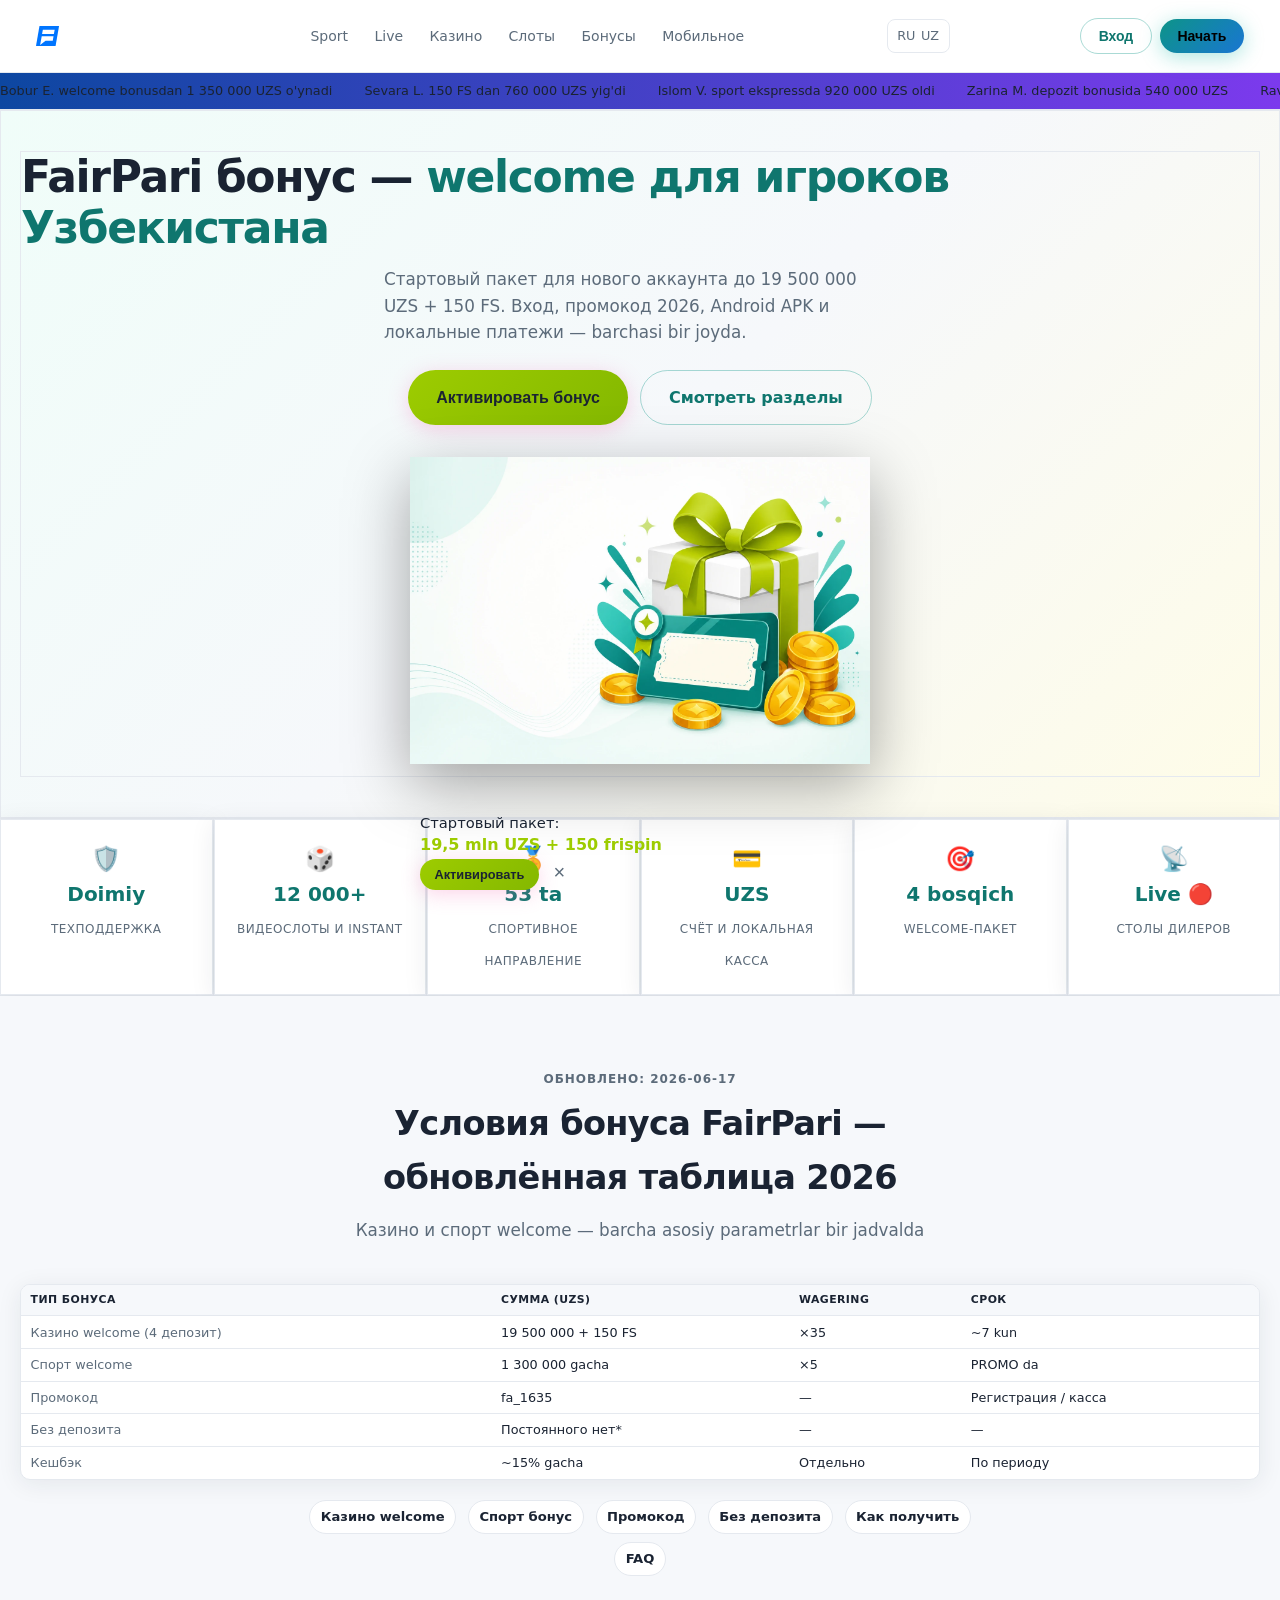
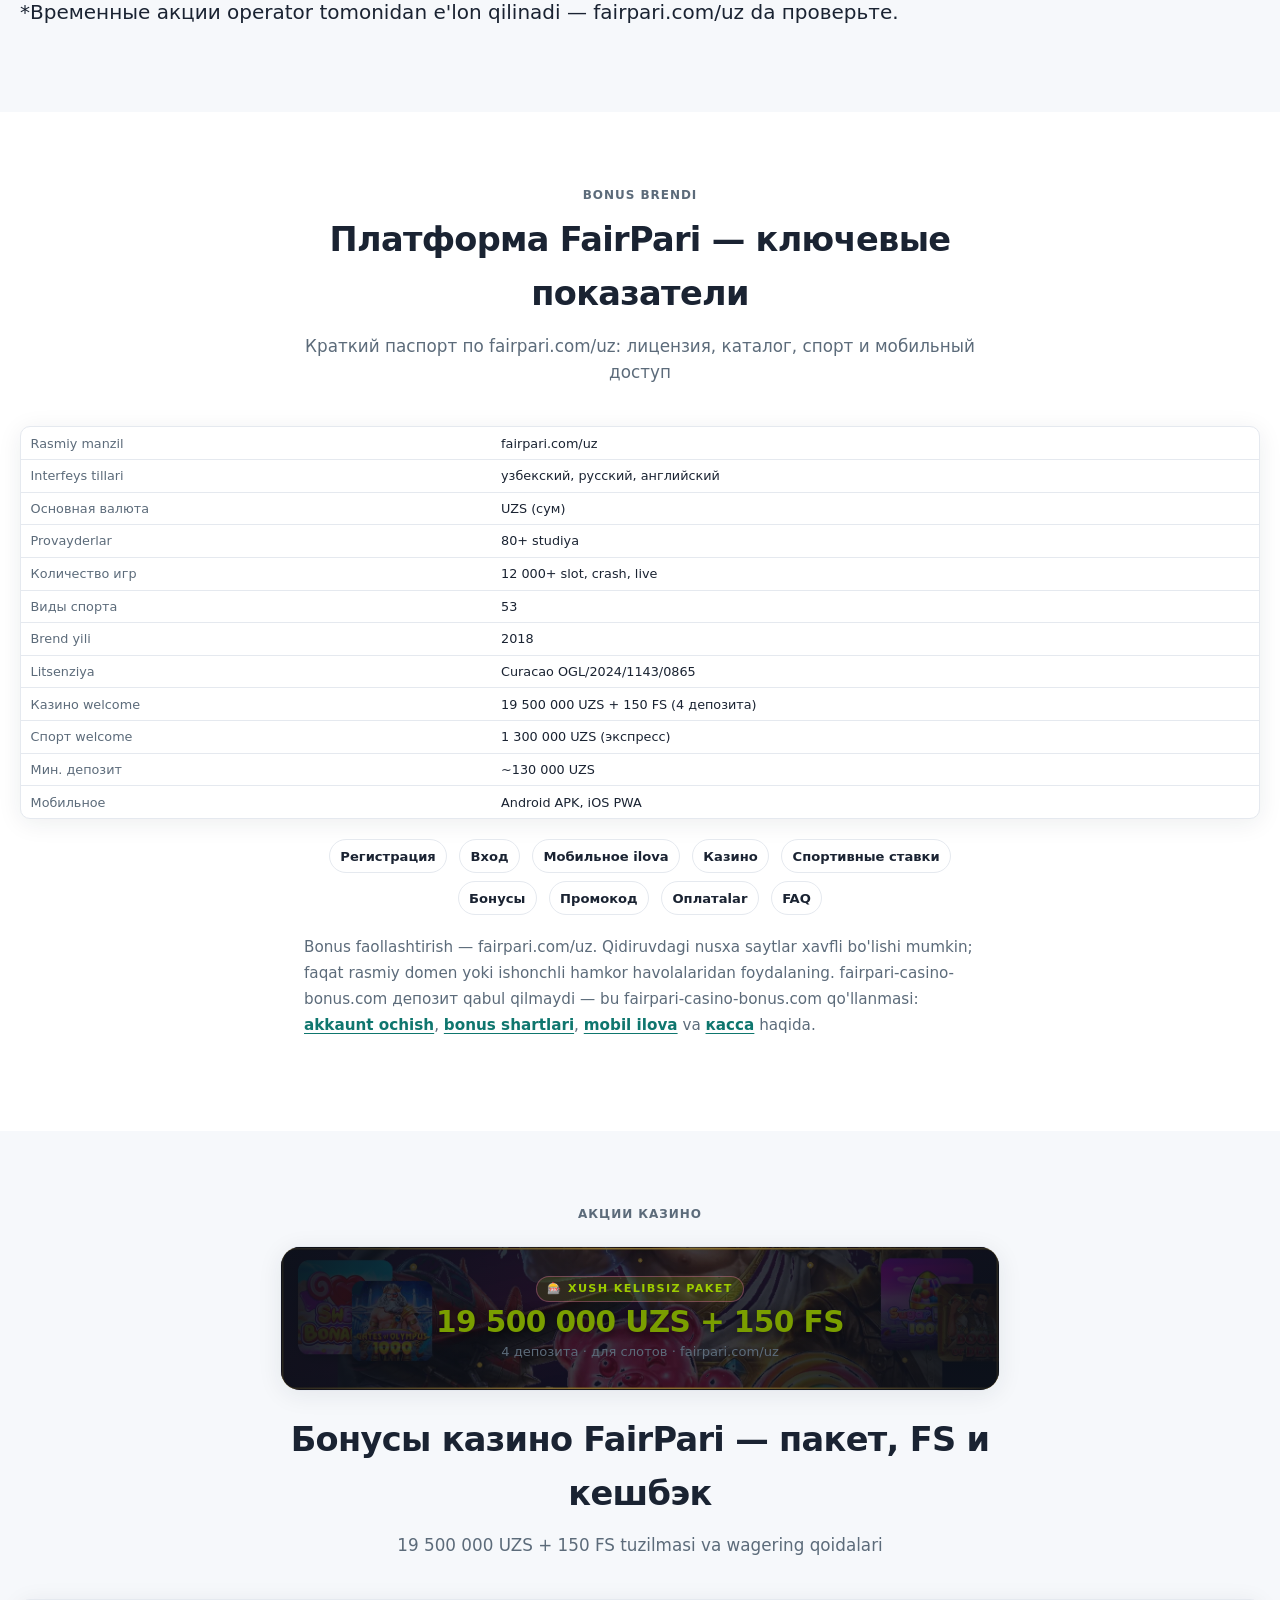
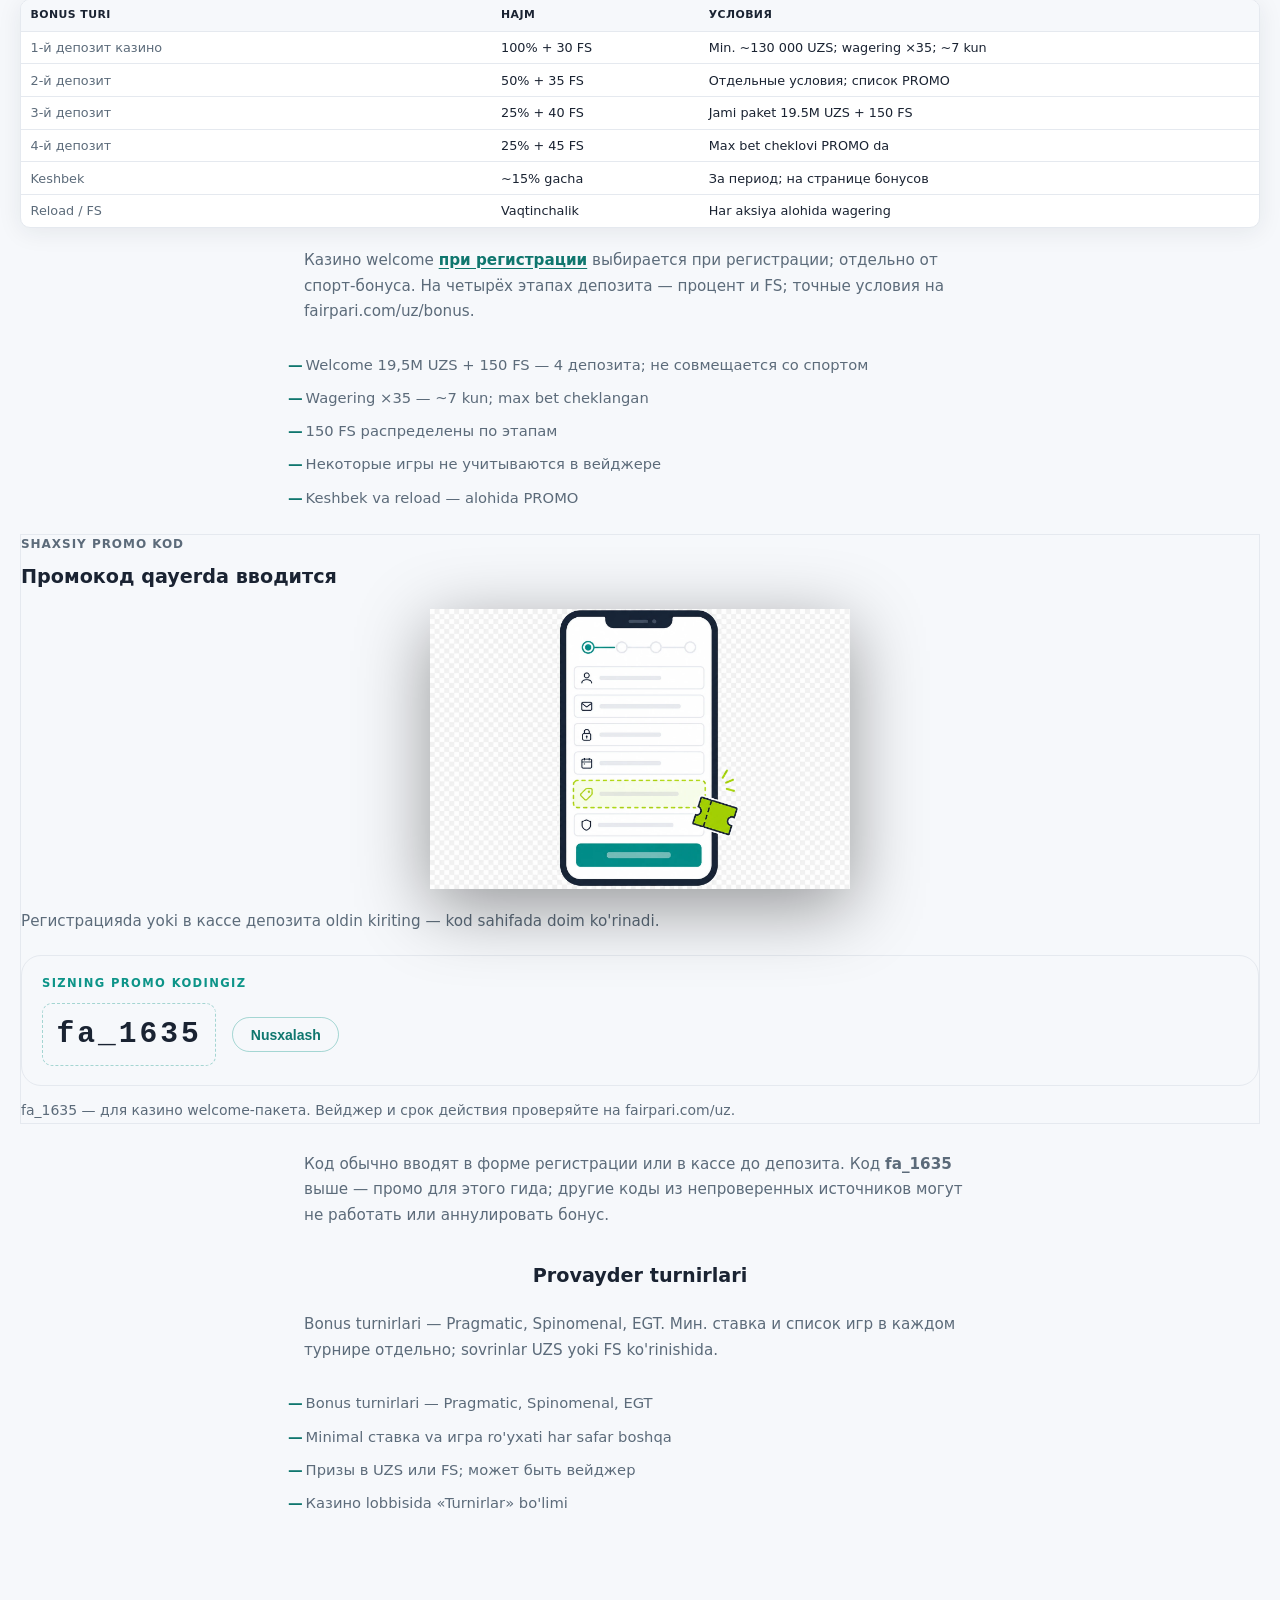
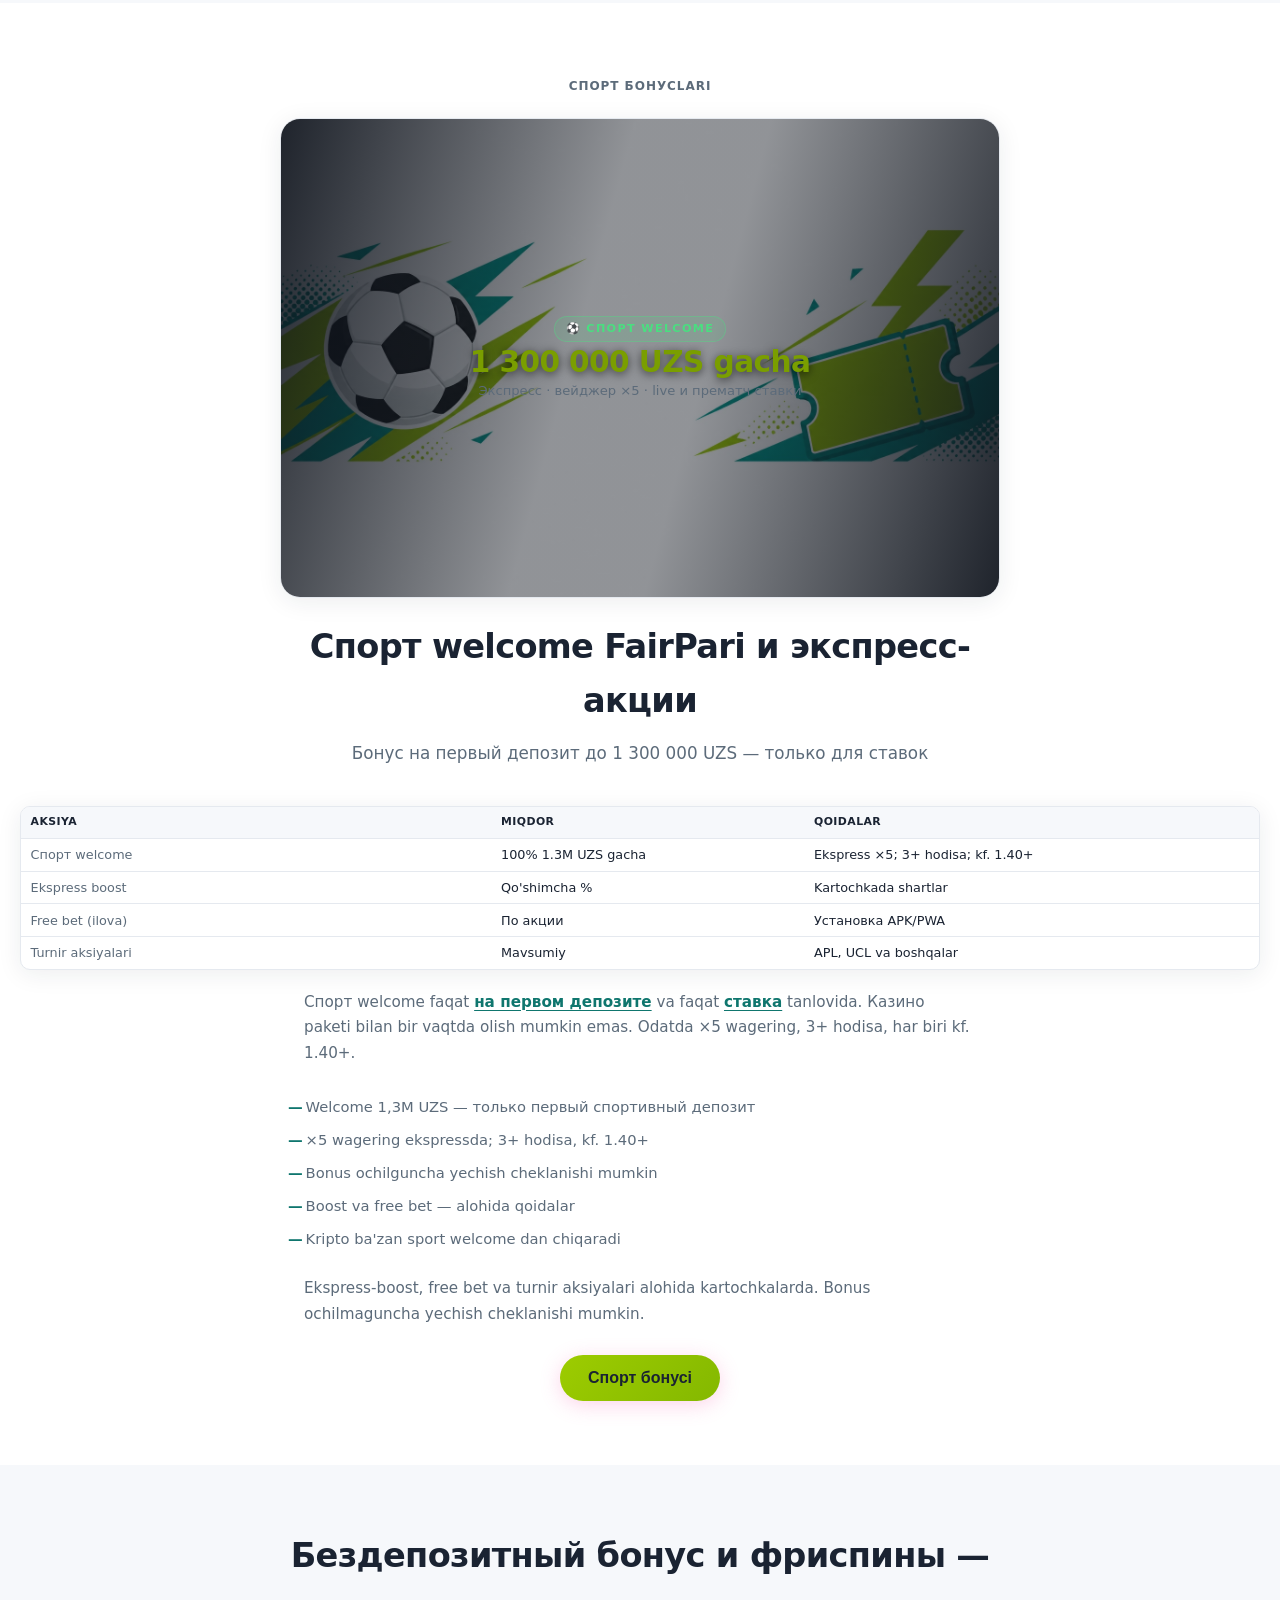
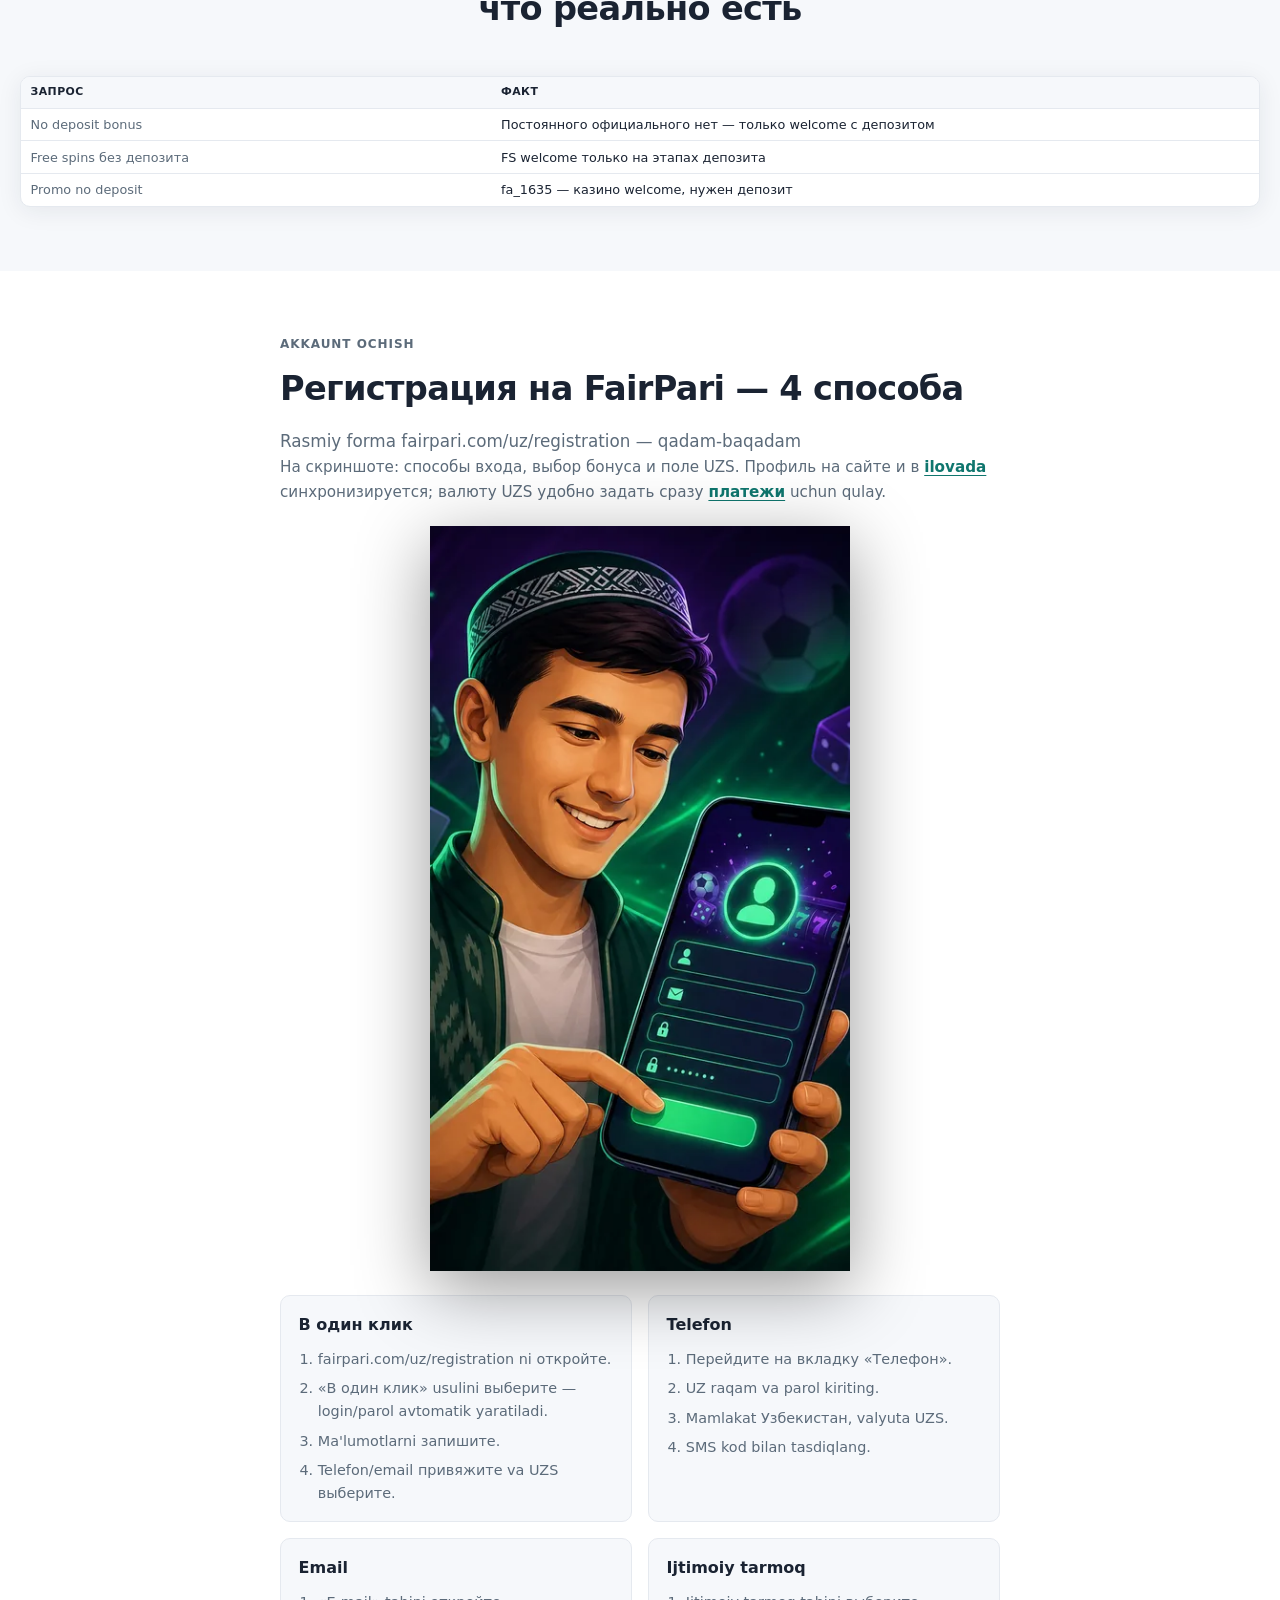
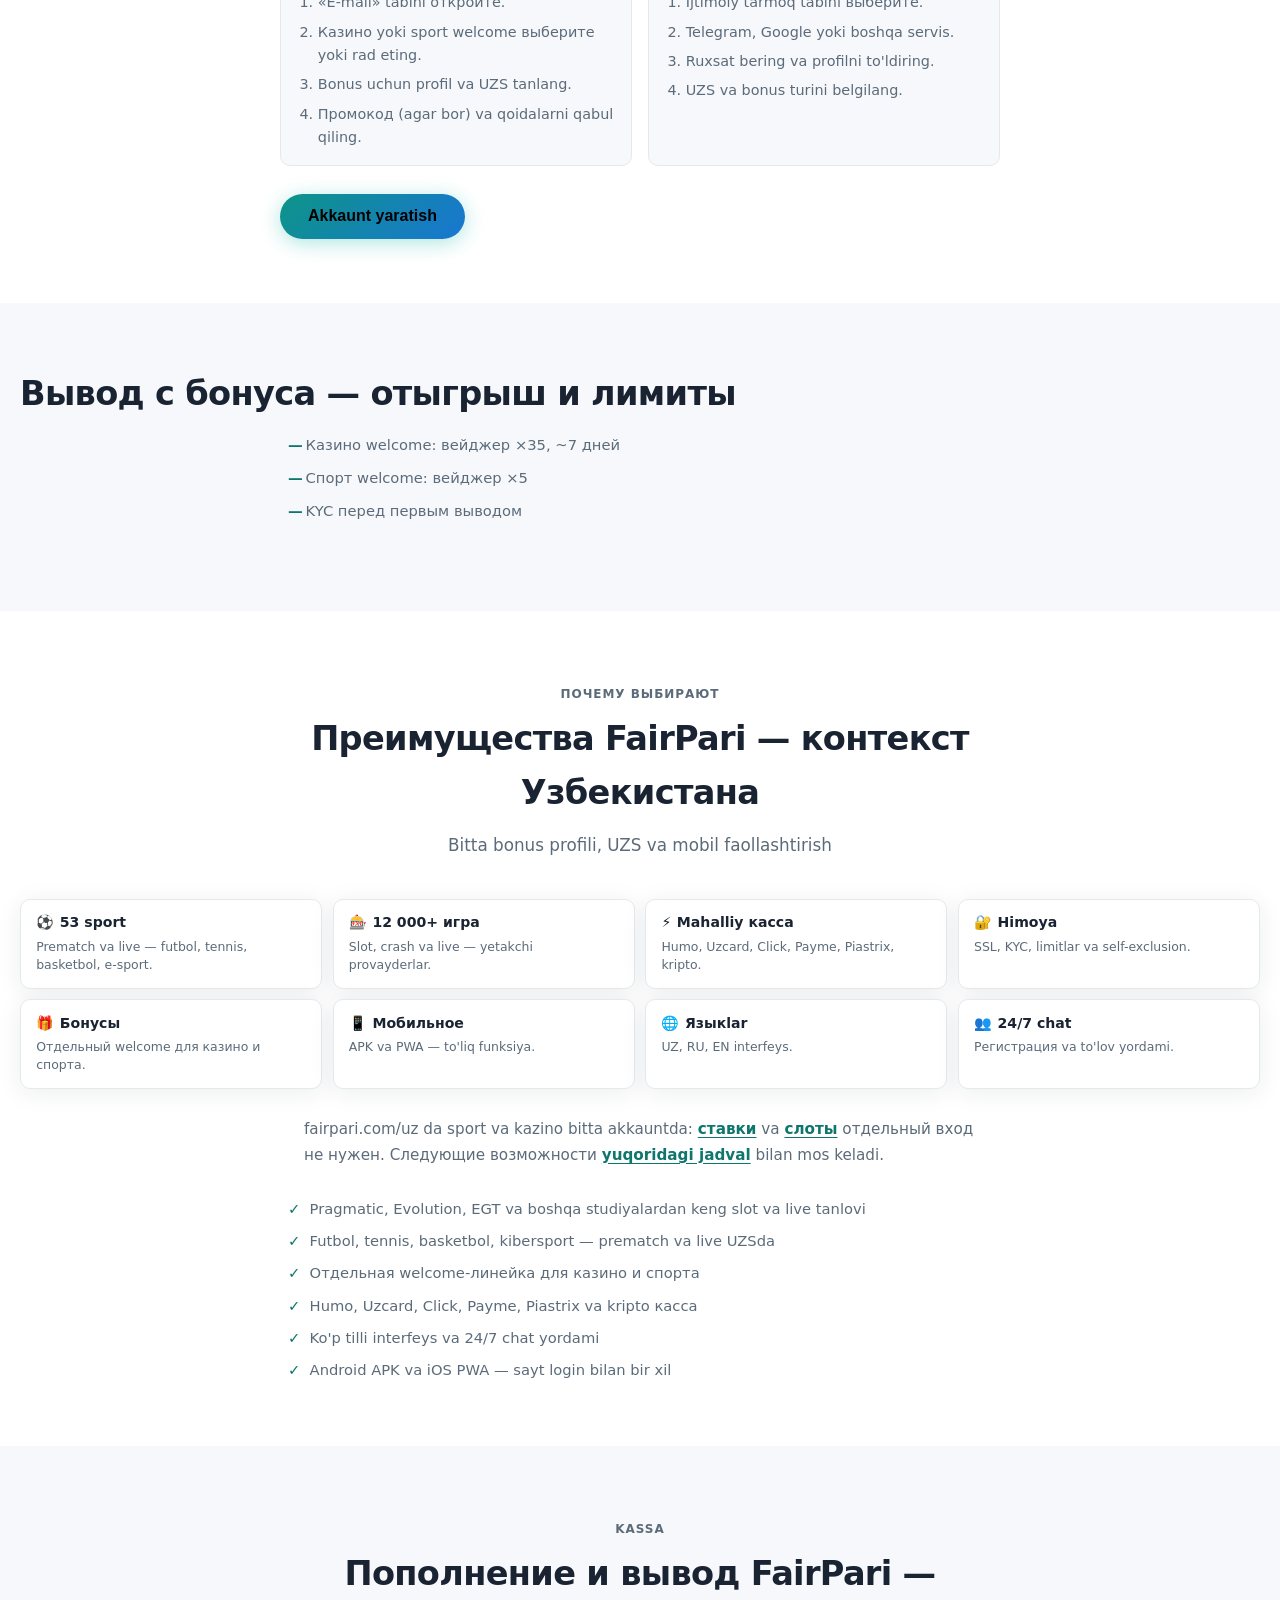
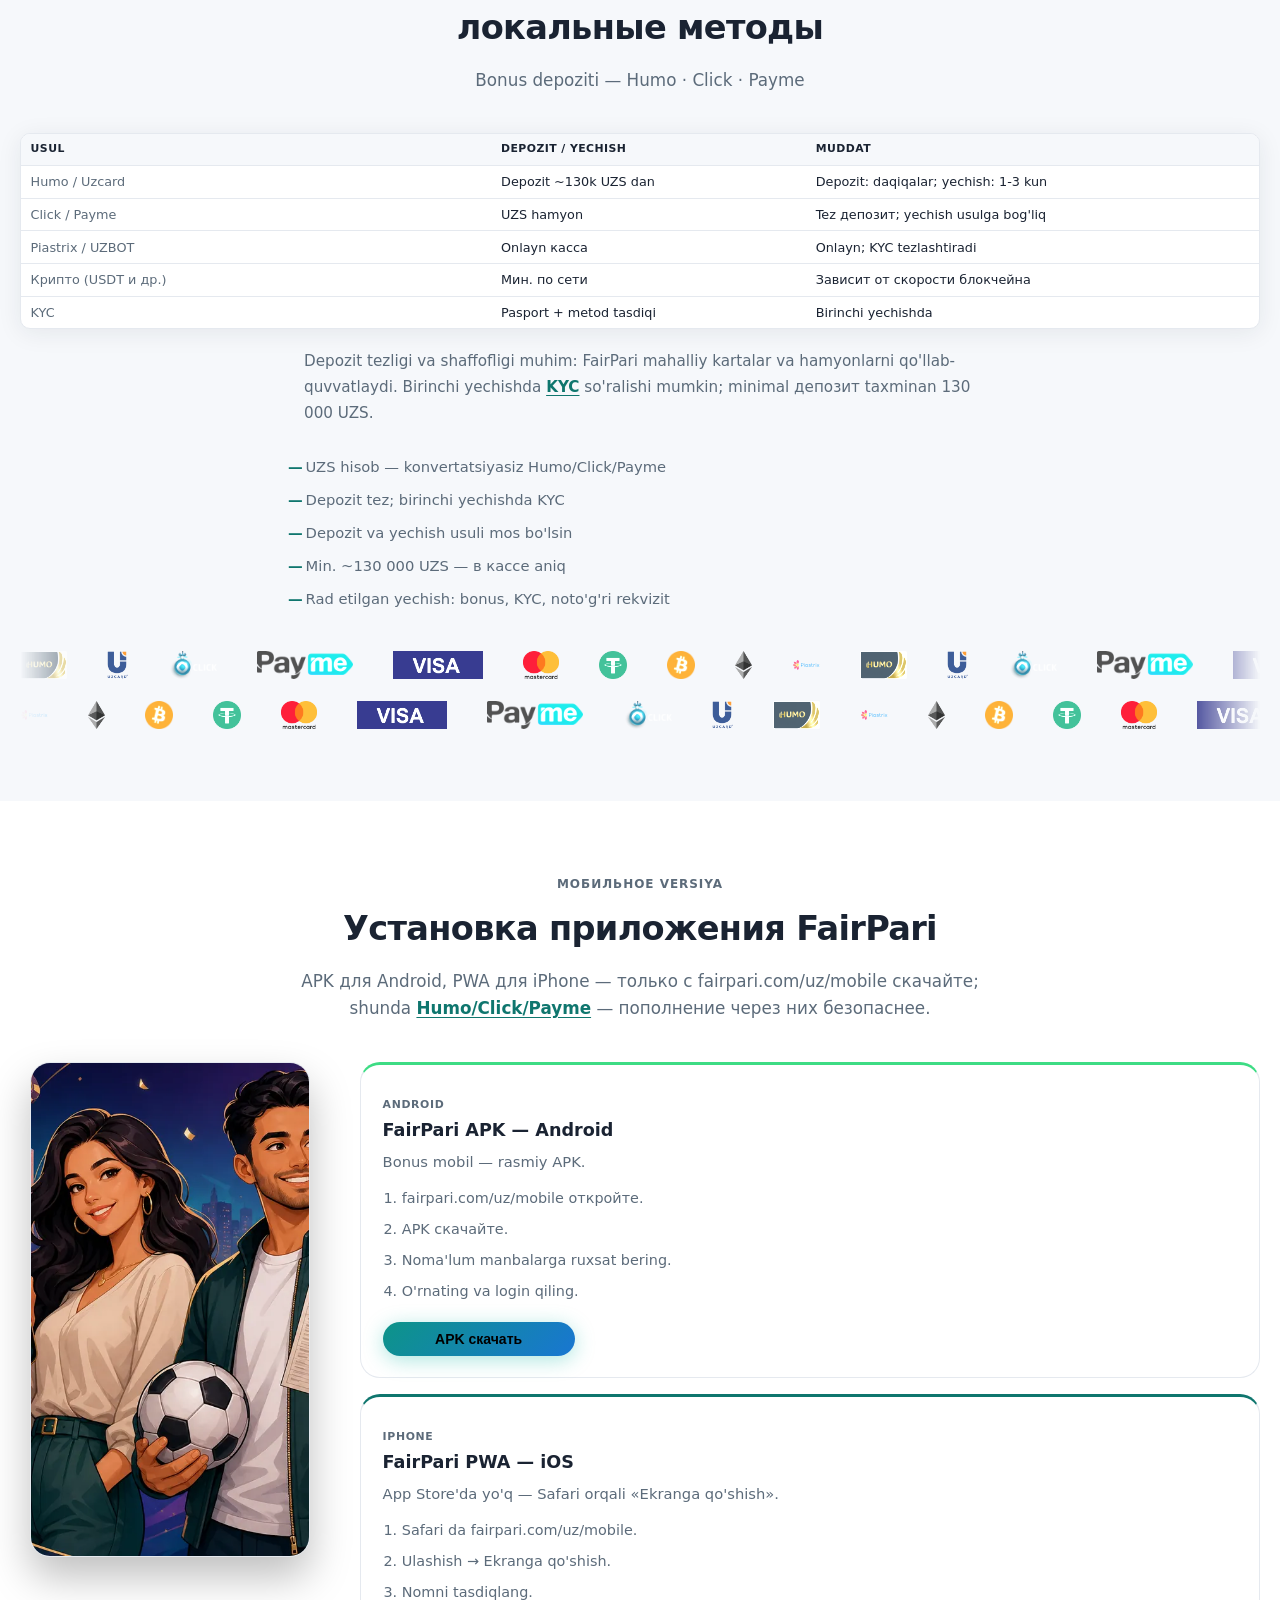
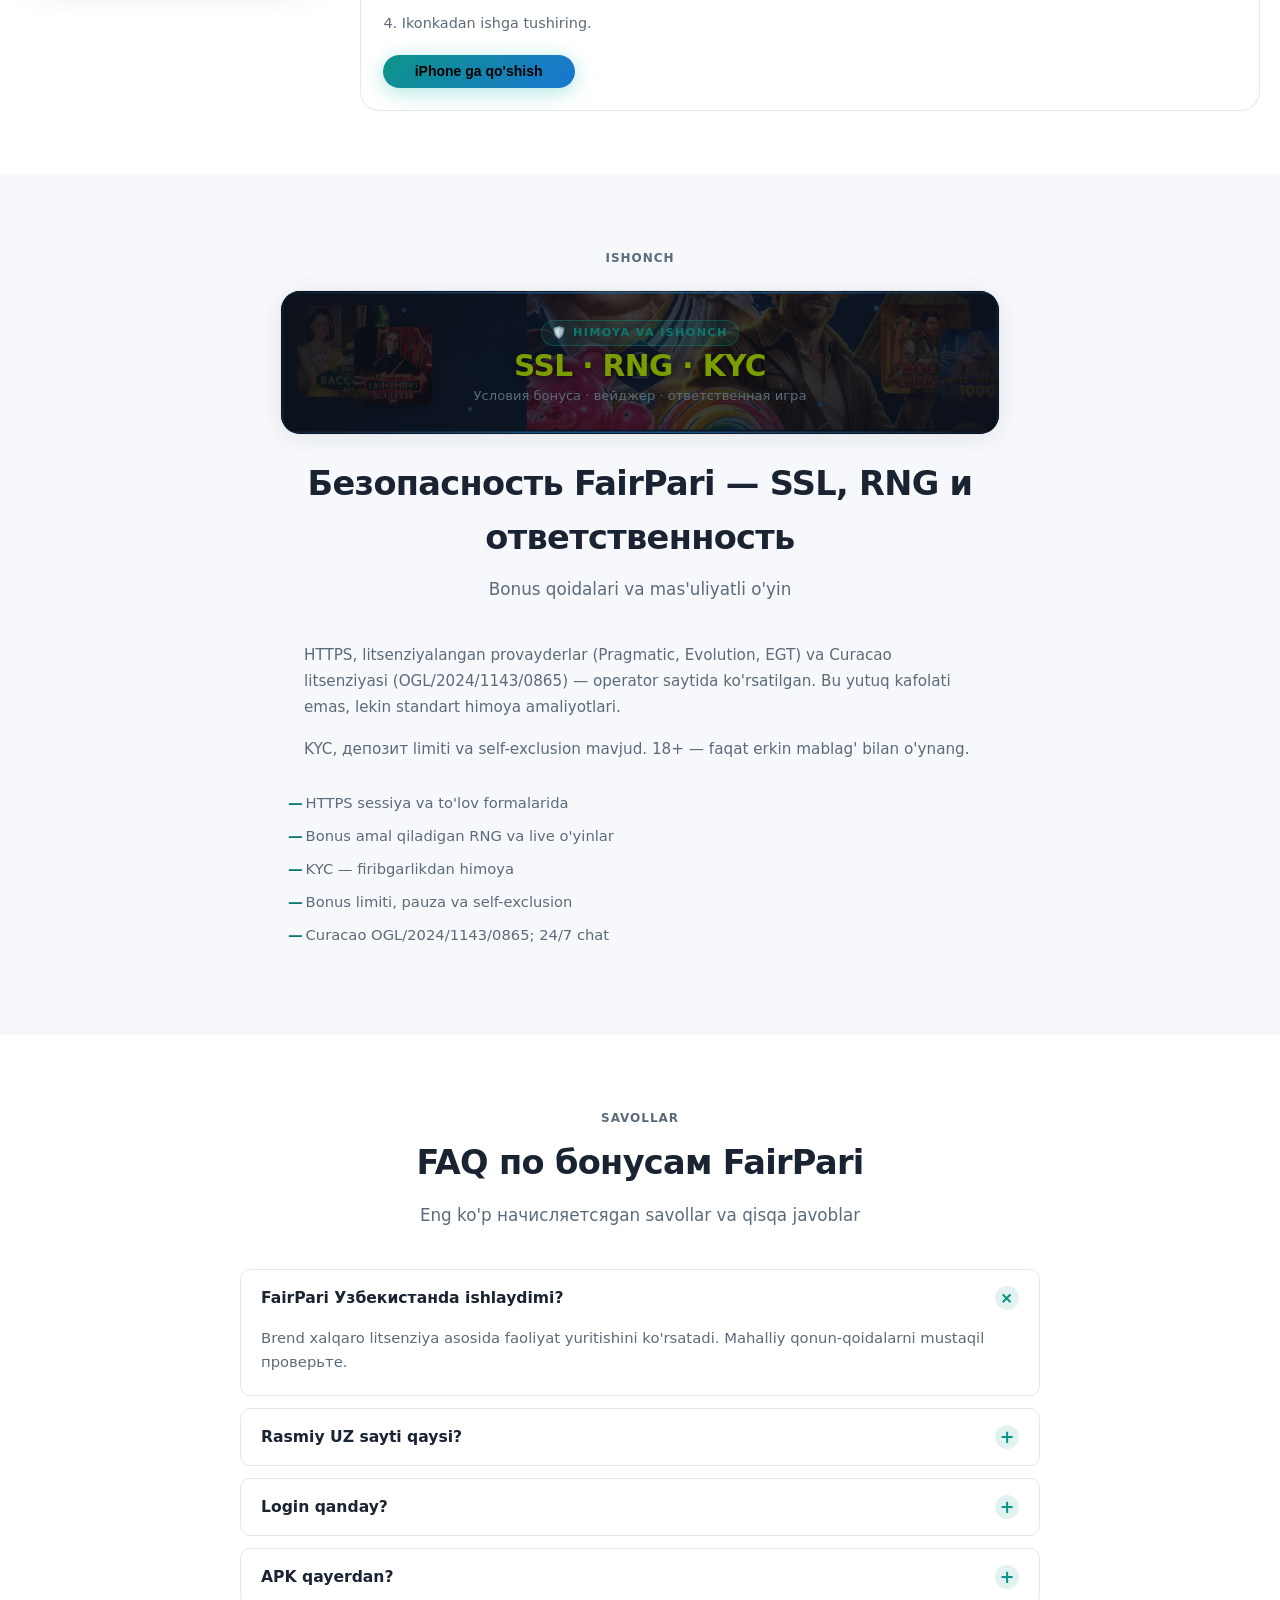
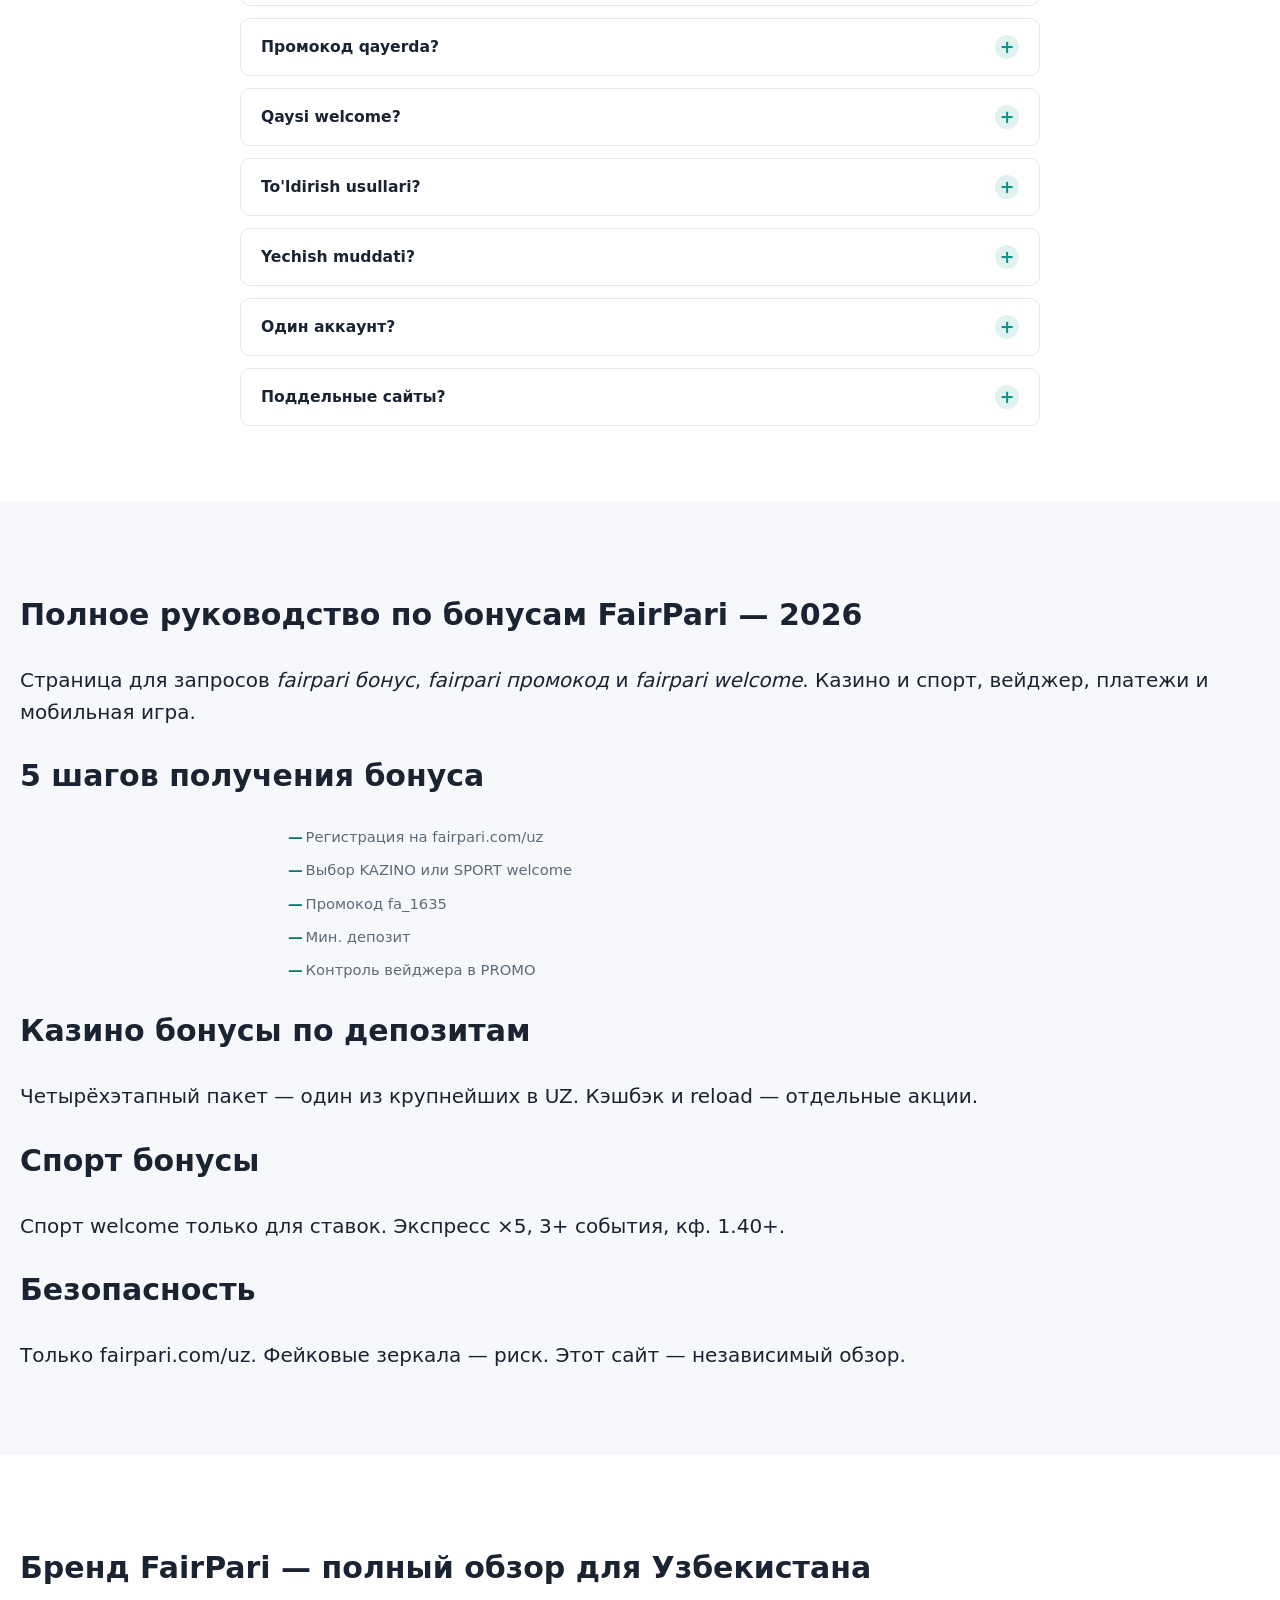
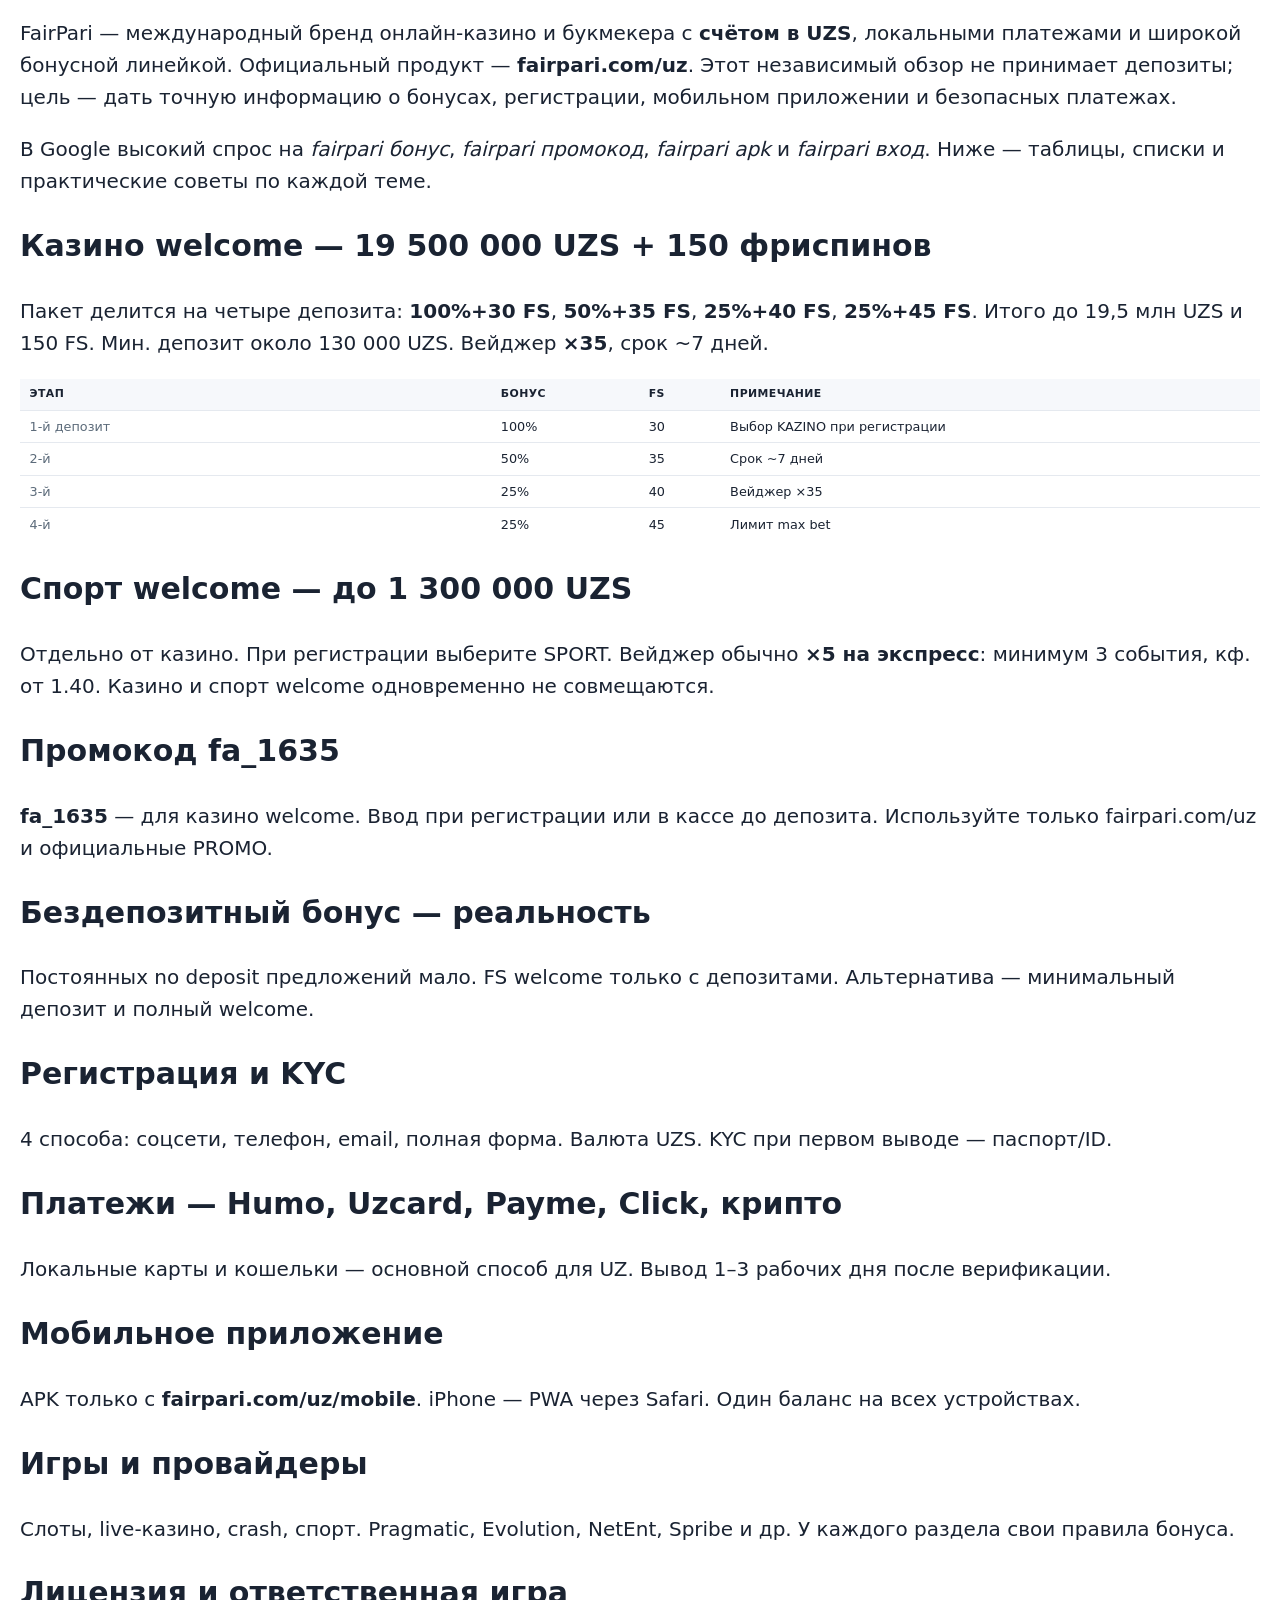
==== ru/index.html @ 71c96260 "Apply quality audit fixes: robots, sitemap, i18n, CTA, alts, links." ====
<!DOCTYPE html>
<html lang="ru-UZ" data-site="bonus-light" data-build="v2">
  <head>
    <meta charset="utf-8" />
    <meta name="viewport" content="width=device-width, initial-scale=1" />
    <meta name="robots" content="index, follow, max-image-preview:large, max-snippet:-1, max-video-preview:-1" />
    <meta name="theme-color" content="#ffffff" />
    <title>FairPari бонус — приветственный пакет казино и спорт</title>
    <meta name="description" content="Бонусы FairPari в Узбекистане: welcome 19,5 млн UZS + 150 FS, промокод fa_1635, вейджер и APK. Независимый гид, Humo/Click, 18+." data-slot="meta.description" />
    <link rel="icon" href="../assets/favicon.svg" type="image/svg+xml" />
    <link rel="icon" href="../assets/favicon.ico" sizes="any" />
    <link rel="icon" href="../assets/favicon-32x32.png" type="image/png" sizes="32x32" />
    <link rel="icon" href="../assets/favicon-16x16.png" type="image/png" sizes="16x16" />
    <link rel="apple-touch-icon" href="../assets/apple-touch-icon.png" sizes="180x180" />
    <link rel="stylesheet" href="../css/style.css?v=20260610" />
    <link rel="stylesheet" href="../css/fairpari-light-theme.css?v=20260617" />
    <link rel="canonical" href="https://fairpari-casino-bonus.com/ru/" data-slot="meta.canonical" />



    <link rel="alternate" hreflang="uz-UZ" href="https://fairpari-casino-bonus.com/" />
    <link rel="alternate" hreflang="ru-UZ" href="https://fairpari-casino-bonus.com/ru/" />
    <link rel="alternate" hreflang="x-default" href="https://fairpari-casino-bonus.com/" />
<meta name="keywords" content="fairpari, fair pari, fairpari uz, fairpari login, fairpari промокод, fairpari apk, fairpari бонус 2026, букмекер узбекистан, онлайн казино uz, ставки на спорт, fairpari-casino-bonus.com, регистрация fairpari" />
    <meta property="og:type" content="website" />
    <meta property="og:site_name" content="FairPari" />
    <meta property="og:title" content="FairPari бонус — казино и спорт welcome" />
    <meta property="og:description" content="Подробный гид по бонусам FairPari на fairpari-casino-bonus.com: регистрация, пакет 19 500 000 UZS + 150 FS, промокод fa_1635, APK, Humo/Click/Payme. Независимый обзор, 18+." />
    <meta property="og:url" content="https://fairpari-casino-bonus.com/ru/" />
    <meta property="og:image" content="https://fairpari-casino-bonus.com/assets/hero-bonus-light.webp" />
    <meta property="og:locale" content="ru_UZ" />
    <meta name="twitter:card" content="summary_large_image" />
    <meta name="twitter:title" content="FairPari бонус — казино и спорт welcome" />
    <meta property="twitter:description" content="Подробный гид по бонусам FairPari на fairpari-casino-bonus.com: регистрация, пакет 19 500 000 UZS + 150 FS, промокод fa_1635, APK, Humo/Click/Payme. Независимый обзор, 18+." />
    <meta name="twitter:image" content="https://fairpari-casino-bonus.com/assets/hero-bonus-light.webp" />



<script type="application/ld+json">{
  "@context": "https://schema.org",
  "@graph": [
    {
      "@type": "WebSite",
      "@id": "https://fairpari-casino-bonus.com/#website",
      "url": "https://fairpari-casino-bonus.com/ru/",
      "name": "FairPari",
      "alternateName": [
        "FairPari",
        "fairpari",
        "fair pari",
        "Fair Pari",
        "fairpari casino",
        "fairpari uz",
        "pari fair",
        "Fairpari"
      ],
      "inLanguage": "ru-UZ",
      "publisher": {
        "@id": "https://fairpari-casino-bonus.com/#organization"
      }
    },
    {
      "@type": "Organization",
      "@id": "https://fairpari-casino-bonus.com/#organization",
      "name": "FairPari",
      "alternateName": [
        "FairPari",
        "fairpari",
        "fair pari",
        "Fair Pari",
        "fairpari casino",
        "fairpari uz",
        "pari fair",
        "Fairpari"
      ],
      "url": "https://fairpari-casino-bonus.com/ru/",
      "description": "Узбекистан для игроков FairPari независимый информационный сайт. Не официальный сайт оператора.",
      "areaServed": {
        "@type": "Country",
        "name": "Uzbekistan"
      },
      "knowsAbout": [
        "online casino",
        "sports betting",
        "fairpari login",
        "fairpari promo code 2026",
        "fairpari apk",
        "responsible gambling"
      ],
      "logo": {
        "@type": "ImageObject",
        "url": "https://fairpari-casino-bonus.com/assets/logo-fairpari.svg",
        "width": 741,
        "height": 110
      }
    },
    {
      "@type": "BreadcrumbList",
      "@id": "https://fairpari-casino-bonus.com/#breadcrumb",
      "itemListElement": [
        {
          "@type": "ListItem",
          "position": 1,
          "name": "Главная",
          "item": "https://fairpari-casino-bonus.com/ru/"
        }
      ]
    },
    {
      "@type": [
        "WebPage",
        "Article"
      ],
      "@id": "https://fairpari-casino-bonus.com/#webpage",
      "url": "https://fairpari-casino-bonus.com/ru/",
      "name": "FairPari UZ qo'llanmasi — kazino, sport tikish va bonuslar 2026",
      "headline": "FairPari UZ qo'llanmasi — kazino, sport tikish va bonuslar 2026",
      "description": "fairpari-casino-bonus.com da FairPari haqida batafsil yo'riqnoma: akkaunt ochish, 19 500 000 UZS + 150 FS paketi, promo kod, APK, Humo/Click/Payme. Mustaqil ma'lumot, 18+.",
      "keywords": "fairpari, fair pari, fairpari uz, fairpari login, fairpari promo kod, fairpari apk, fairpari bonus 2026, bukmeker o'zbekiston, onlayn kazino uz, sport ставка, fairpari-casino-bonus.com, регистрация fairpari",
      "isPartOf": {
        "@id": "https://fairpari-casino-bonus.com/#website"
      },
      "about": {
        "@id": "https://fairpari-casino-bonus.com/#organization"
      },
      "inLanguage": "ru-UZ",
      "dateModified": "2026-06-10",
      "datePublished": "2026-02-15",
      "breadcrumb": {
        "@id": "https://fairpari-casino-bonus.com/#breadcrumb"
      },
      "author": {
        "@id": "https://fairpari-casino-bonus.com/#organization"
      },
      "publisher": {
        "@id": "https://fairpari-casino-bonus.com/#organization"
      },
      "speakable": {
        "@type": "SpeakableSpecification",
        "cssSelector": [
          ".hero__title",
          ".section__title",
          "#faq"
        ]
      },
      "primaryImageOfPage": {
        "@type": "ImageObject",
        "url": "https://fairpari-casino-bonus.com/assets/hero-bonus-light.webp"
      },
      "image": "https://fairpari-casino-bonus.com/assets/hero-bonus-light.webp"
    },
    {
      "@type": "ItemList",
      "@id": "https://fairpari-casino-bonus.com/#sections",
      "name": "FairPari review sections",
      "itemListElement": [
        {
          "@type": "ListItem",
          "position": 1,
          "name": "Казино",
          "url": "https://fairpari-casino-bonus.com/#casino"
        },
        {
          "@type": "ListItem",
          "position": 2,
          "name": "Бонусы",
          "url": "https://fairpari-casino-bonus.com/#bonuses"
        },
        {
          "@type": "ListItem",
          "position": 3,
          "name": "Sport",
          "url": "https://fairpari-casino-bonus.com/#sports"
        },
        {
          "@type": "ListItem",
          "position": 4,
          "name": "Мобильное ilova",
          "url": "https://fairpari-casino-bonus.com/#app"
        },
        {
          "@type": "ListItem",
          "position": 5,
          "name": "FAQ",
          "url": "https://fairpari-casino-bonus.com/#faq"
        }
      ]
    },
    {
      "@type": "SoftwareApplication",
      "@id": "https://fairpari-casino-bonus.com/#android-apk",
      "name": "FairPari Android APK",
      "operatingSystem": "Android",
      "applicationCategory": "GameApplication",
      "downloadUrl": "https://fairpari.com/uz/mobile",
      "offers": {
        "@type": "Offer",
        "price": "0",
        "priceCurrency": "UZS"
      }
    },
    {
      "@type": "FAQPage",
      "@id": "https://fairpari-casino-bonus.com/#faq",
      "mainEntity": [
        {
          "@type": "Question",
          "name": "FairPari Узбекистанda ishlaydimi?",
          "acceptedAnswer": {
            "@type": "Answer",
            "text": "Brend xalqaro litsenziya asosida faoliyat yuritishini ko'rsatadi. Mahalliy qonun-qoidalarni mustaqil проверьте."
          }
        },
        {
          "@type": "Question",
          "name": "Rasmiy UZ sayti qaysi?",
          "acceptedAnswer": {
            "@type": "Answer",
            "text": "Обычно fairpari.com/uz. Остерегайтесь зеркал."
          }
        },
        {
          "@type": "Question",
          "name": "Login qanday?",
          "acceptedAnswer": {
            "@type": "Answer",
            "text": "fairpari.com/uz da Вход — email/telefon yoki ijtimoiy tarmoq. APK/PWA da bir xil."
          }
        },
        {
          "@type": "Question",
          "name": "APK qayerdan?",
          "acceptedAnswer": {
            "@type": "Answer",
            "text": "fairpari.com/uz/mobile — boshqa manbalardan yuklamang."
          }
        },
        {
          "@type": "Question",
          "name": "Промокод qayerda?",
          "acceptedAnswer": {
            "@type": "Answer",
            "text": "При регистрации или в кассе. Shaxsiy promo kod: fa_1635."
          }
        },
        {
          "@type": "Question",
          "name": "Qaysi welcome?",
          "acceptedAnswer": {
            "@type": "Answer",
            "text": "Казино 19.5M+150 FS yoki sport 1.3M — bir vaqtda bittasi."
          }
        },
        {
          "@type": "Question",
          "name": "To'ldirish usullari?",
          "acceptedAnswer": {
            "@type": "Answer",
            "text": "Humo, Uzcard, Click, Payme, Piastrix, kripto."
          }
        },
        {
          "@type": "Question",
          "name": "Yechish muddati?",
          "acceptedAnswer": {
            "@type": "Answer",
            "text": "Birinchi marta KYC; keyin 1-3 ish kuni odatiy."
          }
        },
        {
          "@type": "Question",
          "name": "Один аккаунт?",
          "acceptedAnswer": {
            "@type": "Answer",
            "text": "Да — сайт и мобильное приложение с одним балансом."
          }
        },
        {
          "@type": "Question",
          "name": "Поддельные сайты?",
          "acceptedAnswer": {
            "@type": "Answer",
            "text": "Только fairpari.com/uz; вход без пароля и странная касса — тревожный сигнал."
          }
        }
      ]
    }
  ]
}</script>
  </head>
  <body class="site-fairpari-light">
    <a class="skip-link" href="#main">Перейти к основному содержанию</a>

    <!-- 1. HEADER — Six6s -->
    <header class="site-header">
      <div class="site-header__inner">
        <a class="brand" href="#main" data-slot="header.brand_url">
          <img class="brand__logo-img" src="../assets/logo-fairpari.svg" alt="FairPari brendi — O&#x27;zbekiston uchun kazino va bukmeker logotipi" data-slot="header.logo_alt" width="132" height="20" loading="eager" />
          <span class="brand__name visually-hidden" data-slot="header.brand_name">FairPari UZ</span>
        </a>

        <nav class="nav-desktop" aria-label="Основное меню">
          <a href="#sports" data-slot="nav.1">Sport</a>
          <a href="#exchange" data-slot="nav.2">Live</a>
          <a href="#casino" data-slot="nav.3">Казино</a>
          <a href="#slots" data-slot="nav.4">Слоты</a>
          <a href="#bonuses" data-slot="nav.5">Бонусы</a>
          <a href="#app" data-slot="nav.6">Мобильное</a>
        </nav>

        <div class="lang-switch" aria-label="Язык"><a class="lang-switch__link" href="./" hreflang="ru-UZ">RU</a> <a class="lang-switch__link" href="../" hreflang="uz-UZ">UZ</a></div>
        <div class="header-actions">
          <button type="button" class="btn btn--ghost js-go-partner" data-slot="cta.login">Вход</button>
          <button type="button" class="btn btn--primary js-go-partner" data-slot="cta.register_header">Начать</button>
          <button type="button" class="nav-toggle" aria-expanded="false" aria-controls="nav-mobile" aria-label="Меню">
            <span></span><span></span><span></span>
          </button>
        </div>
      </div>

      <nav id="nav-mobile" class="nav-mobile" aria-label="Мобильное меню">
        <a href="#sports" data-slot="nav.1">Sport</a>
        <a href="#exchange" data-slot="nav.2">Live</a>
        <a href="#casino" data-slot="nav.3">Казино</a>
        <a href="#slots" data-slot="nav.4">Слоты</a>
        <a href="#bonuses" data-slot="nav.5">Бонусы</a>
        <a href="#app" data-slot="nav.6">Мобильное</a>
        <button type="button" class="btn btn--ghost js-go-partner" data-slot="cta.login">Вход</button>
        <button type="button" class="btn btn--primary js-go-partner" data-slot="cta.register_header">Начать</button>
      </nav>
    </header>

    <!-- Live wins ticker — R777 -->
    <div class="live-wins" aria-hidden="true"><div class="live-wins__track"><span class="live-wins__item">Bobur E. welcome bonusdan 1 350 000 UZS o'ynadi</span><span class="live-wins__item">Sevara L. 150 FS dan 760 000 UZS yig'di</span><span class="live-wins__item">Islom V. sport ekspressda 920 000 UZS oldi</span><span class="live-wins__item">Zarina M. depozit bonusida 540 000 UZS</span><span class="live-wins__item">Ravshan G. promo kod bilan 1 880 000 UZS</span><span class="live-wins__item">Bobur E. welcome bonusdan 1 350 000 UZS o'ynadi</span><span class="live-wins__item">Sevara L. 150 FS dan 760 000 UZS yig'di</span><span class="live-wins__item">Islom V. sport ekspressda 920 000 UZS oldi</span><span class="live-wins__item">Zarina M. depozit bonusida 540 000 UZS</span><span class="live-wins__item">Ravshan G. promo kod bilan 1 880 000 UZS</span></div></div>

    <main id="main"><section class="hero" aria-label="Главная">
        <article class="hero__banner" data-slot="hero.banner">
          <div class="container hero__slide-inner hero__slide-inner--split">
            <div class="hero__copy">
              <h1 class="hero__title">FairPari бонус — <em>welcome для игроков Узбекистана</em></h1>
              <p class="hero__subtitle" data-slot="hero.subtitle">Стартовый пакет для нового аккаунта до 19 500 000 UZS + 150 FS. Вход, промокод 2026, Android APK и локальные платежи — barchasi bir joyda.</p>
              <div class="hero__actions">
                <button type="button" class="btn btn--gold btn--lg js-go-partner" data-slot="hero.cta_primary">Активировать бонус</button>
                <a class="btn btn--ghost btn--lg" href="#about" data-slot="hero.cta_secondary">Смотреть разделы</a>
              </div>
            </div>
            <figure class="hero__art" data-slot="hero.image"><img src="../assets/hero-bonus-light.webp" alt="FairPari UZ sharhi — sport liniyasi, kazino lobbisi va UZS bonuslari" loading="eager" fetchpriority="high" /></figure>
          </div>
        </article>

        <div class="stats-bar stats-bar--cards">
          <div class="stat-item">
            <span class="stat-item__icon" data-slot="stats.1.icon">🛡️</span>
            <span class="stat-item__value" data-slot="stats.1.value">Doimiy</span>
            <span class="stat-item__label" data-slot="stats.1.label">техподдержка</span>
          </div>
          <div class="stat-item">
            <span class="stat-item__icon" data-slot="stats.2.icon">🎲</span>
            <span class="stat-item__value" data-slot="stats.2.value">12 000+</span>
            <span class="stat-item__label" data-slot="stats.2.label">видеослоты и instant</span>
          </div>
          <div class="stat-item">
            <span class="stat-item__icon" data-slot="stats.3.icon">🏅</span>
            <span class="stat-item__value" data-slot="stats.3.value">53 ta</span>
            <span class="stat-item__label" data-slot="stats.3.label">спортивное направление</span>
          </div>
          <div class="stat-item">
            <span class="stat-item__icon" data-slot="stats.4.icon">💳</span>
            <span class="stat-item__value" data-slot="stats.4.value">UZS</span>
            <span class="stat-item__label" data-slot="stats.4.label">счёт и локальная касса</span>
          </div>
          <div class="stat-item">
            <span class="stat-item__icon" data-slot="stats.5.icon">🎯</span>
            <span class="stat-item__value" data-slot="stats.5.value">4 bosqich</span>
            <span class="stat-item__label" data-slot="stats.5.label">welcome-пакет</span>
          </div>
          <div class="stat-item">
            <span class="stat-item__icon" data-slot="stats.6.icon">📡</span>
            <span class="stat-item__value" data-slot="stats.6.value">Live 🔴</span>
            <span class="stat-item__label" data-slot="stats.6.label">столы дилеров</span>
          </div>
        </div>
      </section>
<section class="section" id="bonus-summary">
  <div class="container">
    <header class="section__header">
      <span class="section__eyebrow">Обновлено: 2026-06-17</span>
      <h2 class="section__title">Условия бонуса FairPari — обновлённая таблица 2026</h2>
      <p class="section__subtitle">Казино и спорт welcome — barcha asosiy parametrlar bir jadvalda</p>
    </header>
    <div class="data-table-wrap">
      <table class="data-table data-table--compact">
        <thead><tr><th>Тип бонуса</th><th>Сумма (UZS)</th><th>Wagering</th><th>Срок</th></tr></thead>
        <tbody>
          <tr><td>Казино welcome (4 депозит)</td><td>19 500 000 + 150 FS</td><td>×35</td><td>~7 kun</td></tr>
          <tr><td>Спорт welcome</td><td>1 300 000 gacha</td><td>×5</td><td>PROMO da</td></tr>
          <tr><td>Промокод</td><td>fa_1635</td><td>—</td><td>Регистрация / касса</td></tr>
          <tr><td>Без депозита</td><td>Постоянного нет*</td><td>—</td><td>—</td></tr>
          <tr><td>Кешбэк</td><td>~15% gacha</td><td>Отдельно</td><td>По периоду</td></tr>
        </tbody>
      </table>
    </div>
    <nav class="on-page-nav" aria-label="Sahifa bo'limlari">
      <a href="#bonuses">Казино welcome</a>
      <a href="#betting-bonuses">Спорт бонус</a>
      <a href="#promo-code">Промокод</a>
      <a href="#no-deposit">Без депозита</a>
      <a href="#registration">Как получить</a>
      <a href="#faq">FAQ</a>
    </nav>
    <p class="table-note">*Временные акции operator tomonidan e'lon qilinadi — fairpari.com/uz da проверьте.</p>
  </div>
</section>
<section class="section" id="about">
        <div class="container">
          <header class="section__header">
            <span class="section__eyebrow" data-slot="block2.eyebrow">Bonus brendi</span>
            <h2 class="section__title" data-slot="block2.title">Платформа FairPari — ключевые показатели</h2>
            <p class="section__subtitle" data-slot="block2.subtitle">Краткий паспорт по fairpari.com/uz: лицензия, каталог, спорт и мобильный доступ</p>
          </header>
          <div class="data-table-wrap">
            <table class="data-table data-table--compact" data-slot="block2.table">
              <tbody data-build="block2">
<tr><td>Rasmiy manzil</td><td>fairpari.com/uz</td></tr>
<tr><td>Interfeys tillari</td><td>узбекский, русский, английский</td></tr>
<tr><td>Основная валюта</td><td>UZS (сум)</td></tr>
<tr><td>Provayderlar</td><td>80+ studiya</td></tr>
<tr><td>Количество игр</td><td>12 000+ slot, crash, live</td></tr>
<tr><td>Виды спорта</td><td>53</td></tr>
<tr><td>Brend yili</td><td>2018</td></tr>
<tr><td>Litsenziya</td><td>Curacao OGL/2024/1143/0865</td></tr>
<tr><td>Казино welcome</td><td>19 500 000 UZS + 150 FS (4 депозита)</td></tr>
<tr><td>Спорт welcome</td><td>1 300 000 UZS (экспресс)</td></tr>
<tr><td>Мин. депозит</td><td>~130 000 UZS</td></tr>
<tr><td>Мобильное</td><td>Android APK, iOS PWA</td></tr>
</tbody>
            </table>
          </div>
          <nav class="on-page-nav" aria-label="Sahifa bo'limlari">
            <a href="#registration">Регистрация</a>
            <a href="#login">Вход</a>
            <a href="#app">Мобильное ilova</a>
            <a href="#casino">Казино</a>
            <a href="#sports">Спортивные ставки</a>
            <a href="#bonuses">Бонусы</a>
            <a href="#promo-code">Промокод</a>
            <a href="#payments">Оплатаlar</a>
            <a href="#faq">FAQ</a>
          </nav>
          <div class="section__intro">
            <p data-slot="block2.mirror_text">Bonus faollashtirish — fairpari.com/uz. Qidiruvdagi nusxa saytlar xavfli bo'lishi mumkin; faqat rasmiy domen yoki ishonchli hamkor havolalaridan foydalaning. fairpari-casino-bonus.com депозит qabul qilmaydi — bu fairpari-casino-bonus.com qo'llanmasi: <a class="text-link" href="#registration">akkaunt ochish</a>, <a class="text-link" href="#bonuses">bonus shartlari</a>, <a class="text-link" href="#app">mobil ilova</a> va <a class="text-link" href="#payments">касса</a> haqida.</p>
          </div>
        </div>
      </section><section class="section section--alt" id="bonuses">
        <div class="container">
          <header class="section__header">
            <span class="section__eyebrow" data-slot="block9.eyebrow">Акции казино</span>
            <figure class="section-banner section-banner--casino">
              <img class="section-banner__bg" src="../assets/banners/casino-bonus.webp" alt="FairPari kazino bonuslari banneri: xush kelibsiz paket 19 500 000 UZS va 150 frispin" width="760" height="152" loading="lazy" decoding="async" />
              <figcaption class="section-banner__caption">
                <span class="section-banner__tag">🎰 Xush kelibsiz paket</span>
                <strong class="section-banner__title">19 500 000 UZS + 150 FS</strong>
                <span class="section-banner__sub">4 депозита · для слотов · fairpari.com/uz</span>
              </figcaption>
            </figure>
            <h2 class="section__title" data-slot="block9.title">Бонусы казино FairPari — пакет, FS и кешбэк</h2>
            <p class="section__subtitle" data-slot="block9.subtitle">19 500 000 UZS + 150 FS tuzilmasi va wagering qoidalari</p>
          </header>
          <div class="data-table-wrap">
            <table class="data-table data-table--compact" data-slot="block9.table">
              <thead>
                <tr>
                  <th data-slot="block9.th1">Bonus turi</th>
                  <th data-slot="block9.th2">Hajm</th>
                  <th data-slot="block9.th3">Условия</th>
                </tr>
              </thead>
              <tbody data-build="block9">
<tr><td>1-й депозит казино</td><td>100% + 30 FS</td><td>Min. ~130 000 UZS; wagering ×35; ~7 kun</td></tr>
<tr><td>2-й депозит</td><td>50% + 35 FS</td><td>Отдельные условия; список PROMO</td></tr>
<tr><td>3-й депозит</td><td>25% + 40 FS</td><td>Jami paket 19.5M UZS + 150 FS</td></tr>
<tr><td>4-й депозит</td><td>25% + 45 FS</td><td>Max bet cheklovi PROMO da</td></tr>
<tr><td>Keshbek</td><td>~15% gacha</td><td>За период; на странице бонусов</td></tr>
<tr><td>Reload / FS</td><td>Vaqtinchalik</td><td>Har aksiya alohida wagering</td></tr>
</tbody>
            </table>
          </div>
          <div class="section__intro">
            <p data-slot="block9.text">Казино welcome <a class="text-link" href="#registration">при регистрации</a> выбирается при регистрации; отдельно от спорт-бонуса. На четырёх этапах депозита — процент и FS; точные условия на fairpari.com/uz/bonus.</p>
          </div>
          <ul class="section-list" data-build="block9-list">
<li>Welcome 19,5M UZS + 150 FS — 4 депозита; не совмещается со спортом</li><li>Wagering ×35 — ~7 kun; max bet cheklangan</li><li>150 FS распределены по этапам</li><li>Некоторые игры не учитываются в вейджере</li><li>Keshbek va reload — alohida PROMO</li>
          </ul>
          <div class="content-block content-block--promo" id="promo-code">
            <span class="section__eyebrow">Shaxsiy promo kod</span>
            <h3 class="section__subheading section__subheading--in-block" data-slot="block9.promo_title">Промокод qayerda вводится</h3>
            <figure class="inline-screenshot inline-screenshot--cutout promo-block__visual">
              <img src="../assets/promo-code-illustration.webp" alt="FairPari регистрация formasi — promo kod maydoni va fa_1635 kiritish joyi" loading="lazy" width="440" height="780" />
            </figure>
            <p class="content-block__lead">Регистрацияda yoki в кассе депозита oldin kiriting — kod sahifada doim ko'rinadi.</p>
            <div class="promo-block__code-panel">
              <span class="promo-block__label">Sizning promo kodingiz</span>
              <div class="promo-block__row">
                <code class="promo-block__code" id="site-promo-code">fa_1635</code>
                <button type="button" class="btn btn--ghost promo-block__copy js-copy-promo" data-copy-target="site-promo-code">Nusxalash</button>
              </div>
            </div>
            <p class="promo-block__note">fa_1635 — для казино welcome-пакета. Вейджер и срок действия проверяйте на fairpari.com/uz.</p>
          </div>
          <div class="section__intro">
            <p data-slot="block9.promo_text">Код обычно вводят в форме регистрации или в кассе до депозита. Код <strong>fa_1635</strong> выше — промо для этого гида; другие коды из непроверенных источников могут не работать или аннулировать бонус.</p>
          </div>
          <h3 class="section__subheading" data-slot="block9.tournaments_title">Provayder turnirlari</h3>
          <div class="section__intro">
            <p data-slot="block9.tournaments_text">Bonus turnirlari — Pragmatic, Spinomenal, EGT. Мин. ставка и список игр в каждом турнире отдельно; sovrinlar UZS yoki FS ko'rinishida.</p>
          </div>
          <ul class="section-list" data-build="block9-tournaments-list">
<li>Bonus turnirlari — Pragmatic, Spinomenal, EGT</li><li>Minimal ставка va игра ro'yxati har safar boshqa</li><li>Призы в UZS или FS; может быть вейджер</li><li>Казино lobbisida «Turnirlar» bo'limi</li>
          </ul>
        </div>
      </section><section class="section" id="betting-bonuses">
        <div class="container">
          <header class="section__header">
            <span class="section__eyebrow" data-slot="block10.eyebrow">Спорт бонусlari</span>
            <figure class="section-banner section-banner--sports">
              <img class="section-banner__bg" src="../assets/banners/sports-bonus.webp" alt="FairPari sport bonuslari banneri: welcome 1 300 000 UZS va ekspress aksiyalar" width="760" height="152" loading="lazy" decoding="async" />
              <figcaption class="section-banner__caption">
                <span class="section-banner__tag">⚽ Спорт welcome</span>
                <strong class="section-banner__title">1 300 000 UZS gacha</strong>
                <span class="section-banner__sub">Экспресс · вейджер ×5 · live и прематч ставки</span>
              </figcaption>
            </figure>
            <h2 class="section__title" data-slot="block10.title">Спорт welcome FairPari и экспресс-акции</h2>
            <p class="section__subtitle" data-slot="block10.subtitle">Бонус на первый депозит до 1 300 000 UZS — только для ставок</p>
          </header>
          <div class="data-table-wrap">
            <table class="data-table data-table--compact" data-slot="block10.table">
              <thead>
                <tr>
                  <th data-slot="block10.th1">Aksiya</th>
                  <th data-slot="block10.th2">Miqdor</th>
                  <th data-slot="block10.th3">Qoidalar</th>
                </tr>
              </thead>
              <tbody data-build="block10">
<tr><td>Спорт welcome</td><td>100% 1.3M UZS gacha</td><td>Ekspress ×5; 3+ hodisa; kf. 1.40+</td></tr>
<tr><td>Ekspress boost</td><td>Qo'shimcha %</td><td>Kartochkada shartlar</td></tr>
<tr><td>Free bet (ilova)</td><td>По акции</td><td>Установка APK/PWA</td></tr>
<tr><td>Turnir aksiyalari</td><td>Mavsumiy</td><td>APL, UCL va boshqalar</td></tr>
</tbody>
            </table>
          </div>
          <div class="section__intro">
            <p data-slot="block10.text">Спорт welcome faqat <a class="text-link" href="#registration">на первом депозите</a> va faqat <a class="text-link" href="#sports">ставка</a> tanlovida. Казино paketi bilan bir vaqtda olish mumkin emas. Odatda ×5 wagering, 3+ hodisa, har biri kf. 1.40+.</p>
          </div>
          <ul class="section-list" data-build="block10-list">
<li>Welcome 1,3M UZS — только первый спортивный депозит</li><li>×5 wagering ekspressda; 3+ hodisa, kf. 1.40+</li><li>Bonus ochilguncha yechish cheklanishi mumkin</li><li>Boost va free bet — alohida qoidalar</li><li>Kripto ba'zan sport welcome dan chiqaradi</li>
          </ul>
          <div class="section__intro">
            <p data-slot="block10.text_2">Ekspress-boost, free bet va turnir aksiyalari alohida kartochkalarda. Bonus ochilmaguncha yechish cheklanishi mumkin.</p>
          </div>
          <p class="section__cta">
            <button type="button" class="btn btn--gold btn--lg js-go-partner" data-slot="block10.cta">Спорт бонусi</button>
          </p>
        </div>
      </section>
<section class="section section--alt" id="no-deposit">
  <div class="container">
    <header class="section__header">
      <h2 class="section__title">Бездепозитный бонус и фриспины — что реально есть</h2>
    </header>
    <div class="data-table-wrap">
      <table class="data-table data-table--compact">
        <thead><tr><th>Запрос</th><th>Факт</th></tr></thead>
        <tbody>
          <tr><td>No deposit bonus</td><td>Постоянного официального нет — только welcome с депозитом</td></tr>
          <tr><td>Free spins без депозита</td><td>FS welcome только на этапах депозита</td></tr>
          <tr><td>Promo no deposit</td><td>fa_1635 — казино welcome, нужен депозит</td></tr>
        </tbody>
      </table>
    </div>
  </div>
</section>
<section class="section section--alt" id="registration">
        <div class="container">
          <div class="content-block content-block--registration">
            <span class="section__eyebrow" data-slot="block5.eyebrow">Akkaunt ochish</span>
            <h2 class="section__title" data-slot="block5.title">Регистрация на FairPari — 4 способа</h2>
            <p class="section__subtitle" data-slot="block5.subtitle">Rasmiy forma fairpari.com/uz/registration — qadam-baqadam</p>
            <p class="content-block__lead" data-slot="block5.text">На скриншоте: способы входа, выбор бонуса и поле UZS. Профиль на сайте и в <a class="text-link" href="#app">ilovada</a> синхронизируется; валюту UZS удобно задать сразу <a class="text-link" href="#payments">платежи</a> uchun qulay.</p>
            <figure class="inline-screenshot inline-screenshot--cutout" data-slot="block5.screenshot"><img src="../assets/registration-illustration.webp" alt="FairPari ro&#x27;yxatdan o&#x27;tish formasi — email, telefon, ijtimoiy tarmoq va UZS tanlovi (fairpari-casino-bonus.com)" loading="lazy" width="440" height="956" /></figure>
            <div class="registration-methods" data-build="registration-methods">
<article class="reg-method" data-slot="reg.1">
              <h3 class="reg-method__title">В один клик</h3>
              <ol class="reg-method__steps"><li>fairpari.com/uz/registration ni откройте.</li><li>«В один клик» usulini выберите — login/parol avtomatik yaratiladi.</li><li>Ma'lumotlarni запишите.</li><li>Telefon/email привяжите va UZS выберите.</li></ol>
            </article>
<article class="reg-method" data-slot="reg.2">
              <h3 class="reg-method__title">Telefon</h3>
              <ol class="reg-method__steps"><li>Перейдите на вкладку «Телефон».</li><li>UZ raqam va parol kiriting.</li><li>Mamlakat Узбекистан, valyuta UZS.</li><li>SMS kod bilan tasdiqlang.</li></ol>
            </article>
<article class="reg-method" data-slot="reg.3">
              <h3 class="reg-method__title">Email</h3>
              <ol class="reg-method__steps"><li>«E-mail» tabini откройте.</li><li>Казино yoki sport welcome выберите yoki rad eting.</li><li>Bonus uchun profil va UZS tanlang.</li><li>Промокод (agar bor) va qoidalarni qabul qiling.</li></ol>
            </article>
<article class="reg-method" data-slot="reg.4">
              <h3 class="reg-method__title">Ijtimoiy tarmoq</h3>
              <ol class="reg-method__steps"><li>Ijtimoiy tarmoq tabini выберите.</li><li>Telegram, Google yoki boshqa servis.</li><li>Ruxsat bering va profilni to'ldiring.</li><li>UZS va bonus turini belgilang.</li></ol>
            </article>
            </div>
            <button type="button" class="btn btn--primary btn--lg js-go-partner" data-slot="block5.cta">Akkaunt yaratish</button>
          </div>
        </div>
      </section>
<section class="section" id="wagering">
  <div class="container">
    <h2 class="section__title">Вывод с бонуса — отыгрыш и лимиты</h2>
    <ul class="section-list">
      <li>Казино welcome: вейджер ×35, ~7 дней</li>
      <li>Спорт welcome: вейджер ×5</li>
      <li>KYC перед первым выводом</li>
    </ul>
  </div>
</section>
<section class="section" id="features">
        <div class="container">
          <header class="section__header">
            <span class="section__eyebrow" data-slot="block4.eyebrow">Почему выбирают</span>
            <h2 class="section__title" data-slot="block4.title">Преимущества FairPari — контекст Узбекистана</h2>
            <p class="section__subtitle" data-slot="block4.subtitle">Bitta bonus profili, UZS va mobil faollashtirish</p>
          </header>
          <div class="features-grid">
<article class="feature-card" data-slot="feature.1">
              <div class="feature-card__icon" data-slot="feature.1.icon">⚽</div>
              <h3 class="feature-card__title" data-slot="feature.1.title"><span class="feature-card__emoji" aria-hidden="true">⚽</span>53 sport</h3>
              <p class="feature-card__text" data-slot="feature.1.text">Prematch va live — futbol, tennis, basketbol, e-sport.</p>
            </article>
<article class="feature-card" data-slot="feature.2">
              <div class="feature-card__icon" data-slot="feature.2.icon">🎰</div>
              <h3 class="feature-card__title" data-slot="feature.2.title"><span class="feature-card__emoji" aria-hidden="true">🎰</span>12 000+ игра</h3>
              <p class="feature-card__text" data-slot="feature.2.text">Slot, crash va live — yetakchi provayderlar.</p>
            </article>
<article class="feature-card" data-slot="feature.3">
              <div class="feature-card__icon" data-slot="feature.3.icon">⚡</div>
              <h3 class="feature-card__title" data-slot="feature.3.title"><span class="feature-card__emoji" aria-hidden="true">⚡</span>Mahalliy касса</h3>
              <p class="feature-card__text" data-slot="feature.3.text">Humo, Uzcard, Click, Payme, Piastrix, kripto.</p>
            </article>
<article class="feature-card" data-slot="feature.4">
              <div class="feature-card__icon" data-slot="feature.4.icon">🔐</div>
              <h3 class="feature-card__title" data-slot="feature.4.title"><span class="feature-card__emoji" aria-hidden="true">🔐</span>Himoya</h3>
              <p class="feature-card__text" data-slot="feature.4.text">SSL, KYC, limitlar va self-exclusion.</p>
            </article>
<article class="feature-card" data-slot="feature.5">
              <div class="feature-card__icon" data-slot="feature.5.icon">🎁</div>
              <h3 class="feature-card__title" data-slot="feature.5.title"><span class="feature-card__emoji" aria-hidden="true">🎁</span>Бонусы</h3>
              <p class="feature-card__text" data-slot="feature.5.text">Отдельный welcome для казино и спорта.</p>
            </article>
<article class="feature-card" data-slot="feature.6">
              <div class="feature-card__icon" data-slot="feature.6.icon">📱</div>
              <h3 class="feature-card__title" data-slot="feature.6.title"><span class="feature-card__emoji" aria-hidden="true">📱</span>Мобильное</h3>
              <p class="feature-card__text" data-slot="feature.6.text">APK va PWA — to'liq funksiya.</p>
            </article>
<article class="feature-card" data-slot="feature.7">
              <div class="feature-card__icon" data-slot="feature.7.icon">🌐</div>
              <h3 class="feature-card__title" data-slot="feature.7.title"><span class="feature-card__emoji" aria-hidden="true">🌐</span>Языкlar</h3>
              <p class="feature-card__text" data-slot="feature.7.text">UZ, RU, EN interfeys.</p>
            </article>
<article class="feature-card" data-slot="feature.8">
              <div class="feature-card__icon" data-slot="feature.8.icon">👥</div>
              <h3 class="feature-card__title" data-slot="feature.8.title"><span class="feature-card__emoji" aria-hidden="true">👥</span>24/7 chat</h3>
              <p class="feature-card__text" data-slot="feature.8.text">Регистрация va to'lov yordami.</p>
            </article>
          </div>
          <div class="section__intro">
            <p data-slot="block4.text">fairpari.com/uz da sport va kazino bitta akkauntda: <a class="text-link" href="#sports">ставки</a> va <a class="text-link" href="#slots">слоты</a> отдельный вход не нужен. Следующие возможности <a class="text-link" href="#about">yuqoridagi jadval</a> bilan mos keladi.</p>
          </div>
          <ul class="features-list">
            <li data-slot="block4.list.1">Pragmatic, Evolution, EGT va boshqa studiyalardan keng slot va live tanlovi</li>
            <li data-slot="block4.list.2">Futbol, tennis, basketbol, kibersport — prematch va live UZSda</li>
            <li data-slot="block4.list.3">Отдельная welcome-линейка для казино и спорта</li>
            <li data-slot="block4.list.4">Humo, Uzcard, Click, Payme, Piastrix va kripto касса</li>
            <li data-slot="block4.list.5">Ko'p tilli interfeys va 24/7 chat yordami</li>
            <li data-slot="block4.list.6">Android APK va iOS PWA — sayt login bilan bir xil</li>
          </ul>
        </div>
      </section><section class="section section--alt" id="payments">
        <div class="container">
          <header class="section__header">
            <span class="section__eyebrow" data-slot="block11.eyebrow">Kassa</span>
            <h2 class="section__title" data-slot="block11.title">Пополнение и вывод FairPari — локальные методы</h2>
            <p class="section__subtitle" data-slot="block11.subtitle">Bonus depoziti — Humo · Click · Payme</p>
          </header>
          <div class="data-table-wrap">
            <table class="data-table data-table--compact" data-slot="block11.table">
              <thead>
                <tr>
                  <th data-slot="block11.th1">Usul</th>
                  <th data-slot="block11.th2">Depozit / yechish</th>
                  <th data-slot="block11.th3">Muddat</th>
                </tr>
              </thead>
              <tbody data-build="block11">
<tr><td>Humo / Uzcard</td><td>Depozit ~130k UZS dan</td><td>Depozit: daqiqalar; yechish: 1-3 kun</td></tr>
<tr><td>Click / Payme</td><td>UZS hamyon</td><td>Tez депозит; yechish usulga bog'liq</td></tr>
<tr><td>Piastrix / UZBOT</td><td>Onlayn касса</td><td>Onlayn; KYC tezlashtiradi</td></tr>
<tr><td>Крипто (USDT и др.)</td><td>Мин. по сети</td><td>Зависит от скорости блокчейна</td></tr>
<tr><td>KYC</td><td>Pasport + metod tasdiqi</td><td>Birinchi yechishda</td></tr>
</tbody>
            </table>
          </div>
          <div class="section__intro">
            <p data-slot="block11.text">Depozit tezligi va shaffofligi muhim: FairPari mahalliy kartalar va hamyonlarni qo'llab-quvvatlaydi. Birinchi yechishda <a class="text-link" href="#security">KYC</a> so'ralishi mumkin; minimal депозит taxminan 130 000 UZS.</p>
          </div>
          <ul class="section-list" data-build="block11-list">
<li>UZS hisob — konvertatsiyasiz Humo/Click/Payme</li><li>Depozit tez; birinchi yechishda KYC</li><li>Depozit va yechish usuli mos bo'lsin</li><li>Min. ~130 000 UZS — в кассе aniq</li><li>Rad etilgan yechish: bonus, KYC, noto'g'ri rekvizit</li>
          </ul>
          <div class="provider-marquee payment-marquee" data-build="payment-marquee" aria-label="Способы оплаты">
<div class="provider-marquee__row provider-marquee__row--left">
<span class="provider-marquee__item"><img src="../assets/logos/payments/humo.png" alt="Humo — FairPari UZ депозит va вывод" loading="lazy" /></span>
<span class="provider-marquee__item"><img src="../assets/logos/payments/uzcard.png" alt="Uzcard — FairPari to&#x27;ldirish kartalari" loading="lazy" /></span>
<span class="provider-marquee__item"><img src="../assets/logos/payments/click.png" alt="Click hamyon — FairPari UZ to&#x27;lovi" loading="lazy" /></span>
<span class="provider-marquee__item"><img src="../assets/logos/payments/payme.png" alt="Payme — O&#x27;zbekiston uchun FairPari касса" loading="lazy" /></span>
<span class="provider-marquee__item"><img src="../assets/logos/payments/visa.webp" alt="Visa — xalqaro kartalar FairPari" loading="lazy" /></span>
<span class="provider-marquee__item"><img src="../assets/logos/payments/mastercard.webp" alt="Mastercard — FairPari UZ депозитi" loading="lazy" /></span>
<span class="provider-marquee__item"><img src="../assets/logos/payments/usdt.webp" alt="USDT — FairPari kripto депозит" loading="lazy" /></span>
<span class="provider-marquee__item"><img src="../assets/logos/payments/bitcoin.webp" alt="Bitcoin — FairPari hisob to&#x27;ldirish" loading="lazy" /></span>
<span class="provider-marquee__item"><img src="../assets/logos/payments/ethereum.webp" alt="Ethereum — FairPari UZ kripto to&#x27;lov" loading="lazy" /></span>
<span class="provider-marquee__item"><img src="../assets/logos/payments/piastrix.svg" alt="Piastrix — FairPari elektron hamyon" loading="lazy" /></span>
<span class="provider-marquee__item"><img src="../assets/logos/payments/humo.png" alt="Humo — FairPari UZ депозит va вывод" loading="lazy" /></span>
<span class="provider-marquee__item"><img src="../assets/logos/payments/uzcard.png" alt="Uzcard — FairPari to&#x27;ldirish kartalari" loading="lazy" /></span>
<span class="provider-marquee__item"><img src="../assets/logos/payments/click.png" alt="Click hamyon — FairPari UZ to&#x27;lovi" loading="lazy" /></span>
<span class="provider-marquee__item"><img src="../assets/logos/payments/payme.png" alt="Payme — O&#x27;zbekiston uchun FairPari касса" loading="lazy" /></span>
<span class="provider-marquee__item"><img src="../assets/logos/payments/visa.webp" alt="Visa — xalqaro kartalar FairPari" loading="lazy" /></span>
<span class="provider-marquee__item"><img src="../assets/logos/payments/mastercard.webp" alt="Mastercard — FairPari UZ депозитi" loading="lazy" /></span>
<span class="provider-marquee__item"><img src="../assets/logos/payments/usdt.webp" alt="USDT — FairPari kripto депозит" loading="lazy" /></span>
<span class="provider-marquee__item"><img src="../assets/logos/payments/bitcoin.webp" alt="Bitcoin — FairPari hisob to&#x27;ldirish" loading="lazy" /></span>
<span class="provider-marquee__item"><img src="../assets/logos/payments/ethereum.webp" alt="Ethereum — FairPari UZ kripto to&#x27;lov" loading="lazy" /></span>
<span class="provider-marquee__item"><img src="../assets/logos/payments/piastrix.svg" alt="Piastrix — FairPari elektron hamyon" loading="lazy" /></span>
</div>
<div class="provider-marquee__row provider-marquee__row--right">
<span class="provider-marquee__item"><img src="../assets/logos/payments/piastrix.svg" alt="Piastrix — FairPari elektron hamyon" loading="lazy" /></span>
<span class="provider-marquee__item"><img src="../assets/logos/payments/ethereum.webp" alt="Ethereum — FairPari UZ kripto to&#x27;lov" loading="lazy" /></span>
<span class="provider-marquee__item"><img src="../assets/logos/payments/bitcoin.webp" alt="Bitcoin — FairPari hisob to&#x27;ldirish" loading="lazy" /></span>
<span class="provider-marquee__item"><img src="../assets/logos/payments/usdt.webp" alt="USDT — FairPari kripto депозит" loading="lazy" /></span>
<span class="provider-marquee__item"><img src="../assets/logos/payments/mastercard.webp" alt="Mastercard — FairPari UZ депозитi" loading="lazy" /></span>
<span class="provider-marquee__item"><img src="../assets/logos/payments/visa.webp" alt="Visa — xalqaro kartalar FairPari" loading="lazy" /></span>
<span class="provider-marquee__item"><img src="../assets/logos/payments/payme.png" alt="Payme — O&#x27;zbekiston uchun FairPari касса" loading="lazy" /></span>
<span class="provider-marquee__item"><img src="../assets/logos/payments/click.png" alt="Click hamyon — FairPari UZ to&#x27;lovi" loading="lazy" /></span>
<span class="provider-marquee__item"><img src="../assets/logos/payments/uzcard.png" alt="Uzcard — FairPari to&#x27;ldirish kartalari" loading="lazy" /></span>
<span class="provider-marquee__item"><img src="../assets/logos/payments/humo.png" alt="Humo — FairPari UZ депозит va вывод" loading="lazy" /></span>
<span class="provider-marquee__item"><img src="../assets/logos/payments/piastrix.svg" alt="Piastrix — FairPari elektron hamyon" loading="lazy" /></span>
<span class="provider-marquee__item"><img src="../assets/logos/payments/ethereum.webp" alt="Ethereum — FairPari UZ kripto to&#x27;lov" loading="lazy" /></span>
<span class="provider-marquee__item"><img src="../assets/logos/payments/bitcoin.webp" alt="Bitcoin — FairPari hisob to&#x27;ldirish" loading="lazy" /></span>
<span class="provider-marquee__item"><img src="../assets/logos/payments/usdt.webp" alt="USDT — FairPari kripto депозит" loading="lazy" /></span>
<span class="provider-marquee__item"><img src="../assets/logos/payments/mastercard.webp" alt="Mastercard — FairPari UZ депозитi" loading="lazy" /></span>
<span class="provider-marquee__item"><img src="../assets/logos/payments/visa.webp" alt="Visa — xalqaro kartalar FairPari" loading="lazy" /></span>
<span class="provider-marquee__item"><img src="../assets/logos/payments/payme.png" alt="Payme — O&#x27;zbekiston uchun FairPari касса" loading="lazy" /></span>
<span class="provider-marquee__item"><img src="../assets/logos/payments/click.png" alt="Click hamyon — FairPari UZ to&#x27;lovi" loading="lazy" /></span>
<span class="provider-marquee__item"><img src="../assets/logos/payments/uzcard.png" alt="Uzcard — FairPari to&#x27;ldirish kartalari" loading="lazy" /></span>
<span class="provider-marquee__item"><img src="../assets/logos/payments/humo.png" alt="Humo — FairPari UZ депозит va вывод" loading="lazy" /></span>
</div>
          </div>
        </div>
      </section><section class="section section--alt" id="app">
        <div class="container">
          <header class="section__header">
            <span class="section__eyebrow" data-slot="block6.eyebrow">Мобильное versiya</span>
            <h2 class="section__title" data-slot="block6.title">Установка приложения FairPari</h2>
            <p class="section__subtitle" data-slot="block6.subtitle">APK для Android, PWA для iPhone — только с fairpari.com/uz/mobile скачайте; shunda <a class="text-link" href="#payments">Humo/Click/Payme</a> — пополнение через них безопаснее.</p>
          </header>
          <div class="app-download">
            <figure class="app-download__shot" data-slot="block6.screenshot"><img src="../assets/app-install-illustration.webp" alt="FairPari mobil ilova — Android APK скачать va iPhone PWA o&#x27;rnatish" loading="lazy" width="440" height="956" /></figure>
            <div class="app-download__platforms" data-build="app-platforms">
<article class="app-platform app-platform--android" data-slot="app.1">
              <span class="app-platform__badge">Android</span>
              <h3 class="app-platform__title">FairPari APK — Android</h3>
              <p class="app-platform__intro">Bonus mobil — rasmiy APK.</p>
              <ol class="app-platform__steps"><li>fairpari.com/uz/mobile откройте.</li><li>APK скачайте.</li><li>Noma'lum manbalarga ruxsat bering.</li><li>O'rnating va login qiling.</li></ol>
              <button type="button" class="btn btn--primary app-platform__cta js-go-partner" data-slot="block6.cta_android">APK скачать</button>
            </article>
<article class="app-platform app-platform--ios" data-slot="app.2">
              <span class="app-platform__badge">iPhone</span>
              <h3 class="app-platform__title">FairPari PWA — iOS</h3>
              <p class="app-platform__intro">App Store'da yo'q — Safari orqali «Ekranga qo'shish».</p>
              <ol class="app-platform__steps"><li>Safari da fairpari.com/uz/mobile.</li><li>Ulashish → Ekranga qo'shish.</li><li>Nomni tasdiqlang.</li><li>Ikonkadan ishga tushiring.</li></ol>
              <button type="button" class="btn btn--primary app-platform__cta js-go-partner" data-slot="block6.cta_ios">iPhone ga qo'shish</button>
            </article>
          </div>
          </div>
        </div>
      </section><section class="section" id="security">
        <div class="container">
          <header class="section__header">
            <span class="section__eyebrow" data-slot="block12.eyebrow">Ishonch</span>
            <figure class="section-banner section-banner--security">
              <img class="section-banner__bg" src="../assets/banners/security.webp" alt="FairPari xavfsizlik banneri: SSL shifrlash, litsenziya va KYC himoyasi" width="760" height="152" loading="lazy" decoding="async" />
              <figcaption class="section-banner__caption">
                <span class="section-banner__tag">🛡️ Himoya va ishonch</span>
                <strong class="section-banner__title">SSL · RNG · KYC</strong>
                <span class="section-banner__sub">Условия бонуса · вейджер · ответственная игра</span>
              </figcaption>
            </figure>
            <h2 class="section__title" data-slot="block12.title">Безопасность FairPari — SSL, RNG и ответственность</h2>
            <p class="section__subtitle" data-slot="block12.subtitle">Bonus qoidalari va mas'uliyatli o'yin</p>
          </header>
          <div class="section__intro">
            <p data-slot="block12.text_1">HTTPS, litsenziyalangan provayderlar (Pragmatic, Evolution, EGT) va Curacao litsenziyasi (OGL/2024/1143/0865) — operator saytida ko'rsatilgan. Bu yutuq kafolati emas, lekin standart himoya amaliyotlari.</p>
            <p data-slot="block12.text_2">KYC, депозит limiti va self-exclusion mavjud. 18+ — faqat erkin mablag' bilan o'ynang.</p>
          </div>
          <ul class="section-list" data-build="block12-list">
<li>HTTPS sessiya va to'lov formalarida</li><li>Bonus amal qiladigan RNG va live o'yinlar</li><li>KYC — firibgarlikdan himoya</li><li>Bonus limiti, pauza va self-exclusion</li><li>Curacao OGL/2024/1143/0865; 24/7 chat</li>
          </ul>
        </div>
      </section><section class="section" id="faq">
        <div class="container">
          <header class="section__header">
            <span class="section__eyebrow" data-slot="block14.eyebrow">Savollar</span>
            <h2 class="section__title" data-slot="block14.title">FAQ по бонусам FairPari</h2>
            <p class="section__subtitle" data-slot="block14.subtitle">Eng ko'p начисляетсяgan savollar va qisqa javoblar</p>
          </header>
          <div class="faq-list">
<article class="faq-item is-open" data-slot="faq.1">
              <button type="button" class="faq-item__question" aria-expanded="true">
                <span data-slot="faq.1.q">FairPari Узбекистанda ishlaydimi?</span>
                <span class="faq-item__icon" aria-hidden="true">+</span>
              </button>
              <div class="faq-item__answer" data-slot="faq.1.a">Brend xalqaro litsenziya asosida faoliyat yuritishini ko'rsatadi. Mahalliy qonun-qoidalarni mustaqil проверьте.</div>
            </article>
<article class="faq-item" data-slot="faq.2">
              <button type="button" class="faq-item__question" aria-expanded="false">
                <span data-slot="faq.2.q">Rasmiy UZ sayti qaysi?</span>
                <span class="faq-item__icon" aria-hidden="true">+</span>
              </button>
              <div class="faq-item__answer" data-slot="faq.2.a">Обычно fairpari.com/uz. Остерегайтесь зеркал.</div>
            </article>
<article class="faq-item" data-slot="faq.3">
              <button type="button" class="faq-item__question" aria-expanded="false">
                <span data-slot="faq.3.q">Login qanday?</span>
                <span class="faq-item__icon" aria-hidden="true">+</span>
              </button>
              <div class="faq-item__answer" data-slot="faq.3.a">fairpari.com/uz da Вход — email/telefon yoki ijtimoiy tarmoq. APK/PWA da bir xil.</div>
            </article>
<article class="faq-item" data-slot="faq.4">
              <button type="button" class="faq-item__question" aria-expanded="false">
                <span data-slot="faq.4.q">APK qayerdan?</span>
                <span class="faq-item__icon" aria-hidden="true">+</span>
              </button>
              <div class="faq-item__answer" data-slot="faq.4.a">fairpari.com/uz/mobile — boshqa manbalardan yuklamang.</div>
            </article>
<article class="faq-item" data-slot="faq.5">
              <button type="button" class="faq-item__question" aria-expanded="false">
                <span data-slot="faq.5.q">Промокод qayerda?</span>
                <span class="faq-item__icon" aria-hidden="true">+</span>
              </button>
              <div class="faq-item__answer" data-slot="faq.5.a">При регистрации или в кассе. Персональный код для этого гида — <strong>fa_1635</strong> (<a class="text-link" href="#promo-code">раздел бонусов</a>).</div>
            </article>
<article class="faq-item" data-slot="faq.6">
              <button type="button" class="faq-item__question" aria-expanded="false">
                <span data-slot="faq.6.q">Qaysi welcome?</span>
                <span class="faq-item__icon" aria-hidden="true">+</span>
              </button>
              <div class="faq-item__answer" data-slot="faq.6.a">Казино 19.5M+150 FS yoki sport 1.3M — bir vaqtda bittasi.</div>
            </article>
<article class="faq-item" data-slot="faq.7">
              <button type="button" class="faq-item__question" aria-expanded="false">
                <span data-slot="faq.7.q">To'ldirish usullari?</span>
                <span class="faq-item__icon" aria-hidden="true">+</span>
              </button>
              <div class="faq-item__answer" data-slot="faq.7.a">Humo, Uzcard, Click, Payme, Piastrix, kripto.</div>
            </article>
<article class="faq-item" data-slot="faq.8">
              <button type="button" class="faq-item__question" aria-expanded="false">
                <span data-slot="faq.8.q">Yechish muddati?</span>
                <span class="faq-item__icon" aria-hidden="true">+</span>
              </button>
              <div class="faq-item__answer" data-slot="faq.8.a">Birinchi marta KYC; keyin 1-3 ish kuni odatiy.</div>
            </article>
<article class="faq-item" data-slot="faq.9">
              <button type="button" class="faq-item__question" aria-expanded="false">
                <span data-slot="faq.9.q">Один аккаунт?</span>
                <span class="faq-item__icon" aria-hidden="true">+</span>
              </button>
              <div class="faq-item__answer" data-slot="faq.9.a">Да — сайт и мобильное приложение с одним балансом.</div>
            </article>
<article class="faq-item" data-slot="faq.10">
              <button type="button" class="faq-item__question" aria-expanded="false">
                <span data-slot="faq.10.q">Поддельные сайты?</span>
                <span class="faq-item__icon" aria-hidden="true">+</span>
              </button>
              <div class="faq-item__answer" data-slot="faq.10.a">Только fairpari.com/uz; вход без пароля и странная касса — тревожный сигнал.</div>
            </article>
          </div>
        </div>
      </section>
<section class="section section--seo-expansion" id="bonus-main-extra" data-expansion-v3="main">
<div class="container"><article class="seo-block seo-block--rich">
<h2>Полное руководство по бонусам FairPari — 2026</h2>
<p>Страница для запросов <em>fairpari бонус</em>, <em>fairpari промокод</em> и <em>fairpari welcome</em>. Казино и спорт, вейджер, платежи и мобильная игра.</p>
<h2>5 шагов получения бонуса</h2>
<ol class="section-list"><li>Регистрация на fairpari.com/uz</li><li>Выбор KAZINO или SPORT welcome</li><li>Промокод fa_1635</li><li>Мин. депозит</li><li>Контроль вейджера в PROMO</li></ol>
<h2>Казино бонусы по депозитам</h2>
<p>Четырёхэтапный пакет — один из крупнейших в UZ. Кэшбэк и reload — отдельные акции.</p>
<h2>Спорт бонусы</h2>
<p>Спорт welcome только для ставок. Экспресс ×5, 3+ события, кф. 1.40+.</p>
<h2>Безопасность</h2>
<p>Только fairpari.com/uz. Фейковые зеркала — риск. Этот сайт — независимый обзор.</p>
</article></div></section>

<section class="section section--alt section--seo-expansion" id="brand-deep-review" data-expansion-v3="brand">
<div class="container"><article class="seo-block seo-block--rich">
<h2>Бренд FairPari — полный обзор для Узбекистана</h2>
<p>FairPari — международный бренд онлайн-казино и букмекера с <strong>счётом в UZS</strong>, локальными платежами и широкой бонусной линейкой. Официальный продукт — <strong>fairpari.com/uz</strong>. Этот независимый обзор не принимает депозиты; цель — дать точную информацию о бонусах, регистрации, мобильном приложении и безопасных платежах.</p>
<p>В Google высокий спрос на <em>fairpari бонус</em>, <em>fairpari промокод</em>, <em>fairpari apk</em> и <em>fairpari вход</em>. Ниже — таблицы, списки и практические советы по каждой теме.</p>

<h2>Казино welcome — 19 500 000 UZS + 150 фриспинов</h2>
<p>Пакет делится на четыре депозита: <strong>100%+30 FS</strong>, <strong>50%+35 FS</strong>, <strong>25%+40 FS</strong>, <strong>25%+45 FS</strong>. Итого до 19,5 млн UZS и 150 FS. Мин. депозит около 130 000 UZS. Вейджер <strong>×35</strong>, срок ~7 дней.</p>
<table class="data-table data-table--compact"><thead><tr><th>Этап</th><th>Бонус</th><th>FS</th><th>Примечание</th></tr></thead><tbody>
<tr><td>1-й депозит</td><td>100%</td><td>30</td><td>Выбор KAZINO при регистрации</td></tr>
<tr><td>2-й</td><td>50%</td><td>35</td><td>Срок ~7 дней</td></tr>
<tr><td>3-й</td><td>25%</td><td>40</td><td>Вейджер ×35</td></tr>
<tr><td>4-й</td><td>25%</td><td>45</td><td>Лимит max bet</td></tr>
</tbody></table>

<h2>Спорт welcome — до 1 300 000 UZS</h2>
<p>Отдельно от казино. При регистрации выберите SPORT. Вейджер обычно <strong>×5 на экспресс</strong>: минимум 3 события, кф. от 1.40. Казино и спорт welcome одновременно не совмещаются.</p>

<h2>Промокод fa_1635</h2>
<p><strong>fa_1635</strong> — для казино welcome. Ввод при регистрации или в кассе до депозита. Используйте только fairpari.com/uz и официальные PROMO.</p>

<h2>Бездепозитный бонус — реальность</h2>
<p>Постоянных no deposit предложений мало. FS welcome только с депозитами. Альтернатива — минимальный депозит и полный welcome.</p>

<h2>Регистрация и KYC</h2>
<p>4 способа: соцсети, телефон, email, полная форма. Валюта UZS. KYC при первом выводе — паспорт/ID.</p>

<h2>Платежи — Humo, Uzcard, Payme, Click, крипто</h2>
<p>Локальные карты и кошельки — основной способ для UZ. Вывод 1–3 рабочих дня после верификации.</p>

<h2>Мобильное приложение</h2>
<p>APK только с <strong>fairpari.com/uz/mobile</strong>. iPhone — PWA через Safari. Один баланс на всех устройствах.</p>

<h2>Игры и провайдеры</h2>
<p>Слоты, live-казино, crash, спорт. Pragmatic, Evolution, NetEnt, Spribe и др. У каждого раздела свои правила бонуса.</p>

<h2>Лицензия и ответственная игра</h2>
<p>Лицензия в футере сайта. HTTPS, 18+. Лимиты и самоисключение в кабинете.</p>

<h2>Вывод средств</h2>
<ol class="section-list"><li>Подтвердите отыгрыш бонуса</li><li>Загрузите KYC</li><li>Выберите способ вывода</li><li>Отслеживайте статус в истории</li></ol>

<h2>Сравнение с конкурентами</h2>
<p>1win, Mostbet, Melbet, 1xBet также работают в UZ. Преимущество FairPari — крупнейший казино welcome и полный охват локальных платежей.</p>

<h2>Расширенный FAQ</h2>
<p><strong>Официальный сайт?</strong> fairpari.com/uz<br>
<strong>Два welcome?</strong> Нет — казино или спорт.<br>
<strong>Срок промокода?</strong> В карточке PROMO.<br>
<strong>APK безопасен?</strong> Только с официальной mobile-страницы.<br>
<strong>Срок вывода?</strong> 1–3 дня после KYC.</p>
</article></div></section>
<div class="seo-pad" data-expansion-v3="pad">
<p>На рынке Узбекистана бонусы онлайн-казино в 2026 году конкурентны: операторы поддерживают счёт в UZS, Humo, Uzcard, Payme и Click. Welcome-пакеты включают процент, фриспины и иногда кэшбэк. У каждой акции свой вейджер и срок.</p>
<p>Вейджер — требование отыграть бонус перед выводом. Казино обычно ×30–×40, спорт на экспресс ×5. При нарушении срока бонус сгорает. Превышение max bet может аннулировать бонус.</p>
<p>Запросы на бездепозитный бонус часты, но постоянных предложений мало. FS welcome обычно с депозитами. Минимальный депозит — безопаснее.</p>
<p>Промокод fa_1635 для казино welcome FairPari. Ввод при регистрации или в кассе. Только fairpari.com/uz.</p>
<p>Мобильное приложение: APK с официального сайта, PWA для iPhone. Один баланс на всех устройствах.</p>
<p>Вывод: KYC при первом разе, 1–5 рабочих дней. Без отыгрыша вывод отклонят.</p>
<p>Ответственная игра 18+. Лимиты в кабинете оператора.</p>
<p>Лицензия в футере, HTTPS. Вводите данные только на официальном домене.</p>
<p>Спорт-бонусы: экспресс, мин. коэффициент. Казино и спорт welcome обычно не совмещаются.</p>
<p>Турниры и акции в PROMO. Условия каждый раз разные.</p>
<p>На рынке Узбекистана бонусы онлайн-казино в 2026 году конкурентны: операторы поддерживают счёт в UZS, Humo, Uzcard, Payme и Click. Welcome-пакеты включают процент, фриспины и иногда кэшбэк. У каждой акции свой вейджер и срок.</p>
<p>Вейджер — требование отыграть бонус перед выводом. Казино обычно ×30–×40, спорт на экспресс ×5. При нарушении срока бонус сгорает. Превышение max bet может аннулировать бонус.</p>
<p>Запросы на бездепозитный бонус часты, но постоянных предложений мало. FS welcome обычно с депозитами. Минимальный депозит — безопаснее.</p>
<p>Промокод fa_1635 для казино welcome FairPari. Ввод при регистрации или в кассе. Только fairpari.com/uz.</p>
<p>Мобильное приложение: APK с официального сайта, PWA для iPhone. Один баланс на всех устройствах.</p>
<p>Вывод: KYC при первом разе, 1–5 рабочих дней. Без отыгрыша вывод отклонят.</p>
<p>Ответственная игра 18+. Лимиты в кабинете оператора.</p>
<p>Лицензия в футере, HTTPS. Вводите данные только на официальном домене.</p>
<p>Спорт-бонусы: экспресс, мин. коэффициент. Казино и спорт welcome обычно не совмещаются.</p>
<p>Турниры и акции в PROMO. Условия каждый раз разные.</p>
<p>На рынке Узбекистана бонусы онлайн-казино в 2026 году конкурентны: операторы поддерживают счёт в UZS, Humo, Uzcard, Payme и Click. Welcome-пакеты включают процент, фриспины и иногда кэшбэк. У каждой акции свой вейджер и срок.</p>
<p>Вейджер — требование отыграть бонус перед выводом. Казино обычно ×30–×40, спорт на экспресс ×5. При нарушении срока бонус сгорает. Превышение max bet может аннулировать бонус.</p>
<p>Запросы на бездепозитный бонус часты, но постоянных предложений мало. FS welcome обычно с депозитами. Минимальный депозит — безопаснее.</p>
<p>Промокод fa_1635 для казино welcome FairPari. Ввод при регистрации или в кассе. Только fairpari.com/uz.</p>
<p>Мобильное приложение: APK с официального сайта, PWA для iPhone. Один баланс на всех устройствах.</p>
<p>Вывод: KYC при первом разе, 1–5 рабочих дней. Без отыгрыша вывод отклонят.</p>
<p>Ответственная игра 18+. Лимиты в кабинете оператора.</p>
<p>Лицензия в футере, HTTPS. Вводите данные только на официальном домене.</p>
<p>Спорт-бонусы: экспресс, мин. коэффициент. Казино и спорт welcome обычно не совмещаются.</p>
<p>Турниры и акции в PROMO. Условия каждый раз разные.</p>
<p>На рынке Узбекистана бонусы онлайн-казино в 2026 году конкурентны: операторы поддерживают счёт в UZS, Humo, Uzcard, Payme и Click. Welcome-пакеты включают процент, фриспины и иногда кэшбэк. У каждой акции свой вейджер и срок.</p>
<p>Вейджер — требование отыграть бонус перед выводом. Казино обычно ×30–×40, спорт на экспресс ×5. При нарушении срока бонус сгорает. Превышение max bet может аннулировать бонус.</p>
<p>Запросы на бездепозитный бонус часты, но постоянных предложений мало. FS welcome обычно с депозитами. Минимальный депозит — безопаснее.</p>
<p>Промокод fa_1635 для казино welcome FairPari. Ввод при регистрации или в кассе. Только fairpari.com/uz.</p>
<p>Мобильное приложение: APK с официального сайта, PWA для iPhone. Один баланс на всех устройствах.</p>
<p>Вывод: KYC при первом разе, 1–5 рабочих дней. Без отыгрыша вывод отклонят.</p>
<p>Ответственная игра 18+. Лимиты в кабинете оператора.</p>
<p>Лицензия в футере, HTTPS. Вводите данные только на официальном домене.</p>
<p>Спорт-бонусы: экспресс, мин. коэффициент. Казино и спорт welcome обычно не совмещаются.</p>
<p>Турниры и акции в PROMO. Условия каждый раз разные.</p>
<p>На рынке Узбекистана бонусы онлайн-казино в 2026 году конкурентны: операторы поддерживают счёт в UZS, Humo, Uzcard, Payme и Click. Welcome-пакеты включают процент, фриспины и иногда кэшбэк. У каждой акции свой вейджер и срок.</p>
<p>Вейджер — требование отыграть бонус перед выводом. Казино обычно ×30–×40, спорт на экспресс ×5. При нарушении срока бонус сгорает. Превышение max bet может аннулировать бонус.</p>
<p>Запросы на бездепозитный бонус часты, но постоянных предложений мало. FS welcome обычно с депозитами. Минимальный депозит — безопаснее.</p>
<p>Промокод fa_1635 для казино welcome FairPari. Ввод при регистрации или в кассе. Только fairpari.com/uz.</p>
<p>Мобильное приложение: APK с официального сайта, PWA для iPhone. Один баланс на всех устройствах.</p>
<p>Вывод: KYC при первом разе, 1–5 рабочих дней. Без отыгрыша вывод отклонят.</p>
<p>Ответственная игра 18+. Лимиты в кабинете оператора.</p>
<p>Лицензия в футере, HTTPS. Вводите данные только на официальном домене.</p>
<p>Спорт-бонусы: экспресс, мин. коэффициент. Казино и спорт welcome обычно не совмещаются.</p>
<p>Турниры и акции в PROMO. Условия каждый раз разные.</p>
<p>На рынке Узбекистана бонусы онлайн-казино в 2026 году конкурентны: операторы поддерживают счёт в UZS, Humo, Uzcard, Payme и Click. Welcome-пакеты включают процент, фриспины и иногда кэшбэк. У каждой акции свой вейджер и срок.</p>
<p>Вейджер — требование отыграть бонус перед выводом. Казино обычно ×30–×40, спорт на экспресс ×5. При нарушении срока бонус сгорает. Превышение max bet может аннулировать бонус.</p>
<p>Запросы на бездепозитный бонус часты, но постоянных предложений мало. FS welcome обычно с депозитами. Минимальный депозит — безопаснее.</p>
<p>Промокод fa_1635 для казино welcome FairPari. Ввод при регистрации или в кассе. Только fairpari.com/uz.</p>
<p>Мобильное приложение: APK с официального сайта, PWA для iPhone. Один баланс на всех устройствах.</p>
<p>Вывод: KYC при первом разе, 1–5 рабочих дней. Без отыгрыша вывод отклонят.</p>
<p>Ответственная игра 18+. Лимиты в кабинете оператора.</p>
<p>Лицензия в футере, HTTPS. Вводите данные только на официальном домене.</p>
<p>Спорт-бонусы: экспресс, мин. коэффициент. Казино и спорт welcome обычно не совмещаются.</p>
<p>Турниры и акции в PROMO. Условия каждый раз разные.</p>
<p>На рынке Узбекистана бонусы онлайн-казино в 2026 году конкурентны: операторы поддерживают счёт в UZS, Humo, Uzcard, Payme и Click. Welcome-пакеты включают процент, фриспины и иногда кэшбэк. У каждой акции свой вейджер и срок.</p>
<p>Вейджер — требование отыграть бонус перед выводом. Казино обычно ×30–×40, спорт на экспресс ×5. При нарушении срока бонус сгорает. Превышение max bet может аннулировать бонус.</p>
<p>Запросы на бездепозитный бонус часты, но постоянных предложений мало. FS welcome обычно с депозитами. Минимальный депозит — безопаснее.</p>
<p>Промокод fa_1635 для казино welcome FairPari. Ввод при регистрации или в кассе. Только fairpari.com/uz.</p>
<p>Мобильное приложение: APK с официального сайта, PWA для iPhone. Один баланс на всех устройствах.</p>
<p>Вывод: KYC при первом разе, 1–5 рабочих дней. Без отыгрыша вывод отклонят.</p>
<p>Ответственная игра 18+. Лимиты в кабинете оператора.</p>
<p>Лицензия в футере, HTTPS. Вводите данные только на официальном домене.</p>
<p>Спорт-бонусы: экспресс, мин. коэффициент. Казино и спорт welcome обычно не совмещаются.</p>
<p>Турниры и акции в PROMO. Условия каждый раз разные.</p>
<p>На рынке Узбекистана бонусы онлайн-казино в 2026 году конкурентны: операторы поддерживают счёт в UZS, Humo, Uzcard, Payme и Click. Welcome-пакеты включают процент, фриспины и иногда кэшбэк. У каждой акции свой вейджер и срок.</p>
<p>Вейджер — требование отыграть бонус перед выводом. Казино обычно ×30–×40, спорт на экспресс ×5. При нарушении срока бонус сгорает. Превышение max bet может аннулировать бонус.</p>
<p>Запросы на бездепозитный бонус часты, но постоянных предложений мало. FS welcome обычно с депозитами. Минимальный депозит — безопаснее.</p>
<p>Промокод fa_1635 для казино welcome FairPari. Ввод при регистрации или в кассе. Только fairpari.com/uz.</p>
<p>Мобильное приложение: APK с официального сайта, PWA для iPhone. Один баланс на всех устройствах.</p>
<p>Вывод: KYC при первом разе, 1–5 рабочих дней. Без отыгрыша вывод отклонят.</p>
<p>Ответственная игра 18+. Лимиты в кабинете оператора.</p>
<p>Лицензия в футере, HTTPS. Вводите данные только на официальном домене.</p>
<p>Спорт-бонусы: экспресс, мин. коэффициент. Казино и спорт welcome обычно не совмещаются.</p>
<p>Турниры и акции в PROMO. Условия каждый раз разные.</p>
<p>На рынке Узбекистана бонусы онлайн-казино в 2026 году конкурентны: операторы поддерживают счёт в UZS, Humo, Uzcard, Payme и Click. Welcome-пакеты включают процент, фриспины и иногда кэшбэк. У каждой акции свой вейджер и срок.</p>
<p>Вейджер — требование отыграть бонус перед выводом. Казино обычно ×30–×40, спорт на экспресс ×5. При нарушении срока бонус сгорает. Превышение max bet может аннулировать бонус.</p>
<p>Запросы на бездепозитный бонус часты, но постоянных предложений мало. FS welcome обычно с депозитами. Минимальный депозит — безопаснее.</p>
<p>Промокод fa_1635 для казино welcome FairPari. Ввод при регистрации или в кассе. Только fairpari.com/uz.</p>
<p>Мобильное приложение: APK с официального сайта, PWA для iPhone. Один баланс на всех устройствах.</p>
<p>Вывод: KYC при первом разе, 1–5 рабочих дней. Без отыгрыша вывод отклонят.</p>
<p>Ответственная игра 18+. Лимиты в кабинете оператора.</p>
<p>Лицензия в футере, HTTPS. Вводите данные только на официальном домене.</p>
<p>Спорт-бонусы: экспресс, мин. коэффициент. Казино и спорт welcome обычно не совмещаются.</p>
<p>Турниры и акции в PROMO. Условия каждый раз разные.</p>
<p>На рынке Узбекистана бонусы онлайн-казино в 2026 году конкурентны: операторы поддерживают счёт в UZS, Humo, Uzcard, Payme и Click. Welcome-пакеты включают процент, фриспины и иногда кэшбэк. У каждой акции свой вейджер и срок.</p>
<p>Вейджер — требование отыграть бонус перед выводом. Казино обычно ×30–×40, спорт на экспресс ×5. При нарушении срока бонус сгорает. Превышение max bet может аннулировать бонус.</p>
<p>Запросы на бездепозитный бонус часты, но постоянных предложений мало. FS welcome обычно с депозитами. Минимальный депозит — безопаснее.</p>
<p>Промокод fa_1635 для казино welcome FairPari. Ввод при регистрации или в кассе. Только fairpari.com/uz.</p>
<p>Мобильное приложение: APK с официального сайта, PWA для iPhone. Один баланс на всех устройствах.</p>
<p>Вывод: KYC при первом разе, 1–5 рабочих дней. Без отыгрыша вывод отклонят.</p>
<p>Ответственная игра 18+. Лимиты в кабинете оператора.</p>
<p>Лицензия в футере, HTTPS. Вводите данные только на официальном домене.</p>
<p>Спорт-бонусы: экспресс, мин. коэффициент. Казино и спорт welcome обычно не совмещаются.</p>
<p>Турниры и акции в PROMO. Условия каждый раз разные.</p>
<p>На рынке Узбекистана бонусы онлайн-казино в 2026 году конкурентны: операторы поддерживают счёт в UZS, Humo, Uzcard, Payme и Click. Welcome-пакеты включают процент, фриспины и иногда кэшбэк. У каждой акции свой вейджер и срок.</p>
<p>Вейджер — требование отыграть бонус перед выводом. Казино обычно ×30–×40, спорт на экспресс ×5. При нарушении срока бонус сгорает. Превышение max bet может аннулировать бонус.</p>
<p>Запросы на бездепозитный бонус часты, но постоянных предложений мало. FS welcome обычно с депозитами. Минимальный депозит — безопаснее.</p>
<p>Промокод fa_1635 для казино welcome FairPari. Ввод при регистрации или в кассе. Только fairpari.com/uz.</p>
<p>Мобильное приложение: APK с официального сайта, PWA для iPhone. Один баланс на всех устройствах.</p>
<p>Вывод: KYC при первом разе, 1–5 рабочих дней. Без отыгрыша вывод отклонят.</p>
<p>Ответственная игра 18+. Лимиты в кабинете оператора.</p>
<p>Лицензия в футере, HTTPS. Вводите данные только на официальном домене.</p>
<p>Спорт-бонусы: экспресс, мин. коэффициент. Казино и спорт welcome обычно не совмещаются.</p>
<p>Турниры и акции в PROMO. Условия каждый раз разные.</p>
<p>На рынке Узбекистана бонусы онлайн-казино в 2026 году конкурентны: операторы поддерживают счёт в UZS, Humo, Uzcard, Payme и Click. Welcome-пакеты включают процент, фриспины и иногда кэшбэк. У каждой акции свой вейджер и срок.</p>
<p>Вейджер — требование отыграть бонус перед выводом. Казино обычно ×30–×40, спорт на экспресс ×5. При нарушении срока бонус сгорает. Превышение max bet может аннулировать бонус.</p>
<p>Запросы на бездепозитный бонус часты, но постоянных предложений мало. FS welcome обычно с депозитами. Минимальный депозит — безопаснее.</p>
<p>Промокод fa_1635 для казино welcome FairPari. Ввод при регистрации или в кассе. Только fairpari.com/uz.</p>
<p>Мобильное приложение: APK с официального сайта, PWA для iPhone. Один баланс на всех устройствах.</p>
<p>Вывод: KYC при первом разе, 1–5 рабочих дней. Без отыгрыша вывод отклонят.</p>
<p>Ответственная игра 18+. Лимиты в кабинете оператора.</p>
<p>Лицензия в футере, HTTPS. Вводите данные только на официальном домене.</p>
<p>Спорт-бонусы: экспресс, мин. коэффициент. Казино и спорт welcome обычно не совмещаются.</p>
</div>
</main>

    <!-- FOOTER — FairPari APK -->
    
        <nav class="footer-links footer-links--audit" aria-label="Разделы">
          <a href="../">Главная</a>
          <a href="../ru/">Русская версия</a>
          <a href="../maxfiylik-siyosati.html">Конфиденциальность</a>
          <a href="../foydalanish-shartlari.html">Условия</a>
        </nav>
    <footer class="site-footer">
      <div class="container">
        <div class="footer-grid">
          <div class="footer-brand">
            <a class="brand" href="#main">
              <img class="brand__logo-img" src="../assets/logo-fairpari.svg" alt="FairPari UZ — bukmeker va kazino logotipi" data-slot="footer.logo_alt" width="132" height="20" loading="lazy" />
              <span class="brand__name visually-hidden" data-slot="footer.brand_name">FairPari UZ</span>
            </a>
            <p data-slot="footer.tagline">Независимая информация и сравнение по FairPari — Узбекистан для игроков.</p>
          </div>
          <div class="footer-cols-pair">
            <div class="footer-col">
              <h4 data-slot="footer.col1.title">Казино</h4>
              <ul>
                <li><a href="#live-casino" data-slot="footer.col1.link1">Live stollar</a></li>
                <li><a href="#slots" data-slot="footer.col1.link2">Слоты</a></li>
                <li><a href="#casino" data-slot="footer.col1.link3">Stol игрыi</a></li>
              </ul>
            </div>
            <div class="footer-col">
              <h4 data-slot="footer.col2.title">Sport</h4>
              <ul>
                <li><a href="#sports" data-slot="footer.col2.link1">Liniya</a></li>
                <li><a href="#exchange" data-slot="footer.col2.link2">Live ставка</a></li>
                <li><a href="#betting-bonuses" data-slot="footer.col2.link3">Спорт бонусi</a></li>
              </ul>
            </div>
          </div>
          <div class="footer-col footer-col--help" id="contacts">
            <h4 data-slot="footer.col3.title">Помощь</h4>
            <ul>
              <li><a href="#registration" data-slot="footer.col3.link1">Регистрация</a></li>
              <li><a href="#login" data-slot="footer.col3.link2">Вход</a></li>
              <li><a href="#app" data-slot="footer.col3.link3">Мобильное ilova</a></li>
              <li><a href="#payments" data-slot="footer.col3.link4">Способы оплаты</a></li>
              <li><a href="#faq" data-slot="footer.col3.link5">FAQ</a></li>
            </ul>
          </div>
        </div>

        <div class="footer-badges" data-build="footer-badges">
          <a class="footer-badge-link" href="https://www.ecogra.org/" target="_blank" rel="nofollow noopener noreferrer" title="eCOGRA">
            <img class="footer-badge-img" src="../assets/logos/footer/ecogra.svg" alt="eCOGRA — adolatli игра sertifikati" width="88" height="32" loading="lazy" decoding="async" />
          </a>
          <a class="footer-badge-link" href="https://www.dmca.com/" target="_blank" rel="nofollow noopener noreferrer" title="DMCA.com">
            <img class="footer-badge-img" src="../assets/logos/footer/dmca.svg" alt="DMCA.com — mualliflik huquqi himoyasi" width="88" height="32" loading="lazy" decoding="async" />
          </a>
          <a class="footer-badge-link" href="https://www.begambleaware.org/" target="_blank" rel="nofollow noopener noreferrer" title="BeGambleAware">
            <img class="footer-badge-img" src="../assets/logos/footer/begambleaware.svg" alt="BeGambleAware — mas'uliyatli игра" width="120" height="32" loading="lazy" decoding="async" />
          </a>
        </div>

        <div class="footer-bottom">
          <div class="footer-legal">
            <a href="maxfiylik-siyosati.html" data-slot="footer.legal1">Конфиденциальность siyosati</a>
            <a href="foydalanish-shartlari.html" data-slot="footer.legal2">Foydalanish shartlari</a>
            <a href="cookie-siyosati.html" data-slot="footer.legal3">Cookie siyosati</a>
            <a href="masuliyatli-oyin.html" data-slot="footer.legal4">Ответственная игра</a>
          </div>
        </div>

        <p class="footer-disclaimer" data-slot="footer.disclaimer">18+. fairpari-casino-bonus.com — FairPari haqida mustaqil axborot portali. Rasmiy operator emas, депозит qabul qilmaydi. Qimor moliyaviy xavf tug'diradi; mas'uliyat bilan o'ynang.</p>
        <p class="footer-updated" data-slot="footer.updated">Oxirgi yangilanish: 2026-06-09. Бонусы va limitlar — fairpari.com/uz.</p>
      </div>
    </footer>

    <button type="button" class="back-to-top" aria-label="Yuqoriga">↑</button>

    <p class="site-copyright" data-slot="footer.copyright">© 2026 fairpari-casino-bonus.com — гид по бонусам. 18+.</p>

    <aside class="sticky-cta sticky-cta--dock" id="sticky-cta" role="complementary" aria-label="Бонус на первый депозит">
      <div class="sticky-cta__panel">
        <p class="sticky-cta__text">
          <span class="sticky-cta__prefix" data-slot="sticky_cta.text_prefix">Стартовый пакет:</span>
          <strong class="sticky-cta__highlight" data-slot="sticky_cta.text_highlight">19,5 mln UZS + 150 frispin</strong>
        </p>
        <button type="button" class="btn btn--gold sticky-cta__btn js-go-partner" data-slot="sticky_cta.cta">Активировать</button>
        <button type="button" class="sticky-cta__close" aria-label="Закрыть">×</button>
      </div>
    </aside>

    <script src="../js/partner.js?v=20260617b"></script>
    <script src="../js/main.js?v=20260610b"></script>
  </body>
</html>
---- css/style.css ----
/* Landing one-pager — fairpari-casino-bonus.com unique theme (violet / teal / coral) */
:root {
  --bg: #12081f;
  --bg-elevated: #1a0f2e;
  --bg-card: #221433;
  --bg-card-hover: #2a1a42;
  --surface: #1e1235;
  --ink: #f0f4f8;
  --muted: #94a3b8;
  --accent: #14b8a6;
  --accent-bright: #5eead4;
  --accent-dim: rgba(20, 184, 166, 0.15);
  --gold: #f472b6;
  --gold-dim: rgba(244, 114, 182, 0.12);
  --danger: #f87171;
  --success: #5eead4;
  --border: rgba(255, 255, 255, 0.08);
  --border-strong: rgba(20, 184, 166, 0.35);
  --radius: 10px;
  --radius-lg: 20px;
  --shadow: 0 8px 32px rgba(0, 0, 0, 0.45);
  --shadow-glow: 0 0 40px rgba(20, 184, 166, 0.14);
  --font: "DM Sans", "Segoe UI", system-ui, -apple-system, Roboto, "Helvetica Neue", Arial, sans-serif;
  --header-h: 72px;
  --max: 1240px;
}

*,
*::before,
*::after {
  box-sizing: border-box;
}

html {
  scroll-behavior: smooth;
  scroll-padding-top: calc(var(--header-h) + 10px);
}

section[id],
.anchor {
  scroll-margin-top: calc(var(--header-h) + 10px);
}

body {
  margin: 0;
  font-family: var(--font);
  font-size: 20px;
  line-height: 1.6;
  color: var(--ink);
  background: var(--bg);
}

img {
  max-width: 100%;
  height: auto;
  display: block;
}

a {
  color: var(--accent-bright);
}

.skip-link {
  position: absolute;
  left: -9999px;
  top: auto;
  width: 1px;
  height: 1px;
  overflow: hidden;
}

.skip-link:focus {
  left: 20px;
  top: 20px;
  width: auto;
  height: auto;
  padding: 0.5rem 1rem;
  background: var(--accent);
  color: #000;
  border-radius: 8px;
  z-index: 1000;
  font-weight: 600;
}

.container {
  width: min(100% - 2rem, var(--max));
  margin-inline: auto;
}

/* ─── Header (Six6s) ─── */
.site-header {
  position: sticky;
  top: 0;
  z-index: 100;
  background: rgba(12, 17, 26, 0.95);
  backdrop-filter: blur(10px);
  border-bottom: 1px solid var(--border);
}

.site-header__inner {
  display: flex;
  align-items: center;
  justify-content: space-between;
  gap: 1rem;
  min-height: var(--header-h);
  padding: 0.5rem 1rem;
  max-width: var(--max);
  margin-inline: auto;
}

.brand {
  display: flex;
  align-items: center;
  gap: 0.65rem;
  text-decoration: none;
  color: var(--ink);
  flex-shrink: 0;
}

.brand__logo {
  width: 40px;
  height: 40px;
  border-radius: 10px;
  background: linear-gradient(135deg, var(--accent), #7c3aed);
  display: grid;
  place-items: center;
  font-weight: 800;
  font-size: 0.85rem;
  color: #000;
}

.brand__name {
  font-weight: 700;
  font-size: 1.15rem;
  letter-spacing: -0.02em;
}

.nav-desktop {
  display: none;
  align-items: center;
  gap: 0.15rem;
}

.nav-desktop a {
  color: var(--muted);
  text-decoration: none;
  font-size: 0.875rem;
  font-weight: 500;
  padding: 0.45rem 0.75rem;
  border-radius: 8px;
  transition: color 0.2s, background 0.2s;
}

.nav-desktop a:hover {
  color: var(--ink);
  background: var(--accent-dim);
}

.header-actions {
  display: flex;
  align-items: center;
  gap: 0.5rem;
}

.brand__logo-img {
  display: block;
  height: 20px;
  width: auto;
  max-width: 132px;
  object-fit: contain;
}

.brand__name.visually-hidden {
  position: absolute;
  width: 1px;
  height: 1px;
  padding: 0;
  margin: -1px;
  overflow: hidden;
  clip: rect(0, 0, 0, 0);
  white-space: nowrap;
  border: 0;
}

.site-footer .brand__logo-img {
  height: 18px;
}

.lang-switch {
  display: flex;
  align-items: center;
  gap: 0.35rem;
  font-size: 0.8rem;
  color: var(--muted);
  border: 1px solid var(--border);
  border-radius: 8px;
  padding: 0.35rem 0.6rem;
  background: transparent;
}

.lang-switch__link {
  color: var(--muted);
  text-decoration: none;
  font-weight: 500;
}

.lang-switch__link:hover,
.lang-switch__link--active {
  color: var(--accent-bright);
  font-weight: 600;
}

.lang-switch__sep {
  opacity: 0.45;
}

.btn {
  display: inline-flex;
  align-items: center;
  justify-content: center;
  gap: 0.4rem;
  padding: 0.55rem 1.1rem;
  border-radius: 999px;
  font-size: 0.875rem;
  font-weight: 600;
  text-decoration: none;
  border: none;
  cursor: pointer;
  transition: transform 0.15s, box-shadow 0.15s, background 0.15s;
  white-space: nowrap;
}

.btn:active {
  transform: scale(0.98);
}

.btn--ghost {
  background: transparent;
  color: var(--ink);
  border: 1px solid var(--border);
}

.btn--ghost:hover {
  border-color: var(--accent);
  color: var(--accent-bright);
}

.btn--primary {
  background: linear-gradient(135deg, var(--accent), #1976d2);
  color: #000;
  box-shadow: 0 4px 20px rgba(20, 184, 166, 0.35);
}

.btn--primary:hover {
  box-shadow: 0 6px 28px rgba(20, 184, 166, 0.5);
}

.btn--gold {
  background: linear-gradient(135deg, var(--gold), #f59e0b);
  color: #000;
  box-shadow: 0 4px 20px rgba(244, 114, 182, 0.3);
}

.btn--lg {
  padding: 0.85rem 1.75rem;
  font-size: 1rem;
}

@media (max-width: 479px) {
  .btn--lg {
    white-space: normal;
    text-align: center;
    line-height: 1.35;
    padding-inline: 1.25rem;
  }

  .hero__actions {
    flex-direction: column;
    align-items: stretch;
  }

  .hero__actions .btn {
    width: 100%;
  }

  .stat-item {
    padding: 0.85rem 0.65rem;
  }

  .stat-item__value {
    font-size: 1.05rem;
  }

  .on-page-nav {
    gap: 0.4rem;
  }

  .on-page-nav a {
    font-size: 0.75rem;
    padding: 0.3rem 0.5rem;
  }
}

.nav-toggle {
  display: flex;
  flex-direction: column;
  gap: 5px;
  background: transparent;
  border: 1px solid var(--border);
  border-radius: 8px;
  padding: 0.5rem;
  cursor: pointer;
}

.nav-toggle span {
  display: block;
  width: 20px;
  height: 2px;
  background: var(--ink);
  border-radius: 2px;
  transition: transform 0.2s, opacity 0.2s;
}

.nav-mobile {
  display: none;
  flex-direction: column;
  gap: 0.25rem;
  padding: 0.75rem 1rem 1rem;
  border-top: 1px solid var(--border);
  background: var(--bg-elevated);
}

.nav-mobile.is-open {
  display: flex;
}

.nav-mobile a {
  color: var(--ink);
  text-decoration: none;
  padding: 0.65rem 0.75rem;
  border-radius: 8px;
  font-size: 0.95rem;
}

.nav-mobile a:hover {
  background: var(--accent-dim);
}

.nav-toggle[aria-expanded="true"] span:nth-child(1) {
  transform: translateY(7px) rotate(45deg);
}

.nav-toggle[aria-expanded="true"] span:nth-child(2) {
  opacity: 0;
}

.nav-toggle[aria-expanded="true"] span:nth-child(3) {
  transform: translateY(-7px) rotate(-45deg);
}

@media (min-width: 960px) {
  .nav-desktop {
    display: flex;
  }

  .nav-toggle {
    display: none;
  }

  .header-actions .btn--ghost:first-of-type {
    display: inline-flex;
  }
}

@media (max-width: 959px) {
  .header-actions .btn--ghost:first-of-type {
    display: none;
  }
}

/* ─── Live wins ticker (R777) ─── */
.live-wins {
  background: linear-gradient(90deg, #0d47a1, #7c3aed);
  overflow: hidden;
  border-bottom: 1px solid var(--border);
}

.live-wins__track {
  display: flex;
  gap: 2rem;
  padding: 0.5rem 0;
  animation: ticker 40s linear infinite;
  white-space: nowrap;
}

.live-wins__item {
  font-size: 0.8rem;
  color: var(--ink);
  flex-shrink: 0;
}

.live-wins__item strong {
  color: var(--gold);
}

@keyframes ticker {
  0% { transform: translateX(0); }
  100% { transform: translateX(-50%); }
}

/* ─── Hero banner (single) ─── */
.hero {
  position: relative;
  overflow: hidden;
}

.hero__banner {
  padding: 2.5rem 0;
  background: radial-gradient(ellipse at 70% 50%, rgba(20, 184, 166, 0.14), transparent 60%),
    linear-gradient(135deg, #101820 0%, #12081f 100%);
}

.hero__slide-inner {
  display: grid;
  gap: 2rem;
  align-items: center;
}

.hero__slide-inner--stacked {
  max-width: 640px;
  margin-inline: auto;
}

.hero__content {
  text-align: center;
}

.hero__badge {
  display: none;
}

.hero__title {
  margin: 0 0 0.75rem;
  font-size: clamp(1.75rem, 4vw, 2.75rem);
  line-height: 1.15;
  font-weight: 800;
  letter-spacing: -0.03em;
}

.hero__title em {
  font-style: normal;
  color: var(--accent-bright);
}

.hero__subtitle {
  margin: 0 auto 1.5rem;
  color: var(--muted);
  font-size: 1.05rem;
  max-width: 32rem;
}

.hero__actions {
  display: flex;
  flex-wrap: wrap;
  gap: 0.75rem;
  justify-content: center;
}

.hero__art {
  width: min(100%, 460px);
  margin: 0 auto 0.75rem;
  line-height: 0;
  text-align: center;
}

.hero__art img {
  width: 100%;
  height: auto;
  max-height: 340px;
  object-fit: contain;
  filter: drop-shadow(0 20px 32px rgba(0, 0, 0, 0.35));
}

.hero__visual {
  border-radius: var(--radius-lg);
  background: var(--bg-card);
  border: 1px solid var(--border);
  display: grid;
  place-items: center;
  color: var(--muted);
  font-size: 0.85rem;
  overflow: hidden;
}

.hero__visual--top {
  width: 100%;
  margin: 0;
  aspect-ratio: 4 / 3;
  border-radius: 2px;
  border: none;
  box-shadow: inset 0 0 0 1px rgba(0, 0, 0, 0.06);
}

.hero__visual--top img {
  width: 100%;
  height: 100%;
  object-fit: cover;
  object-position: 58% center;
}

.hero__visual img {
  width: 100%;
  height: auto;
  display: block;
  object-fit: cover;
  object-position: center;
}

/* removed carousel dots */
.hero__dots {
  display: none;
}

/* Stats bar */
.stats-bar {
  display: grid;
  grid-template-columns: repeat(2, 1fr);
  gap: 1px;
  background: var(--border);
  border-top: 1px solid var(--border);
  border-bottom: 1px solid var(--border);
}

@media (min-width: 640px) {
  .stats-bar {
    grid-template-columns: repeat(3, 1fr);
  }
}

@media (min-width: 960px) {
  .stats-bar {
    grid-template-columns: repeat(6, 1fr);
  }
}

.stat-item {
  background: var(--bg-elevated);
  padding: 1.25rem 1rem;
  text-align: center;
}

.stat-item__icon {
  font-size: 1.5rem;
  margin-bottom: 0.35rem;
}

.stat-item__value {
  display: block;
  font-size: 1.25rem;
  font-weight: 800;
  color: var(--accent-bright);
}

.stat-item__label {
  font-size: 0.75rem;
  color: var(--muted);
  text-transform: uppercase;
  letter-spacing: 0.04em;
}

.stat-item__label:empty {
  display: none;
}

.section__intro a.text-link,
.content-block a.text-link,
.section-list a.text-link,
.section__header a.text-link,
.section__intro p a.text-link {
  color: var(--accent-bright);
  font-weight: 600;
  text-decoration: underline;
  text-underline-offset: 3px;
}

.section__intro a.text-link:hover,
.content-block a.text-link:hover,
.section__header a.text-link:hover {
  color: var(--gold);
}

/* ─── Sections ─── */
.section {
  padding: clamp(2.5rem, 6vw, 4rem) 0;
}

.section--compact {
  padding: 2.5rem 0;
}

.section--compact .section__header {
  margin-bottom: 1.25rem;
}

.section--alt {
  background: var(--bg-elevated);
}

.section__header {
  text-align: center;
  max-width: 720px;
  margin: 0 auto 2.5rem;
}

.section__eyebrow {
  display: inline-block;
  font-size: 0.75rem;
  font-weight: 700;
  text-transform: uppercase;
  letter-spacing: 0.08em;
  color: var(--accent);
  margin-bottom: 0.5rem;
}

/* ─── Section promo banners ─── */
.section-banner {
  position: relative;
  margin: 0.85rem auto 1.35rem;
  max-width: 760px;
  border-radius: var(--radius-lg);
  overflow: hidden;
  border: 1px solid var(--border-strong);
  box-shadow: var(--shadow-glow);
}

.section-banner__bg {
  width: 100%;
  height: auto;
  display: block;
  min-height: 120px;
  object-fit: cover;
}

.section-banner__caption {
  position: absolute;
  inset: 0;
  display: flex;
  flex-direction: column;
  align-items: center;
  justify-content: center;
  gap: 0.2rem;
  text-align: center;
  padding: 0.85rem 1.25rem;
  margin: 0;
  background: linear-gradient(
    105deg,
    rgba(12, 17, 26, 0.92) 0%,
    rgba(12, 17, 26, 0.45) 42%,
    rgba(12, 17, 26, 0.45) 58%,
    rgba(12, 17, 26, 0.92) 100%
  );
  pointer-events: none;
}

.section-banner__tag {
  display: inline-block;
  font-size: 0.7rem;
  font-weight: 800;
  letter-spacing: 0.12em;
  text-transform: uppercase;
  color: var(--gold);
  padding: 0.2rem 0.65rem;
  border-radius: 999px;
  background: var(--gold-dim);
  border: 1px solid rgba(244, 114, 182, 0.35);
}

.section-banner--sports .section-banner__tag {
  color: #4ade80;
  background: rgba(74, 222, 128, 0.12);
  border-color: rgba(74, 222, 128, 0.35);
}

.section-banner--security .section-banner__tag {
  color: var(--accent-bright);
  background: var(--accent-dim);
  border-color: var(--border-strong);
}

.section-banner__title {
  font-size: clamp(1.35rem, 4vw, 1.85rem);
  font-weight: 800;
  line-height: 1.15;
  letter-spacing: -0.02em;
  color: var(--ink);
  text-shadow: 0 2px 10px rgba(0, 0, 0, 0.65);
}

.section-banner__sub {
  font-size: 0.82rem;
  color: var(--muted);
  max-width: 28rem;
  line-height: 1.4;
}

@media (max-width: 479px) {
  .section-banner__caption {
    padding: 0.65rem 0.85rem;
  }

  .section-banner__sub {
    font-size: 0.75rem;
  }
}

.section__title {
  margin: 0 0 0.75rem;
  font-size: clamp(1.5rem, 3vw, 2.1rem);
  font-weight: 800;
  letter-spacing: -0.02em;
}

.section__subtitle {
  margin: 0;
  color: var(--muted);
  font-size: 1.05rem;
}

.section__intro {
  max-width: 42rem;
  margin: 1.25rem auto 1.75rem;
  color: var(--muted);
  font-size: 0.95rem;
  line-height: 1.7;
}

.section__intro p {
  margin: 0 0 1rem;
}

.section__intro p:last-child {
  margin-bottom: 0;
}

.section__subheading {
  margin: 2rem auto 0.75rem;
  max-width: 44rem;
  font-size: 1.2rem;
  font-weight: 700;
  color: var(--ink);
  text-align: center;
}

.section-hero-shot {
  max-width: 520px;
  margin: 0 auto 1.25rem;
  border-radius: var(--radius-lg);
  overflow: hidden;
  border: 1px solid var(--border-strong);
  background: var(--bg-card);
  box-shadow: 0 20px 48px rgba(0, 0, 0, 0.35);
}

.section-hero-shot img {
  width: 100%;
  height: auto;
  display: block;
}

.features-grid {
  margin-bottom: 1.75rem;
}

.features-list {
  max-width: 44rem;
  margin: 0 auto 0;
  padding: 0;
  list-style: none;
  display: grid;
  gap: 0.55rem;
}

.features-list li {
  position: relative;
  padding-left: 1.35rem;
  color: var(--muted);
  font-size: 0.92rem;
  line-height: 1.6;
}

.features-list li::before {
  content: "✓";
  position: absolute;
  left: 0;
  color: var(--accent-bright);
  font-weight: 700;
}

.section-list {
  max-width: 44rem;
  margin: 0 auto 1.5rem;
  padding: 0;
  list-style: none;
  display: grid;
  gap: 0.55rem;
}

.section-list li {
  position: relative;
  padding-left: 1.1rem;
  color: var(--muted);
  font-size: 0.92rem;
  line-height: 1.65;
}

.section-list li::before {
  content: "—";
  position: absolute;
  left: 0;
  color: var(--accent-bright);
  font-weight: 700;
}

/* ─── Tables ─── */
.data-table-wrap {
  overflow-x: auto;
  border-radius: var(--radius);
  border: 1px solid var(--border);
  background: var(--bg-card);
}

.data-table {
  width: 100%;
  border-collapse: collapse;
  font-size: 0.925rem;
}

.data-table th,
.data-table td {
  padding: 0.85rem 1.1rem;
  text-align: left;
  border-bottom: 1px solid var(--border);
}

.data-table th {
  background: rgba(20, 184, 166, 0.08);
  color: var(--accent-bright);
  font-weight: 600;
  font-size: 0.8rem;
  text-transform: uppercase;
  letter-spacing: 0.04em;
  white-space: nowrap;
}

.data-table tr:last-child td {
  border-bottom: none;
}

.data-table td:first-child {
  color: var(--muted);
  width: 38%;
}

.data-table--compact th,
.data-table--compact td {
  padding: 0.45rem 0.6rem;
  font-size: 0.8rem;
  line-height: 1.35;
}

.data-table--compact th {
  font-size: 0.68rem;
  padding: 0.5rem 0.6rem;
}

/* ─── Top games (Luckymax) ─── */
.games-grid {
  display: grid;
  grid-template-columns: repeat(2, 1fr);
  gap: 0.75rem;
}

@media (min-width: 640px) {
  .games-grid {
    grid-template-columns: repeat(4, 1fr);
  }
}

@media (min-width: 960px) {
  .games-grid {
    grid-template-columns: repeat(4, 1fr);
  }
}

.game-card {
  background: var(--bg-card);
  border: 1px solid var(--border);
  border-radius: var(--radius);
  overflow: hidden;
  transition: transform 0.2s, border-color 0.2s, box-shadow 0.2s;
}

.game-card:hover {
  transform: translateY(-3px);
  border-color: var(--border-strong);
  box-shadow: var(--shadow-glow);
}

.game-card__thumb {
  aspect-ratio: 1;
  background: linear-gradient(145deg, #1a2840, #101820);
  display: grid;
  place-items: center;
  color: var(--muted);
  font-size: 0.75rem;
  position: relative;
  overflow: hidden;
}

.game-card__thumb img {
  width: 100%;
  height: 100%;
  object-fit: cover;
}

.game-card__play {
  position: absolute;
  inset: 0;
  display: grid;
  place-items: center;
  background: rgba(0, 0, 0, 0.55);
  opacity: 0;
  transition: opacity 0.2s;
}

.game-card:hover .game-card__play {
  opacity: 1;
}

.game-card__body {
  padding: 0.5rem 0.55rem 0.6rem;
}

.game-card__name {
  margin: 0 0 0.15rem;
  font-size: 0.82rem;
  font-weight: 700;
  line-height: 1.25;
}

.game-card__provider {
  margin: 0;
  font-size: 0.68rem;
  color: var(--muted);
  line-height: 1.3;
}

.game-card__placeholder {
  font-size: 1.75rem;
  opacity: 0.45;
}

/* ─── Features grid (Six6s) ─── */
.features-grid {
  display: grid;
  gap: 0.65rem;
  grid-template-columns: 1fr;
}

@media (min-width: 640px) {
  .features-grid {
    grid-template-columns: repeat(2, 1fr);
  }
}

@media (min-width: 960px) {
  .features-grid {
    grid-template-columns: repeat(4, 1fr);
  }
}

.feature-card {
  background: var(--bg-card);
  border: 1px solid var(--border);
  border-radius: var(--radius);
  padding: 0.85rem 0.95rem;
  transition: border-color 0.2s, background 0.2s;
}

.feature-card:hover {
  border-color: var(--border-strong);
  background: var(--bg-card-hover);
}

.feature-card__icon {
  display: none;
}

.feature-card__emoji {
  margin-right: 0.35rem;
}

.feature-card__title {
  margin: 0 0 0.35rem;
  font-size: 0.88rem;
  font-weight: 700;
  line-height: 1.35;
}

.feature-card__text {
  margin: 0;
  font-size: 0.78rem;
  color: var(--muted);
  line-height: 1.45;
}

.section__cta {
  margin: 1.5rem 0 0;
  text-align: center;
}

.site-copyright {
  margin: 0;
  padding: 0.75rem 1rem calc(0.75rem + env(safe-area-inset-bottom, 0px));
  font-size: 0.75rem;
  color: var(--muted);
  text-align: center;
  background: var(--bg);
  border-top: 1px solid var(--border);
}

body.has-sticky-cta .site-copyright {
  padding-bottom: calc(4.5rem + env(safe-area-inset-bottom, 0px));
}

/* ─── Split block (text + screenshot) ─── */
.split-block {
  display: grid;
  gap: 2.5rem;
  align-items: center;
}

@media (min-width: 768px) {
  .split-block {
    grid-template-columns: 1fr 1fr;
  }

  .split-block--reverse .split-block__media {
    order: -1;
  }
}

.split-block__content p {
  color: var(--muted);
  margin: 0 0 1rem;
}

.split-block__content p:last-child {
  margin-bottom: 0;
}

.screenshot-placeholder {
  aspect-ratio: 9/16;
  max-width: 320px;
  margin-inline: auto;
  border-radius: var(--radius-lg);
  background: var(--bg-card);
  border: 2px dashed var(--border-strong);
  display: grid;
  place-items: center;
  text-align: center;
  padding: 1.5rem;
  color: var(--muted);
  font-size: 0.85rem;
  overflow: hidden;
}

.screenshot-placeholder--wide {
  aspect-ratio: 16/10;
  max-width: 100%;
}

.screenshot-placeholder img {
  width: 100%;
  height: 100%;
  object-fit: cover;
  border-radius: calc(var(--radius-lg) - 2px);
}

.screenshot-placeholder__label {
  font-weight: 600;
  color: var(--accent);
  margin-bottom: 0.35rem;
}

.data-table-wrap .data-table {
  min-width: 320px;
}

.content-block {
  max-width: 720px;
  margin-inline: auto;
}

.content-block .section__title,
.content-block .section__subtitle {
  text-align: left;
}

.content-block .section__eyebrow {
  display: block;
  text-align: left;
}

.content-block__lead {
  color: var(--muted);
  font-size: 0.95rem;
  line-height: 1.7;
  margin: 0 0 1.25rem;
}

.inline-screenshot,
.section-header-shot {
  margin: 1rem auto 1.25rem;
  border-radius: var(--radius-lg);
  overflow: hidden;
  border: 1px solid var(--border);
  background: var(--bg-card);
}

.inline-screenshot {
  max-width: 320px;
}

.inline-screenshot--cutout {
  max-width: 420px;
  border: none;
  background: transparent;
  overflow: visible;
  box-shadow: none;
}

.inline-screenshot--cutout img {
  filter: drop-shadow(0 18px 36px rgba(0, 0, 0, 0.4));
}

.inline-screenshot--app {
  max-width: 260px;
}

.section-header-shot {
  max-width: 480px;
}

.section-header-shot--compact {
  max-width: 300px;
  margin-inline: auto;
}

.section-header-shot--compact img {
  width: 100%;
  height: auto;
}

.inline-screenshot img,
.section-header-shot img {
  width: 100%;
  height: auto;
  display: block;
}

.registration-methods {
  display: grid;
  gap: 1rem;
  margin: 1.5rem 0 1.75rem;
}

@media (min-width: 720px) {
  .registration-methods {
    grid-template-columns: repeat(2, 1fr);
  }
}

.reg-method {
  background: var(--bg-elevated);
  border: 1px solid var(--border);
  border-radius: var(--radius);
  padding: 1rem 1.1rem;
}

.reg-method__title {
  margin: 0 0 0.65rem;
  font-size: 1rem;
  font-weight: 700;
  color: var(--ink);
}

.reg-method__steps {
  margin: 0;
  padding-left: 1.2rem;
  color: var(--muted);
  font-size: 0.9rem;
  line-height: 1.6;
}

.reg-method__steps li {
  margin-bottom: 0.4rem;
}

.reg-method__steps li:last-child {
  margin-bottom: 0;
}

/* ─── App download ─── */
.app-download {
  display: grid;
  gap: 1.75rem;
  align-items: start;
  margin-top: 0.5rem;
}

@media (min-width: 900px) {
  .app-download {
    grid-template-columns: minmax(240px, 300px) 1fr;
    gap: 2.5rem;
  }
}

.app-download__shot {
  margin: 0 auto;
  max-width: 280px;
  border-radius: var(--radius-lg);
  overflow: hidden;
  border: 1px solid var(--border);
  background: var(--bg-card);
  box-shadow: 0 20px 40px rgba(0, 0, 0, 0.25);
}

.app-download__shot img {
  width: 100%;
  height: auto;
  display: block;
}

.app-download__platforms {
  display: grid;
  gap: 1rem;
}

.app-platform {
  background: var(--bg-card);
  border: 1px solid var(--border);
  border-radius: var(--radius-lg);
  padding: 1.25rem 1.35rem 1.35rem;
}

.app-platform--android {
  border-top: 3px solid #3ddc84;
}

.app-platform--ios {
  border-top: 3px solid var(--accent-bright);
}

.app-platform__badge {
  display: inline-block;
  font-size: 0.68rem;
  font-weight: 700;
  text-transform: uppercase;
  letter-spacing: 0.06em;
  color: var(--muted);
  margin-bottom: 0.35rem;
}

.app-platform__title {
  margin: 0 0 0.5rem;
  font-size: 1.1rem;
  font-weight: 700;
  line-height: 1.3;
}

.app-platform__intro {
  margin: 0 0 0.85rem;
  color: var(--muted);
  font-size: 0.92rem;
  line-height: 1.6;
}

.app-platform__steps {
  margin: 0 0 1.1rem;
  padding-left: 1.2rem;
  color: var(--muted);
  font-size: 0.9rem;
  line-height: 1.65;
}

.app-platform__steps li {
  margin-bottom: 0.45rem;
}

.app-platform__steps li:last-child {
  margin-bottom: 0;
}

.app-platform__cta {
  width: 100%;
}

@media (min-width: 480px) {
  .app-platform__cta {
    width: auto;
    min-width: 12rem;
  }
}

.section__header--with-shot .section__title,
.section__header--with-shot .section__subtitle {
  text-align: center;
}

/* ─── Payment marquee (same style as providers) ─── */
.payment-marquee {
  margin-top: 1.5rem;
}

.payment-marquee .provider-marquee__item img {
  height: 28px;
  max-width: 100px;
  filter: brightness(1.15);
}

/* legacy single-track payment styles removed */
.payment-marquee__track,
.payment-marquee__item {
  display: none;
}

/* ─── Provider marquee (casino) ─── */
.provider-marquee {
  margin-top: 2rem;
  display: grid;
  gap: 0.35rem;
  overflow: hidden;
  mask-image: linear-gradient(90deg, transparent, #000 6%, #000 94%, transparent);
}

.provider-marquee__row {
  display: flex;
  align-items: center;
  gap: 2.5rem;
  width: max-content;
  padding: 0.5rem 0;
}

.provider-marquee__row--left {
  animation: marquee-left 38s linear infinite;
}

.provider-marquee__row--right {
  animation: marquee-right 38s linear infinite;
}

.provider-marquee__item {
  flex-shrink: 0;
  opacity: 0.88;
}

.provider-marquee__item img {
  height: 26px;
  width: auto;
  max-width: 120px;
  object-fit: contain;
  filter: brightness(1.1);
}

@keyframes marquee-left {
  0% { transform: translateX(0); }
  100% { transform: translateX(-50%); }
}

@keyframes marquee-right {
  0% { transform: translateX(-50%); }
  100% { transform: translateX(0); }
}

/* legacy static row (unused) */
.providers-row {
  display: flex;
  flex-wrap: wrap;
  justify-content: center;
  gap: 1rem;
  margin-top: 2rem;
  padding-top: 2rem;
  border-top: 1px solid var(--border);
}

.provider-badge {
  display: flex;
  align-items: center;
  justify-content: center;
  min-width: 110px;
  height: 52px;
  padding: 0.5rem 0.75rem;
  background: var(--bg-card);
  border: 1px solid var(--border);
  border-radius: var(--radius);
  transition: border-color 0.2s;
}

.provider-badge img {
  max-width: 100%;
  max-height: 40px;
  width: auto;
  height: auto;
  object-fit: contain;
  filter: none;
}

.provider-badge:hover {
  border-color: var(--border-strong);
}

/* ─── Pros & Cons (R777) ─── */
.pros-cons {
  display: grid;
  gap: 1.5rem;
}

@media (min-width: 640px) {
  .pros-cons {
    grid-template-columns: 1fr 1fr;
  }
}

.pros-cons__col {
  background: var(--bg-card);
  border: 1px solid var(--border);
  border-radius: var(--radius-lg);
  padding: 1.75rem;
}

.pros-cons__col--pros {
  border-color: rgba(74, 222, 128, 0.25);
}

.pros-cons__col--cons {
  border-color: rgba(248, 113, 113, 0.25);
}

.pros-cons__heading {
  margin: 0 0 1rem;
  font-size: 1.1rem;
  font-weight: 700;
}

.pros-cons__col--pros .pros-cons__heading {
  color: var(--success);
}

.pros-cons__col--cons .pros-cons__heading {
  color: var(--danger);
}

.pros-cons__list {
  margin: 0;
  padding: 0;
  list-style: none;
}

.pros-cons__list li {
  position: relative;
  padding-left: 1.5rem;
  margin-bottom: 0.65rem;
  font-size: 0.925rem;
  color: var(--muted);
}

.pros-cons__list li::before {
  position: absolute;
  left: 0;
  font-weight: 700;
}

.pros-cons__col--pros .pros-cons__list li::before {
  content: "✓";
  color: var(--success);
}

.pros-cons__col--cons .pros-cons__list li::before {
  content: "✗";
  color: var(--danger);
}

/* ─── FAQ accordion ─── */
.faq-list {
  max-width: 800px;
  margin-inline: auto;
}

.faq-item {
  border: 1px solid var(--border);
  border-radius: var(--radius);
  margin-bottom: 0.75rem;
  background: var(--bg-card);
  overflow: hidden;
}

.faq-item__question {
  width: 100%;
  display: flex;
  align-items: center;
  justify-content: space-between;
  gap: 1rem;
  padding: 1rem 1.25rem;
  background: transparent;
  border: none;
  color: var(--ink);
  font-size: 0.975rem;
  font-weight: 600;
  text-align: left;
  cursor: pointer;
  font-family: inherit;
}

.faq-item__question:hover {
  background: rgba(255, 255, 255, 0.02);
}

.faq-item__icon {
  flex-shrink: 0;
  width: 24px;
  height: 24px;
  border-radius: 50%;
  background: var(--accent-dim);
  color: var(--accent);
  display: grid;
  place-items: center;
  font-size: 1.1rem;
  transition: transform 0.25s;
}

.faq-item.is-open .faq-item__icon {
  transform: rotate(45deg);
}

.faq-item__answer {
  display: none;
  padding: 0 1.25rem 1.25rem;
  color: var(--muted);
  font-size: 0.925rem;
  line-height: 1.65;
}

.faq-item.is-open .faq-item__answer {
  display: block;
}

/* ─── Footer (FairPari APK) ─── */
.site-footer {
  background: #060910;
  border-top: 1px solid var(--border);
  padding: 1.75rem 0 1rem;
}

.footer-grid {
  display: grid;
  gap: 1.25rem;
  margin-bottom: 1.25rem;
}

.footer-cols-pair {
  display: grid;
  grid-template-columns: 1fr 1fr;
  gap: 1rem 1.5rem;
}

@media (min-width: 640px) {
  .footer-grid {
    grid-template-columns: 1.4fr 1.2fr 1fr;
    align-items: start;
  }

  .footer-cols-pair {
    gap: 1.5rem;
  }
}

.footer-brand p {
  margin: 0.5rem 0 0;
  font-size: 0.8rem;
  color: var(--muted);
  max-width: 260px;
  line-height: 1.45;
}

.footer-col h4 {
  margin: 0 0 0.5rem;
  font-size: 0.72rem;
  text-transform: uppercase;
  letter-spacing: 0.06em;
  color: var(--accent);
}

.footer-col ul {
  margin: 0;
  padding: 0;
  list-style: none;
}

.footer-col li {
  margin-bottom: 0.3rem;
}

.footer-col a {
  color: var(--muted);
  text-decoration: none;
  font-size: 0.8rem;
  transition: color 0.2s;
}

.footer-col a:hover {
  color: var(--ink);
}

.footer-badges {
  display: flex;
  flex-wrap: wrap;
  gap: 0.75rem 1.25rem;
  align-items: center;
  justify-content: center;
  padding: 1rem 0;
  border-top: 1px solid var(--border);
  border-bottom: 1px solid var(--border);
  margin-bottom: 1rem;
}

.footer-badge-link {
  display: inline-flex;
  align-items: center;
  line-height: 0;
  text-decoration: none;
  transition: transform 0.2s, opacity 0.2s;
}

.footer-badge-link:hover {
  transform: translateY(-1px);
}

.footer-badge-img {
  height: 32px;
  width: auto;
  object-fit: contain;
  opacity: 0.9;
  filter: grayscale(0.05);
}

.footer-badge-link:hover .footer-badge-img {
  opacity: 1;
}

.footer-bottom {
  display: flex;
  flex-wrap: wrap;
  gap: 1rem;
  justify-content: center;
  align-items: center;
  font-size: 0.8rem;
  color: var(--muted);
}

.footer-legal {
  display: flex;
  flex-wrap: wrap;
  gap: 1rem;
}

.footer-legal a {
  color: var(--muted);
  text-decoration: none;
}

.footer-legal a:hover {
  color: var(--ink);
}

.footer-disclaimer {
  margin: 0.75rem auto 0;
  max-width: 42rem;
  font-size: 0.7rem;
  color: #6b7a72;
  line-height: 1.45;
  text-align: center;
}

.footer-updated {
  margin: 0.35rem auto 0;
  max-width: 42rem;
  font-size: 0.65rem;
  color: #5a6a62;
  text-align: center;
}

/* ─── Legal pages ─── */
.legal-doc {
  padding: 2rem 0 3rem;
}

.legal-doc h1 {
  margin: 0 0 0.5rem;
  font-size: clamp(1.6rem, 3vw, 2.2rem);
}

.legal-doc h2 {
  margin: 1.75rem 0 0.65rem;
  font-size: 1.15rem;
  color: var(--ink);
}

.legal-doc p,
.legal-doc li {
  color: var(--muted);
  line-height: 1.65;
}

.legal-doc ul {
  margin: 0.5rem 0 1rem;
  padding-left: 1.25rem;
}

.legal-doc__updated {
  font-size: 0.82rem;
  color: #5a6a62;
  margin-bottom: 1.25rem;
}

.legal-doc__nav {
  display: flex;
  flex-wrap: wrap;
  gap: 0.75rem 1.25rem;
  margin-top: 2rem;
  padding-top: 1.25rem;
  border-top: 1px solid var(--border);
}

.legal-doc__nav a {
  color: var(--muted);
  text-decoration: none;
  font-size: 0.85rem;
}

.legal-doc__nav a:hover {
  color: var(--accent-bright);
}

.breadcrumbs {
  display: flex;
  flex-wrap: wrap;
  gap: 0.35rem 0.5rem;
  align-items: center;
  font-size: 0.8rem;
  color: var(--muted);
  margin-bottom: 1rem;
}

.breadcrumbs a {
  color: var(--accent-bright);
  text-decoration: none;
}

.on-page-nav {
  display: flex;
  flex-wrap: wrap;
  gap: 0.5rem 0.75rem;
  justify-content: center;
  margin: 1.25rem auto 0;
  max-width: 44rem;
}

.on-page-nav a {
  font-size: 0.82rem;
  font-weight: 600;
  color: var(--gold);
  text-decoration: none;
  padding: 0.35rem 0.65rem;
  border: 1px solid var(--border-strong);
  border-radius: 999px;
  background: rgba(255, 255, 255, 0.04);
}

.on-page-nav a:hover {
  color: var(--ink);
  border-color: var(--gold);
}

.login-steps {
  max-width: 44rem;
  margin: 0 auto 1.25rem;
  padding-left: 1.25rem;
  color: var(--muted);
  line-height: 1.55;
}

.login-steps li + li {
  margin-top: 0.45rem;
}

.footer-copyright {
  display: none;
}

/* ─── Sticky bonus CTA ─── */
.sticky-cta {
  position: fixed;
  left: 50%;
  right: auto;
  bottom: 0;
  z-index: 95;
  width: min(100% - 1rem, 440px);
  transform: translateX(-50%);
  background: transparent;
  padding: 0 0 calc(0.65rem + env(safe-area-inset-bottom, 0px));
  border-top: none;
  transition: transform 0.25s ease, opacity 0.25s ease;
}

.sticky-cta.is-hidden {
  transform: translateX(-50%) translateY(110%);
  opacity: 0;
  pointer-events: none;
}

.sticky-cta__inner {
  width: 100%;
  margin-inline: 0;
  display: flex;
  align-items: center;
  gap: 0.65rem;
  padding: 0.6rem 0.7rem;
  background: var(--bg-card);
  border: 1px solid var(--border-strong);
  border-radius: var(--radius-lg);
  box-shadow: 0 10px 40px rgba(0, 0, 0, 0.5), var(--shadow-glow);
}

.sticky-cta__text {
  margin: 0;
  flex: 1;
  font-size: 0.92rem;
  line-height: 1.35;
  color: var(--ink);
}

.sticky-cta__highlight {
  display: block;
  margin-top: 0.1rem;
  color: var(--gold);
  font-weight: 800;
  font-size: 1rem;
}

.sticky-cta__text strong {
  color: var(--gold);
  font-weight: 700;
}

.sticky-cta__btn {
  flex-shrink: 0;
  padding: 0.5rem 0.9rem;
  font-size: 0.8rem;
  white-space: nowrap;
}

.sticky-cta__close {
  flex-shrink: 0;
  width: 28px;
  height: 28px;
  border: none;
  border-radius: 50%;
  background: transparent;
  color: var(--muted);
  font-size: 1.25rem;
  line-height: 1;
  cursor: pointer;
  padding: 0;
}

.sticky-cta__close:hover {
  color: var(--ink);
  background: rgba(255, 255, 255, 0.06);
}

body.has-sticky-cta .back-to-top.is-visible {
  bottom: calc(4.5rem + env(safe-area-inset-bottom, 0px));
}

.back-to-top {
  position: fixed;
  bottom: 1.5rem;
  right: 1.5rem;
  width: 44px;
  height: 44px;
  border-radius: 50%;
  background: var(--accent);
  color: #000;
  border: none;
  cursor: pointer;
  font-size: 1.25rem;
  display: grid;
  place-items: center;
  box-shadow: var(--shadow);
  opacity: 0;
  visibility: hidden;
  transition: opacity 0.2s, visibility 0.2s;
  z-index: 50;
}

.back-to-top.is-visible {
  opacity: 1;
  visibility: visible;
}

.anchor {
  display: block;
  position: relative;
  top: calc(var(--header-h) * -1 - 1rem);
  visibility: hidden;
  pointer-events: none;
}

/* Placeholder hint for builders */
[data-placeholder]::after {
  content: none;
}

.placeholder-tag {
  display: inline-block;
  font-size: 0.65rem;
  font-weight: 700;
  text-transform: uppercase;
  letter-spacing: 0.05em;
  color: var(--gold);
  background: var(--gold-dim);
  padding: 0.15rem 0.4rem;
  border-radius: 4px;
  vertical-align: middle;
  margin-left: 0.35rem;
}


/* ─── fairpari-casino-bonus.com unique layout & chrome ─── */
@import url("https://fonts.googleapis.com/css2?family=DM+Sans:ital,opsz,wght@0,9..40,400;0,9..40,600;0,9..40,700;1,9..40,400&display=swap");

body.site-dawo {
  background: radial-gradient(ellipse 120% 80% at 50% -20%, rgba(124, 58, 237, 0.18), transparent 55%), var(--bg);
}

.site-dawo .site-header {
  background: rgba(18, 8, 31, 0.92);
  border-bottom: 2px solid rgba(20, 184, 166, 0.25);
  box-shadow: 0 4px 24px rgba(0, 0, 0, 0.35);
}

.site-dawo .nav-desktop a {
  border-radius: 999px;
  padding: 0.5rem 1rem;
  border: 1px solid transparent;
}

.site-dawo .nav-desktop a:hover {
  border-color: rgba(20, 184, 166, 0.4);
  background: rgba(20, 184, 166, 0.08);
}

.site-dawo .btn--primary {
  background: linear-gradient(135deg, #14b8a6, #7c3aed);
  border: none;
  border-radius: 999px;
  color: #fff;
  font-weight: 700;
}

.site-dawo .btn--gold {
  background: linear-gradient(135deg, #f472b6, #fb923c);
  color: #1a0f2e;
  border-radius: 999px;
}

.site-dawo .btn--ghost {
  border-radius: 999px;
  border: 1px solid rgba(94, 234, 212, 0.35);
}

.site-dawo .hero__banner {
  background: linear-gradient(145deg, rgba(30, 18, 53, 0.95) 0%, rgba(20, 83, 78, 0.35) 50%, rgba(124, 58, 237, 0.2) 100%);
  border: 1px solid rgba(124, 58, 237, 0.3);
  border-radius: 24px;
  margin: 1.25rem auto 0;
  max-width: calc(var(--max) + 2rem);
  overflow: hidden;
}

.site-dawo .hero__slide-inner--split {
  display: grid;
  grid-template-columns: 1fr 1fr;
  gap: 2rem;
  align-items: center;
  padding: 2.5rem 1.5rem;
}

.site-dawo .hero__copy {
  display: flex;
  flex-direction: column;
  gap: 1rem;
  justify-content: center;
}

.site-dawo .hero__art {
  margin: 0;
  border-radius: 20px;
  overflow: hidden;
  box-shadow: 0 20px 50px rgba(0, 0, 0, 0.45);
}

.site-dawo .hero__art img {
  width: 100%;
  height: auto;
  object-fit: cover;
}

.site-dawo .hero__title {
  font-size: clamp(1.65rem, 4vw, 2.35rem);
  line-height: 1.25;
  text-align: left;
}

.site-dawo .hero__title em {
  color: #5eead4;
  font-style: normal;
  display: block;
  margin-top: 0.35rem;
}

.site-dawo .stats-bar--cards {
  display: grid;
  grid-template-columns: repeat(3, 1fr);
  gap: 0.75rem;
  padding: 1rem;
  max-width: var(--max);
  margin: -1.5rem auto 1.5rem;
  position: relative;
  z-index: 2;
}

.site-dawo .stats-bar--cards .stat-item {
  background: var(--bg-card);
  border: 1px solid rgba(124, 58, 237, 0.25);
  border-left: 4px solid var(--accent);
  border-radius: var(--radius-lg);
  padding: 1rem;
  text-align: left;
}

.site-dawo .section__eyebrow {
  background: rgba(20, 184, 166, 0.12);
  color: #5eead4;
  padding: 0.35rem 0.85rem;
  border-radius: 999px;
  display: inline-block;
  letter-spacing: 0.04em;
  text-transform: none;
  font-weight: 600;
}

.site-dawo .section--alt {
  background: linear-gradient(180deg, rgba(30, 18, 53, 0.6), transparent);
}

.site-dawo .game-card {
  border-radius: 20px;
  border: 1px solid rgba(244, 114, 182, 0.2);
  overflow: hidden;
}

.site-dawo .feature-card {
  border-left: 3px solid #7c3aed;
  border-radius: 0 var(--radius) var(--radius) 0;
}

.site-dawo .data-table tr:nth-child(even) td {
  background: rgba(124, 58, 237, 0.06);
}

.site-dawo .on-page-nav a {
  border-radius: 999px;
  background: rgba(20, 184, 166, 0.1);
  border: 1px solid rgba(20, 184, 166, 0.2);
}

.site-dawo .sticky-cta--dock {
  left: max(1rem, env(safe-area-inset-left, 0px));
  right: auto;
  bottom: max(0.75rem, env(safe-area-inset-bottom, 0px));
  width: min(calc(100% - 2rem), 400px);
  transform: none;
}

.site-dawo .sticky-cta--dock.is-hidden {
  transform: translateY(calc(100% + 1rem));
  opacity: 0;
  pointer-events: none;
}

.site-dawo .sticky-cta__panel {
  width: 100%;
  display: grid;
  grid-template-columns: 1fr auto auto;
  align-items: center;
  gap: 0.5rem 0.65rem;
  padding: 0.65rem 0.75rem;
  border-radius: 16px;
  border: 1px solid rgba(244, 114, 182, 0.35);
  background: linear-gradient(135deg, #1a0f2e, #134e4a);
  box-shadow: 0 12px 36px rgba(0, 0, 0, 0.55);
}

.site-dawo .sticky-cta__text {
  grid-column: 1 / -1;
  margin: 0;
  font-size: 0.88rem;
  line-height: 1.3;
}

.site-dawo .sticky-cta__highlight {
  display: inline;
  margin-left: 0.25rem;
}

.site-dawo .sticky-cta__btn {
  grid-column: 2;
  padding: 0.45rem 0.85rem;
  font-size: 0.78rem;
}

.site-dawo .sticky-cta__close {
  grid-column: 3;
}

body.site-dawo.has-sticky-cta .back-to-top.is-visible {
  bottom: calc(5.5rem + env(safe-area-inset-bottom, 0px));
  right: 1rem;
}

@media (max-width: 480px) {
  .site-dawo .sticky-cta--dock {
    left: 0.5rem;
    right: 0.5rem;
    width: auto;
  }
  .site-dawo .sticky-cta__panel {
    grid-template-columns: 1fr auto;
  }
  .site-dawo .sticky-cta__btn {
    grid-column: 1;
  }
  .site-dawo .sticky-cta__close {
    grid-column: 2;
    grid-row: 1 / span 2;
    align-self: start;
  }
}

.site-dawo .site-footer {
  border-top: 2px solid rgba(20, 184, 166, 0.2);
  background: #0d0618;
}

.site-dawo .faq-item.is-open .faq-item__question {
  color: #5eead4;
}

.site-dawo .section-hero-shot img,
.site-dawo .inline-screenshot img,
.site-dawo .app-download__shot img {
  width: 100%;
  height: auto;
  border-radius: var(--radius-lg);
}

.site-dawo .content-block--registration {
  display: grid;
  gap: 1.25rem;
}

@media (min-width: 900px) {
  .site-dawo .content-block--registration {
    grid-template-columns: 1fr min(42%, 440px);
    align-items: start;
  }
  .site-dawo .inline-screenshot--cutout {
    margin: 0;
    grid-column: 2;
    grid-row: 1 / span 6;
  }
}

.site-dawo .games-grid {
  grid-template-columns: repeat(2, minmax(0, 1fr));
  gap: 0.85rem;
}

@media (min-width: 640px) {
  .site-dawo .games-grid {
    grid-template-columns: repeat(3, minmax(0, 1fr));
  }
}

@media (min-width: 1024px) {
  .site-dawo .games-grid {
    grid-template-columns: repeat(4, minmax(0, 1fr));
  }
}

.site-dawo .provider-marquee {
  margin-top: 1.5rem;
  overflow: hidden;
  mask-image: linear-gradient(90deg, transparent, #000 8%, #000 92%, transparent);
}

.site-dawo .payment-marquee .provider-marquee__item img {
  height: 28px;
  max-width: 100px;
  filter: brightness(1.15);
}

.site-dawo .on-page-nav {
  display: flex;
  flex-wrap: wrap;
  gap: 0.5rem;
  margin: 1.25rem 0;
}

.site-dawo .data-table-wrap {
  overflow-x: auto;
  -webkit-overflow-scrolling: touch;
}

.site-dawo .section-banner__bg {
  width: 100%;
  height: auto;
  border-radius: var(--radius-lg);
}

@media (max-width: 768px) {
  .site-dawo .hero__slide-inner--split {
    grid-template-columns: 1fr;
    padding: 1.5rem 1rem;
  }
  .site-dawo .hero__art {
    order: -1;
  }
  .site-dawo .stats-bar--cards {
    grid-template-columns: repeat(2, 1fr);
    margin-top: 0.5rem;
  }
  .site-dawo .nav-desktop {
    display: none;
  }
}

@media (max-width: 380px) {
  .site-dawo .stats-bar--cards {
    grid-template-columns: 1fr;
  }
}

/* ─── Promo code block (matches content-block / registration) ─── */
.content-block--promo {
  margin: 1.5rem auto 1.75rem;
  max-width: 100%;
}

.content-block--promo .section__subheading--in-block {
  margin: 0 0 0.75rem;
  text-align: left;
}

.promo-block__code-panel {
  margin: 1rem 0 0.85rem;
  padding: 1.15rem 1.25rem;
  border-radius: var(--radius-lg);
  background: var(--bg-card);
  border: 1px solid var(--border);
}

.promo-block__label {
  display: block;
  font-size: 0.72rem;
  font-weight: 800;
  letter-spacing: 0.12em;
  text-transform: uppercase;
  color: var(--accent);
  margin-bottom: 0.65rem;
}

.promo-block__row {
  display: flex;
  flex-wrap: wrap;
  align-items: center;
  gap: 0.75rem 1rem;
}

.promo-block__code {
  font-family: "SF Mono", "Fira Code", "Consolas", monospace;
  font-size: clamp(1.35rem, 4vw, 1.85rem);
  font-weight: 700;
  letter-spacing: 0.1em;
  color: var(--ink);
  padding: 0.45rem 0.85rem;
  border-radius: var(--radius);
  background: var(--bg-elevated);
  border: 1px dashed var(--border-strong);
}

.promo-block__copy.is-copied {
  border-color: var(--accent);
  color: var(--accent-bright);
}

.promo-block__note {
  margin: 0;
  font-size: 0.875rem;
  color: var(--muted);
  line-height: 1.65;
}

.site-dawo .content-block--promo {
  display: grid;
  gap: 1rem;
}

@media (min-width: 900px) {
  .site-dawo .content-block--promo {
    grid-template-columns: 1fr min(40%, 400px);
    align-items: start;
  }

  .site-dawo .content-block--promo .promo-block__visual {
    margin: 0;
    grid-column: 2;
    grid-row: 1 / span 6;
  }
}

@media (max-width: 479px) {
  .promo-block__code {
    width: 100%;
    text-align: center;
  }

  .promo-block__copy {
    width: 100%;
  }
}
---- css/fairpari-light-theme.css ----
/* FairPari light theme — white background for bonus cluster sites */
:root {
  --bg: #ffffff;
  --bg-elevated: #f6f8fb;
  --bg-card: #ffffff;
  --bg-card-hover: #f0f4f8;
  --surface: #f6f8fb;
  --ink: #1a2332;
  --muted: #5c6b7a;
  --accent: #0d9488;
  --accent-bright: #0f766e;
  --accent-dim: rgba(13, 148, 136, 0.12);
  --gold: #9dcc00;
  --gold-bright: #84b800;
  --gold-dim: rgba(157, 204, 0, 0.14);
  --danger: #dc2626;
  --success: #059669;
  --border: #e5e9ef;
  --border-strong: rgba(13, 148, 136, 0.35);
  --radius: 10px;
  --radius-lg: 20px;
  --shadow: 0 4px 24px rgba(26, 35, 50, 0.08);
  --shadow-glow: 0 0 32px rgba(157, 204, 0, 0.12);
  --font: "DM Sans", "Segoe UI", system-ui, -apple-system, Roboto, "Helvetica Neue", Arial, sans-serif;
  --header-h: 72px;
  --max: 1240px;
  --fc-navy: #1a2332;
  --fc-lime: #9dcc00;
  --fc-teal: #0d9488;
  --fc-teal-bright: #0f766e;
  --fc-gold-bright: #7a9e00;
  --fc-border-teal: rgba(13, 148, 136, 0.35);
  --fc-radius-lg: 20px;
}

body {
  color: var(--ink);
  background: var(--bg);
}

a {
  color: var(--accent-bright);
}

.site-header {
  background: rgba(255, 255, 255, 0.96);
  border-bottom: 1px solid var(--border);
  backdrop-filter: blur(12px);
}

.site-header .brand__name,
.site-header .nav-link {
  color: var(--ink);
}

.section {
  background: var(--bg);
}

.section:nth-child(even) {
  background: var(--bg-elevated);
}

.section__title {
  color: var(--ink);
}

.section__subtitle,
.section__eyebrow {
  color: var(--muted);
}

.feature-card,
.stat-item,
.data-table-wrap,
.hub-card,
.brand-card,
.review-card {
  background: var(--bg-card);
  border: 1px solid var(--border);
  box-shadow: var(--shadow);
}

.feature-card:hover,
.hub-card:hover {
  border-color: var(--border-strong);
}

.data-table th {
  background: var(--bg-elevated);
  color: var(--ink);
}

.data-table td {
  border-color: var(--border);
  color: var(--ink);
}

.btn--gold {
  background: linear-gradient(135deg, var(--gold) 0%, var(--gold-bright) 100%);
  color: #1a2332;
}

.btn--ghost {
  border-color: var(--border-strong);
  color: var(--accent-bright);
}

.hero__banner,
.hero__slide-inner--split {
  background: linear-gradient(135deg, #f0fdf9 0%, #f6f8fb 50%, #fefce8 100%);
  border: 1px solid var(--border);
}

.section-banner {
  border: 1px solid var(--border);
  box-shadow: var(--shadow);
}

.section-banner__title {
  color: var(--fc-gold-bright) !important;
}

.site-footer {
  background: var(--bg-elevated);
  border-top: 1px solid var(--border);
  color: var(--muted);
}

.site-footer a {
  color: var(--accent-bright);
}

.site-fairpari-light .hero__copy .hero__title {
  color: var(--ink);
}

.site-fairpari-light .hero__copy .hero__subtitle {
  color: var(--muted);
}

.promo-block__code-panel {
  background: var(--bg-elevated);
  border: 1px solid var(--border);
}

.rating-row:hover {
  background: var(--bg-elevated);
}

.rating-table--logos .rating-row__brand {
  background: var(--bg-card);
}

.on-page-nav a {
  background: var(--bg-card);
  border: 1px solid var(--border);
  color: var(--ink);
}

.faq-item {
  background: var(--bg-card);
  border: 1px solid var(--border);
}

.content-block--promo {
  background: var(--bg-elevated);
  border: 1px solid var(--border);
}

.stats-bar--cards .stat-item {
  background: var(--bg-card);
}

/* Multipage v3 overrides on light */
.site-fairpari-casino-v3.site-fairpari-light,
.site-fairpari-light.site-fairpari-casino-v3 {
  --fc-bg: #ffffff;
  --fc-surface: #f6f8fb;
  --fc-text: #1a2332;
  --fc-muted: #5c6b7a;
  background: #ffffff !important;
  color: #1a2332 !important;
}

.site-fairpari-light .seo-block h2 {
  color: var(--ink);
}

.site-fairpari-light .hub-card strong {
  color: var(--ink);
}

.site-fairpari-light .breadcrumbs {
  color: var(--muted);
}
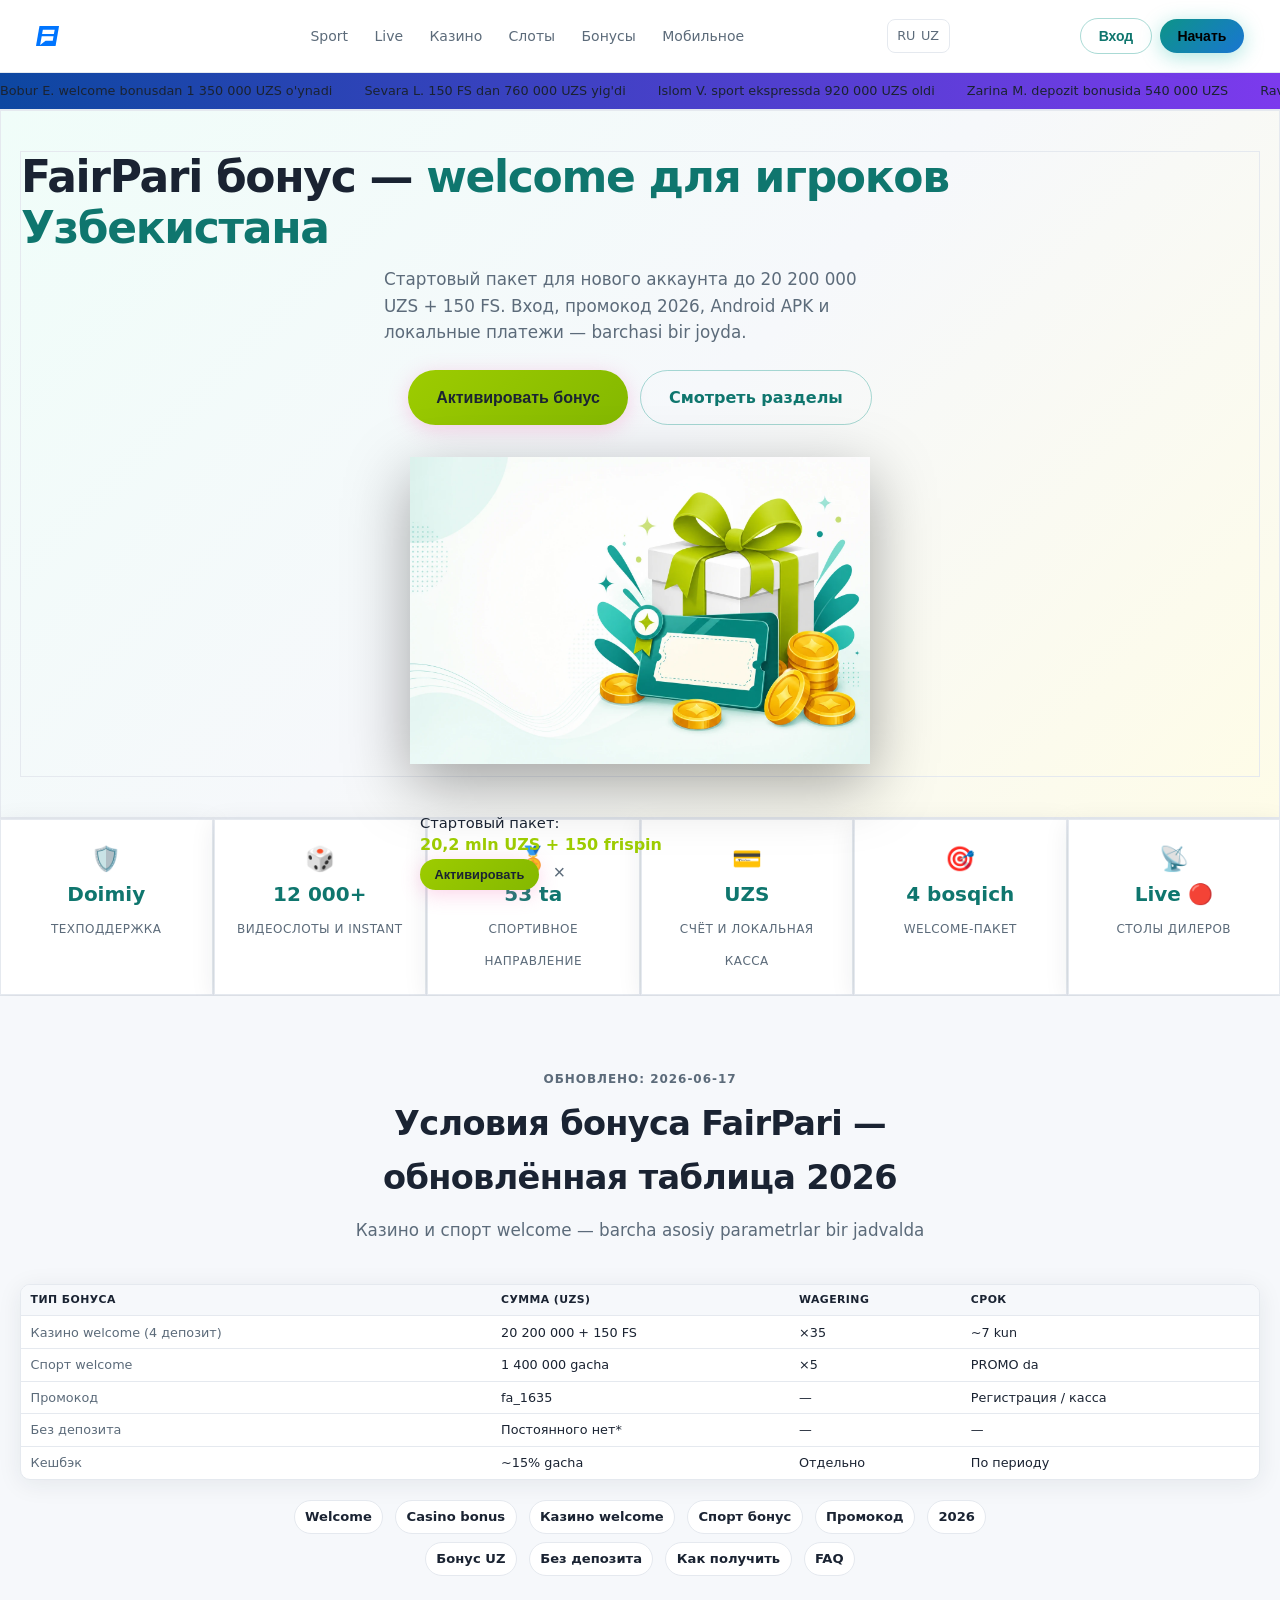
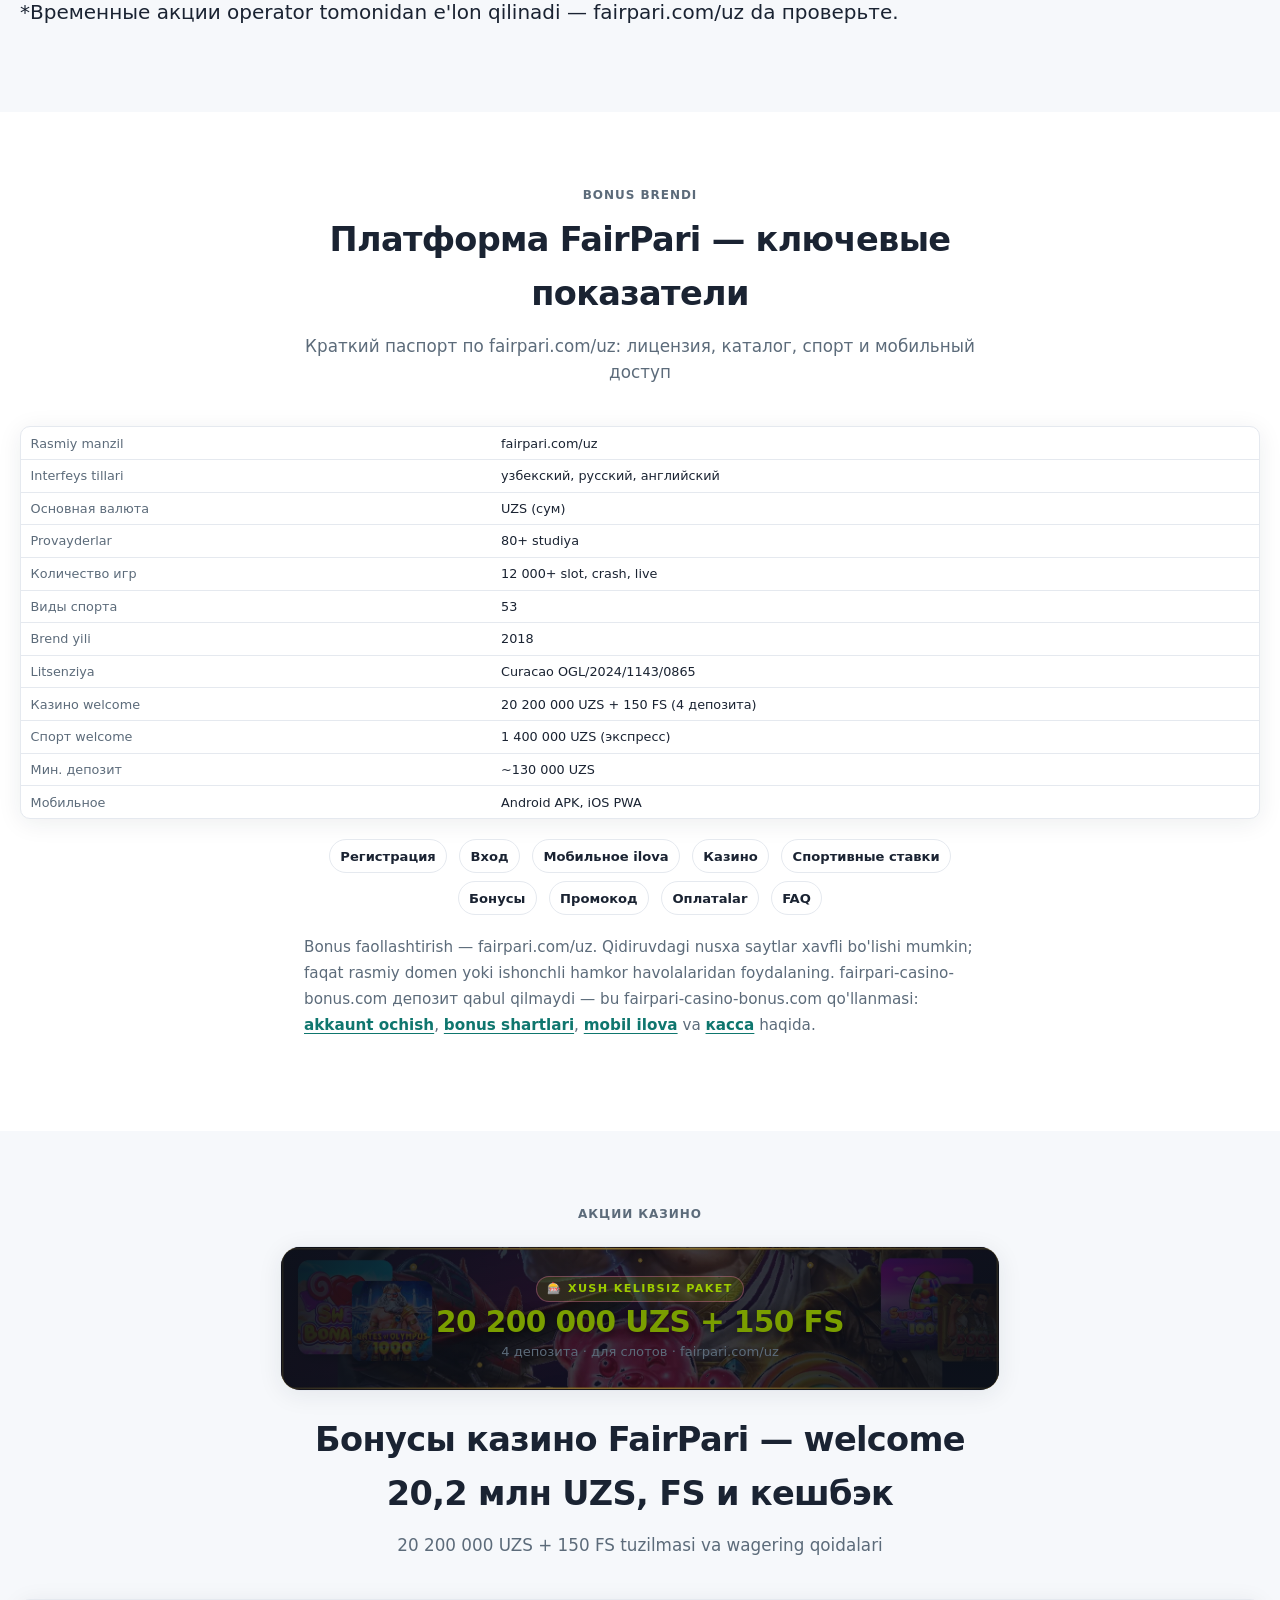
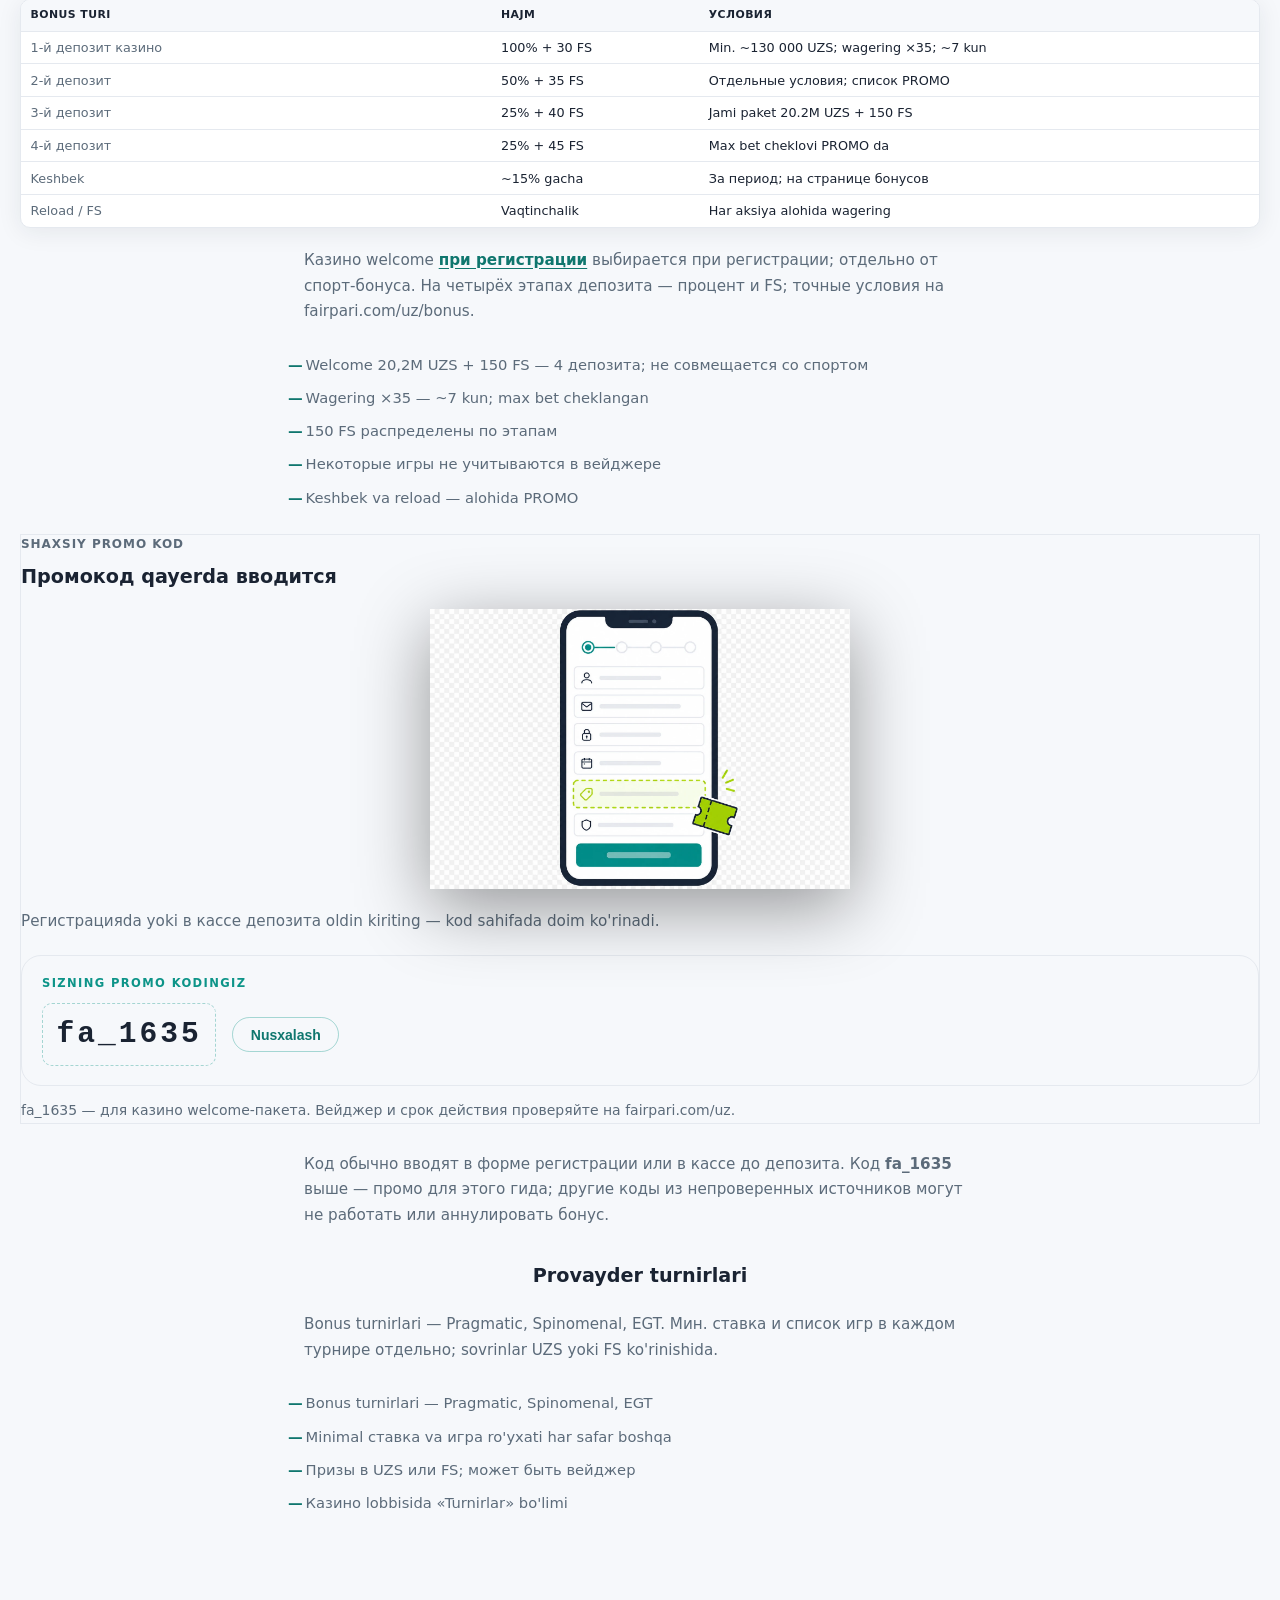
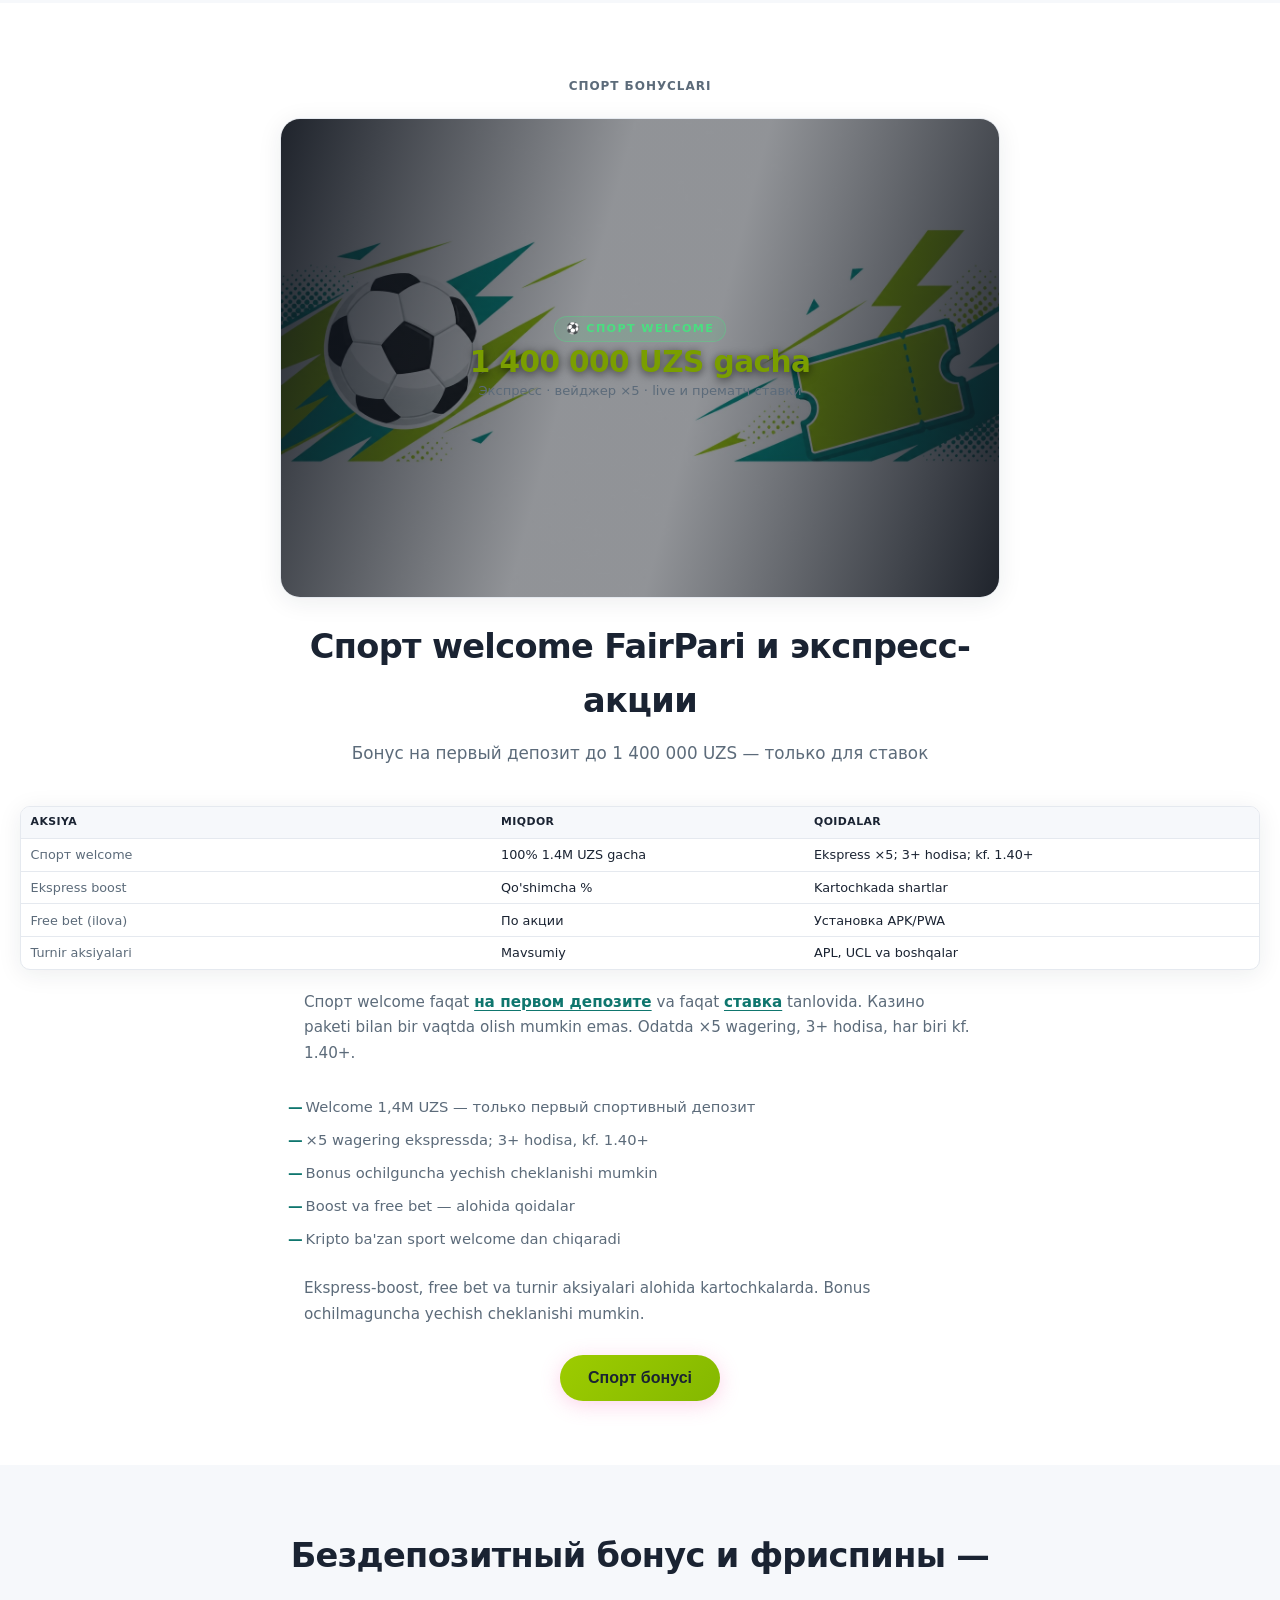
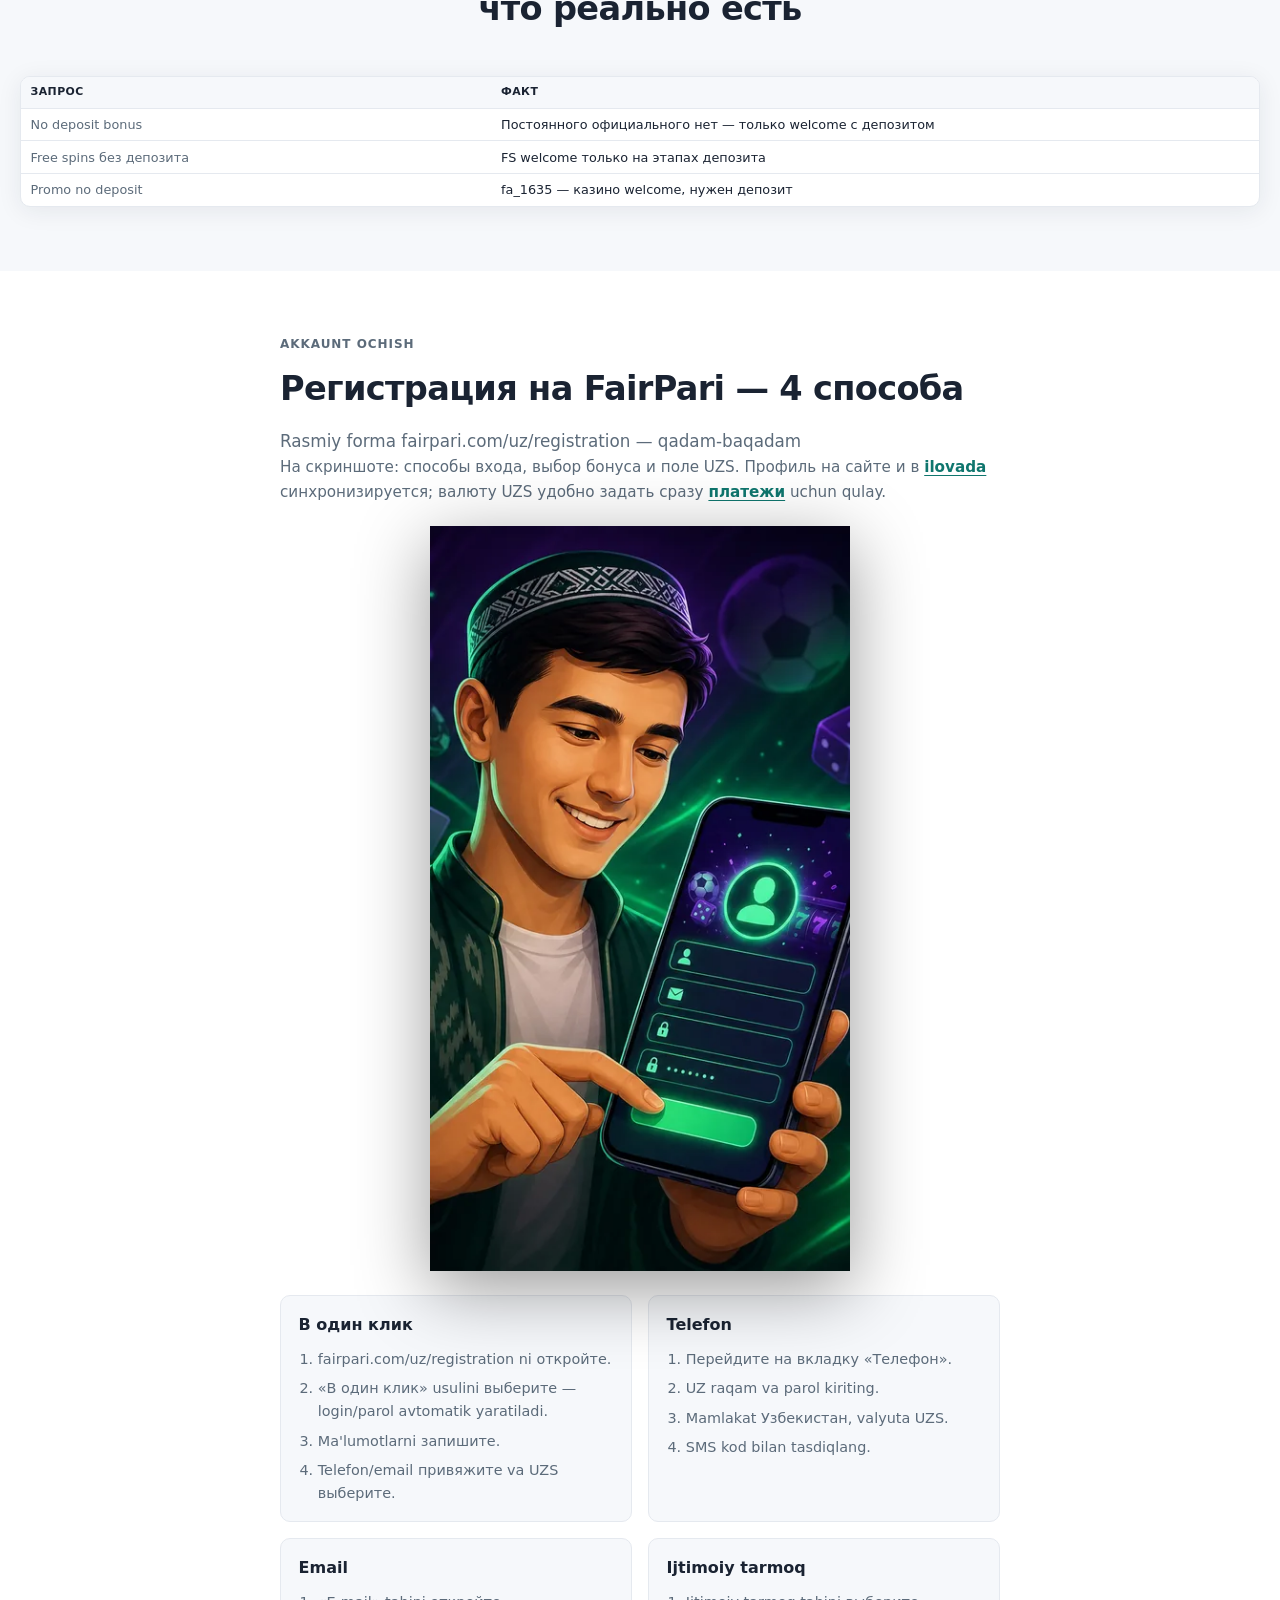
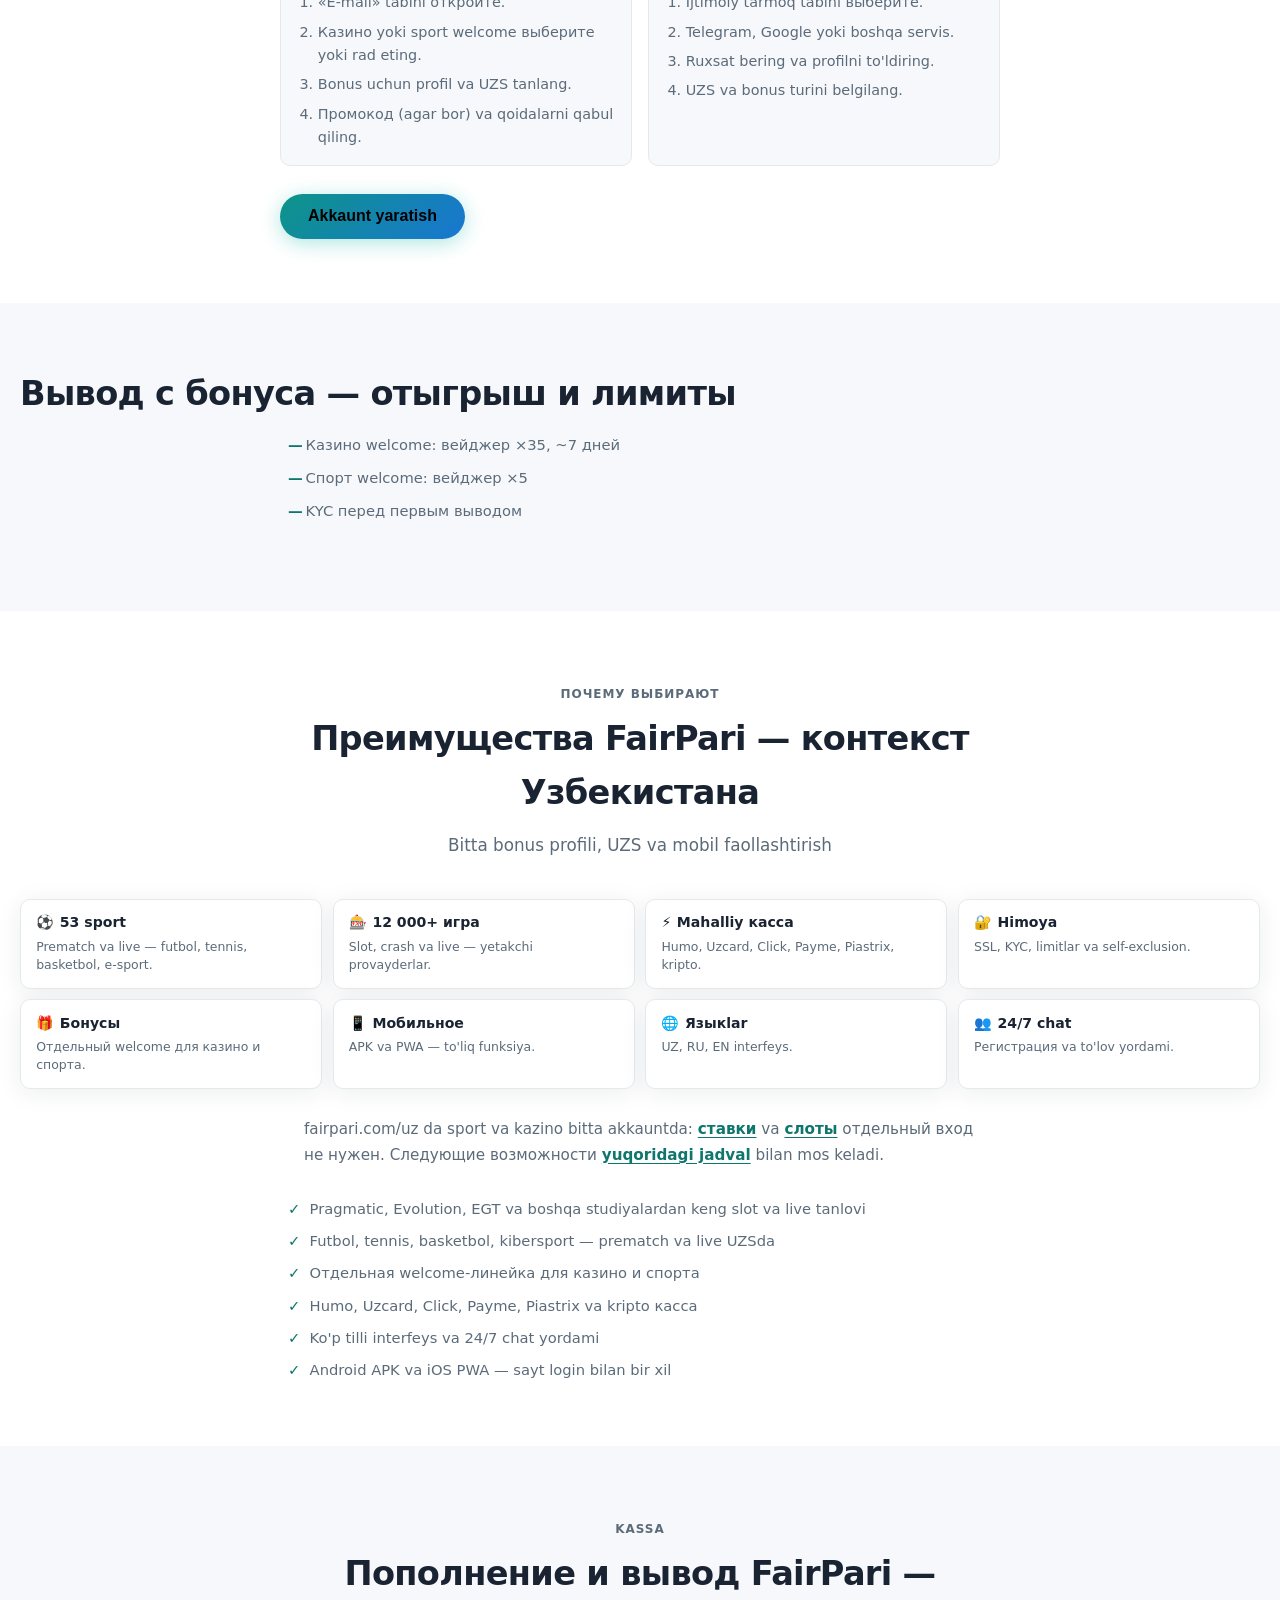
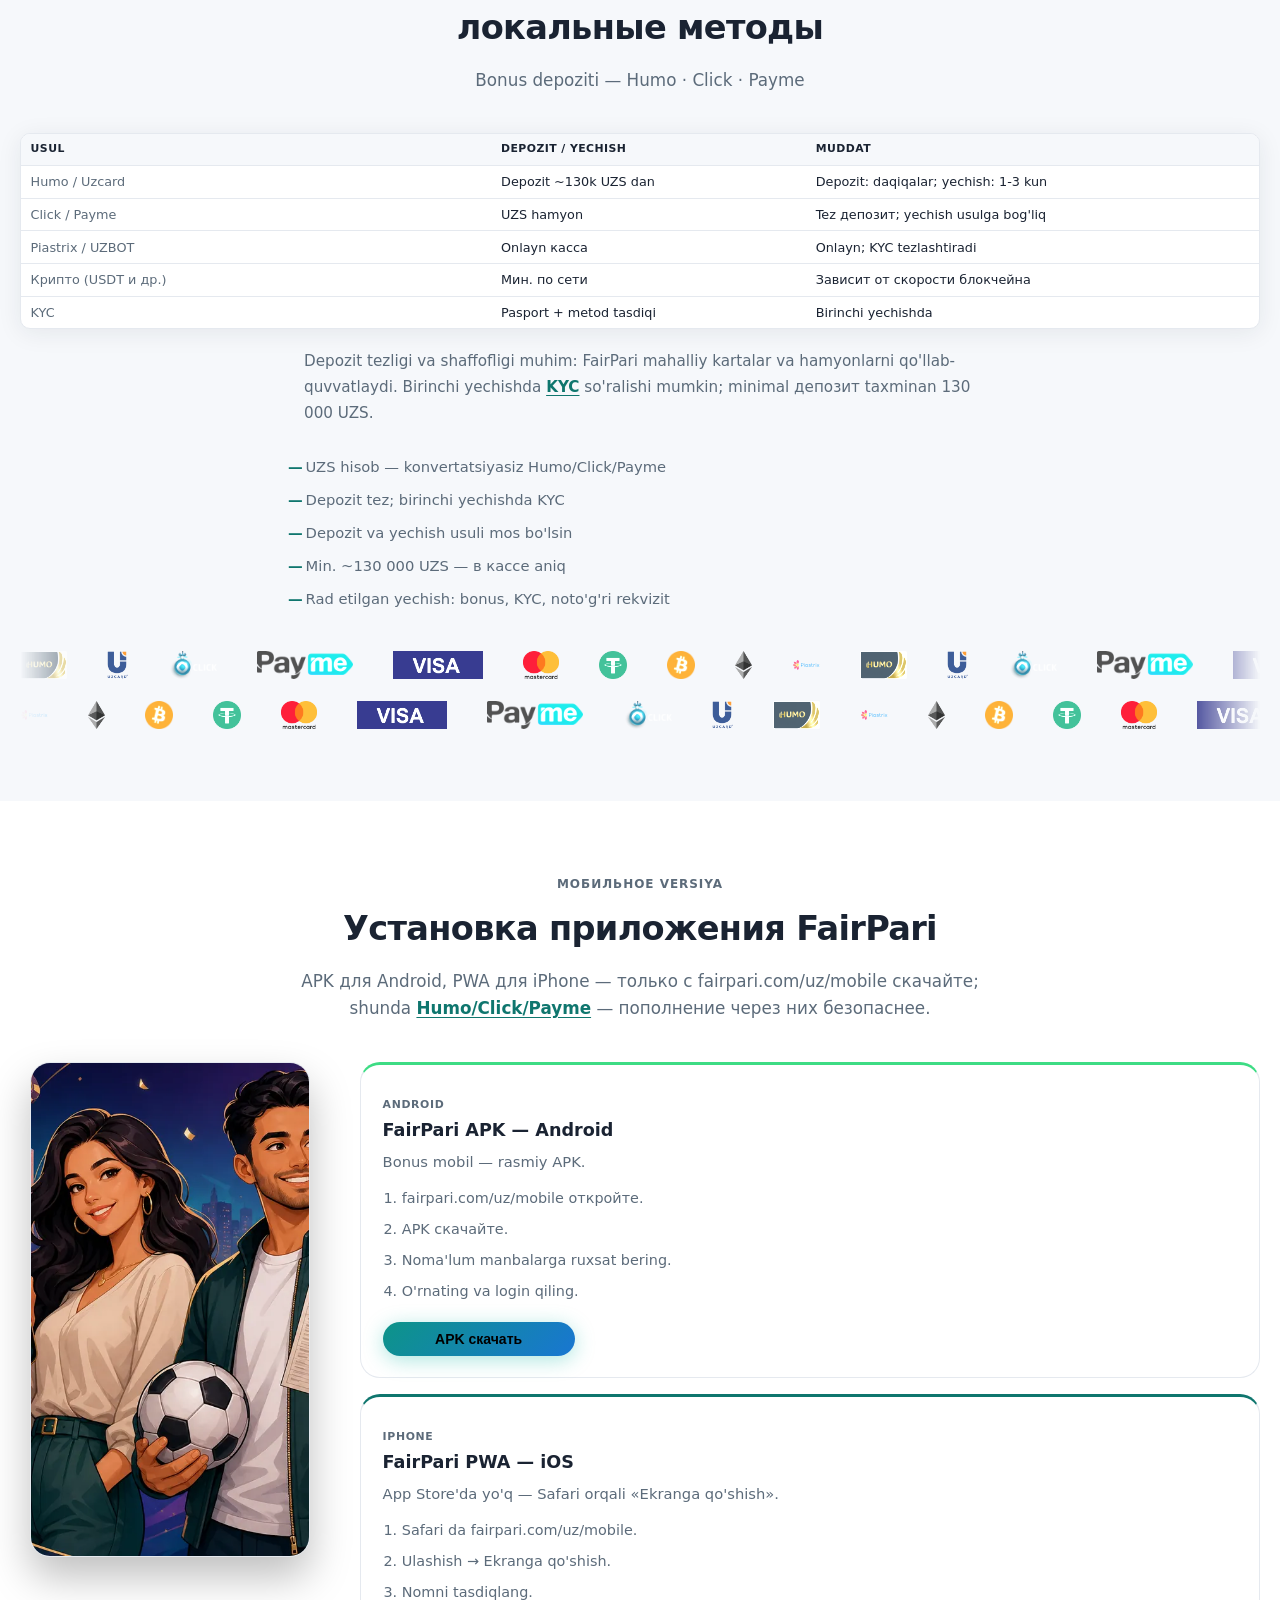
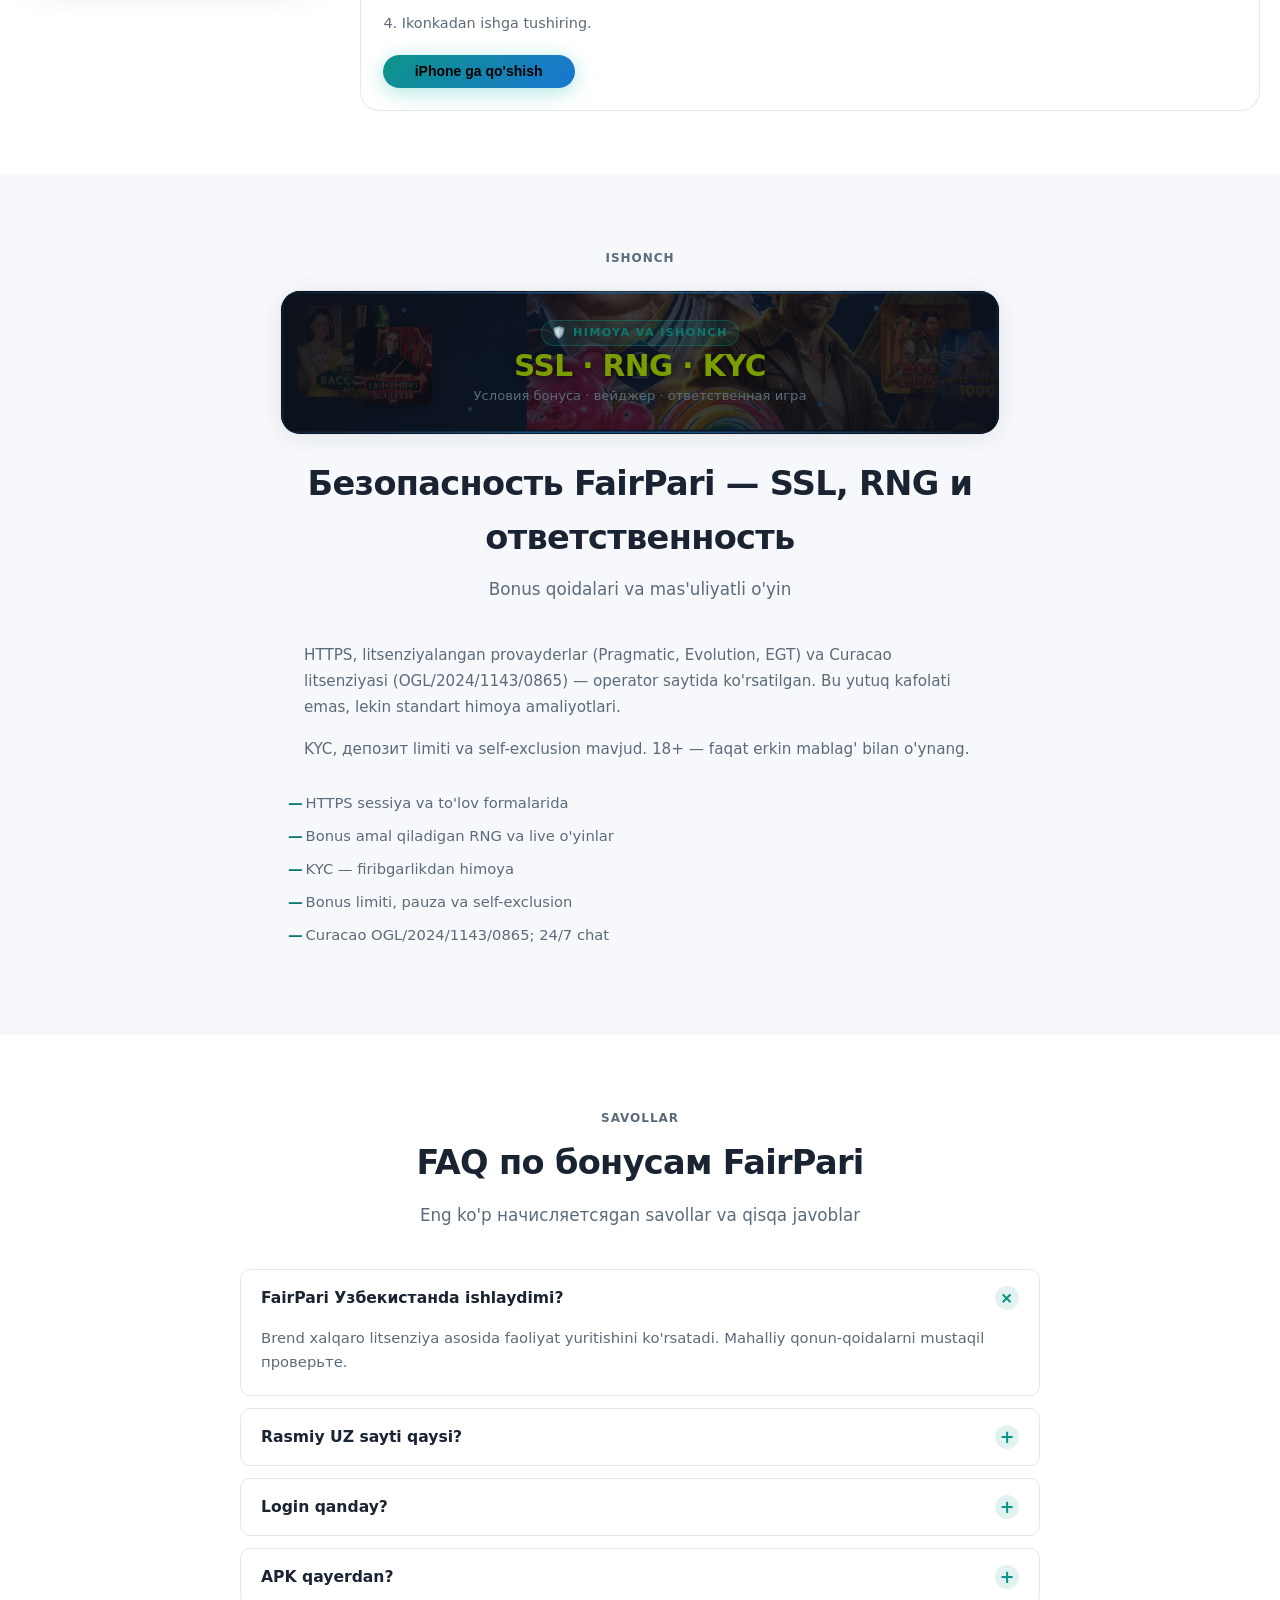
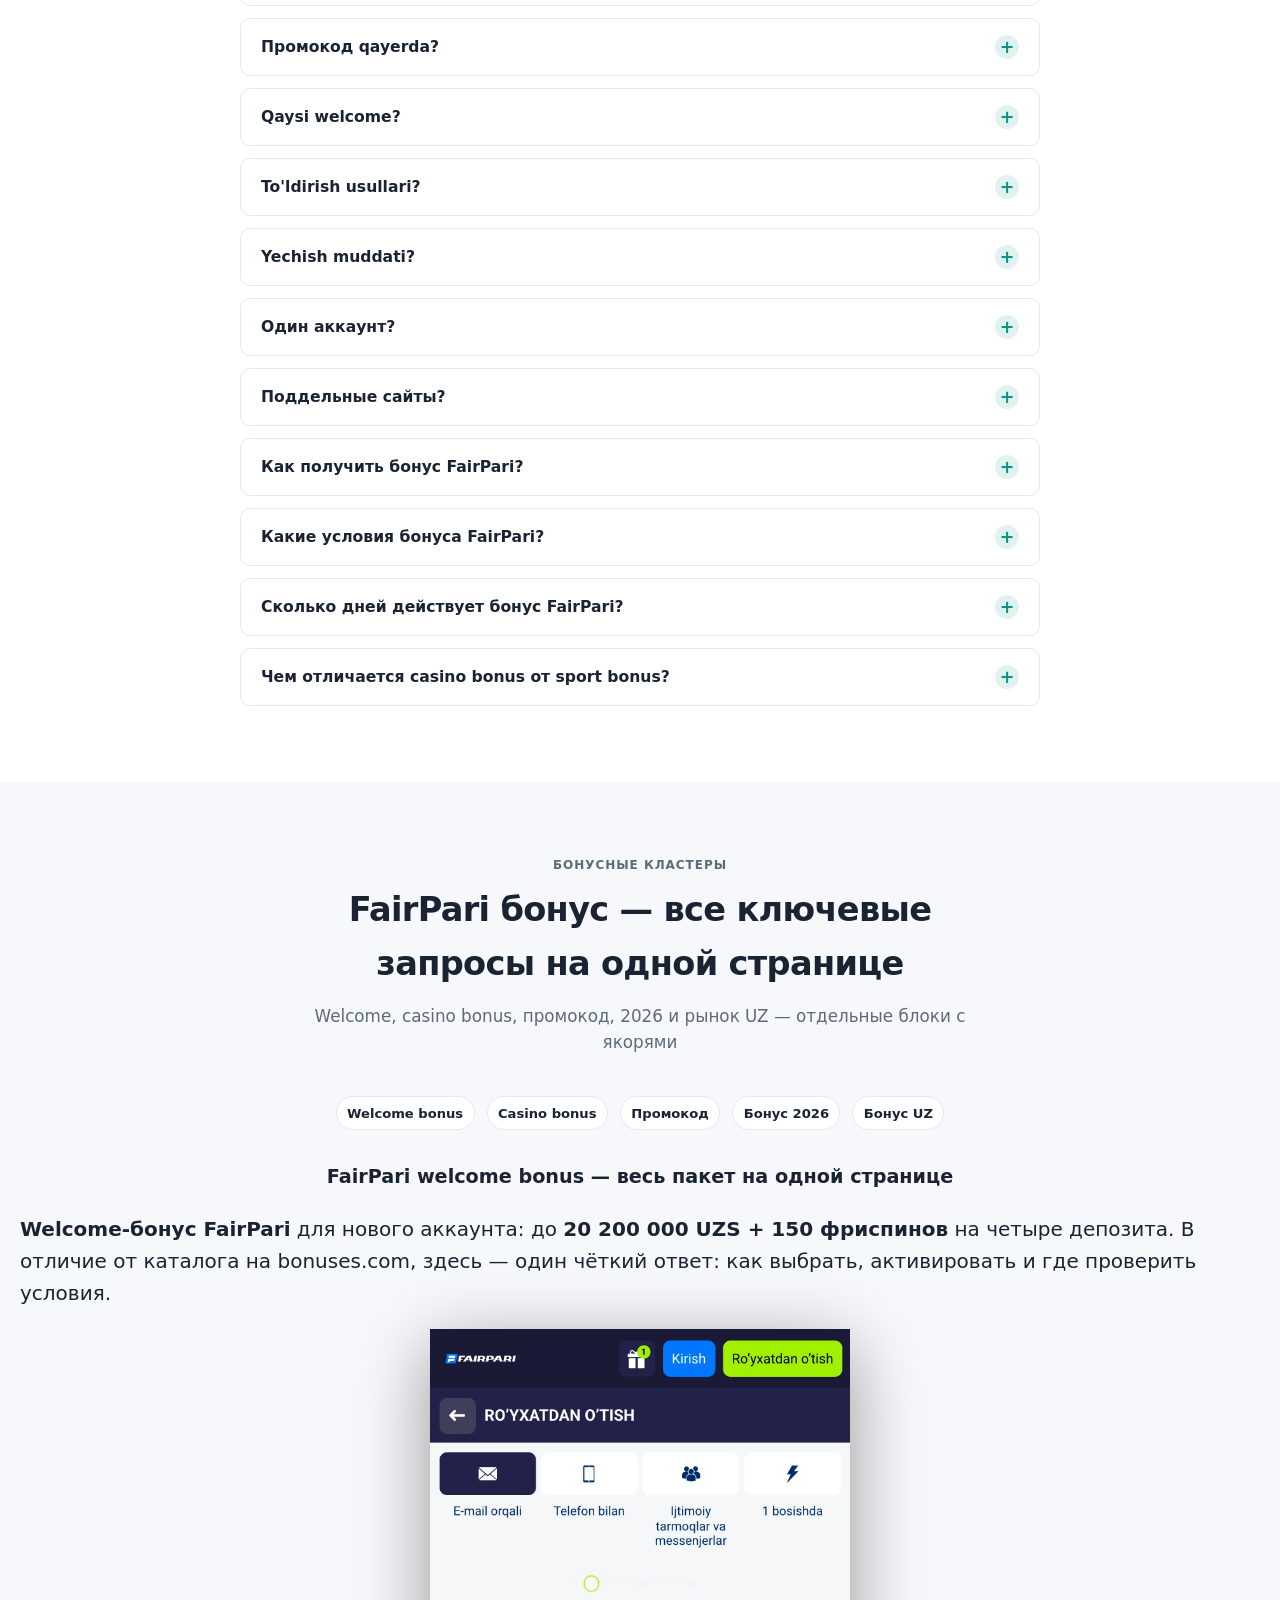
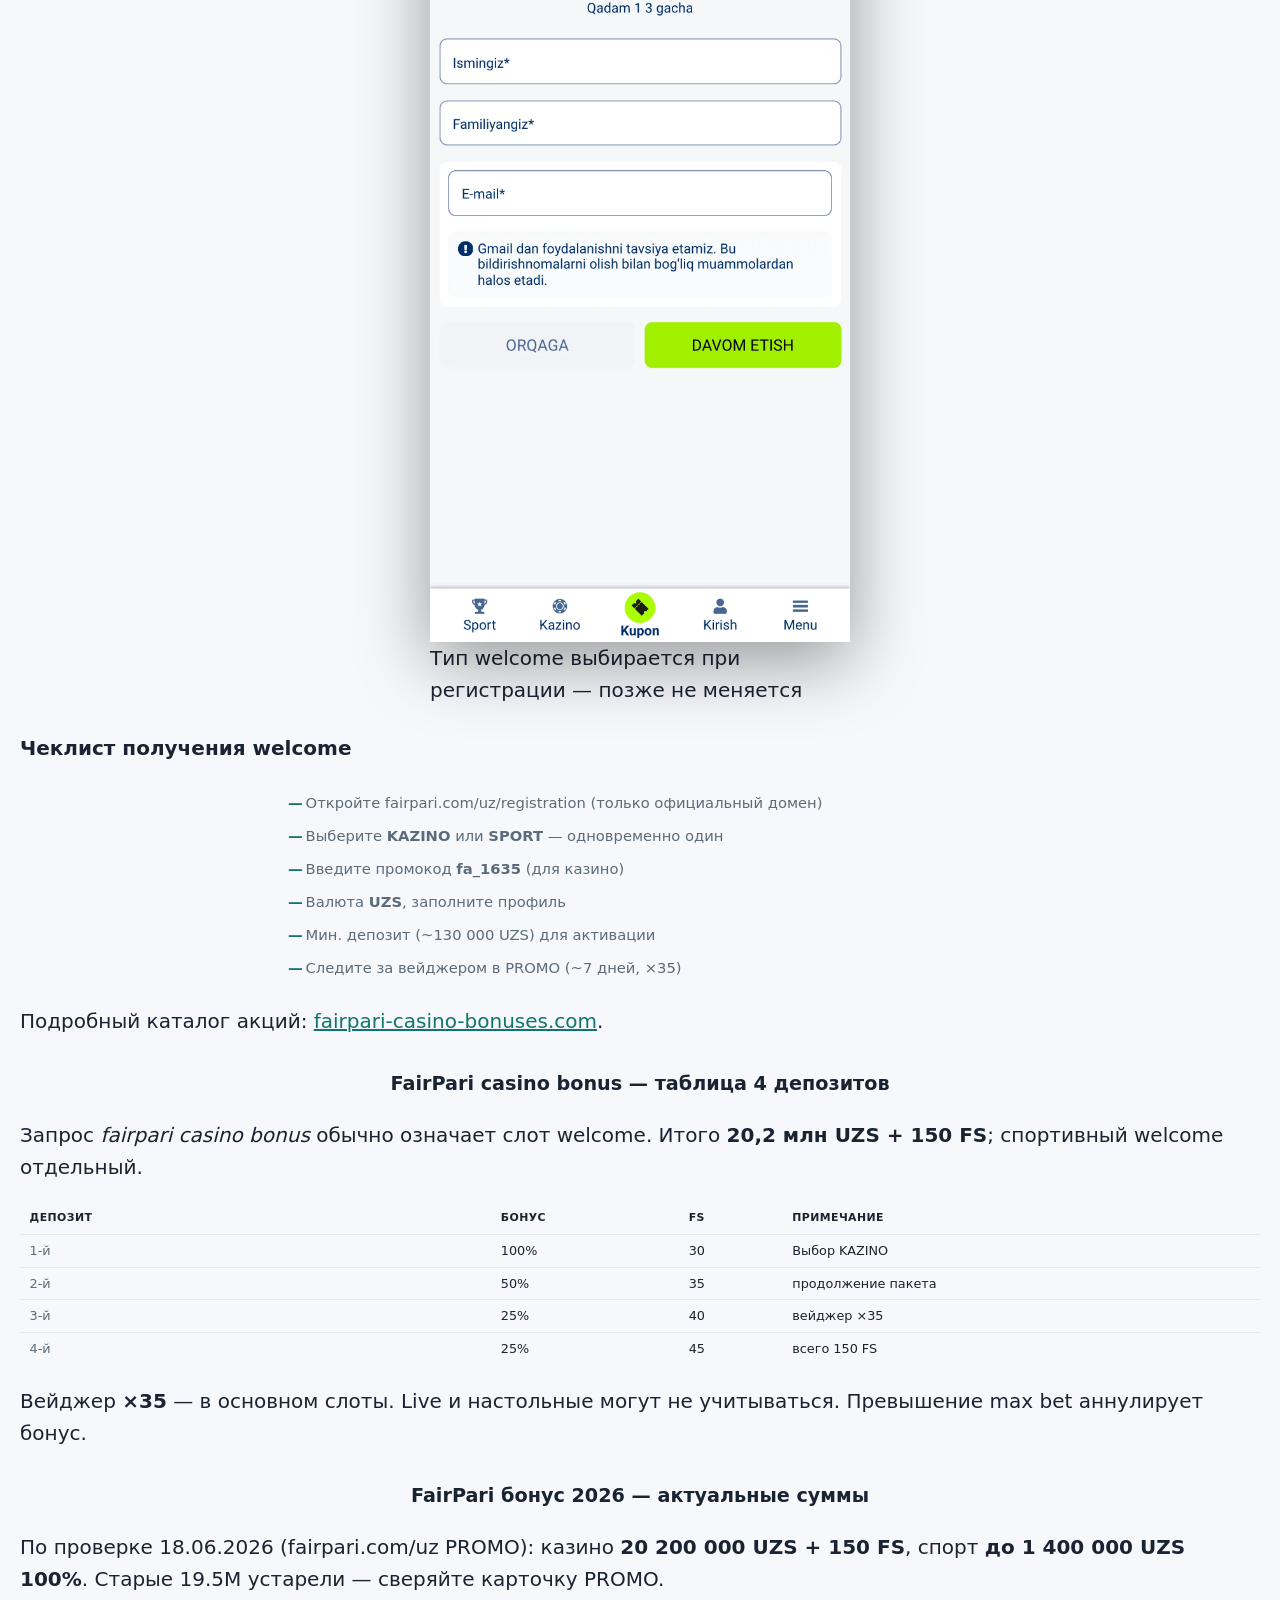
==== commit a6bfa85a: "Apply SEO TZ fixes: sitemap clean URLs, redirects, EMD long-tail, bonus amounts. Sync welcome to 20." ====
--- a/ru/index.html
+++ b/ru/index.html
@@ -5,8 +5,8 @@
     <meta name="viewport" content="width=device-width, initial-scale=1" />
     <meta name="robots" content="index, follow, max-image-preview:large, max-snippet:-1, max-video-preview:-1" />
     <meta name="theme-color" content="#ffffff" />
-    <title>FairPari бонус — приветственный пакет казино и спорт</title>
-    <meta name="description" content="Бонусы FairPari в Узбекистане: welcome 19,5 млн UZS + 150 FS, промокод fa_1635, вейджер и APK. Независимый гид, Humo/Click, 18+." data-slot="meta.description" />
+    <title>FairPari бонус — welcome 20,2 млн UZS + 150 FS | 2026</title>
+    <meta name="description" content="Бонусы FairPari в Узбекистане: welcome 20,2 млн UZS + 150 FS, промокод fa_1635, вейджер и APK. Независимый гид, Humo/Click, 18+." data-slot="meta.description" />
     <link rel="icon" href="../assets/favicon.svg" type="image/svg+xml" />
     <link rel="icon" href="../assets/favicon.ico" sizes="any" />
     <link rel="icon" href="../assets/favicon-32x32.png" type="image/png" sizes="32x32" />
@@ -25,14 +25,16 @@
     <meta property="og:type" content="website" />
     <meta property="og:site_name" content="FairPari" />
     <meta property="og:title" content="FairPari бонус — казино и спорт welcome" />
-    <meta property="og:description" content="Подробный гид по бонусам FairPari на fairpari-casino-bonus.com: регистрация, пакет 19 500 000 UZS + 150 FS, промокод fa_1635, APK, Humo/Click/Payme. Независимый обзор, 18+." />
+    <meta property="og:description" content="Бонус FairPari в Узбекистане: welcome 20,2 млн UZS + 150 FS, промокод fa_1635, вейджер ×35. Независимый гид, 18+." />
     <meta property="og:url" content="https://fairpari-casino-bonus.com/ru/" />
     <meta property="og:image" content="https://fairpari-casino-bonus.com/assets/hero-bonus-light.webp" />
+    <meta property="og:image:alt" content="Бонусы FairPari UZ — казино и спорт, баннер" />
     <meta property="og:locale" content="ru_UZ" />
     <meta name="twitter:card" content="summary_large_image" />
     <meta name="twitter:title" content="FairPari бонус — казино и спорт welcome" />
-    <meta property="twitter:description" content="Подробный гид по бонусам FairPari на fairpari-casino-bonus.com: регистрация, пакет 19 500 000 UZS + 150 FS, промокод fa_1635, APK, Humo/Click/Payme. Независимый обзор, 18+." />
+    <meta name="twitter:description" content="Бонус FairPari в Узбекистане: welcome 20,2 млн UZS + 150 FS, промокод fa_1635, вейджер ×35. Независимый гид, 18+." />
     <meta name="twitter:image" content="https://fairpari-casino-bonus.com/assets/hero-bonus-light.webp" />
+    <meta name="twitter:image:alt" content="Бонусы FairPari UZ — казино и спорт, баннер" />
 
 
 
@@ -115,7 +117,7 @@
       "url": "https://fairpari-casino-bonus.com/ru/",
       "name": "FairPari UZ qo'llanmasi — kazino, sport tikish va bonuslar 2026",
       "headline": "FairPari UZ qo'llanmasi — kazino, sport tikish va bonuslar 2026",
-      "description": "fairpari-casino-bonus.com da FairPari haqida batafsil yo'riqnoma: akkaunt ochish, 19 500 000 UZS + 150 FS paketi, promo kod, APK, Humo/Click/Payme. Mustaqil ma'lumot, 18+.",
+      "description": "fairpari-casino-bonus.com da FairPari haqida batafsil yo'riqnoma: akkaunt ochish, 20 200 000 UZS + 150 FS paketi, promo kod, APK, Humo/Click/Payme. Mustaqil ma'lumot, 18+.",
       "keywords": "fairpari, fair pari, fairpari uz, fairpari login, fairpari promo kod, fairpari apk, fairpari bonus 2026, bukmeker o'zbekiston, onlayn kazino uz, sport ставка, fairpari-casino-bonus.com, регистрация fairpari",
       "isPartOf": {
         "@id": "https://fairpari-casino-bonus.com/#website"
@@ -124,7 +126,7 @@
         "@id": "https://fairpari-casino-bonus.com/#organization"
       },
       "inLanguage": "ru-UZ",
-      "dateModified": "2026-06-10",
+      "dateModified": "2026-06-18",
       "datePublished": "2026-02-15",
       "breadcrumb": {
         "@id": "https://fairpari-casino-bonus.com/#breadcrumb"
@@ -184,6 +186,24 @@
           "name": "FAQ",
           "url": "https://fairpari-casino-bonus.com/#faq"
         }
+        ,{
+          "@type": "ListItem",
+          "position": 6,
+          "name": "Welcome bonus",
+          "url": "https://fairpari-casino-bonus.com/ru/#welcome-bonus"
+        },
+        {
+          "@type": "ListItem",
+          "position": 7,
+          "name": "Casino bonus",
+          "url": "https://fairpari-casino-bonus.com/ru/#casino-bonus"
+        },
+        {
+          "@type": "ListItem",
+          "position": 8,
+          "name": "Bonus 2026",
+          "url": "https://fairpari-casino-bonus.com/ru/#bonus-2026"
+        }
       ]
     },
     {
@@ -248,7 +268,7 @@
           "name": "Qaysi welcome?",
           "acceptedAnswer": {
             "@type": "Answer",
-            "text": "Казино 19.5M+150 FS yoki sport 1.3M — bir vaqtda bittasi."
+            "text": "Казино 20.2M+150 FS yoki sport 1.4M — bir vaqtda bittasi."
           }
         },
         {
@@ -281,6 +301,38 @@
           "acceptedAnswer": {
             "@type": "Answer",
             "text": "Только fairpari.com/uz; вход без пароля и странная касса — тревожный сигнал."
+          }
+        },
+        {
+          "@type": "Question",
+          "name": "Как получить бонус FairPari?",
+          "acceptedAnswer": {
+            "@type": "Answer",
+            "text": "Регистрация на fairpari.com/uz, welcome, fa_1635, мин. депозит."
+          }
+        },
+        {
+          "@type": "Question",
+          "name": "Какие условия бонуса FairPari?",
+          "acceptedAnswer": {
+            "@type": "Answer",
+            "text": "Казино ×35, ~7 дней. Спорт ×5 экспресс."
+          }
+        },
+        {
+          "@type": "Question",
+          "name": "Сколько дней действует бонус FairPari?",
+          "acceptedAnswer": {
+            "@type": "Answer",
+            "text": "Обычно ~7 дней на отыгрыш казино welcome."
+          }
+        },
+        {
+          "@type": "Question",
+          "name": "Чем отличается casino bonus от sport bonus?",
+          "acceptedAnswer": {
+            "@type": "Answer",
+            "text": "Казино 20,2M+150 FS; спорт до 1,4M. Одновременно один."
           }
         }
       ]
@@ -338,7 +390,7 @@
           <div class="container hero__slide-inner hero__slide-inner--split">
             <div class="hero__copy">
               <h1 class="hero__title">FairPari бонус — <em>welcome для игроков Узбекистана</em></h1>
-              <p class="hero__subtitle" data-slot="hero.subtitle">Стартовый пакет для нового аккаунта до 19 500 000 UZS + 150 FS. Вход, промокод 2026, Android APK и локальные платежи — barchasi bir joyda.</p>
+              <p class="hero__subtitle" data-slot="hero.subtitle">Стартовый пакет для нового аккаунта до 20 200 000 UZS + 150 FS. Вход, промокод 2026, Android APK и локальные платежи — barchasi bir joyda.</p>
               <div class="hero__actions">
                 <button type="button" class="btn btn--gold btn--lg js-go-partner" data-slot="hero.cta_primary">Активировать бонус</button>
                 <a class="btn btn--ghost btn--lg" href="#about" data-slot="hero.cta_secondary">Смотреть разделы</a>
@@ -392,18 +444,22 @@
       <table class="data-table data-table--compact">
         <thead><tr><th>Тип бонуса</th><th>Сумма (UZS)</th><th>Wagering</th><th>Срок</th></tr></thead>
         <tbody>
-          <tr><td>Казино welcome (4 депозит)</td><td>19 500 000 + 150 FS</td><td>×35</td><td>~7 kun</td></tr>
-          <tr><td>Спорт welcome</td><td>1 300 000 gacha</td><td>×5</td><td>PROMO da</td></tr>
+          <tr><td>Казино welcome (4 депозит)</td><td>20 200 000 + 150 FS</td><td>×35</td><td>~7 kun</td></tr>
+          <tr><td>Спорт welcome</td><td>1 400 000 gacha</td><td>×5</td><td>PROMO da</td></tr>
           <tr><td>Промокод</td><td>fa_1635</td><td>—</td><td>Регистрация / касса</td></tr>
           <tr><td>Без депозита</td><td>Постоянного нет*</td><td>—</td><td>—</td></tr>
           <tr><td>Кешбэк</td><td>~15% gacha</td><td>Отдельно</td><td>По периоду</td></tr>
         </tbody>
       </table>
     </div>
-    <nav class="on-page-nav" aria-label="Sahifa bo'limlari">
+    <nav class="on-page-nav" aria-label="Разделы страницы">
+      <a href="#welcome-bonus">Welcome</a>
+      <a href="#casino-bonus">Casino bonus</a>
       <a href="#bonuses">Казино welcome</a>
       <a href="#betting-bonuses">Спорт бонус</a>
       <a href="#promo-code">Промокод</a>
+      <a href="#bonus-2026">2026</a>
+      <a href="#bonus-uz">Бонус UZ</a>
       <a href="#no-deposit">Без депозита</a>
       <a href="#registration">Как получить</a>
       <a href="#faq">FAQ</a>
@@ -429,8 +485,8 @@
 <tr><td>Виды спорта</td><td>53</td></tr>
 <tr><td>Brend yili</td><td>2018</td></tr>
 <tr><td>Litsenziya</td><td>Curacao OGL/2024/1143/0865</td></tr>
-<tr><td>Казино welcome</td><td>19 500 000 UZS + 150 FS (4 депозита)</td></tr>
-<tr><td>Спорт welcome</td><td>1 300 000 UZS (экспресс)</td></tr>
+<tr><td>Казино welcome</td><td>20 200 000 UZS + 150 FS (4 депозита)</td></tr>
+<tr><td>Спорт welcome</td><td>1 400 000 UZS (экспресс)</td></tr>
 <tr><td>Мин. депозит</td><td>~130 000 UZS</td></tr>
 <tr><td>Мобильное</td><td>Android APK, iOS PWA</td></tr>
 </tbody>
@@ -456,15 +512,15 @@
           <header class="section__header">
             <span class="section__eyebrow" data-slot="block9.eyebrow">Акции казино</span>
             <figure class="section-banner section-banner--casino">
-              <img class="section-banner__bg" src="../assets/banners/casino-bonus.webp" alt="FairPari kazino bonuslari banneri: xush kelibsiz paket 19 500 000 UZS va 150 frispin" width="760" height="152" loading="lazy" decoding="async" />
+              <img class="section-banner__bg" src="../assets/banners/casino-bonus.webp" alt="FairPari kazino bonuslari banneri: xush kelibsiz paket 20 200 000 UZS va 150 frispin" width="760" height="152" loading="lazy" decoding="async" />
               <figcaption class="section-banner__caption">
                 <span class="section-banner__tag">🎰 Xush kelibsiz paket</span>
-                <strong class="section-banner__title">19 500 000 UZS + 150 FS</strong>
+                <strong class="section-banner__title">20 200 000 UZS + 150 FS</strong>
                 <span class="section-banner__sub">4 депозита · для слотов · fairpari.com/uz</span>
               </figcaption>
             </figure>
-            <h2 class="section__title" data-slot="block9.title">Бонусы казино FairPari — пакет, FS и кешбэк</h2>
-            <p class="section__subtitle" data-slot="block9.subtitle">19 500 000 UZS + 150 FS tuzilmasi va wagering qoidalari</p>
+            <h2 class="section__title" data-slot="block9.title">Бонусы казино FairPari — welcome 20,2 млн UZS, FS и кешбэк</h2>
+            <p class="section__subtitle" data-slot="block9.subtitle">20 200 000 UZS + 150 FS tuzilmasi va wagering qoidalari</p>
           </header>
           <div class="data-table-wrap">
             <table class="data-table data-table--compact" data-slot="block9.table">
@@ -478,7 +534,7 @@
               <tbody data-build="block9">
 <tr><td>1-й депозит казино</td><td>100% + 30 FS</td><td>Min. ~130 000 UZS; wagering ×35; ~7 kun</td></tr>
 <tr><td>2-й депозит</td><td>50% + 35 FS</td><td>Отдельные условия; список PROMO</td></tr>
-<tr><td>3-й депозит</td><td>25% + 40 FS</td><td>Jami paket 19.5M UZS + 150 FS</td></tr>
+<tr><td>3-й депозит</td><td>25% + 40 FS</td><td>Jami paket 20.2M UZS + 150 FS</td></tr>
 <tr><td>4-й депозит</td><td>25% + 45 FS</td><td>Max bet cheklovi PROMO da</td></tr>
 <tr><td>Keshbek</td><td>~15% gacha</td><td>За период; на странице бонусов</td></tr>
 <tr><td>Reload / FS</td><td>Vaqtinchalik</td><td>Har aksiya alohida wagering</td></tr>
@@ -489,7 +545,7 @@
             <p data-slot="block9.text">Казино welcome <a class="text-link" href="#registration">при регистрации</a> выбирается при регистрации; отдельно от спорт-бонуса. На четырёх этапах депозита — процент и FS; точные условия на fairpari.com/uz/bonus.</p>
           </div>
           <ul class="section-list" data-build="block9-list">
-<li>Welcome 19,5M UZS + 150 FS — 4 депозита; не совмещается со спортом</li><li>Wagering ×35 — ~7 kun; max bet cheklangan</li><li>150 FS распределены по этапам</li><li>Некоторые игры не учитываются в вейджере</li><li>Keshbek va reload — alohida PROMO</li>
+<li>Welcome 20,2M UZS + 150 FS — 4 депозита; не совмещается со спортом</li><li>Wagering ×35 — ~7 kun; max bet cheklangan</li><li>150 FS распределены по этапам</li><li>Некоторые игры не учитываются в вейджере</li><li>Keshbek va reload — alohida PROMO</li>
           </ul>
           <div class="content-block content-block--promo" id="promo-code">
             <span class="section__eyebrow">Shaxsiy promo kod</span>
@@ -523,15 +579,15 @@
           <header class="section__header">
             <span class="section__eyebrow" data-slot="block10.eyebrow">Спорт бонусlari</span>
             <figure class="section-banner section-banner--sports">
-              <img class="section-banner__bg" src="../assets/banners/sports-bonus.webp" alt="FairPari sport bonuslari banneri: welcome 1 300 000 UZS va ekspress aksiyalar" width="760" height="152" loading="lazy" decoding="async" />
+              <img class="section-banner__bg" src="../assets/banners/sports-bonus.webp" alt="FairPari sport bonuslari banneri: welcome 1 400 000 UZS va ekspress aksiyalar" width="760" height="152" loading="lazy" decoding="async" />
               <figcaption class="section-banner__caption">
                 <span class="section-banner__tag">⚽ Спорт welcome</span>
-                <strong class="section-banner__title">1 300 000 UZS gacha</strong>
+                <strong class="section-banner__title">1 400 000 UZS gacha</strong>
                 <span class="section-banner__sub">Экспресс · вейджер ×5 · live и прематч ставки</span>
               </figcaption>
             </figure>
             <h2 class="section__title" data-slot="block10.title">Спорт welcome FairPari и экспресс-акции</h2>
-            <p class="section__subtitle" data-slot="block10.subtitle">Бонус на первый депозит до 1 300 000 UZS — только для ставок</p>
+            <p class="section__subtitle" data-slot="block10.subtitle">Бонус на первый депозит до 1 400 000 UZS — только для ставок</p>
           </header>
           <div class="data-table-wrap">
             <table class="data-table data-table--compact" data-slot="block10.table">
@@ -543,7 +599,7 @@
                 </tr>
               </thead>
               <tbody data-build="block10">
-<tr><td>Спорт welcome</td><td>100% 1.3M UZS gacha</td><td>Ekspress ×5; 3+ hodisa; kf. 1.40+</td></tr>
+<tr><td>Спорт welcome</td><td>100% 1.4M UZS gacha</td><td>Ekspress ×5; 3+ hodisa; kf. 1.40+</td></tr>
 <tr><td>Ekspress boost</td><td>Qo'shimcha %</td><td>Kartochkada shartlar</td></tr>
 <tr><td>Free bet (ilova)</td><td>По акции</td><td>Установка APK/PWA</td></tr>
 <tr><td>Turnir aksiyalari</td><td>Mavsumiy</td><td>APL, UCL va boshqalar</td></tr>
@@ -554,7 +610,7 @@
             <p data-slot="block10.text">Спорт welcome faqat <a class="text-link" href="#registration">на первом депозите</a> va faqat <a class="text-link" href="#sports">ставка</a> tanlovida. Казино paketi bilan bir vaqtda olish mumkin emas. Odatda ×5 wagering, 3+ hodisa, har biri kf. 1.40+.</p>
           </div>
           <ul class="section-list" data-build="block10-list">
-<li>Welcome 1,3M UZS — только первый спортивный депозит</li><li>×5 wagering ekspressda; 3+ hodisa, kf. 1.40+</li><li>Bonus ochilguncha yechish cheklanishi mumkin</li><li>Boost va free bet — alohida qoidalar</li><li>Kripto ba'zan sport welcome dan chiqaradi</li>
+<li>Welcome 1,4M UZS — только первый спортивный депозит</li><li>×5 wagering ekspressda; 3+ hodisa, kf. 1.40+</li><li>Bonus ochilguncha yechish cheklanishi mumkin</li><li>Boost va free bet — alohida qoidalar</li><li>Kripto ba'zan sport welcome dan chiqaradi</li>
           </ul>
           <div class="section__intro">
             <p data-slot="block10.text_2">Ekspress-boost, free bet va turnir aksiyalari alohida kartochkalarda. Bonus ochilmaguncha yechish cheklanishi mumkin.</p>
@@ -858,7 +914,7 @@
                 <span data-slot="faq.6.q">Qaysi welcome?</span>
                 <span class="faq-item__icon" aria-hidden="true">+</span>
               </button>
-              <div class="faq-item__answer" data-slot="faq.6.a">Казино 19.5M+150 FS yoki sport 1.3M — bir vaqtda bittasi.</div>
+              <div class="faq-item__answer" data-slot="faq.6.a">Казино 20.2M+150 FS yoki sport 1.4M — bir vaqtda bittasi.</div>
             </article>
 <article class="faq-item" data-slot="faq.7">
               <button type="button" class="faq-item__question" aria-expanded="false">
@@ -888,9 +944,106 @@
               </button>
               <div class="faq-item__answer" data-slot="faq.10.a">Только fairpari.com/uz; вход без пароля и странная касса — тревожный сигнал.</div>
             </article>
+<article class="faq-item" data-slot="faq.11">
+              <button type="button" class="faq-item__question" aria-expanded="false">
+                <span data-slot="faq.11.q">Как получить бонус FairPari?</span>
+                <span class="faq-item__icon" aria-hidden="true">+</span>
+              </button>
+              <div class="faq-item__answer" data-slot="faq.11.a">Регистрация на fairpari.com/uz, выбор welcome, промокод fa_1635, мин. депозит. Подробнее — <a class="text-link" href="#welcome-bonus">welcome</a> и <a class="text-link" href="#registration">регистрация</a>.</div>
+            </article>
+<article class="faq-item" data-slot="faq.12">
+              <button type="button" class="faq-item__question" aria-expanded="false">
+                <span data-slot="faq.12.q">Какие условия бонуса FairPari?</span>
+                <span class="faq-item__icon" aria-hidden="true">+</span>
+              </button>
+              <div class="faq-item__answer" data-slot="faq.12.a">Казино: вейджер ×35, ~7 дней, 4 депозита, лимит max bet. Спорт: ×5 экспресс. Таблица — <a class="text-link" href="#bonus-summary">условия</a>.</div>
+            </article>
+<article class="faq-item" data-slot="faq.13">
+              <button type="button" class="faq-item__question" aria-expanded="false">
+                <span data-slot="faq.13.q">Сколько дней действует бонус FairPari?</span>
+                <span class="faq-item__icon" aria-hidden="true">+</span>
+              </button>
+              <div class="faq-item__answer" data-slot="faq.13.a">Казино welcome обычно ~7 дней на отыгрыш. Точный срок — в карточке PROMO. После истечения бонус может сгореть.</div>
+            </article>
+<article class="faq-item" data-slot="faq.14">
+              <button type="button" class="faq-item__question" aria-expanded="false">
+                <span data-slot="faq.14.q">Чем отличается casino bonus от sport bonus?</span>
+                <span class="faq-item__icon" aria-hidden="true">+</span>
+              </button>
+              <div class="faq-item__answer" data-slot="faq.14.a">Казино — 20,2M+150 FS, слоты, ×35. Спорт — до 1,4M, только ставки, ×5. Одновременно один — см. <a class="text-link" href="#casino-bonus">casino bonus</a> и <a class="text-link" href="#betting-bonuses">спорт</a>.</div>
+            </article>
           </div>
         </div>
       </section>
+
+<section class="section section--alt" id="longtail-clusters">
+  <div class="container">
+    <header class="section__header">
+      <span class="section__eyebrow">Бонусные кластеры</span>
+      <h2 class="section__title">FairPari бонус — все ключевые запросы на одной странице</h2>
+      <p class="section__subtitle">Welcome, casino bonus, промокод, 2026 и рынок UZ — отдельные блоки с якорями</p>
+    </header>
+    <nav class="on-page-nav on-page-nav--clusters" aria-label="Кластеры бонусов">
+      <a href="#welcome-bonus">Welcome bonus</a>
+      <a href="#casino-bonus">Casino bonus</a>
+      <a href="#promo-code">Промокод</a>
+      <a href="#bonus-2026">Бонус 2026</a>
+      <a href="#bonus-uz">Бонус UZ</a>
+    </nav>
+
+    <article class="seo-block seo-block--cluster" id="welcome-bonus">
+      <h3 class="section__subheading">FairPari welcome bonus — весь пакет на одной странице</h3>
+      <p><strong>Welcome-бонус FairPari</strong> для нового аккаунта: до <strong>20 200 000 UZS + 150 фриспинов</strong> на четыре депозита. В отличие от каталога на bonuses.com, здесь — один чёткий ответ: как выбрать, активировать и где проверить условия.</p>
+      <figure class="inline-screenshot inline-screenshot--cutout">
+        <img src="../assets/screenshots-crops/registration-form.webp" alt="Выбор welcome-бонуса FairPari — KAZINO или SPORT в форме регистрации" width="440" height="320" loading="lazy" decoding="async" />
+        <figcaption>Тип welcome выбирается при регистрации — позже не меняется</figcaption>
+      </figure>
+      <h4>Чеклист получения welcome</h4>
+      <ol class="section-list">
+        <li>Откройте fairpari.com/uz/registration (только официальный домен)</li>
+        <li>Выберите <strong>KAZINO</strong> или <strong>SPORT</strong> — одновременно один</li>
+        <li>Введите промокод <strong>fa_1635</strong> (для казино)</li>
+        <li>Валюта <strong>UZS</strong>, заполните профиль</li>
+        <li>Мин. депозит (~130 000 UZS) для активации</li>
+        <li>Следите за вейджером в PROMO (~7 дней, ×35)</li>
+      </ol>
+      <p>Подробный каталог акций: <a class="text-link" href="https://fairpari-casino-bonuses.com/ru/bonusy-kazino/" rel="noopener">fairpari-casino-bonuses.com</a>.</p>
+    </article>
+
+    <article class="seo-block seo-block--cluster" id="casino-bonus">
+      <h3 class="section__subheading">FairPari casino bonus — таблица 4 депозитов</h3>
+      <p>Запрос <em>fairpari casino bonus</em> обычно означает слот welcome. Итого <strong>20,2 млн UZS + 150 FS</strong>; спортивный welcome отдельный.</p>
+      <table class="data-table data-table--compact">
+        <thead><tr><th>Депозит</th><th>Бонус</th><th>FS</th><th>Примечание</th></tr></thead>
+        <tbody>
+          <tr><td>1-й</td><td>100%</td><td>30</td><td>Выбор KAZINO</td></tr>
+          <tr><td>2-й</td><td>50%</td><td>35</td><td>продолжение пакета</td></tr>
+          <tr><td>3-й</td><td>25%</td><td>40</td><td>вейджер ×35</td></tr>
+          <tr><td>4-й</td><td>25%</td><td>45</td><td>всего 150 FS</td></tr>
+        </tbody>
+      </table>
+      <p>Вейджер <strong>×35</strong> — в основном слоты. Live и настольные могут не учитываться. Превышение max bet аннулирует бонус.</p>
+    </article>
+
+    <article class="seo-block seo-block--cluster" id="bonus-2026">
+      <h3 class="section__subheading">FairPari бонус 2026 — актуальные суммы</h3>
+      <p>По проверке 18.06.2026 (fairpari.com/uz PROMO): казино <strong>20 200 000 UZS + 150 FS</strong>, спорт <strong>до 1 400 000 UZS 100%</strong>. Старые 19.5M устарели — сверяйте карточку PROMO.</p>
+      <ul class="section-list">
+        <li>Казино: 4 этапа, ×35, ~7 дней</li>
+        <li>Спорт: ×5 экспресс, 3+ события, кф. 1.40+</li>
+        <li>Промокод fa_1635 — казино welcome</li>
+        <li>Временные акции — отдельно в PROMO</li>
+      </ul>
+    </article>
+
+    <article class="seo-block seo-block--cluster" id="bonus-uz">
+      <h3 class="section__subheading">FairPari бонус UZ — для игроков Узбекистана</h3>
+      <p><em>FairPari bonus uz</em> — локальный контекст: счёт в <strong>UZS</strong>, депозиты <strong>Humo, Uzcard, Click, Payme</strong>, интерфейс на узбекском и русском. Минимальные суммы указаны в сумах.</p>
+      <p>Сравнение операторов: <a class="text-link" href="https://casino-bonuses-uz.com/ru/fairpari/" rel="noopener">casino-bonuses-uz.com</a>. Этот EMD-сайт даёт короткий ответ только по бонусу FairPari.</p>
+    </article>
+  </div>
+</section>
+
 <section class="section section--seo-expansion" id="bonus-main-extra" data-expansion-v3="main">
 <div class="container"><article class="seo-block seo-block--rich">
 <h2>Полное руководство по бонусам FairPari — 2026</h2>
@@ -911,8 +1064,8 @@
 <p>FairPari — международный бренд онлайн-казино и букмекера с <strong>счётом в UZS</strong>, локальными платежами и широкой бонусной линейкой. Официальный продукт — <strong>fairpari.com/uz</strong>. Этот независимый обзор не принимает депозиты; цель — дать точную информацию о бонусах, регистрации, мобильном приложении и безопасных платежах.</p>
 <p>В Google высокий спрос на <em>fairpari бонус</em>, <em>fairpari промокод</em>, <em>fairpari apk</em> и <em>fairpari вход</em>. Ниже — таблицы, списки и практические советы по каждой теме.</p>
 
-<h2>Казино welcome — 19 500 000 UZS + 150 фриспинов</h2>
-<p>Пакет делится на четыре депозита: <strong>100%+30 FS</strong>, <strong>50%+35 FS</strong>, <strong>25%+40 FS</strong>, <strong>25%+45 FS</strong>. Итого до 19,5 млн UZS и 150 FS. Мин. депозит около 130 000 UZS. Вейджер <strong>×35</strong>, срок ~7 дней.</p>
+<h2>Казино welcome — 20 200 000 UZS + 150 фриспинов</h2>
+<p>Пакет делится на четыре депозита: <strong>100%+30 FS</strong>, <strong>50%+35 FS</strong>, <strong>25%+40 FS</strong>, <strong>25%+45 FS</strong>. Итого до 20,2 млн UZS и 150 FS. Мин. депозит около 130 000 UZS. Вейджер <strong>×35</strong>, срок ~7 дней.</p>
 <table class="data-table data-table--compact"><thead><tr><th>Этап</th><th>Бонус</th><th>FS</th><th>Примечание</th></tr></thead><tbody>
 <tr><td>1-й депозит</td><td>100%</td><td>30</td><td>Выбор KAZINO при регистрации</td></tr>
 <tr><td>2-й</td><td>50%</td><td>35</td><td>Срок ~7 дней</td></tr>
@@ -920,7 +1073,7 @@
 <tr><td>4-й</td><td>25%</td><td>45</td><td>Лимит max bet</td></tr>
 </tbody></table>
 
-<h2>Спорт welcome — до 1 300 000 UZS</h2>
+<h2>Спорт welcome — до 1 400 000 UZS</h2>
 <p>Отдельно от казино. При регистрации выберите SPORT. Вейджер обычно <strong>×5 на экспресс</strong>: минимум 3 события, кф. от 1.40. Казино и спорт welcome одновременно не совмещаются.</p>
 
 <h2>Промокод fa_1635</h2>
@@ -968,115 +1121,6 @@
 <p>Лицензия в футере, HTTPS. Вводите данные только на официальном домене.</p>
 <p>Спорт-бонусы: экспресс, мин. коэффициент. Казино и спорт welcome обычно не совмещаются.</p>
 <p>Турниры и акции в PROMO. Условия каждый раз разные.</p>
-<p>На рынке Узбекистана бонусы онлайн-казино в 2026 году конкурентны: операторы поддерживают счёт в UZS, Humo, Uzcard, Payme и Click. Welcome-пакеты включают процент, фриспины и иногда кэшбэк. У каждой акции свой вейджер и срок.</p>
-<p>Вейджер — требование отыграть бонус перед выводом. Казино обычно ×30–×40, спорт на экспресс ×5. При нарушении срока бонус сгорает. Превышение max bet может аннулировать бонус.</p>
-<p>Запросы на бездепозитный бонус часты, но постоянных предложений мало. FS welcome обычно с депозитами. Минимальный депозит — безопаснее.</p>
-<p>Промокод fa_1635 для казино welcome FairPari. Ввод при регистрации или в кассе. Только fairpari.com/uz.</p>
-<p>Мобильное приложение: APK с официального сайта, PWA для iPhone. Один баланс на всех устройствах.</p>
-<p>Вывод: KYC при первом разе, 1–5 рабочих дней. Без отыгрыша вывод отклонят.</p>
-<p>Ответственная игра 18+. Лимиты в кабинете оператора.</p>
-<p>Лицензия в футере, HTTPS. Вводите данные только на официальном домене.</p>
-<p>Спорт-бонусы: экспресс, мин. коэффициент. Казино и спорт welcome обычно не совмещаются.</p>
-<p>Турниры и акции в PROMO. Условия каждый раз разные.</p>
-<p>На рынке Узбекистана бонусы онлайн-казино в 2026 году конкурентны: операторы поддерживают счёт в UZS, Humo, Uzcard, Payme и Click. Welcome-пакеты включают процент, фриспины и иногда кэшбэк. У каждой акции свой вейджер и срок.</p>
-<p>Вейджер — требование отыграть бонус перед выводом. Казино обычно ×30–×40, спорт на экспресс ×5. При нарушении срока бонус сгорает. Превышение max bet может аннулировать бонус.</p>
-<p>Запросы на бездепозитный бонус часты, но постоянных предложений мало. FS welcome обычно с депозитами. Минимальный депозит — безопаснее.</p>
-<p>Промокод fa_1635 для казино welcome FairPari. Ввод при регистрации или в кассе. Только fairpari.com/uz.</p>
-<p>Мобильное приложение: APK с официального сайта, PWA для iPhone. Один баланс на всех устройствах.</p>
-<p>Вывод: KYC при первом разе, 1–5 рабочих дней. Без отыгрыша вывод отклонят.</p>
-<p>Ответственная игра 18+. Лимиты в кабинете оператора.</p>
-<p>Лицензия в футере, HTTPS. Вводите данные только на официальном домене.</p>
-<p>Спорт-бонусы: экспресс, мин. коэффициент. Казино и спорт welcome обычно не совмещаются.</p>
-<p>Турниры и акции в PROMO. Условия каждый раз разные.</p>
-<p>На рынке Узбекистана бонусы онлайн-казино в 2026 году конкурентны: операторы поддерживают счёт в UZS, Humo, Uzcard, Payme и Click. Welcome-пакеты включают процент, фриспины и иногда кэшбэк. У каждой акции свой вейджер и срок.</p>
-<p>Вейджер — требование отыграть бонус перед выводом. Казино обычно ×30–×40, спорт на экспресс ×5. При нарушении срока бонус сгорает. Превышение max bet может аннулировать бонус.</p>
-<p>Запросы на бездепозитный бонус часты, но постоянных предложений мало. FS welcome обычно с депозитами. Минимальный депозит — безопаснее.</p>
-<p>Промокод fa_1635 для казино welcome FairPari. Ввод при регистрации или в кассе. Только fairpari.com/uz.</p>
-<p>Мобильное приложение: APK с официального сайта, PWA для iPhone. Один баланс на всех устройствах.</p>
-<p>Вывод: KYC при первом разе, 1–5 рабочих дней. Без отыгрыша вывод отклонят.</p>
-<p>Ответственная игра 18+. Лимиты в кабинете оператора.</p>
-<p>Лицензия в футере, HTTPS. Вводите данные только на официальном домене.</p>
-<p>Спорт-бонусы: экспресс, мин. коэффициент. Казино и спорт welcome обычно не совмещаются.</p>
-<p>Турниры и акции в PROMO. Условия каждый раз разные.</p>
-<p>На рынке Узбекистана бонусы онлайн-казино в 2026 году конкурентны: операторы поддерживают счёт в UZS, Humo, Uzcard, Payme и Click. Welcome-пакеты включают процент, фриспины и иногда кэшбэк. У каждой акции свой вейджер и срок.</p>
-<p>Вейджер — требование отыграть бонус перед выводом. Казино обычно ×30–×40, спорт на экспресс ×5. При нарушении срока бонус сгорает. Превышение max bet может аннулировать бонус.</p>
-<p>Запросы на бездепозитный бонус часты, но постоянных предложений мало. FS welcome обычно с депозитами. Минимальный депозит — безопаснее.</p>
-<p>Промокод fa_1635 для казино welcome FairPari. Ввод при регистрации или в кассе. Только fairpari.com/uz.</p>
-<p>Мобильное приложение: APK с официального сайта, PWA для iPhone. Один баланс на всех устройствах.</p>
-<p>Вывод: KYC при первом разе, 1–5 рабочих дней. Без отыгрыша вывод отклонят.</p>
-<p>Ответственная игра 18+. Лимиты в кабинете оператора.</p>
-<p>Лицензия в футере, HTTPS. Вводите данные только на официальном домене.</p>
-<p>Спорт-бонусы: экспресс, мин. коэффициент. Казино и спорт welcome обычно не совмещаются.</p>
-<p>Турниры и акции в PROMO. Условия каждый раз разные.</p>
-<p>На рынке Узбекистана бонусы онлайн-казино в 2026 году конкурентны: операторы поддерживают счёт в UZS, Humo, Uzcard, Payme и Click. Welcome-пакеты включают процент, фриспины и иногда кэшбэк. У каждой акции свой вейджер и срок.</p>
-<p>Вейджер — требование отыграть бонус перед выводом. Казино обычно ×30–×40, спорт на экспресс ×5. При нарушении срока бонус сгорает. Превышение max bet может аннулировать бонус.</p>
-<p>Запросы на бездепозитный бонус часты, но постоянных предложений мало. FS welcome обычно с депозитами. Минимальный депозит — безопаснее.</p>
-<p>Промокод fa_1635 для казино welcome FairPari. Ввод при регистрации или в кассе. Только fairpari.com/uz.</p>
-<p>Мобильное приложение: APK с официального сайта, PWA для iPhone. Один баланс на всех устройствах.</p>
-<p>Вывод: KYC при первом разе, 1–5 рабочих дней. Без отыгрыша вывод отклонят.</p>
-<p>Ответственная игра 18+. Лимиты в кабинете оператора.</p>
-<p>Лицензия в футере, HTTPS. Вводите данные только на официальном домене.</p>
-<p>Спорт-бонусы: экспресс, мин. коэффициент. Казино и спорт welcome обычно не совмещаются.</p>
-<p>Турниры и акции в PROMO. Условия каждый раз разные.</p>
-<p>На рынке Узбекистана бонусы онлайн-казино в 2026 году конкурентны: операторы поддерживают счёт в UZS, Humo, Uzcard, Payme и Click. Welcome-пакеты включают процент, фриспины и иногда кэшбэк. У каждой акции свой вейджер и срок.</p>
-<p>Вейджер — требование отыграть бонус перед выводом. Казино обычно ×30–×40, спорт на экспресс ×5. При нарушении срока бонус сгорает. Превышение max bet может аннулировать бонус.</p>
-<p>Запросы на бездепозитный бонус часты, но постоянных предложений мало. FS welcome обычно с депозитами. Минимальный депозит — безопаснее.</p>
-<p>Промокод fa_1635 для казино welcome FairPari. Ввод при регистрации или в кассе. Только fairpari.com/uz.</p>
-<p>Мобильное приложение: APK с официального сайта, PWA для iPhone. Один баланс на всех устройствах.</p>
-<p>Вывод: KYC при первом разе, 1–5 рабочих дней. Без отыгрыша вывод отклонят.</p>
-<p>Ответственная игра 18+. Лимиты в кабинете оператора.</p>
-<p>Лицензия в футере, HTTPS. Вводите данные только на официальном домене.</p>
-<p>Спорт-бонусы: экспресс, мин. коэффициент. Казино и спорт welcome обычно не совмещаются.</p>
-<p>Турниры и акции в PROMO. Условия каждый раз разные.</p>
-<p>На рынке Узбекистана бонусы онлайн-казино в 2026 году конкурентны: операторы поддерживают счёт в UZS, Humo, Uzcard, Payme и Click. Welcome-пакеты включают процент, фриспины и иногда кэшбэк. У каждой акции свой вейджер и срок.</p>
-<p>Вейджер — требование отыграть бонус перед выводом. Казино обычно ×30–×40, спорт на экспресс ×5. При нарушении срока бонус сгорает. Превышение max bet может аннулировать бонус.</p>
-<p>Запросы на бездепозитный бонус часты, но постоянных предложений мало. FS welcome обычно с депозитами. Минимальный депозит — безопаснее.</p>
-<p>Промокод fa_1635 для казино welcome FairPari. Ввод при регистрации или в кассе. Только fairpari.com/uz.</p>
-<p>Мобильное приложение: APK с официального сайта, PWA для iPhone. Один баланс на всех устройствах.</p>
-<p>Вывод: KYC при первом разе, 1–5 рабочих дней. Без отыгрыша вывод отклонят.</p>
-<p>Ответственная игра 18+. Лимиты в кабинете оператора.</p>
-<p>Лицензия в футере, HTTPS. Вводите данные только на официальном домене.</p>
-<p>Спорт-бонусы: экспресс, мин. коэффициент. Казино и спорт welcome обычно не совмещаются.</p>
-<p>Турниры и акции в PROMO. Условия каждый раз разные.</p>
-<p>На рынке Узбекистана бонусы онлайн-казино в 2026 году конкурентны: операторы поддерживают счёт в UZS, Humo, Uzcard, Payme и Click. Welcome-пакеты включают процент, фриспины и иногда кэшбэк. У каждой акции свой вейджер и срок.</p>
-<p>Вейджер — требование отыграть бонус перед выводом. Казино обычно ×30–×40, спорт на экспресс ×5. При нарушении срока бонус сгорает. Превышение max bet может аннулировать бонус.</p>
-<p>Запросы на бездепозитный бонус часты, но постоянных предложений мало. FS welcome обычно с депозитами. Минимальный депозит — безопаснее.</p>
-<p>Промокод fa_1635 для казино welcome FairPari. Ввод при регистрации или в кассе. Только fairpari.com/uz.</p>
-<p>Мобильное приложение: APK с официального сайта, PWA для iPhone. Один баланс на всех устройствах.</p>
-<p>Вывод: KYC при первом разе, 1–5 рабочих дней. Без отыгрыша вывод отклонят.</p>
-<p>Ответственная игра 18+. Лимиты в кабинете оператора.</p>
-<p>Лицензия в футере, HTTPS. Вводите данные только на официальном домене.</p>
-<p>Спорт-бонусы: экспресс, мин. коэффициент. Казино и спорт welcome обычно не совмещаются.</p>
-<p>Турниры и акции в PROMO. Условия каждый раз разные.</p>
-<p>На рынке Узбекистана бонусы онлайн-казино в 2026 году конкурентны: операторы поддерживают счёт в UZS, Humo, Uzcard, Payme и Click. Welcome-пакеты включают процент, фриспины и иногда кэшбэк. У каждой акции свой вейджер и срок.</p>
-<p>Вейджер — требование отыграть бонус перед выводом. Казино обычно ×30–×40, спорт на экспресс ×5. При нарушении срока бонус сгорает. Превышение max bet может аннулировать бонус.</p>
-<p>Запросы на бездепозитный бонус часты, но постоянных предложений мало. FS welcome обычно с депозитами. Минимальный депозит — безопаснее.</p>
-<p>Промокод fa_1635 для казино welcome FairPari. Ввод при регистрации или в кассе. Только fairpari.com/uz.</p>
-<p>Мобильное приложение: APK с официального сайта, PWA для iPhone. Один баланс на всех устройствах.</p>
-<p>Вывод: KYC при первом разе, 1–5 рабочих дней. Без отыгрыша вывод отклонят.</p>
-<p>Ответственная игра 18+. Лимиты в кабинете оператора.</p>
-<p>Лицензия в футере, HTTPS. Вводите данные только на официальном домене.</p>
-<p>Спорт-бонусы: экспресс, мин. коэффициент. Казино и спорт welcome обычно не совмещаются.</p>
-<p>Турниры и акции в PROMO. Условия каждый раз разные.</p>
-<p>На рынке Узбекистана бонусы онлайн-казино в 2026 году конкурентны: операторы поддерживают счёт в UZS, Humo, Uzcard, Payme и Click. Welcome-пакеты включают процент, фриспины и иногда кэшбэк. У каждой акции свой вейджер и срок.</p>
-<p>Вейджер — требование отыграть бонус перед выводом. Казино обычно ×30–×40, спорт на экспресс ×5. При нарушении срока бонус сгорает. Превышение max bet может аннулировать бонус.</p>
-<p>Запросы на бездепозитный бонус часты, но постоянных предложений мало. FS welcome обычно с депозитами. Минимальный депозит — безопаснее.</p>
-<p>Промокод fa_1635 для казино welcome FairPari. Ввод при регистрации или в кассе. Только fairpari.com/uz.</p>
-<p>Мобильное приложение: APK с официального сайта, PWA для iPhone. Один баланс на всех устройствах.</p>
-<p>Вывод: KYC при первом разе, 1–5 рабочих дней. Без отыгрыша вывод отклонят.</p>
-<p>Ответственная игра 18+. Лимиты в кабинете оператора.</p>
-<p>Лицензия в футере, HTTPS. Вводите данные только на официальном домене.</p>
-<p>Спорт-бонусы: экспресс, мин. коэффициент. Казино и спорт welcome обычно не совмещаются.</p>
-<p>Турниры и акции в PROMO. Условия каждый раз разные.</p>
-<p>На рынке Узбекистана бонусы онлайн-казино в 2026 году конкурентны: операторы поддерживают счёт в UZS, Humo, Uzcard, Payme и Click. Welcome-пакеты включают процент, фриспины и иногда кэшбэк. У каждой акции свой вейджер и срок.</p>
-<p>Вейджер — требование отыграть бонус перед выводом. Казино обычно ×30–×40, спорт на экспресс ×5. При нарушении срока бонус сгорает. Превышение max bet может аннулировать бонус.</p>
-<p>Запросы на бездепозитный бонус часты, но постоянных предложений мало. FS welcome обычно с депозитами. Минимальный депозит — безопаснее.</p>
-<p>Промокод fa_1635 для казино welcome FairPari. Ввод при регистрации или в кассе. Только fairpari.com/uz.</p>
-<p>Мобильное приложение: APK с официального сайта, PWA для iPhone. Один баланс на всех устройствах.</p>
-<p>Вывод: KYC при первом разе, 1–5 рабочих дней. Без отыгрыша вывод отклонят.</p>
-<p>Ответственная игра 18+. Лимиты в кабинете оператора.</p>
-<p>Лицензия в футере, HTTPS. Вводите данные только на официальном домене.</p>
-<p>Спорт-бонусы: экспресс, мин. коэффициент. Казино и спорт welcome обычно не совмещаются.</p>
 </div>
 </main>
 
@@ -1085,8 +1129,8 @@
         <nav class="footer-links footer-links--audit" aria-label="Разделы">
           <a href="../">Главная</a>
           <a href="../ru/">Русская версия</a>
-          <a href="../maxfiylik-siyosati.html">Конфиденциальность</a>
-          <a href="../foydalanish-shartlari.html">Условия</a>
+          <a href="/ru/politika-konfidentsialnosti">Конфиденциальность</a>
+          <a href="/ru/usloviya-ispolzovaniya">Условия</a>
         </nav>
     <footer class="site-footer">
       <div class="container">
@@ -1142,15 +1186,15 @@
 
         <div class="footer-bottom">
           <div class="footer-legal">
-            <a href="maxfiylik-siyosati.html" data-slot="footer.legal1">Конфиденциальность siyosati</a>
-            <a href="foydalanish-shartlari.html" data-slot="footer.legal2">Foydalanish shartlari</a>
-            <a href="cookie-siyosati.html" data-slot="footer.legal3">Cookie siyosati</a>
-            <a href="masuliyatli-oyin.html" data-slot="footer.legal4">Ответственная игра</a>
+            <a href="/ru/politika-konfidentsialnosti" data-slot="footer.legal1">Конфиденциальность siyosati</a>
+            <a href="/ru/usloviya-ispolzovaniya" data-slot="footer.legal2">Foydalanish shartlari</a>
+            <a href="/ru/politika-cookie" data-slot="footer.legal3">Cookie siyosati</a>
+            <a href="/ru/otvetstvennaya-igra" data-slot="footer.legal4">Ответственная игра</a>
           </div>
         </div>
 
         <p class="footer-disclaimer" data-slot="footer.disclaimer">18+. fairpari-casino-bonus.com — FairPari haqida mustaqil axborot portali. Rasmiy operator emas, депозит qabul qilmaydi. Qimor moliyaviy xavf tug'diradi; mas'uliyat bilan o'ynang.</p>
-        <p class="footer-updated" data-slot="footer.updated">Oxirgi yangilanish: 2026-06-09. Бонусы va limitlar — fairpari.com/uz.</p>
+        <p class="footer-updated" data-slot="footer.updated">Oxirgi yangilanish: 2026-06-18. Бонусы va limitlar — fairpari.com/uz.</p>
       </div>
     </footer>
 
@@ -1162,7 +1206,7 @@
       <div class="sticky-cta__panel">
         <p class="sticky-cta__text">
           <span class="sticky-cta__prefix" data-slot="sticky_cta.text_prefix">Стартовый пакет:</span>
-          <strong class="sticky-cta__highlight" data-slot="sticky_cta.text_highlight">19,5 mln UZS + 150 frispin</strong>
+          <strong class="sticky-cta__highlight" data-slot="sticky_cta.text_highlight">20,2 mln UZS + 150 frispin</strong>
         </p>
         <button type="button" class="btn btn--gold sticky-cta__btn js-go-partner" data-slot="sticky_cta.cta">Активировать</button>
         <button type="button" class="sticky-cta__close" aria-label="Закрыть">×</button>
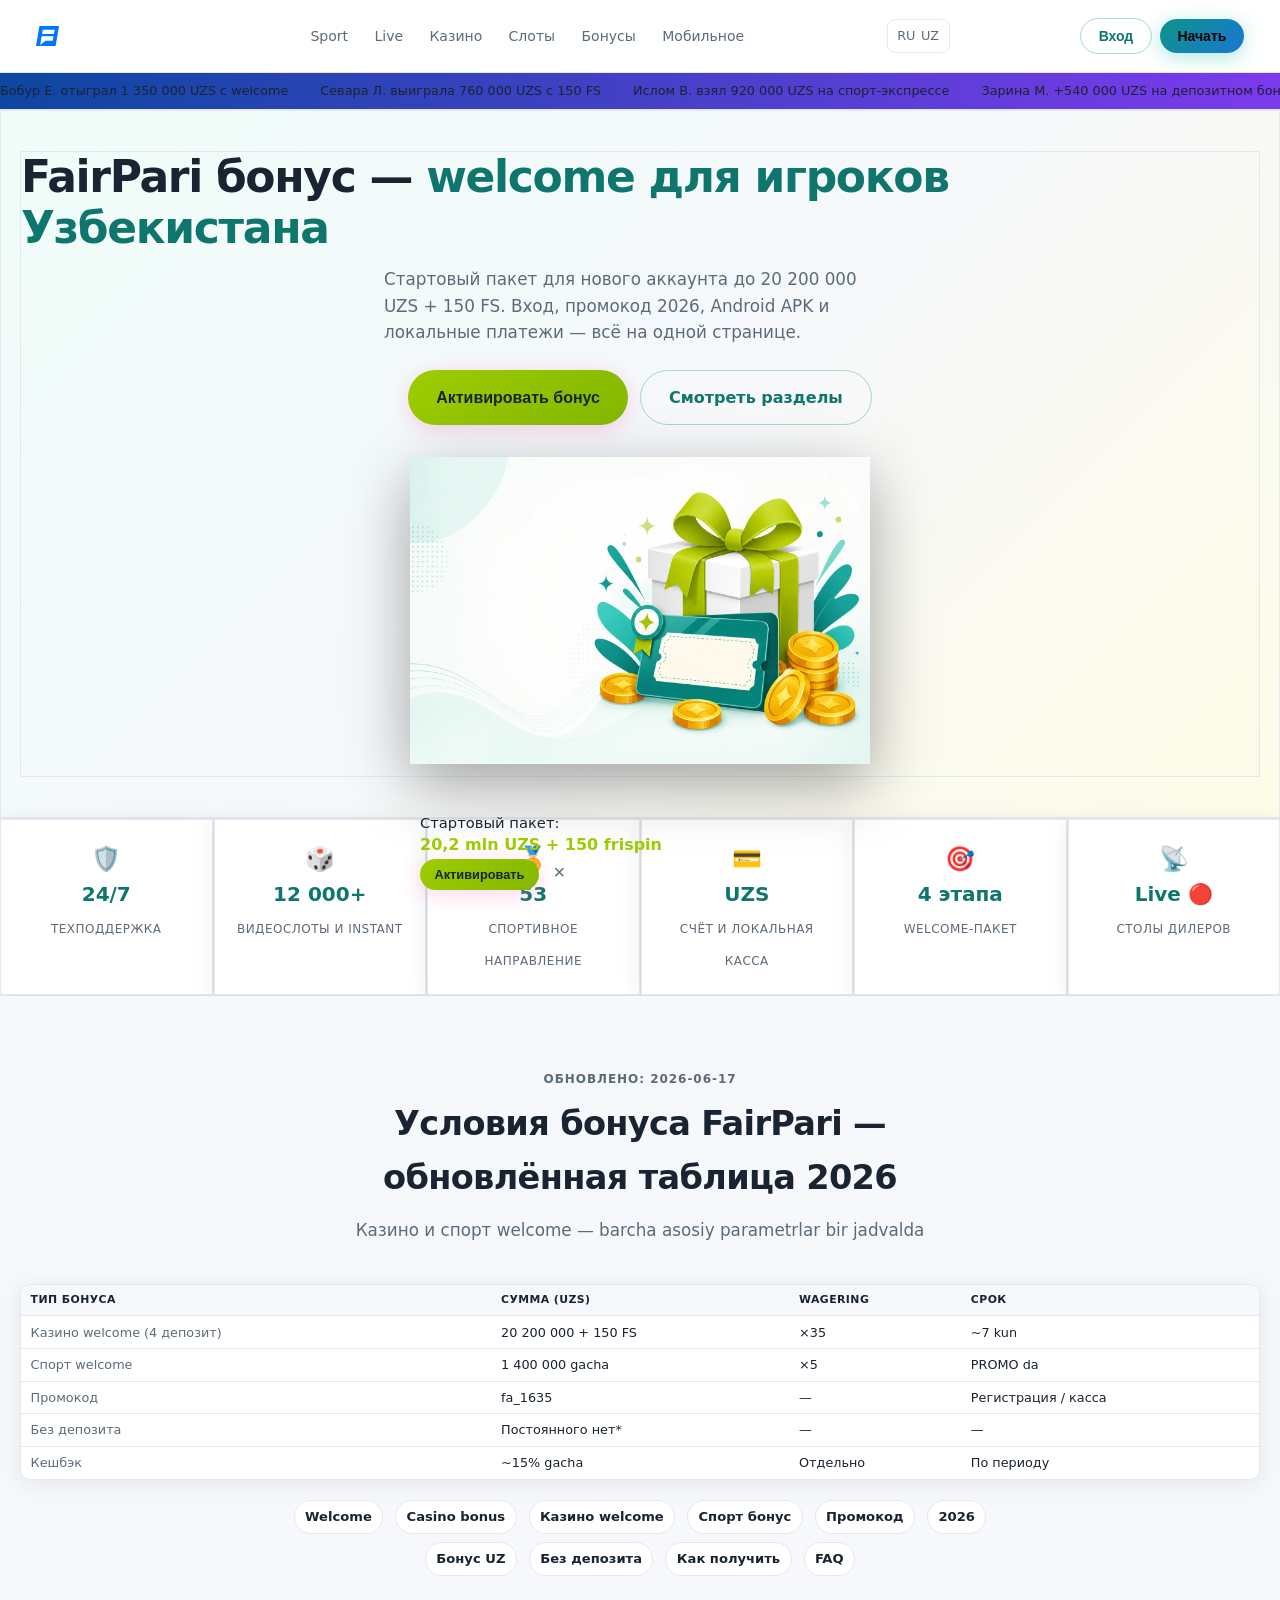
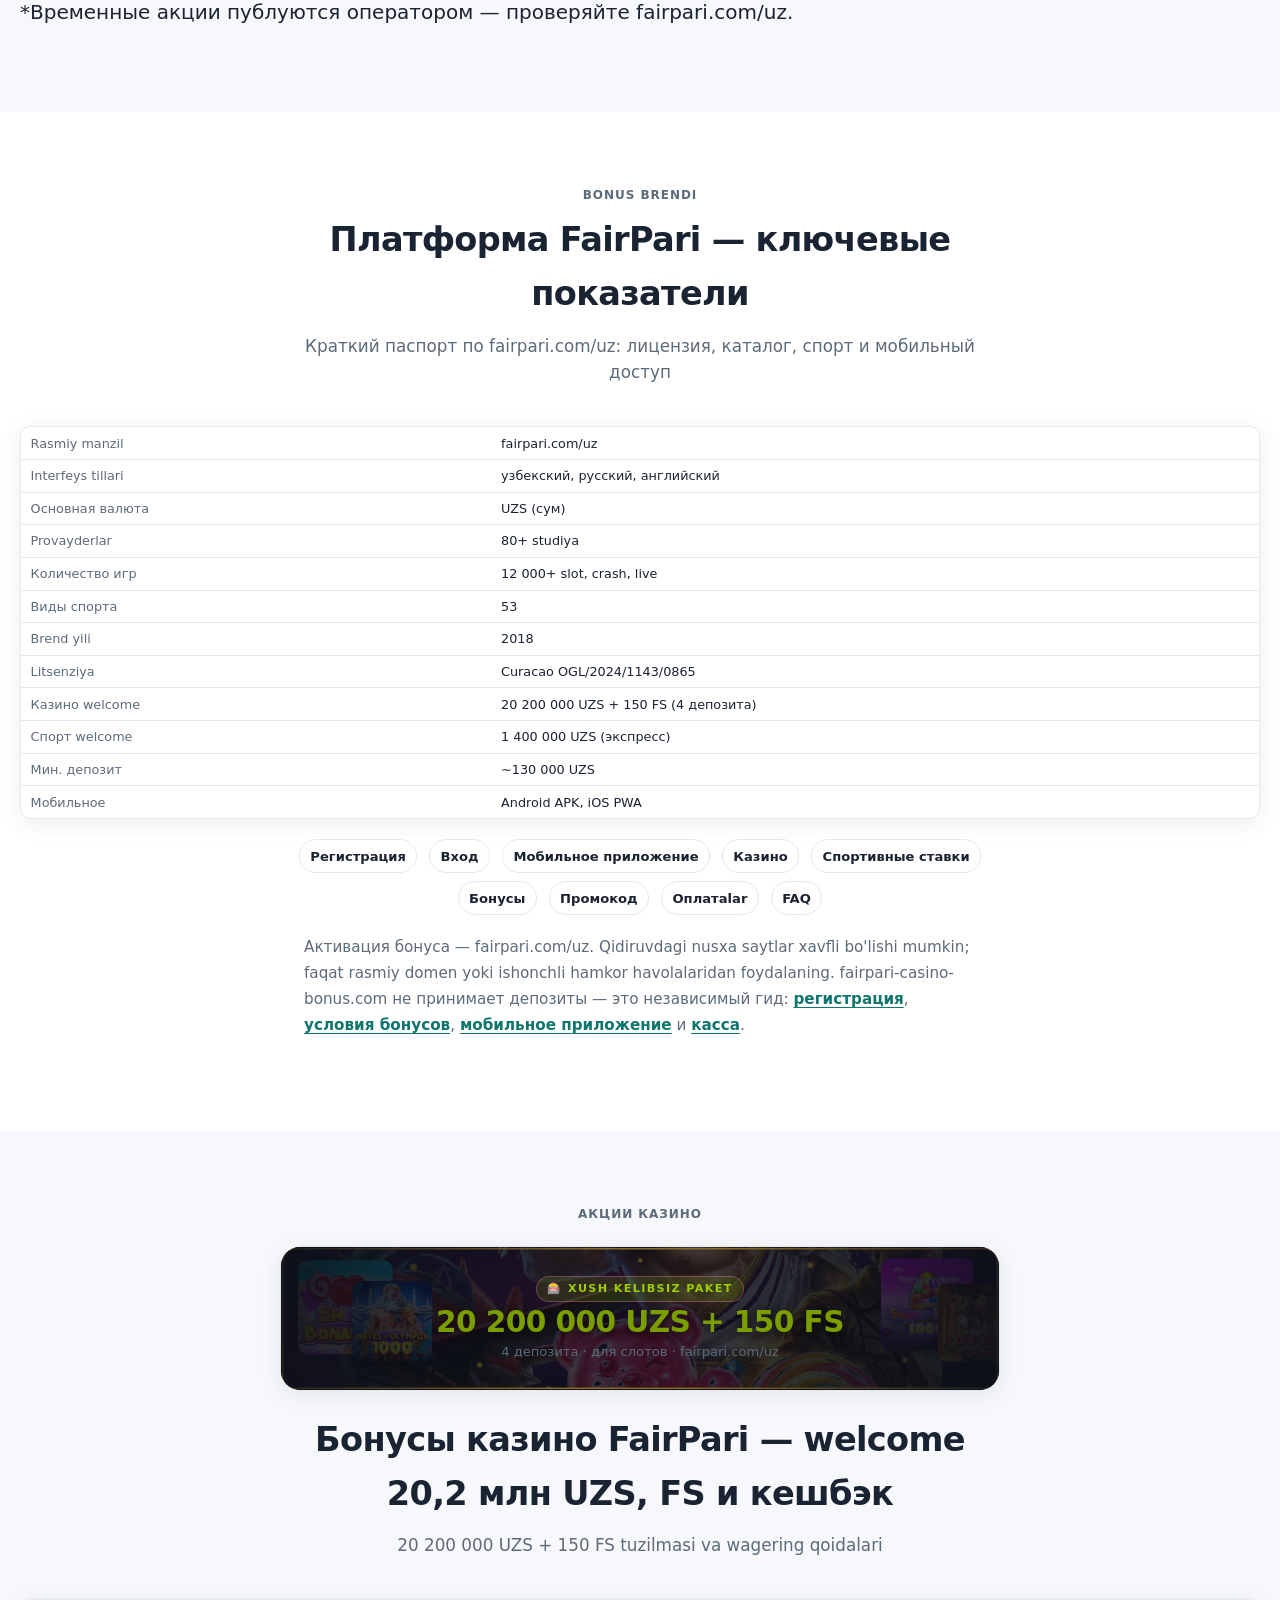
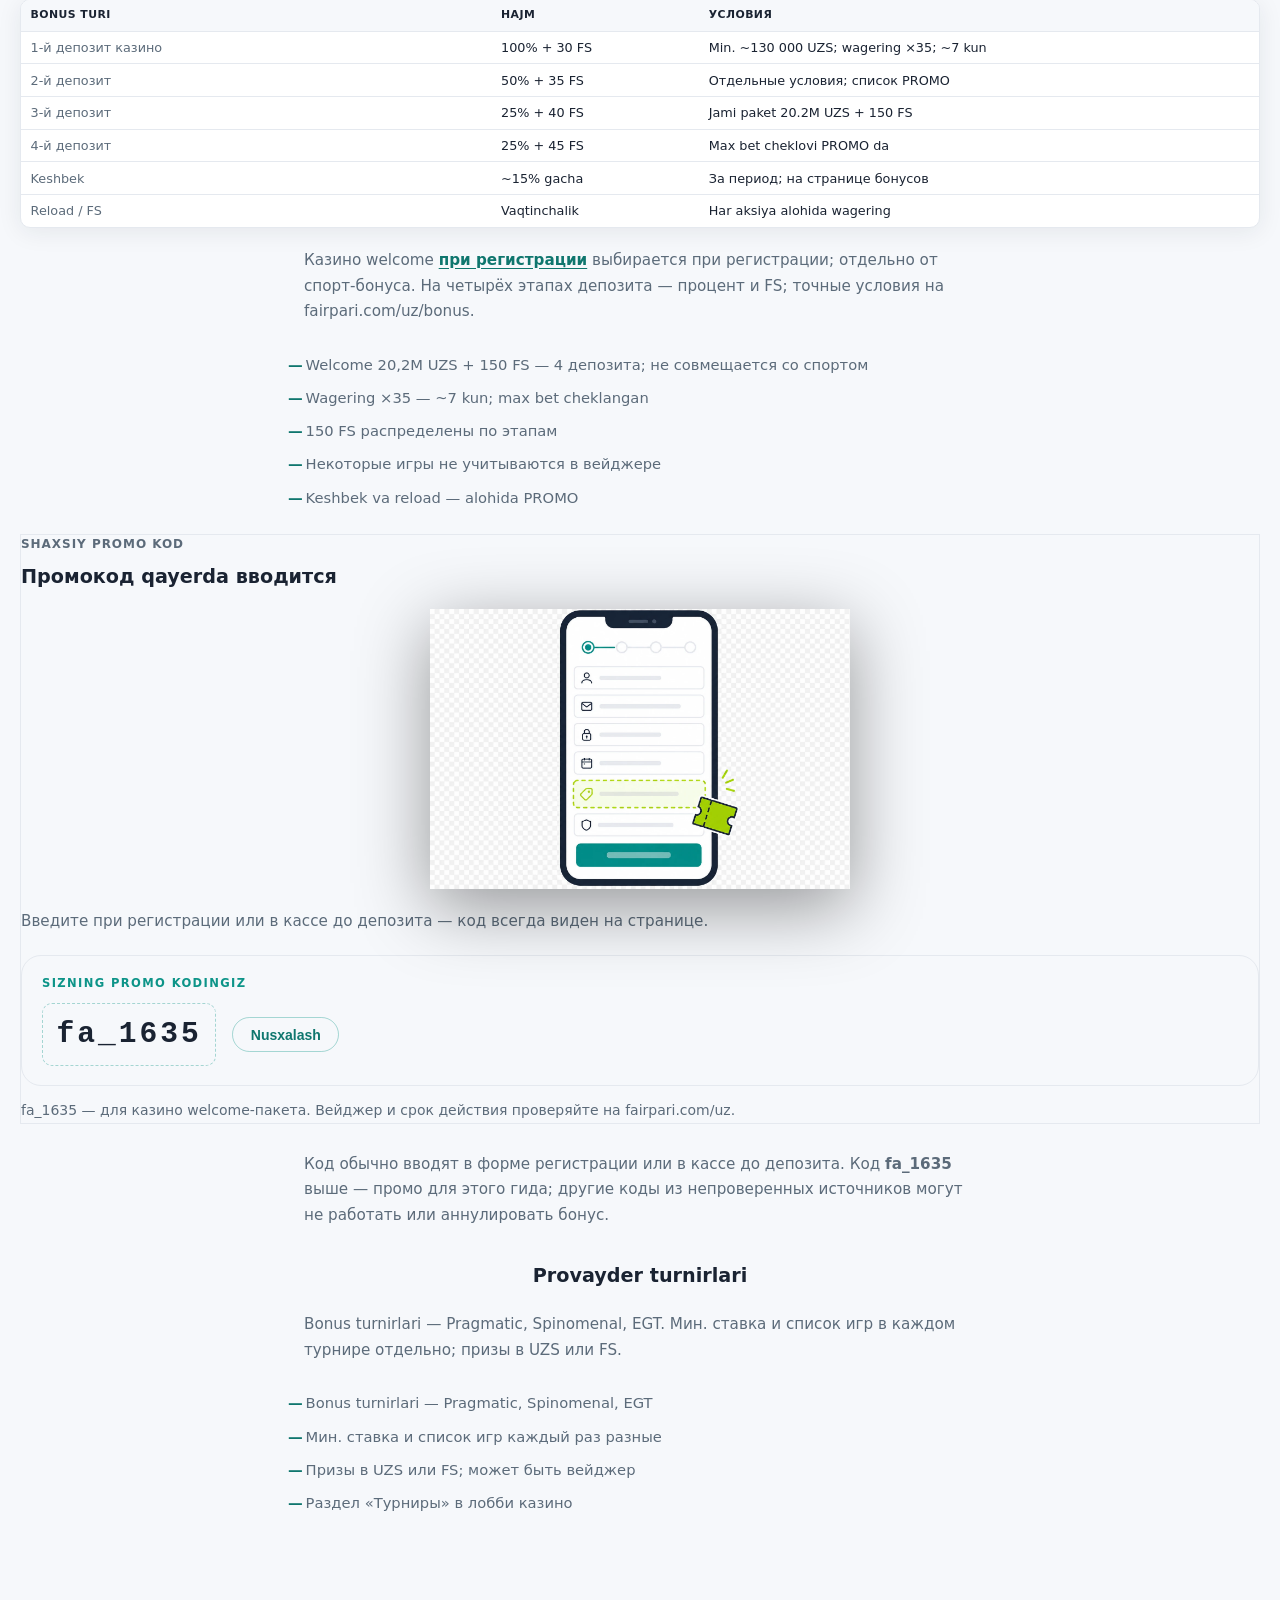
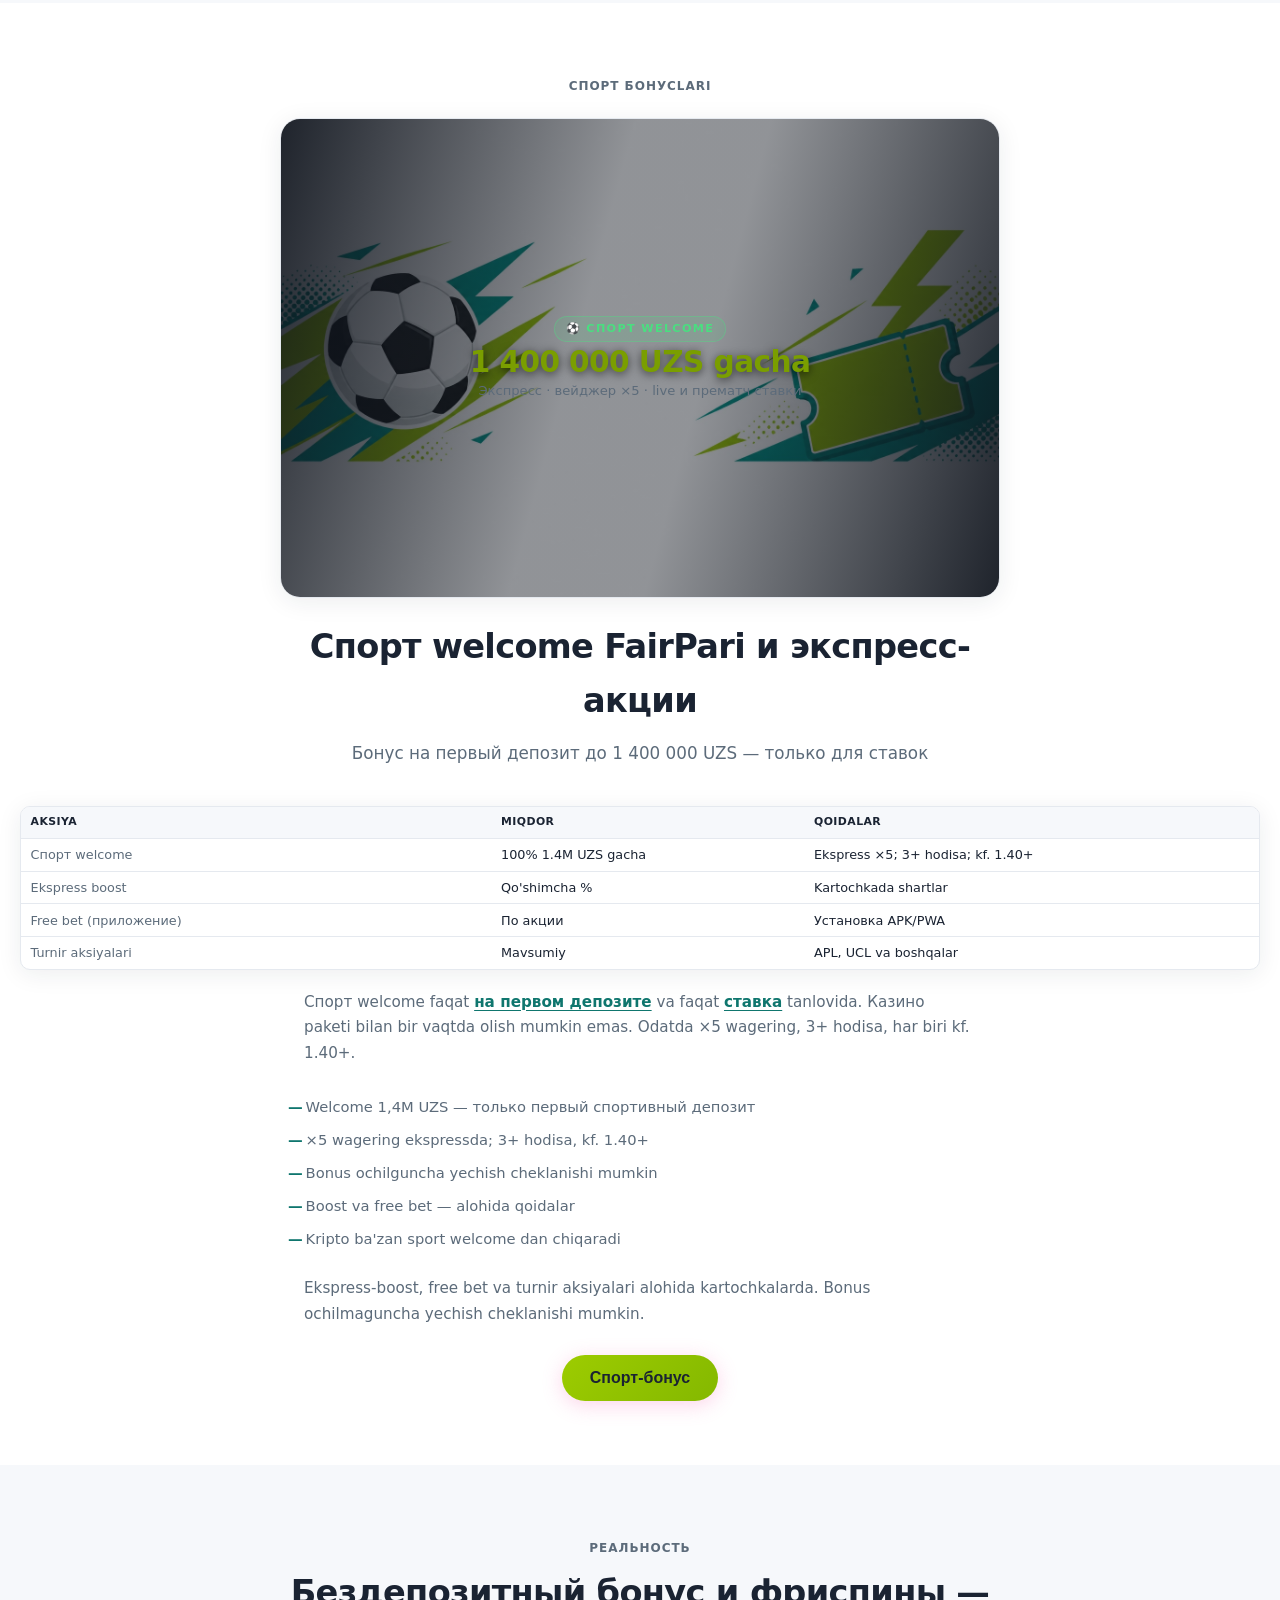
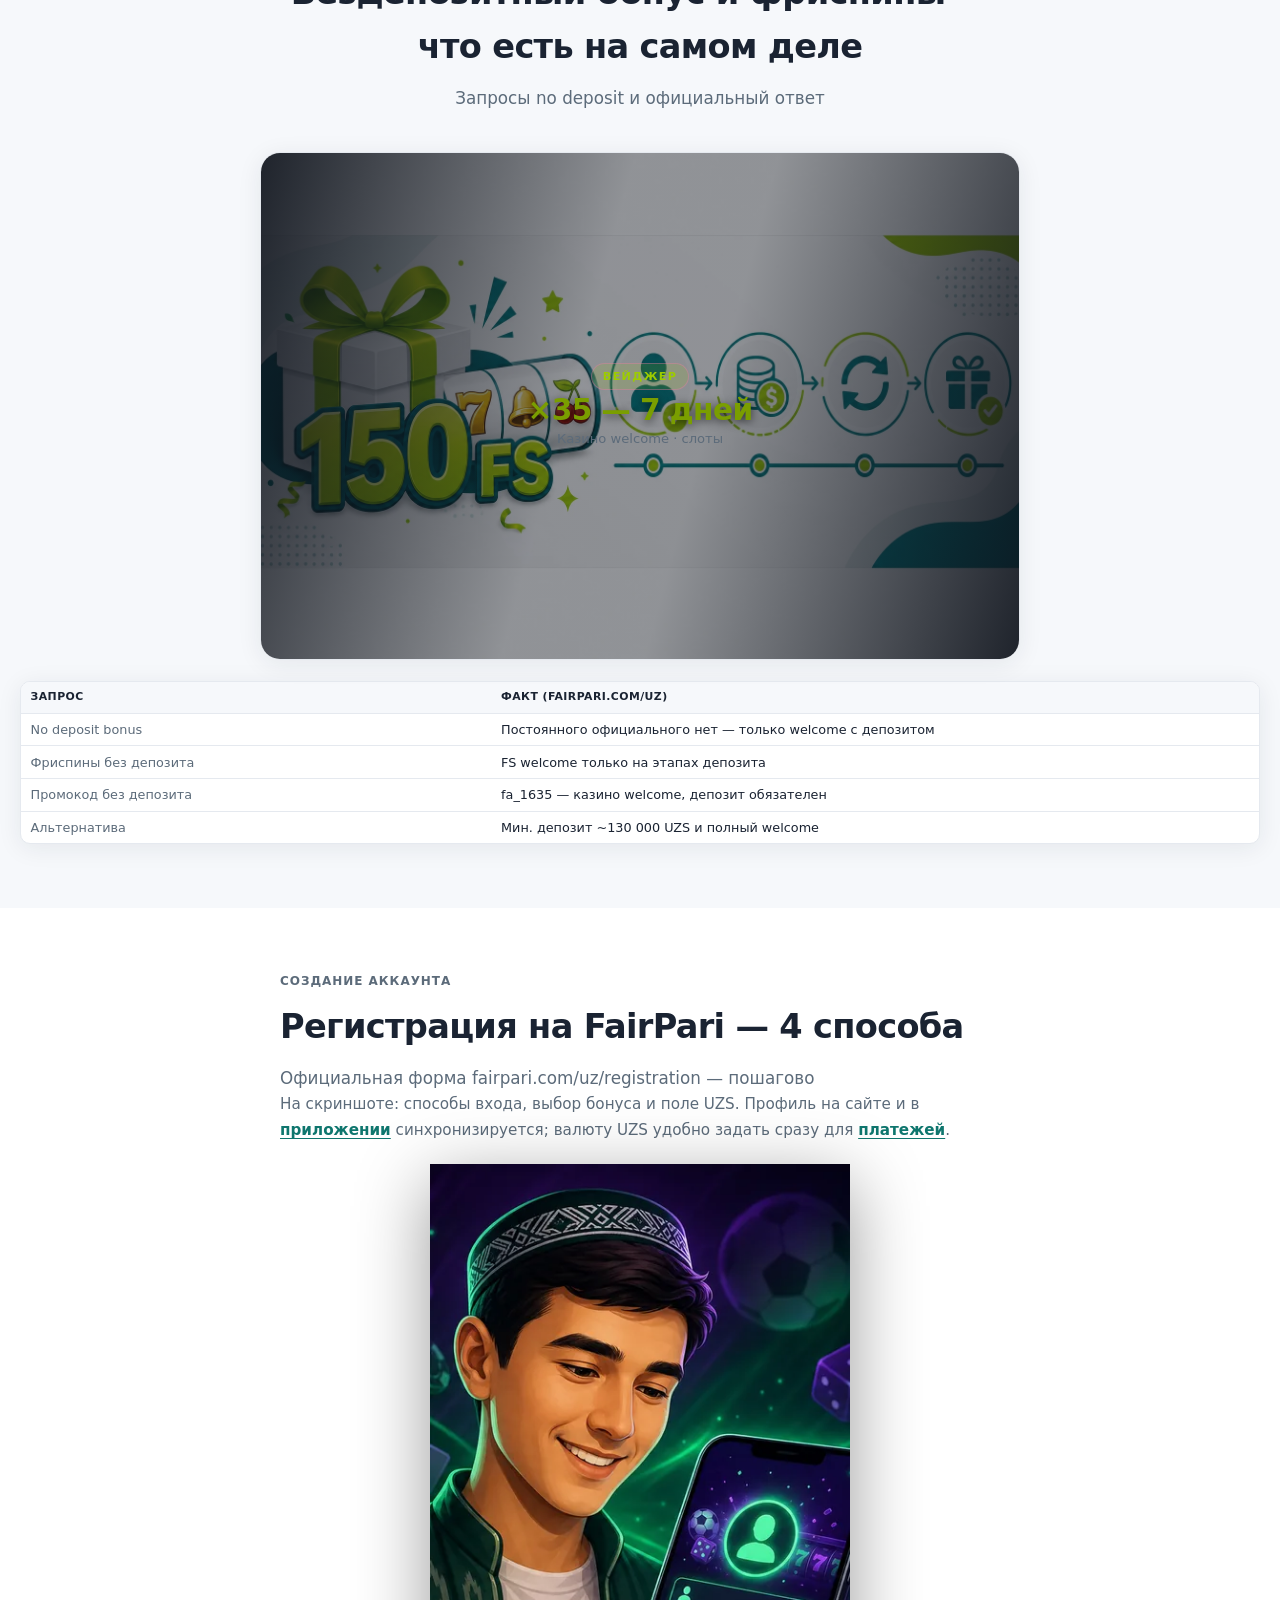
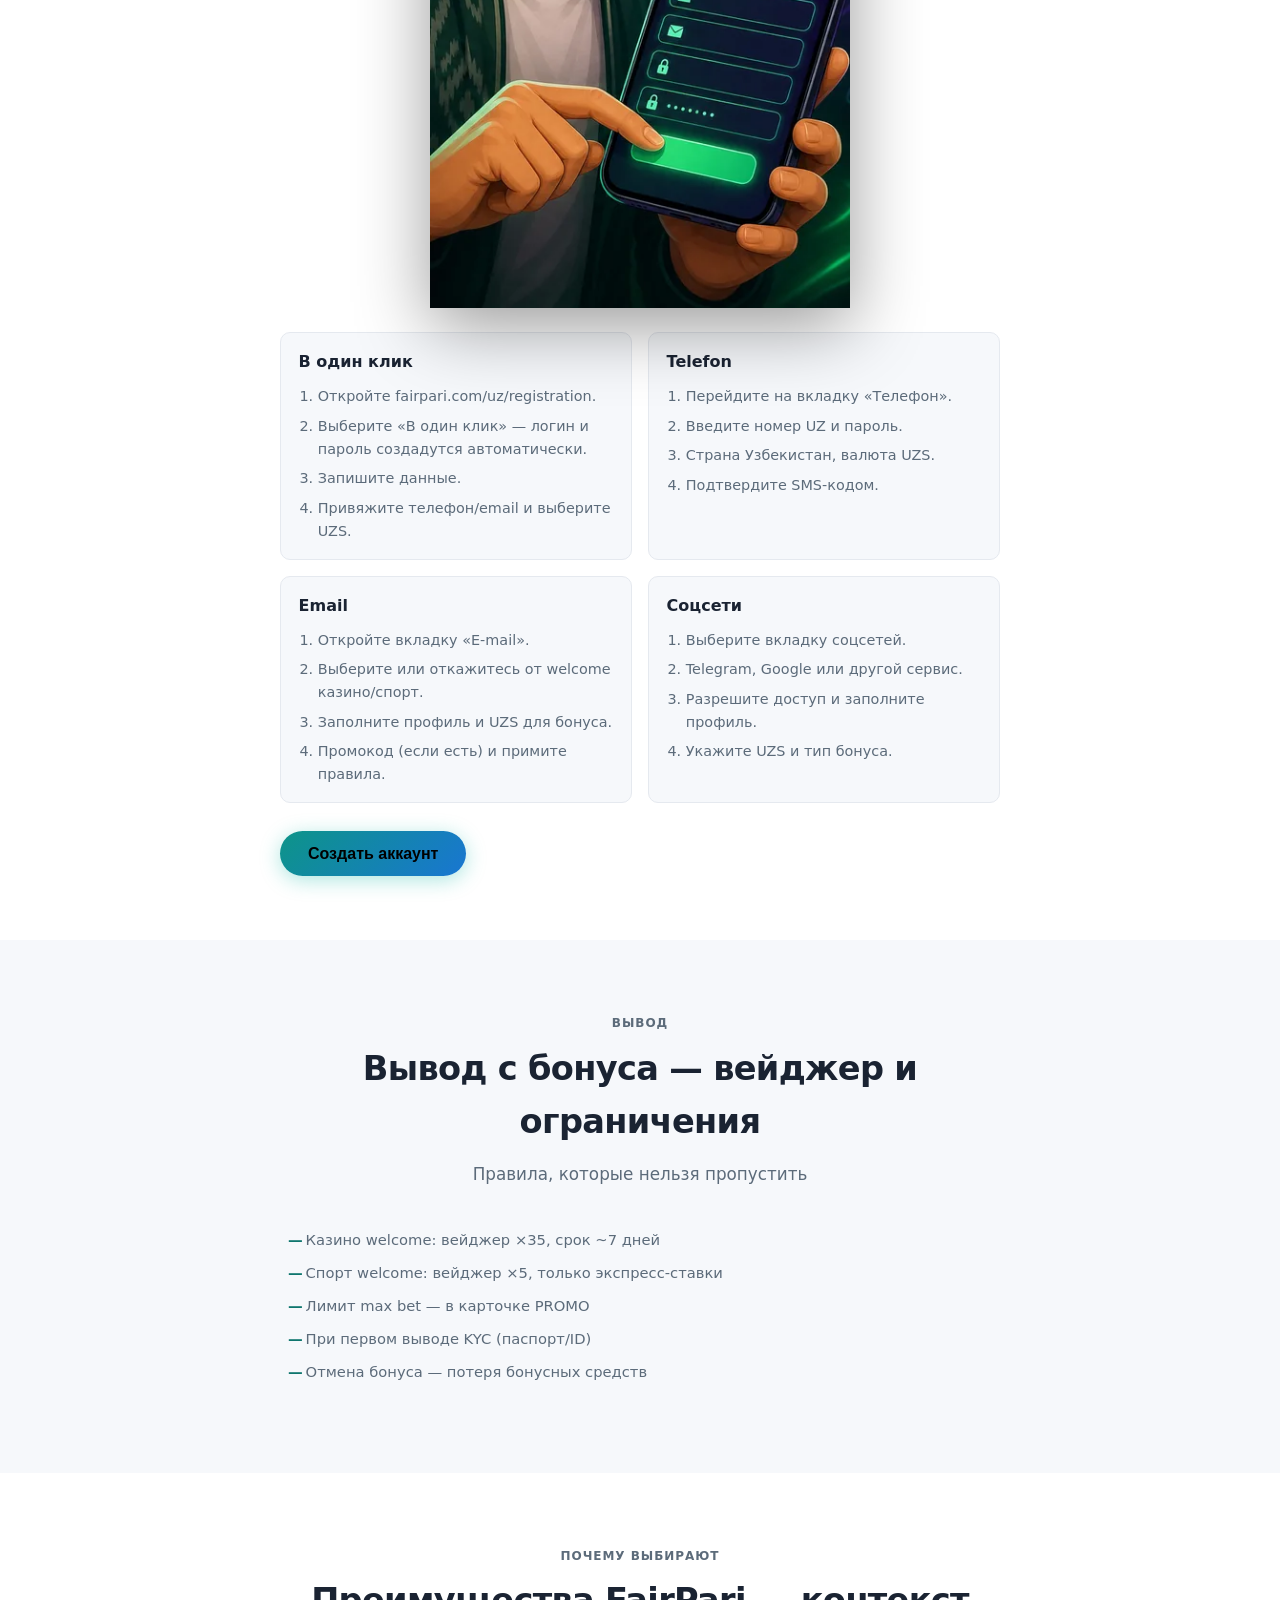
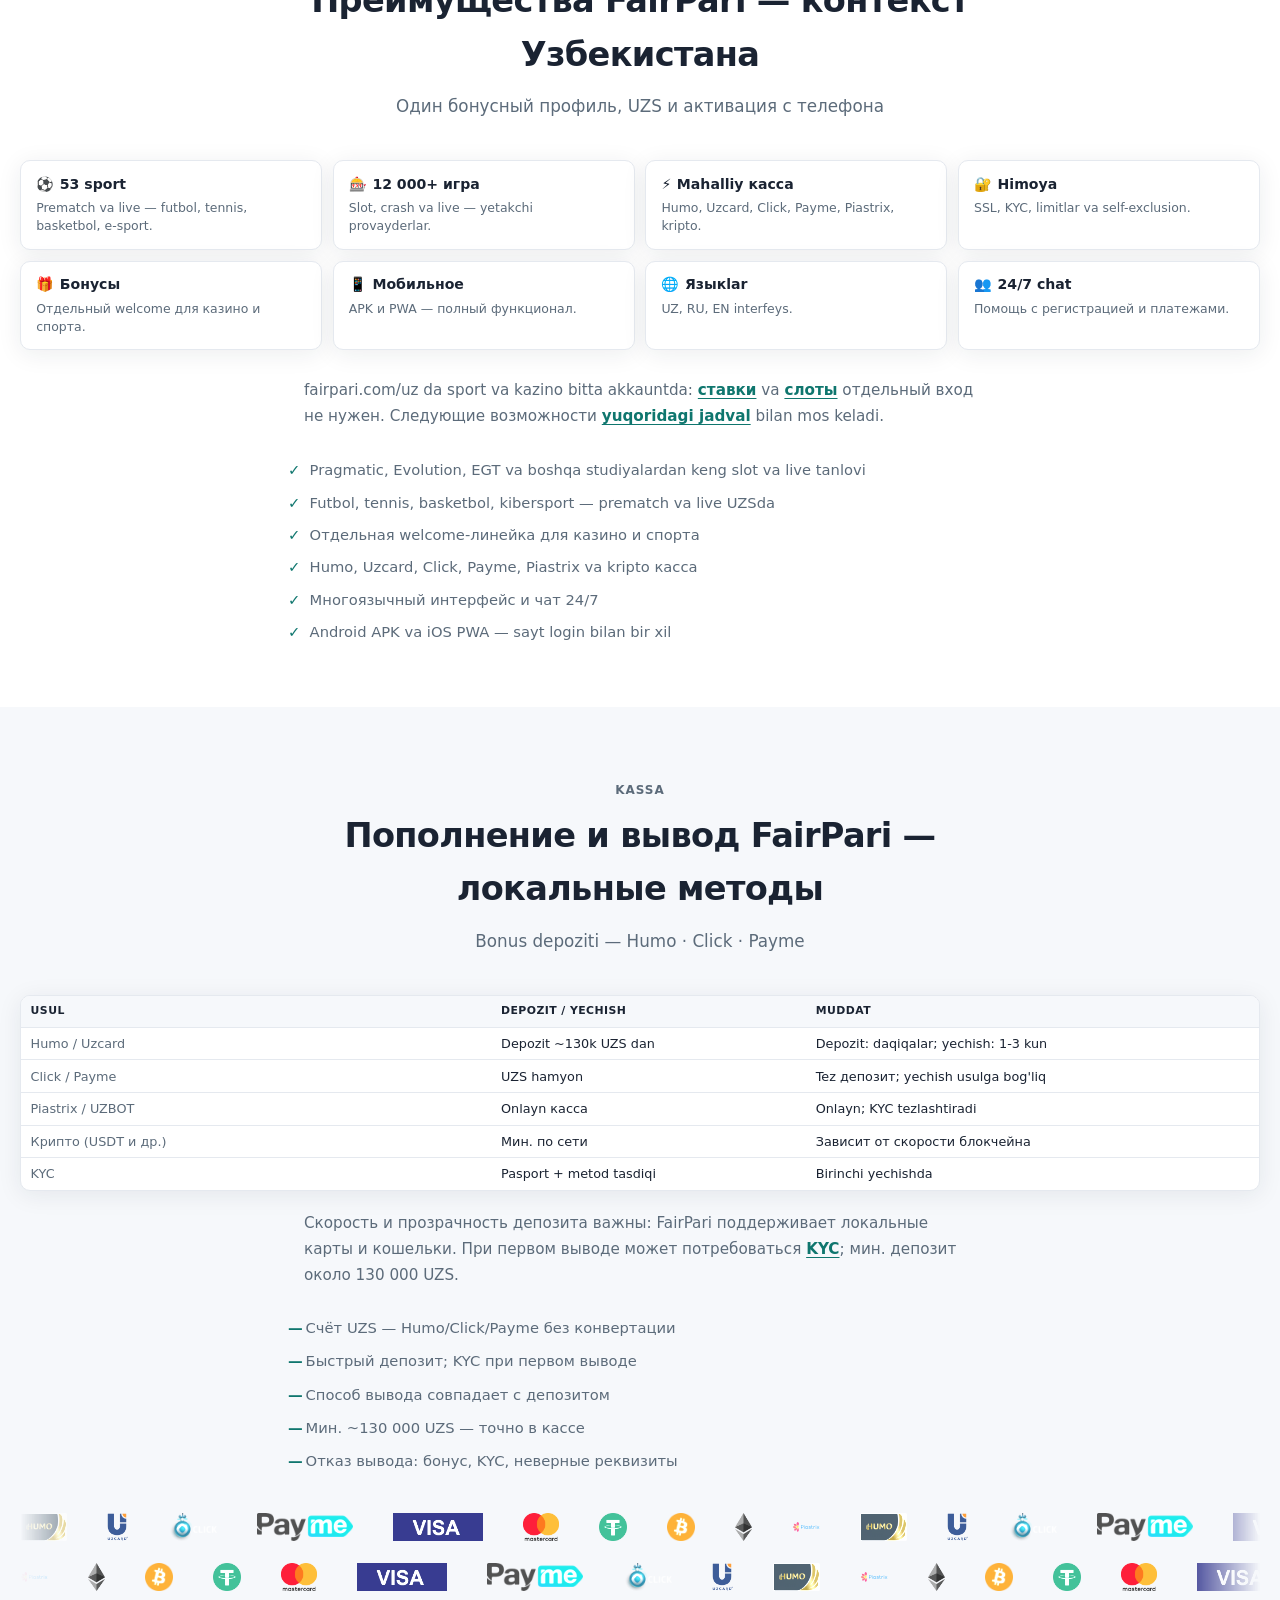
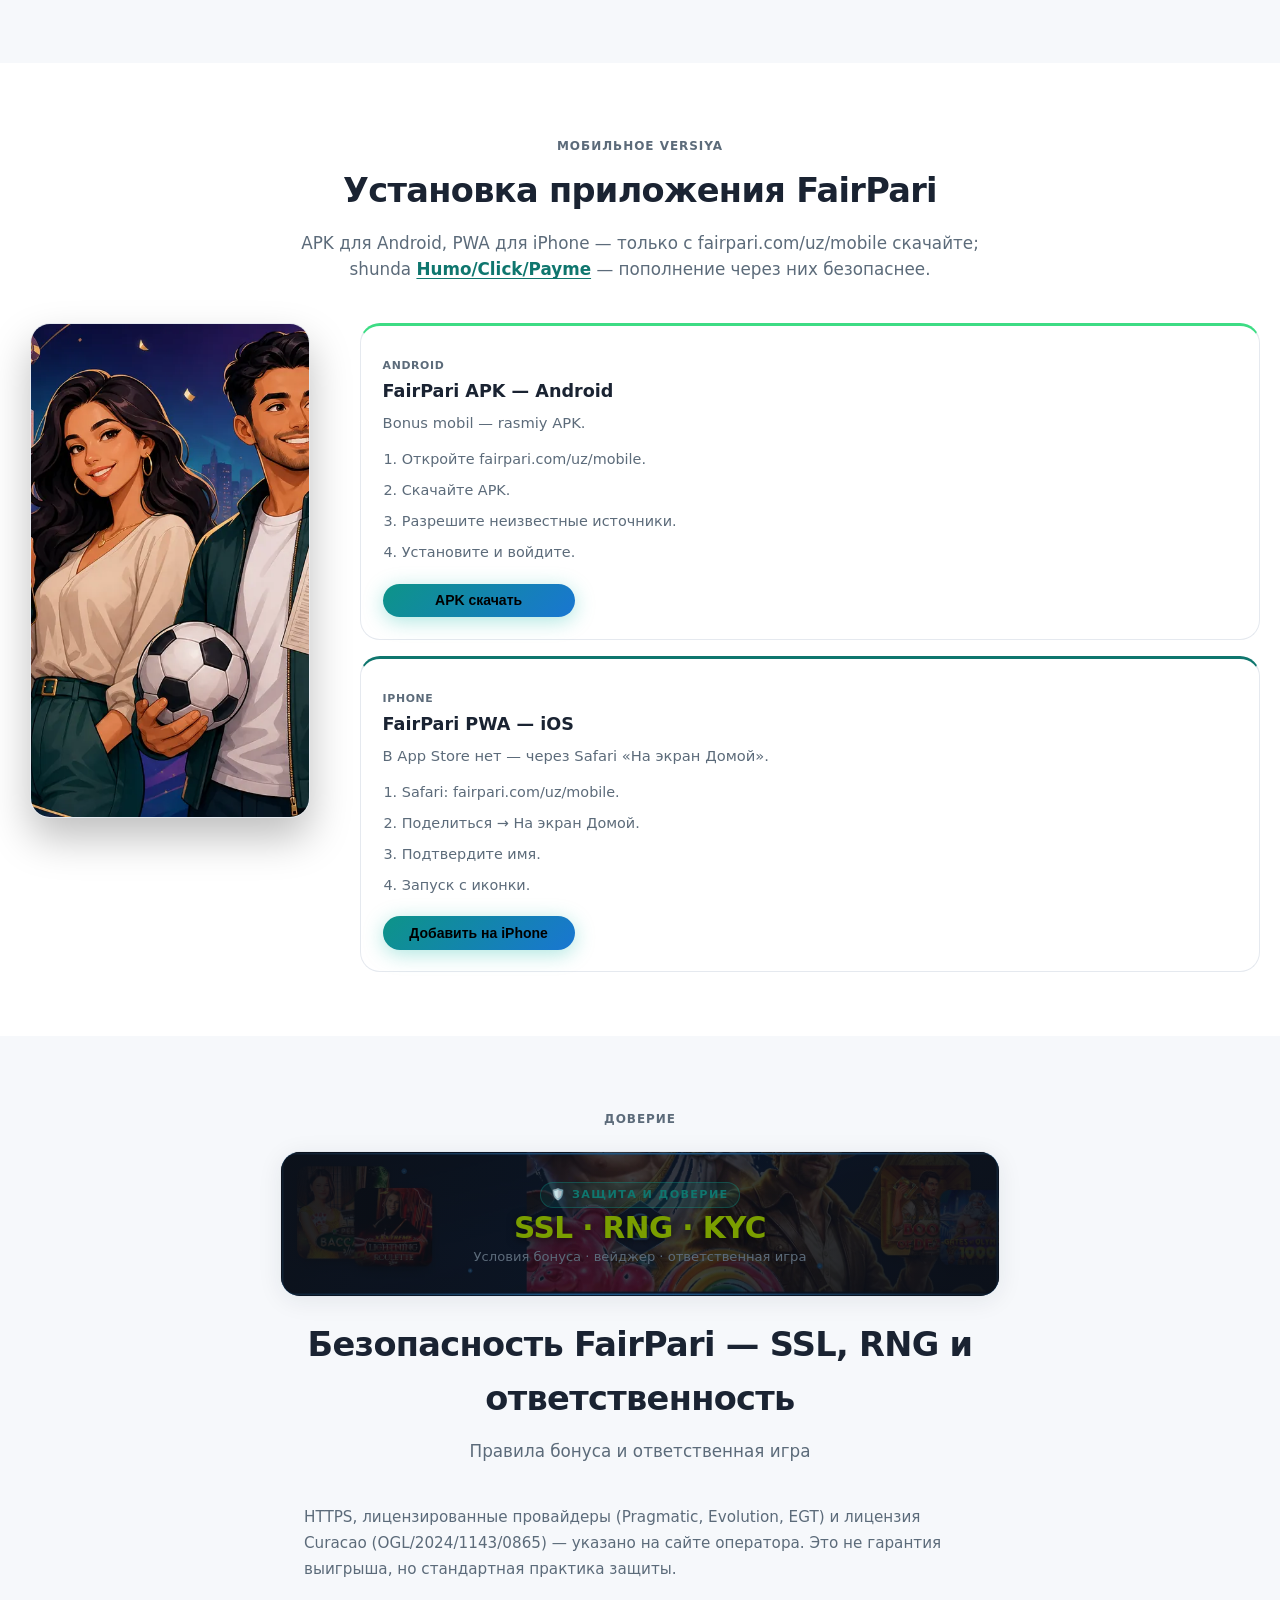
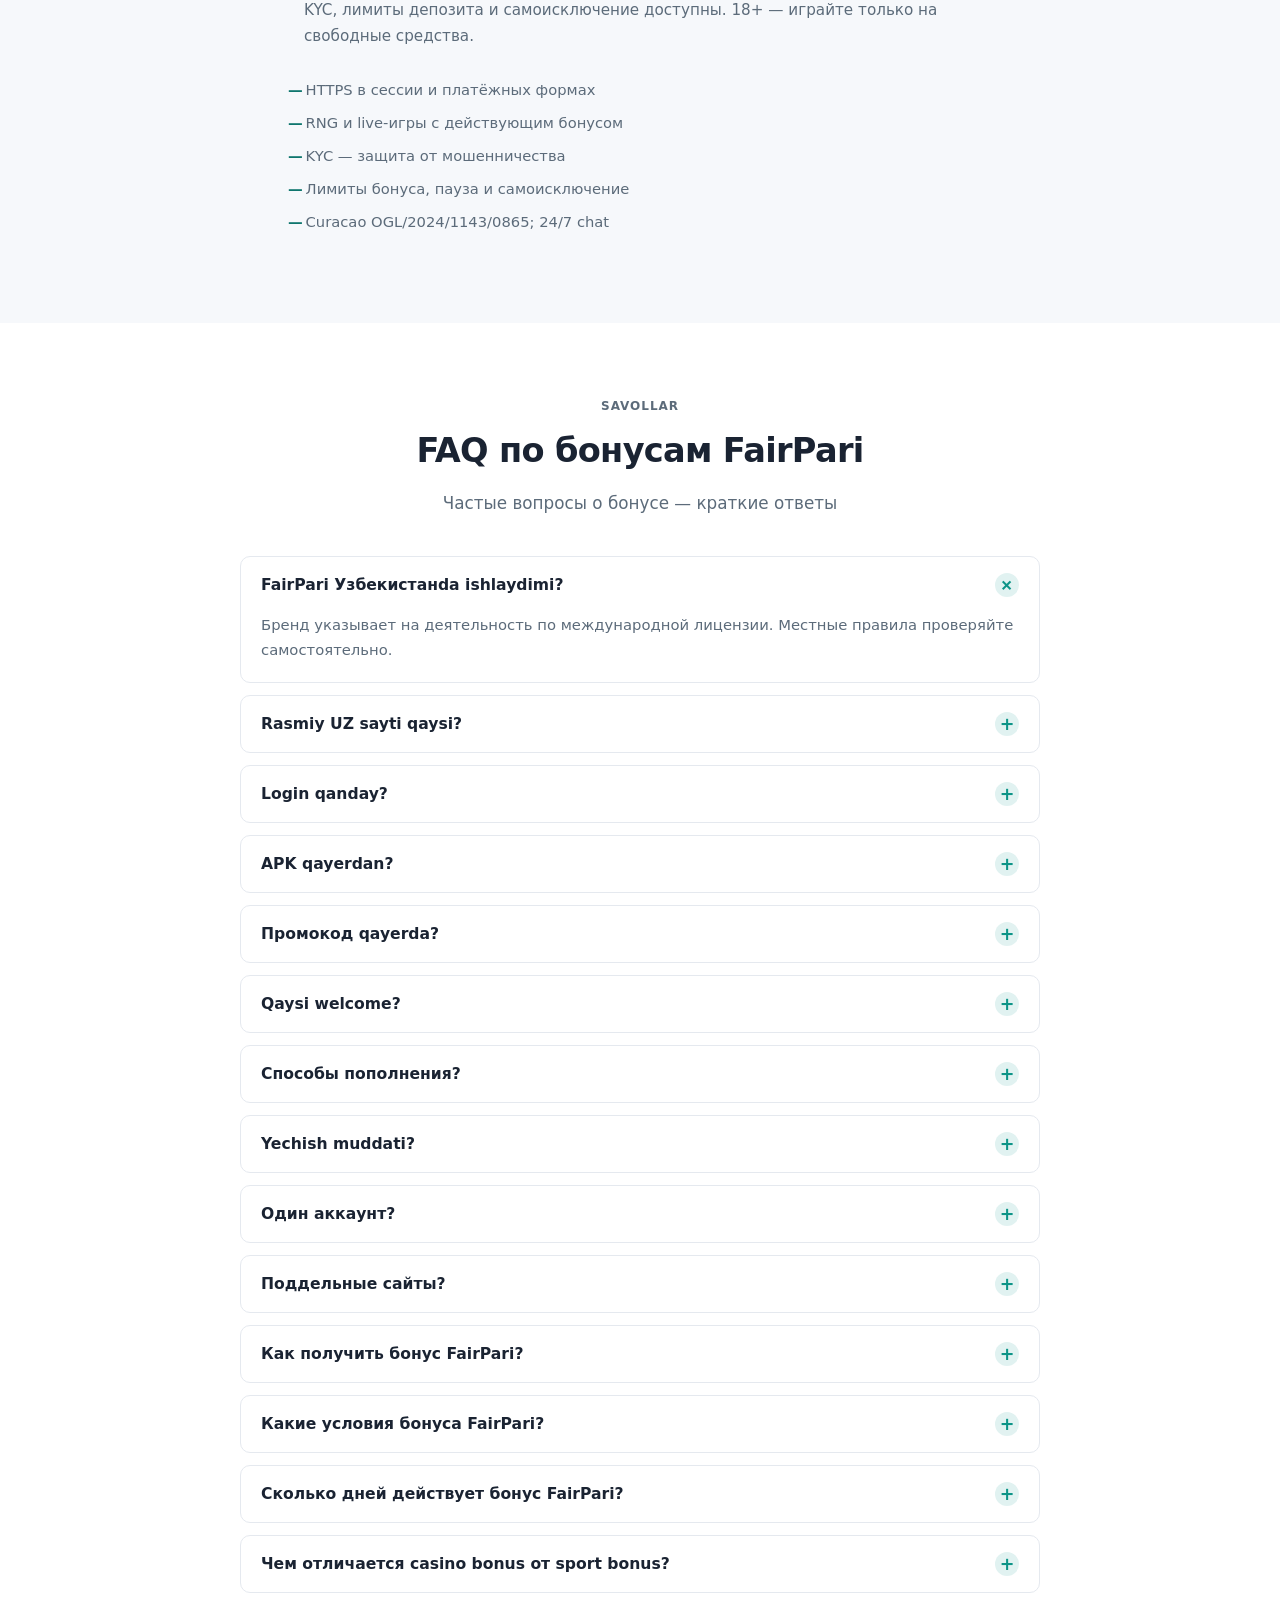
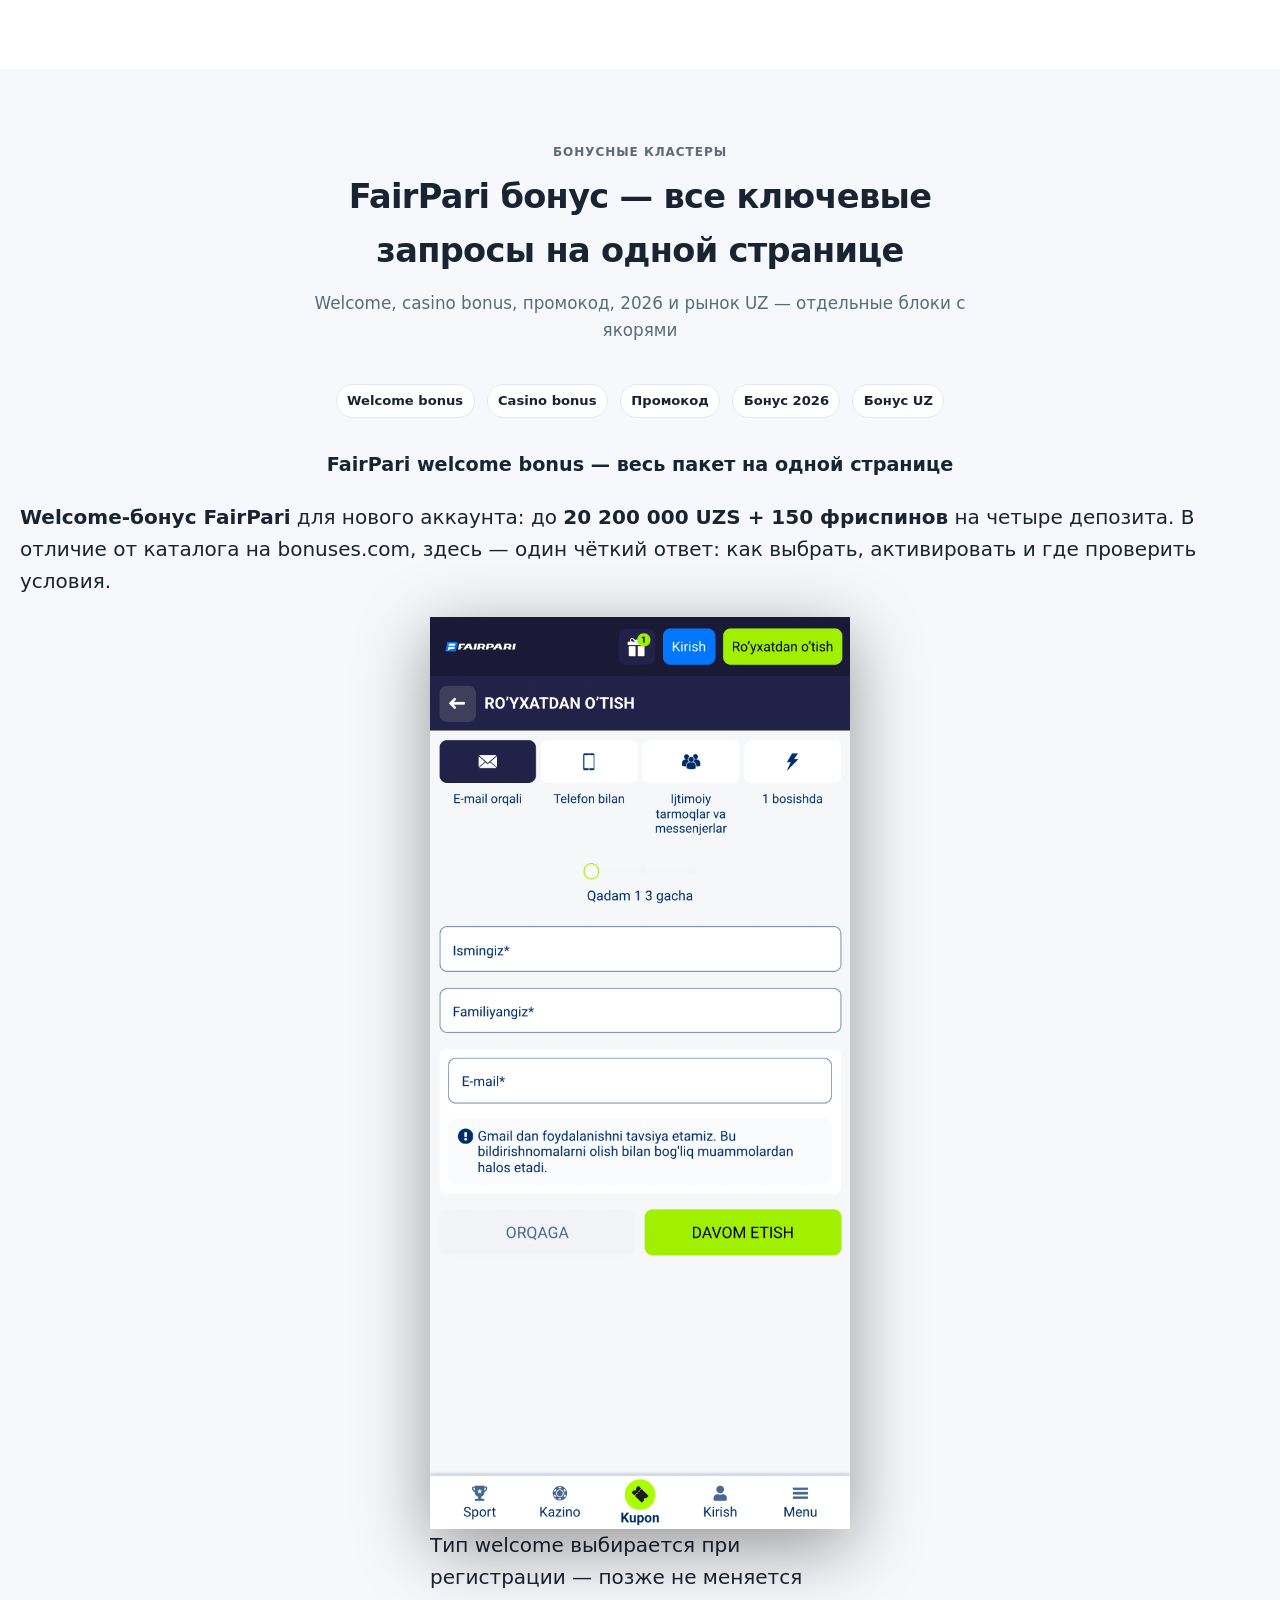
==== commit 5b7c67ba: "Sync RU index with expanded UZ content and full Russian translation. Add sync_ru_translation.py to m" ====
--- a/ru/index.html
+++ b/ru/index.html
@@ -12,8 +12,8 @@
     <link rel="icon" href="../assets/favicon-32x32.png" type="image/png" sizes="32x32" />
     <link rel="icon" href="../assets/favicon-16x16.png" type="image/png" sizes="16x16" />
     <link rel="apple-touch-icon" href="../assets/apple-touch-icon.png" sizes="180x180" />
-    <link rel="stylesheet" href="../css/style.css?v=20260610" />
-    <link rel="stylesheet" href="../css/fairpari-light-theme.css?v=20260617" />
+    <link rel="stylesheet" href="../css/style.css?v=20260618" />
+    <link rel="stylesheet" href="../css/fairpari-light-theme.css?v=20260618" />
     <link rel="canonical" href="https://fairpari-casino-bonus.com/ru/" data-slot="meta.canonical" />
 
 
@@ -115,10 +115,10 @@
       ],
       "@id": "https://fairpari-casino-bonus.com/#webpage",
       "url": "https://fairpari-casino-bonus.com/ru/",
-      "name": "FairPari UZ qo'llanmasi — kazino, sport tikish va bonuslar 2026",
-      "headline": "FairPari UZ qo'llanmasi — kazino, sport tikish va bonuslar 2026",
-      "description": "fairpari-casino-bonus.com da FairPari haqida batafsil yo'riqnoma: akkaunt ochish, 20 200 000 UZS + 150 FS paketi, promo kod, APK, Humo/Click/Payme. Mustaqil ma'lumot, 18+.",
-      "keywords": "fairpari, fair pari, fairpari uz, fairpari login, fairpari promo kod, fairpari apk, fairpari bonus 2026, bukmeker o'zbekiston, onlayn kazino uz, sport ставка, fairpari-casino-bonus.com, регистрация fairpari",
+      "name": "Гид по бонусам FairPari UZ — казино, спорт и welcome 2026",
+      "headline": "Гид по бонусам FairPari UZ — казино, спорт и welcome 2026",
+      "description": "Подробный гид по бонусам FairPari на fairpari-casino-bonus.com: регистрация, пакет 20 200 000 UZS + 150 FS, промокод, APK, Humo/Click/Payme. Независимая информация, 18+.",
+      "keywords": "fairpari, fair pari, fairpari uz, fairpari login, fairpari промокод, fairpari apk, fairpari бонус 2026, букмекер узбекистан, онлайн казино uz, ставки на спорт, fairpari-casino-bonus.com, регистрация fairpari",
       "isPartOf": {
         "@id": "https://fairpari-casino-bonus.com/#website"
       },
@@ -177,7 +177,7 @@
         {
           "@type": "ListItem",
           "position": 4,
-          "name": "Мобильное ilova",
+          "name": "Мобильное приложение",
           "url": "https://fairpari-casino-bonus.com/#app"
         },
         {
@@ -228,7 +228,7 @@
           "name": "FairPari Узбекистанda ishlaydimi?",
           "acceptedAnswer": {
             "@type": "Answer",
-            "text": "Brend xalqaro litsenziya asosida faoliyat yuritishini ko'rsatadi. Mahalliy qonun-qoidalarni mustaqil проверьте."
+            "text": "Бренд указывает на деятельность по международной лицензии. Местные правила проверяйте самостоятельно."
           }
         },
         {
@@ -383,27 +383,27 @@
     </header>
 
     <!-- Live wins ticker — R777 -->
-    <div class="live-wins" aria-hidden="true"><div class="live-wins__track"><span class="live-wins__item">Bobur E. welcome bonusdan 1 350 000 UZS o'ynadi</span><span class="live-wins__item">Sevara L. 150 FS dan 760 000 UZS yig'di</span><span class="live-wins__item">Islom V. sport ekspressda 920 000 UZS oldi</span><span class="live-wins__item">Zarina M. depozit bonusida 540 000 UZS</span><span class="live-wins__item">Ravshan G. promo kod bilan 1 880 000 UZS</span><span class="live-wins__item">Bobur E. welcome bonusdan 1 350 000 UZS o'ynadi</span><span class="live-wins__item">Sevara L. 150 FS dan 760 000 UZS yig'di</span><span class="live-wins__item">Islom V. sport ekspressda 920 000 UZS oldi</span><span class="live-wins__item">Zarina M. depozit bonusida 540 000 UZS</span><span class="live-wins__item">Ravshan G. promo kod bilan 1 880 000 UZS</span></div></div>
+    <div class="live-wins" aria-hidden="true"><div class="live-wins__track"><span class="live-wins__item">Бобур Е. отыграл 1 350 000 UZS с welcome</span><span class="live-wins__item">Севара Л. выиграла 760 000 UZS с 150 FS</span><span class="live-wins__item">Ислом В. взял 920 000 UZS на спорт-экспрессе</span><span class="live-wins__item">Зарина М. +540 000 UZS на депозитном бонусе</span><span class="live-wins__item">Равшан Г. 1 880 000 UZS с промокодом</span><span class="live-wins__item">Бобур Е. отыграл 1 350 000 UZS с welcome</span><span class="live-wins__item">Севара Л. выиграла 760 000 UZS с 150 FS</span><span class="live-wins__item">Ислом В. взял 920 000 UZS на спорт-экспрессе</span><span class="live-wins__item">Зарина М. +540 000 UZS на депозитном бонусе</span><span class="live-wins__item">Равшан Г. 1 880 000 UZS с промокодом</span></div></div>
 
     <main id="main"><section class="hero" aria-label="Главная">
         <article class="hero__banner" data-slot="hero.banner">
           <div class="container hero__slide-inner hero__slide-inner--split">
             <div class="hero__copy">
               <h1 class="hero__title">FairPari бонус — <em>welcome для игроков Узбекистана</em></h1>
-              <p class="hero__subtitle" data-slot="hero.subtitle">Стартовый пакет для нового аккаунта до 20 200 000 UZS + 150 FS. Вход, промокод 2026, Android APK и локальные платежи — barchasi bir joyda.</p>
+              <p class="hero__subtitle" data-slot="hero.subtitle">Стартовый пакет для нового аккаунта до 20 200 000 UZS + 150 FS. Вход, промокод 2026, Android APK и локальные платежи — всё на одной странице.</p>
               <div class="hero__actions">
                 <button type="button" class="btn btn--gold btn--lg js-go-partner" data-slot="hero.cta_primary">Активировать бонус</button>
                 <a class="btn btn--ghost btn--lg" href="#about" data-slot="hero.cta_secondary">Смотреть разделы</a>
               </div>
             </div>
-            <figure class="hero__art" data-slot="hero.image"><img src="../assets/hero-bonus-light.webp" alt="FairPari UZ sharhi — sport liniyasi, kazino lobbisi va UZS bonuslari" loading="eager" fetchpriority="high" /></figure>
+            <figure class="hero__art" data-slot="hero.image"><img src="../assets/hero-bonus-light.webp" alt="FairPari UZ — спорт, казино и бонусы в UZS" loading="eager" fetchpriority="high" /></figure>
           </div>
         </article>
 
         <div class="stats-bar stats-bar--cards">
           <div class="stat-item">
             <span class="stat-item__icon" data-slot="stats.1.icon">🛡️</span>
-            <span class="stat-item__value" data-slot="stats.1.value">Doimiy</span>
+            <span class="stat-item__value" data-slot="stats.1.value">24/7</span>
             <span class="stat-item__label" data-slot="stats.1.label">техподдержка</span>
           </div>
           <div class="stat-item">
@@ -413,7 +413,7 @@
           </div>
           <div class="stat-item">
             <span class="stat-item__icon" data-slot="stats.3.icon">🏅</span>
-            <span class="stat-item__value" data-slot="stats.3.value">53 ta</span>
+            <span class="stat-item__value" data-slot="stats.3.value">53</span>
             <span class="stat-item__label" data-slot="stats.3.label">спортивное направление</span>
           </div>
           <div class="stat-item">
@@ -423,7 +423,7 @@
           </div>
           <div class="stat-item">
             <span class="stat-item__icon" data-slot="stats.5.icon">🎯</span>
-            <span class="stat-item__value" data-slot="stats.5.value">4 bosqich</span>
+            <span class="stat-item__value" data-slot="stats.5.value">4 этапа</span>
             <span class="stat-item__label" data-slot="stats.5.label">welcome-пакет</span>
           </div>
           <div class="stat-item">
@@ -464,7 +464,7 @@
       <a href="#registration">Как получить</a>
       <a href="#faq">FAQ</a>
     </nav>
-    <p class="table-note">*Временные акции operator tomonidan e'lon qilinadi — fairpari.com/uz da проверьте.</p>
+    <p class="table-note">*Временные акции публуются оператором — проверяйте fairpari.com/uz.</p>
   </div>
 </section>
 <section class="section" id="about">
@@ -492,10 +492,10 @@
 </tbody>
             </table>
           </div>
-          <nav class="on-page-nav" aria-label="Sahifa bo'limlari">
+          <nav class="on-page-nav" aria-label="Разделы страницы">
             <a href="#registration">Регистрация</a>
             <a href="#login">Вход</a>
-            <a href="#app">Мобильное ilova</a>
+            <a href="#app">Мобильное приложение</a>
             <a href="#casino">Казино</a>
             <a href="#sports">Спортивные ставки</a>
             <a href="#bonuses">Бонусы</a>
@@ -504,7 +504,7 @@
             <a href="#faq">FAQ</a>
           </nav>
           <div class="section__intro">
-            <p data-slot="block2.mirror_text">Bonus faollashtirish — fairpari.com/uz. Qidiruvdagi nusxa saytlar xavfli bo'lishi mumkin; faqat rasmiy domen yoki ishonchli hamkor havolalaridan foydalaning. fairpari-casino-bonus.com депозит qabul qilmaydi — bu fairpari-casino-bonus.com qo'llanmasi: <a class="text-link" href="#registration">akkaunt ochish</a>, <a class="text-link" href="#bonuses">bonus shartlari</a>, <a class="text-link" href="#app">mobil ilova</a> va <a class="text-link" href="#payments">касса</a> haqida.</p>
+            <p data-slot="block2.mirror_text">Активация бонуса — fairpari.com/uz. Qidiruvdagi nusxa saytlar xavfli bo'lishi mumkin; faqat rasmiy domen yoki ishonchli hamkor havolalaridan foydalaning. fairpari-casino-bonus.com не принимает депозиты — это независимый гид: <a class="text-link" href="#registration">регистрация</a>, <a class="text-link" href="#bonuses">условия бонусов</a>, <a class="text-link" href="#app">мобильное приложение</a> и <a class="text-link" href="#payments">касса</a>.</p>
           </div>
         </div>
       </section><section class="section section--alt" id="bonuses">
@@ -553,7 +553,7 @@
             <figure class="inline-screenshot inline-screenshot--cutout promo-block__visual">
               <img src="../assets/promo-code-illustration.webp" alt="FairPari регистрация formasi — promo kod maydoni va fa_1635 kiritish joyi" loading="lazy" width="440" height="780" />
             </figure>
-            <p class="content-block__lead">Регистрацияda yoki в кассе депозита oldin kiriting — kod sahifada doim ko'rinadi.</p>
+            <p class="content-block__lead">Введите при регистрации или в кассе до депозита — код всегда виден на странице.</p>
             <div class="promo-block__code-panel">
               <span class="promo-block__label">Sizning promo kodingiz</span>
               <div class="promo-block__row">
@@ -568,10 +568,10 @@
           </div>
           <h3 class="section__subheading" data-slot="block9.tournaments_title">Provayder turnirlari</h3>
           <div class="section__intro">
-            <p data-slot="block9.tournaments_text">Bonus turnirlari — Pragmatic, Spinomenal, EGT. Мин. ставка и список игр в каждом турнире отдельно; sovrinlar UZS yoki FS ko'rinishida.</p>
+            <p data-slot="block9.tournaments_text">Bonus turnirlari — Pragmatic, Spinomenal, EGT. Мин. ставка и список игр в каждом турнире отдельно; призы в UZS или FS.</p>
           </div>
           <ul class="section-list" data-build="block9-tournaments-list">
-<li>Bonus turnirlari — Pragmatic, Spinomenal, EGT</li><li>Minimal ставка va игра ro'yxati har safar boshqa</li><li>Призы в UZS или FS; может быть вейджер</li><li>Казино lobbisida «Turnirlar» bo'limi</li>
+<li>Bonus turnirlari — Pragmatic, Spinomenal, EGT</li><li>Мин. ставка и список игр каждый раз разные</li><li>Призы в UZS или FS; может быть вейджер</li><li>Раздел «Турниры» в лобби казино</li>
           </ul>
         </div>
       </section><section class="section" id="betting-bonuses">
@@ -601,7 +601,7 @@
               <tbody data-build="block10">
 <tr><td>Спорт welcome</td><td>100% 1.4M UZS gacha</td><td>Ekspress ×5; 3+ hodisa; kf. 1.40+</td></tr>
 <tr><td>Ekspress boost</td><td>Qo'shimcha %</td><td>Kartochkada shartlar</td></tr>
-<tr><td>Free bet (ilova)</td><td>По акции</td><td>Установка APK/PWA</td></tr>
+<tr><td>Free bet (приложение)</td><td>По акции</td><td>Установка APK/PWA</td></tr>
 <tr><td>Turnir aksiyalari</td><td>Mavsumiy</td><td>APL, UCL va boshqalar</td></tr>
 </tbody>
             </table>
@@ -616,22 +616,33 @@
             <p data-slot="block10.text_2">Ekspress-boost, free bet va turnir aksiyalari alohida kartochkalarda. Bonus ochilmaguncha yechish cheklanishi mumkin.</p>
           </div>
           <p class="section__cta">
-            <button type="button" class="btn btn--gold btn--lg js-go-partner" data-slot="block10.cta">Спорт бонусi</button>
+            <button type="button" class="btn btn--gold btn--lg js-go-partner" data-slot="block10.cta">Спорт-бонус</button>
           </p>
         </div>
       </section>
 <section class="section section--alt" id="no-deposit">
   <div class="container">
     <header class="section__header">
-      <h2 class="section__title">Бездепозитный бонус и фриспины — что реально есть</h2>
+      <span class="section__eyebrow">Реальность</span>
+      <h2 class="section__title">Бездепозитный бонус и фриспины — что есть на самом деле</h2>
+      <p class="section__subtitle">Запросы no deposit и официальный ответ</p>
     </header>
+    <figure class="section-banner section-banner--inline">
+      <img class="section-banner__bg" src="../assets/banners/wagering-info.webp" alt="FairPari вейджер ×35 — срок 7 дней, инфографика" width="760" height="152" loading="lazy" />
+      <figcaption class="section-banner__caption">
+        <span class="section-banner__tag">Вейджер</span>
+        <strong class="section-banner__title">×35 — 7 дней</strong>
+        <span class="section-banner__sub">Казино welcome · слоты</span>
+      </figcaption>
+    </figure>
     <div class="data-table-wrap">
       <table class="data-table data-table--compact">
-        <thead><tr><th>Запрос</th><th>Факт</th></tr></thead>
+        <thead><tr><th>Запрос</th><th>Факт (fairpari.com/uz)</th></tr></thead>
         <tbody>
           <tr><td>No deposit bonus</td><td>Постоянного официального нет — только welcome с депозитом</td></tr>
-          <tr><td>Free spins без депозита</td><td>FS welcome только на этапах депозита</td></tr>
-          <tr><td>Promo no deposit</td><td>fa_1635 — казино welcome, нужен депозит</td></tr>
+          <tr><td>Фриспины без депозита</td><td>FS welcome только на этапах депозита</td></tr>
+          <tr><td>Промокод без депозита</td><td>fa_1635 — казино welcome, депозит обязателен</td></tr>
+          <tr><td>Альтернатива</td><td>Мин. депозит ~130 000 UZS и полный welcome</td></tr>
         </tbody>
       </table>
     </div>
@@ -640,40 +651,46 @@
 <section class="section section--alt" id="registration">
         <div class="container">
           <div class="content-block content-block--registration">
-            <span class="section__eyebrow" data-slot="block5.eyebrow">Akkaunt ochish</span>
+            <span class="section__eyebrow" data-slot="block5.eyebrow">Создание аккаунта</span>
             <h2 class="section__title" data-slot="block5.title">Регистрация на FairPari — 4 способа</h2>
-            <p class="section__subtitle" data-slot="block5.subtitle">Rasmiy forma fairpari.com/uz/registration — qadam-baqadam</p>
-            <p class="content-block__lead" data-slot="block5.text">На скриншоте: способы входа, выбор бонуса и поле UZS. Профиль на сайте и в <a class="text-link" href="#app">ilovada</a> синхронизируется; валюту UZS удобно задать сразу <a class="text-link" href="#payments">платежи</a> uchun qulay.</p>
+            <p class="section__subtitle" data-slot="block5.subtitle">Официальная форма fairpari.com/uz/registration — пошагово</p>
+            <p class="content-block__lead" data-slot="block5.text">На скриншоте: способы входа, выбор бонуса и поле UZS. Профиль на сайте и в <a class="text-link" href="#app">приложении</a> синхронизируется; валюту UZS удобно задать сразу для <a class="text-link" href="#payments">платежей</a>.</p>
             <figure class="inline-screenshot inline-screenshot--cutout" data-slot="block5.screenshot"><img src="../assets/registration-illustration.webp" alt="FairPari ro&#x27;yxatdan o&#x27;tish formasi — email, telefon, ijtimoiy tarmoq va UZS tanlovi (fairpari-casino-bonus.com)" loading="lazy" width="440" height="956" /></figure>
             <div class="registration-methods" data-build="registration-methods">
 <article class="reg-method" data-slot="reg.1">
               <h3 class="reg-method__title">В один клик</h3>
-              <ol class="reg-method__steps"><li>fairpari.com/uz/registration ni откройте.</li><li>«В один клик» usulini выберите — login/parol avtomatik yaratiladi.</li><li>Ma'lumotlarni запишите.</li><li>Telefon/email привяжите va UZS выберите.</li></ol>
+              <ol class="reg-method__steps"><li>Откройте fairpari.com/uz/registration.</li><li>Выберите «В один клик» — логин и пароль создадутся автоматически.</li><li>Запишите данные.</li><li>Привяжите телефон/email и выберите UZS.</li></ol>
             </article>
 <article class="reg-method" data-slot="reg.2">
               <h3 class="reg-method__title">Telefon</h3>
-              <ol class="reg-method__steps"><li>Перейдите на вкладку «Телефон».</li><li>UZ raqam va parol kiriting.</li><li>Mamlakat Узбекистан, valyuta UZS.</li><li>SMS kod bilan tasdiqlang.</li></ol>
+              <ol class="reg-method__steps"><li>Перейдите на вкладку «Телефон».</li><li>Введите номер UZ и пароль.</li><li>Страна Узбекистан, валюта UZS.</li><li>Подтвердите SMS-кодом.</li></ol>
             </article>
 <article class="reg-method" data-slot="reg.3">
               <h3 class="reg-method__title">Email</h3>
-              <ol class="reg-method__steps"><li>«E-mail» tabini откройте.</li><li>Казино yoki sport welcome выберите yoki rad eting.</li><li>Bonus uchun profil va UZS tanlang.</li><li>Промокод (agar bor) va qoidalarni qabul qiling.</li></ol>
+              <ol class="reg-method__steps"><li>Откройте вкладку «E-mail».</li><li>Выберите или откажитесь от welcome казино/спорт.</li><li>Заполните профиль и UZS для бонуса.</li><li>Промокод (если есть) и примите правила.</li></ol>
             </article>
 <article class="reg-method" data-slot="reg.4">
-              <h3 class="reg-method__title">Ijtimoiy tarmoq</h3>
-              <ol class="reg-method__steps"><li>Ijtimoiy tarmoq tabini выберите.</li><li>Telegram, Google yoki boshqa servis.</li><li>Ruxsat bering va profilni to'ldiring.</li><li>UZS va bonus turini belgilang.</li></ol>
+              <h3 class="reg-method__title">Соцсети</h3>
+              <ol class="reg-method__steps"><li>Выберите вкладку соцсетей.</li><li>Telegram, Google или другой сервис.</li><li>Разрешите доступ и заполните профиль.</li><li>Укажите UZS и тип бонуса.</li></ol>
             </article>
             </div>
-            <button type="button" class="btn btn--primary btn--lg js-go-partner" data-slot="block5.cta">Akkaunt yaratish</button>
+            <button type="button" class="btn btn--primary btn--lg js-go-partner" data-slot="block5.cta">Создать аккаунт</button>
           </div>
         </div>
       </section>
 <section class="section" id="wagering">
   <div class="container">
-    <h2 class="section__title">Вывод с бонуса — отыгрыш и лимиты</h2>
+    <header class="section__header">
+      <span class="section__eyebrow">Вывод</span>
+      <h2 class="section__title">Вывод с бонуса — вейджер и ограничения</h2>
+      <p class="section__subtitle">Правила, которые нельзя пропустить</p>
+    </header>
     <ul class="section-list">
-      <li>Казино welcome: вейджер ×35, ~7 дней</li>
-      <li>Спорт welcome: вейджер ×5</li>
-      <li>KYC перед первым выводом</li>
+      <li>Казино welcome: вейджер ×35, срок ~7 дней</li>
+      <li>Спорт welcome: вейджер ×5, только экспресс-ставки</li>
+      <li>Лимит max bet — в карточке PROMO</li>
+      <li>При первом выводе KYC (паспорт/ID)</li>
+      <li>Отмена бонуса — потеря бонусных средств</li>
     </ul>
   </div>
 </section>
@@ -682,7 +699,7 @@
           <header class="section__header">
             <span class="section__eyebrow" data-slot="block4.eyebrow">Почему выбирают</span>
             <h2 class="section__title" data-slot="block4.title">Преимущества FairPari — контекст Узбекистана</h2>
-            <p class="section__subtitle" data-slot="block4.subtitle">Bitta bonus profili, UZS va mobil faollashtirish</p>
+            <p class="section__subtitle" data-slot="block4.subtitle">Один бонусный профиль, UZS и активация с телефона</p>
           </header>
           <div class="features-grid">
 <article class="feature-card" data-slot="feature.1">
@@ -713,7 +730,7 @@
 <article class="feature-card" data-slot="feature.6">
               <div class="feature-card__icon" data-slot="feature.6.icon">📱</div>
               <h3 class="feature-card__title" data-slot="feature.6.title"><span class="feature-card__emoji" aria-hidden="true">📱</span>Мобильное</h3>
-              <p class="feature-card__text" data-slot="feature.6.text">APK va PWA — to'liq funksiya.</p>
+              <p class="feature-card__text" data-slot="feature.6.text">APK и PWA — полный функционал.</p>
             </article>
 <article class="feature-card" data-slot="feature.7">
               <div class="feature-card__icon" data-slot="feature.7.icon">🌐</div>
@@ -723,7 +740,7 @@
 <article class="feature-card" data-slot="feature.8">
               <div class="feature-card__icon" data-slot="feature.8.icon">👥</div>
               <h3 class="feature-card__title" data-slot="feature.8.title"><span class="feature-card__emoji" aria-hidden="true">👥</span>24/7 chat</h3>
-              <p class="feature-card__text" data-slot="feature.8.text">Регистрация va to'lov yordami.</p>
+              <p class="feature-card__text" data-slot="feature.8.text">Помощь с регистрацией и платежами.</p>
             </article>
           </div>
           <div class="section__intro">
@@ -734,7 +751,7 @@
             <li data-slot="block4.list.2">Futbol, tennis, basketbol, kibersport — prematch va live UZSda</li>
             <li data-slot="block4.list.3">Отдельная welcome-линейка для казино и спорта</li>
             <li data-slot="block4.list.4">Humo, Uzcard, Click, Payme, Piastrix va kripto касса</li>
-            <li data-slot="block4.list.5">Ko'p tilli interfeys va 24/7 chat yordami</li>
+            <li data-slot="block4.list.5">Многоязычный интерфейс и чат 24/7</li>
             <li data-slot="block4.list.6">Android APK va iOS PWA — sayt login bilan bir xil</li>
           </ul>
         </div>
@@ -764,17 +781,17 @@
             </table>
           </div>
           <div class="section__intro">
-            <p data-slot="block11.text">Depozit tezligi va shaffofligi muhim: FairPari mahalliy kartalar va hamyonlarni qo'llab-quvvatlaydi. Birinchi yechishda <a class="text-link" href="#security">KYC</a> so'ralishi mumkin; minimal депозит taxminan 130 000 UZS.</p>
+            <p data-slot="block11.text">Скорость и прозрачность депозита важны: FairPari поддерживает локальные карты и кошельки. При первом выводе может потребоваться <a class="text-link" href="#security">KYC</a>; мин. депозит около 130 000 UZS.</p>
           </div>
           <ul class="section-list" data-build="block11-list">
-<li>UZS hisob — konvertatsiyasiz Humo/Click/Payme</li><li>Depozit tez; birinchi yechishda KYC</li><li>Depozit va yechish usuli mos bo'lsin</li><li>Min. ~130 000 UZS — в кассе aniq</li><li>Rad etilgan yechish: bonus, KYC, noto'g'ri rekvizit</li>
+<li>Счёт UZS — Humo/Click/Payme без конвертации</li><li>Быстрый депозит; KYC при первом выводе</li><li>Способ вывода совпадает с депозитом</li><li>Мин. ~130 000 UZS — точно в кассе</li><li>Отказ вывода: бонус, KYC, неверные реквизиты</li>
           </ul>
           <div class="provider-marquee payment-marquee" data-build="payment-marquee" aria-label="Способы оплаты">
 <div class="provider-marquee__row provider-marquee__row--left">
 <span class="provider-marquee__item"><img src="../assets/logos/payments/humo.png" alt="Humo — FairPari UZ депозит va вывод" loading="lazy" /></span>
 <span class="provider-marquee__item"><img src="../assets/logos/payments/uzcard.png" alt="Uzcard — FairPari to&#x27;ldirish kartalari" loading="lazy" /></span>
 <span class="provider-marquee__item"><img src="../assets/logos/payments/click.png" alt="Click hamyon — FairPari UZ to&#x27;lovi" loading="lazy" /></span>
-<span class="provider-marquee__item"><img src="../assets/logos/payments/payme.png" alt="Payme — O&#x27;zbekiston uchun FairPari касса" loading="lazy" /></span>
+<span class="provider-marquee__item"><img src="../assets/logos/payments/payme.png" alt="Payme — касса FairPari для Узбекистана" loading="lazy" /></span>
 <span class="provider-marquee__item"><img src="../assets/logos/payments/visa.webp" alt="Visa — xalqaro kartalar FairPari" loading="lazy" /></span>
 <span class="provider-marquee__item"><img src="../assets/logos/payments/mastercard.webp" alt="Mastercard — FairPari UZ депозитi" loading="lazy" /></span>
 <span class="provider-marquee__item"><img src="../assets/logos/payments/usdt.webp" alt="USDT — FairPari kripto депозит" loading="lazy" /></span>
@@ -784,7 +801,7 @@
 <span class="provider-marquee__item"><img src="../assets/logos/payments/humo.png" alt="Humo — FairPari UZ депозит va вывод" loading="lazy" /></span>
 <span class="provider-marquee__item"><img src="../assets/logos/payments/uzcard.png" alt="Uzcard — FairPari to&#x27;ldirish kartalari" loading="lazy" /></span>
 <span class="provider-marquee__item"><img src="../assets/logos/payments/click.png" alt="Click hamyon — FairPari UZ to&#x27;lovi" loading="lazy" /></span>
-<span class="provider-marquee__item"><img src="../assets/logos/payments/payme.png" alt="Payme — O&#x27;zbekiston uchun FairPari касса" loading="lazy" /></span>
+<span class="provider-marquee__item"><img src="../assets/logos/payments/payme.png" alt="Payme — касса FairPari для Узбекистана" loading="lazy" /></span>
 <span class="provider-marquee__item"><img src="../assets/logos/payments/visa.webp" alt="Visa — xalqaro kartalar FairPari" loading="lazy" /></span>
 <span class="provider-marquee__item"><img src="../assets/logos/payments/mastercard.webp" alt="Mastercard — FairPari UZ депозитi" loading="lazy" /></span>
 <span class="provider-marquee__item"><img src="../assets/logos/payments/usdt.webp" alt="USDT — FairPari kripto депозит" loading="lazy" /></span>
@@ -799,7 +816,7 @@
 <span class="provider-marquee__item"><img src="../assets/logos/payments/usdt.webp" alt="USDT — FairPari kripto депозит" loading="lazy" /></span>
 <span class="provider-marquee__item"><img src="../assets/logos/payments/mastercard.webp" alt="Mastercard — FairPari UZ депозитi" loading="lazy" /></span>
 <span class="provider-marquee__item"><img src="../assets/logos/payments/visa.webp" alt="Visa — xalqaro kartalar FairPari" loading="lazy" /></span>
-<span class="provider-marquee__item"><img src="../assets/logos/payments/payme.png" alt="Payme — O&#x27;zbekiston uchun FairPari касса" loading="lazy" /></span>
+<span class="provider-marquee__item"><img src="../assets/logos/payments/payme.png" alt="Payme — касса FairPari для Узбекистана" loading="lazy" /></span>
 <span class="provider-marquee__item"><img src="../assets/logos/payments/click.png" alt="Click hamyon — FairPari UZ to&#x27;lovi" loading="lazy" /></span>
 <span class="provider-marquee__item"><img src="../assets/logos/payments/uzcard.png" alt="Uzcard — FairPari to&#x27;ldirish kartalari" loading="lazy" /></span>
 <span class="provider-marquee__item"><img src="../assets/logos/payments/humo.png" alt="Humo — FairPari UZ депозит va вывод" loading="lazy" /></span>
@@ -809,7 +826,7 @@
 <span class="provider-marquee__item"><img src="../assets/logos/payments/usdt.webp" alt="USDT — FairPari kripto депозит" loading="lazy" /></span>
 <span class="provider-marquee__item"><img src="../assets/logos/payments/mastercard.webp" alt="Mastercard — FairPari UZ депозитi" loading="lazy" /></span>
 <span class="provider-marquee__item"><img src="../assets/logos/payments/visa.webp" alt="Visa — xalqaro kartalar FairPari" loading="lazy" /></span>
-<span class="provider-marquee__item"><img src="../assets/logos/payments/payme.png" alt="Payme — O&#x27;zbekiston uchun FairPari касса" loading="lazy" /></span>
+<span class="provider-marquee__item"><img src="../assets/logos/payments/payme.png" alt="Payme — касса FairPari для Узбекистана" loading="lazy" /></span>
 <span class="provider-marquee__item"><img src="../assets/logos/payments/click.png" alt="Click hamyon — FairPari UZ to&#x27;lovi" loading="lazy" /></span>
 <span class="provider-marquee__item"><img src="../assets/logos/payments/uzcard.png" alt="Uzcard — FairPari to&#x27;ldirish kartalari" loading="lazy" /></span>
 <span class="provider-marquee__item"><img src="../assets/logos/payments/humo.png" alt="Humo — FairPari UZ депозит va вывод" loading="lazy" /></span>
@@ -824,21 +841,21 @@
             <p class="section__subtitle" data-slot="block6.subtitle">APK для Android, PWA для iPhone — только с fairpari.com/uz/mobile скачайте; shunda <a class="text-link" href="#payments">Humo/Click/Payme</a> — пополнение через них безопаснее.</p>
           </header>
           <div class="app-download">
-            <figure class="app-download__shot" data-slot="block6.screenshot"><img src="../assets/app-install-illustration.webp" alt="FairPari mobil ilova — Android APK скачать va iPhone PWA o&#x27;rnatish" loading="lazy" width="440" height="956" /></figure>
+            <figure class="app-download__shot" data-slot="block6.screenshot"><img src="../assets/app-install-illustration.webp" alt="FairPari мобильное приложение — Android APK и iPhone PWA" loading="lazy" width="440" height="956" /></figure>
             <div class="app-download__platforms" data-build="app-platforms">
 <article class="app-platform app-platform--android" data-slot="app.1">
               <span class="app-platform__badge">Android</span>
               <h3 class="app-platform__title">FairPari APK — Android</h3>
               <p class="app-platform__intro">Bonus mobil — rasmiy APK.</p>
-              <ol class="app-platform__steps"><li>fairpari.com/uz/mobile откройте.</li><li>APK скачайте.</li><li>Noma'lum manbalarga ruxsat bering.</li><li>O'rnating va login qiling.</li></ol>
+              <ol class="app-platform__steps"><li>Откройте fairpari.com/uz/mobile.</li><li>Скачайте APK.</li><li>Разрешите неизвестные источники.</li><li>Установите и войдите.</li></ol>
               <button type="button" class="btn btn--primary app-platform__cta js-go-partner" data-slot="block6.cta_android">APK скачать</button>
             </article>
 <article class="app-platform app-platform--ios" data-slot="app.2">
               <span class="app-platform__badge">iPhone</span>
               <h3 class="app-platform__title">FairPari PWA — iOS</h3>
-              <p class="app-platform__intro">App Store'da yo'q — Safari orqali «Ekranga qo'shish».</p>
-              <ol class="app-platform__steps"><li>Safari da fairpari.com/uz/mobile.</li><li>Ulashish → Ekranga qo'shish.</li><li>Nomni tasdiqlang.</li><li>Ikonkadan ishga tushiring.</li></ol>
-              <button type="button" class="btn btn--primary app-platform__cta js-go-partner" data-slot="block6.cta_ios">iPhone ga qo'shish</button>
+              <p class="app-platform__intro">В App Store нет — через Safari «На экран Домой».</p>
+              <ol class="app-platform__steps"><li>Safari: fairpari.com/uz/mobile.</li><li>Поделиться → На экран Домой.</li><li>Подтвердите имя.</li><li>Запуск с иконки.</li></ol>
+              <button type="button" class="btn btn--primary app-platform__cta js-go-partner" data-slot="block6.cta_ios">Добавить на iPhone</button>
             </article>
           </div>
           </div>
@@ -846,24 +863,24 @@
       </section><section class="section" id="security">
         <div class="container">
           <header class="section__header">
-            <span class="section__eyebrow" data-slot="block12.eyebrow">Ishonch</span>
+            <span class="section__eyebrow" data-slot="block12.eyebrow">Доверие</span>
             <figure class="section-banner section-banner--security">
-              <img class="section-banner__bg" src="../assets/banners/security.webp" alt="FairPari xavfsizlik banneri: SSL shifrlash, litsenziya va KYC himoyasi" width="760" height="152" loading="lazy" decoding="async" />
+              <img class="section-banner__bg" src="../assets/banners/security.webp" alt="FairPari безопасность: SSL, лицензия и KYC" width="760" height="152" loading="lazy" decoding="async" />
               <figcaption class="section-banner__caption">
-                <span class="section-banner__tag">🛡️ Himoya va ishonch</span>
+                <span class="section-banner__tag">🛡️ Защита и доверие</span>
                 <strong class="section-banner__title">SSL · RNG · KYC</strong>
                 <span class="section-banner__sub">Условия бонуса · вейджер · ответственная игра</span>
               </figcaption>
             </figure>
             <h2 class="section__title" data-slot="block12.title">Безопасность FairPari — SSL, RNG и ответственность</h2>
-            <p class="section__subtitle" data-slot="block12.subtitle">Bonus qoidalari va mas'uliyatli o'yin</p>
+            <p class="section__subtitle" data-slot="block12.subtitle">Правила бонуса и ответственная игра</p>
           </header>
           <div class="section__intro">
-            <p data-slot="block12.text_1">HTTPS, litsenziyalangan provayderlar (Pragmatic, Evolution, EGT) va Curacao litsenziyasi (OGL/2024/1143/0865) — operator saytida ko'rsatilgan. Bu yutuq kafolati emas, lekin standart himoya amaliyotlari.</p>
-            <p data-slot="block12.text_2">KYC, депозит limiti va self-exclusion mavjud. 18+ — faqat erkin mablag' bilan o'ynang.</p>
+            <p data-slot="block12.text_1">HTTPS, лицензированные провайдеры (Pragmatic, Evolution, EGT) и лицензия Curacao (OGL/2024/1143/0865) — указано на сайте оператора. Это не гарантия выигрыша, но стандартная практика защиты.</p>
+            <p data-slot="block12.text_2">KYC, лимиты депозита и самоисключение доступны. 18+ — играйте только на свободные средства.</p>
           </div>
           <ul class="section-list" data-build="block12-list">
-<li>HTTPS sessiya va to'lov formalarida</li><li>Bonus amal qiladigan RNG va live o'yinlar</li><li>KYC — firibgarlikdan himoya</li><li>Bonus limiti, pauza va self-exclusion</li><li>Curacao OGL/2024/1143/0865; 24/7 chat</li>
+<li>HTTPS в сессии и платёжных формах</li><li>RNG и live-игры с действующим бонусом</li><li>KYC — защита от мошенничества</li><li>Лимиты бонуса, пауза и самоисключение</li><li>Curacao OGL/2024/1143/0865; 24/7 chat</li>
           </ul>
         </div>
       </section><section class="section" id="faq">
@@ -871,7 +888,7 @@
           <header class="section__header">
             <span class="section__eyebrow" data-slot="block14.eyebrow">Savollar</span>
             <h2 class="section__title" data-slot="block14.title">FAQ по бонусам FairPari</h2>
-            <p class="section__subtitle" data-slot="block14.subtitle">Eng ko'p начисляетсяgan savollar va qisqa javoblar</p>
+            <p class="section__subtitle" data-slot="block14.subtitle">Частые вопросы о бонусе — краткие ответы</p>
           </header>
           <div class="faq-list">
 <article class="faq-item is-open" data-slot="faq.1">
@@ -879,7 +896,7 @@
                 <span data-slot="faq.1.q">FairPari Узбекистанda ishlaydimi?</span>
                 <span class="faq-item__icon" aria-hidden="true">+</span>
               </button>
-              <div class="faq-item__answer" data-slot="faq.1.a">Brend xalqaro litsenziya asosida faoliyat yuritishini ko'rsatadi. Mahalliy qonun-qoidalarni mustaqil проверьте.</div>
+              <div class="faq-item__answer" data-slot="faq.1.a">Бренд указывает на деятельность по международной лицензии. Местные правила проверяйте самостоятельно.</div>
             </article>
 <article class="faq-item" data-slot="faq.2">
               <button type="button" class="faq-item__question" aria-expanded="false">
@@ -918,7 +935,7 @@
             </article>
 <article class="faq-item" data-slot="faq.7">
               <button type="button" class="faq-item__question" aria-expanded="false">
-                <span data-slot="faq.7.q">To'ldirish usullari?</span>
+                <span data-slot="faq.7.q">Способы пополнения?</span>
                 <span class="faq-item__icon" aria-hidden="true">+</span>
               </button>
               <div class="faq-item__answer" data-slot="faq.7.a">Humo, Uzcard, Click, Payme, Piastrix, kripto.</div>
@@ -1025,6 +1042,13 @@
       <p>Вейджер <strong>×35</strong> — в основном слоты. Live и настольные могут не учитываться. Превышение max bet аннулирует бонус.</p>
     </article>
 
+    
+    <article class="seo-block seo-block--cluster" id="promo-code">
+      <h3 class="section__subheading">FairPari promo kod — fa_1635 для казино welcome</h3>
+      <p>Запрос <em>fairpari promo kod</em> ведёт на поле при регистрации или в кассе. Для казино-пакета в UZ используйте <strong>fa_1635</strong> до первого депозита. Спорт welcome — отдельный выбор, код может не применяться.</p>
+      <p>Не вводите коды из сомнительных Telegram-каналов. Актуальность проверяйте на fairpari.com/uz в разделе PROMO. Подробнее — блок <a class="text-link" href="#promo-code">промокод</a> выше на странице и <a class="text-link" href="#registration">регистрация</a>.</p>
+    </article>
+
     <article class="seo-block seo-block--cluster" id="bonus-2026">
       <h3 class="section__subheading">FairPari бонус 2026 — актуальные суммы</h3>
       <p>По проверке 18.06.2026 (fairpari.com/uz PROMO): казино <strong>20 200 000 UZS + 150 FS</strong>, спорт <strong>до 1 400 000 UZS 100%</strong>. Старые 19.5M устарели — сверяйте карточку PROMO.</p>
@@ -1047,80 +1071,91 @@
 <section class="section section--seo-expansion" id="bonus-main-extra" data-expansion-v3="main">
 <div class="container"><article class="seo-block seo-block--rich">
 <h2>Полное руководство по бонусам FairPari — 2026</h2>
-<p>Страница для запросов <em>fairpari бонус</em>, <em>fairpari промокод</em> и <em>fairpari welcome</em>. Казино и спорт, вейджер, платежи и мобильная игра.</p>
+<p>Страница-ответ на запросы <em>fairpari бонус</em>, <em>fairpari промокод</em> и <em>fairpari welcome</em>. Ниже — казино и спорт, вейджер, платежи и мобильная игра в одном месте.</p>
 <h2>5 шагов получения бонуса</h2>
-<ol class="section-list"><li>Регистрация на fairpari.com/uz</li><li>Выбор KAZINO или SPORT welcome</li><li>Промокод fa_1635</li><li>Мин. депозит</li><li>Контроль вейджера в PROMO</li></ol>
-<h2>Казино бонусы по депозитам</h2>
-<p>Четырёхэтапный пакет — один из крупнейших в UZ. Кэшбэк и reload — отдельные акции.</p>
-<h2>Спорт бонусы</h2>
-<p>Спорт welcome только для ставок. Экспресс ×5, 3+ события, кф. 1.40+.</p>
-<h2>Безопасность</h2>
-<p>Только fairpari.com/uz. Фейковые зеркала — риск. Этот сайт — независимый обзор.</p>
+<ol class="section-list"><li>Регистрация на fairpari.com/uz</li><li>Выбор welcome KAZINO или SPORT</li><li>Промокод fa_1635</li><li>Минимальный депозит</li><li>Контроль вейджера в PROMO</li></ol>
+<h2>Казино-бонусы — каждый депозит</h2>
+<p>Четырёхэтапный пакет — один из крупнейших welcome на рынке Узбекистана. У каждого этапа свой срок и число FS. Кешбэк и reload — отдельные акции.</p>
+<h2>Спорт-бонусы — экспресс и boost</h2>
+<p>Спорт welcome только в разделе ставок. Экспресс: вейджер ×5, 3+ события, кф. от 1.40+. Сезонные турниры — АПЛ, ЛЧ.</p>
+<h2>Безопасность и официальный домен</h2>
+<p>Только fairpari.com/uz. Фейковые зеркала — риск для пароля и средств. fairpari-casino-bonus.com — независимый гид, депозиты не принимает.</p>
 </article></div></section>
 
 <section class="section section--alt section--seo-expansion" id="brand-deep-review" data-expansion-v3="brand">
 <div class="container"><article class="seo-block seo-block--rich">
-<h2>Бренд FairPari — полный обзор для Узбекистана</h2>
-<p>FairPari — международный бренд онлайн-казино и букмекера с <strong>счётом в UZS</strong>, локальными платежами и широкой бонусной линейкой. Официальный продукт — <strong>fairpari.com/uz</strong>. Этот независимый обзор не принимает депозиты; цель — дать точную информацию о бонусах, регистрации, мобильном приложении и безопасных платежах.</p>
-<p>В Google высокий спрос на <em>fairpari бонус</em>, <em>fairpari промокод</em>, <em>fairpari apk</em> и <em>fairpari вход</em>. Ниже — таблицы, списки и практические советы по каждой теме.</p>
-
-<h2>Казино welcome — 20 200 000 UZS + 150 фриспинов</h2>
-<p>Пакет делится на четыре депозита: <strong>100%+30 FS</strong>, <strong>50%+35 FS</strong>, <strong>25%+40 FS</strong>, <strong>25%+45 FS</strong>. Итого до 20,2 млн UZS и 150 FS. Мин. депозит около 130 000 UZS. Вейджер <strong>×35</strong>, срок ~7 дней.</p>
+<h2>Бренд FairPari — полный обзор для рынка Узбекистана</h2>
+<p>FairPari — международный бренд онлайн-казино и букмекера с <strong>счётом в UZS</strong>, кассой в сумах и широкой бонусной линейкой. Официальный продукт — <strong>fairpari.com/uz</strong>. Этот независимый обзор не принимает депозиты; цель — дать точную информацию о бонусах, регистрации, мобильном приложении и безопасных платежах.</p>
+<p>В Google высокий спрос на <em>fairpari бонус</em>, <em>fairpari промокод</em>, <em>fairpari apk</em> и <em>fairpari вход</em>. Игроки ищут надёжные данные о welcome, вейджере и сроках вывода. Ниже — таблицы, списки и практические советы по каждой теме.</p>
+
+<h2>Казино welcome FairPari — 20 200 000 UZS + 150 фриспинов</h2>
+<p>Казино welcome делится на четыре депозита. Первый обычно <strong>100% + 30 FS</strong>, второй <strong>50% + 35 FS</strong>, третий и четвёртый <strong>25% + 40/45 FS</strong>. Итого до 20 200 000 UZS и 150 FS. Мин. депозит около 130 000 UZS — точная сумма в карточке PROMO.</p>
 <table class="data-table data-table--compact"><thead><tr><th>Этап</th><th>Бонус</th><th>FS</th><th>Примечание</th></tr></thead><tbody>
 <tr><td>1-й депозит</td><td>100%</td><td>30</td><td>Выбор KAZINO при регистрации</td></tr>
-<tr><td>2-й</td><td>50%</td><td>35</td><td>Срок ~7 дней</td></tr>
-<tr><td>3-й</td><td>25%</td><td>40</td><td>Вейджер ×35</td></tr>
-<tr><td>4-й</td><td>25%</td><td>45</td><td>Лимит max bet</td></tr>
+<tr><td>2-й депозит</td><td>50%</td><td>35</td><td>Срок ~7 дней</td></tr>
+<tr><td>3-й депозит</td><td>25%</td><td>40</td><td>Вейджер ×35</td></tr>
+<tr><td>4-й депозит</td><td>25%</td><td>45</td><td>Лимит max bet</td></tr>
 </tbody></table>
-
-<h2>Спорт welcome — до 1 400 000 UZS</h2>
-<p>Отдельно от казино. При регистрации выберите SPORT. Вейджер обычно <strong>×5 на экспресс</strong>: минимум 3 события, кф. от 1.40. Казино и спорт welcome одновременно не совмещаются.</p>
-
-<h2>Промокод fa_1635</h2>
-<p><strong>fa_1635</strong> — для казино welcome. Ввод при регистрации или в кассе до депозита. Используйте только fairpari.com/uz и официальные PROMO.</p>
-
-<h2>Бездепозитный бонус — реальность</h2>
-<p>Постоянных no deposit предложений мало. FS welcome только с депозитами. Альтернатива — минимальный депозит и полный welcome.</p>
-
-<h2>Регистрация и KYC</h2>
-<p>4 способа: соцсети, телефон, email, полная форма. Валюта UZS. KYC при первом выводе — паспорт/ID.</p>
+<p>Вейджер <strong>×35</strong> — требование отыграть бонус и выигрыши с FS в слотах. Срок обычно семь дней. Настольные и live-игры могут не учитываться — список обновляется в каждой акции.</p>
+
+<h2>Спорт welcome — 1 400 000 UZS и правила экспресса</h2>
+<p>Спорт-бонус <strong>отдельен</strong> от казино. При регистрации выберите SPORT welcome. На первый депозит 100% до 1 400 000 UZS. Вейджер обычно <strong>×5 на экспресс</strong>: минимум три события, кф. от 1.40. Live и прематч — по правилам акции.</p>
+<ul class="section-list">
+<li>Казино и спорт welcome одновременно не получают — выбирают один</li>
+<li>Экспресс-boost и free bet — отдельные карточки PROMO</li>
+<li>Криптодепозит иногда исключает спорт welcome</li>
+<li>До отыгрыша вывод может быть ограничен</li>
+</ul>
+
+<h2>Промокод fa_1635 — где и когда вводить</h2>
+<p><strong>fa_1635</strong> — основной код для казино welcome. Поля: форма регистрации или касса до депозита. Если не сработал — проверьте домен fairpari.com/uz и выбор KAZINO.</p>
+<p>Неизвестные Telegram-каналы и «секретные» коды опасны: они могут быть устаревшими или фишинговыми. Используйте только официальный PROMO и код из этого гида.</p>
+
+<h2>Бездепозитный бонус — реальность и альтернативы</h2>
+<p>Запросы <em>no deposit bonus</em> часты, но постоянного бездепозитного предложения у FairPari мало. FS welcome выдаются только на этапах депозита. Альтернатива — минимальный депозит (~130 000 UZS) и полный welcome. Временные акции публикуются на fairpari.com/uz.</p>
+
+<h2>Регистрация — 4 способа и верификация</h2>
+<p>Регистрация FairPari: в один клик (соцсеть), телефон, email или полная форма. Валюта — UZS. Тип бонуса (казино или спорт) выбирается здесь. KYC при первом выводе — паспорт/ID; заполненный профиль ускоряет процесс.</p>
 
 <h2>Платежи — Humo, Uzcard, Payme, Click, крипто</h2>
-<p>Локальные карты и кошельки — основной способ для UZ. Вывод 1–3 рабочих дня после верификации.</p>
-
-<h2>Мобильное приложение</h2>
-<p>APK только с <strong>fairpari.com/uz/mobile</strong>. iPhone — PWA через Safari. Один баланс на всех устройствах.</p>
-
-<h2>Игры и провайдеры</h2>
-<p>Слоты, live-казино, crash, спорт. Pragmatic, Evolution, NetEnt, Spribe и др. У каждого раздела свои правила бонуса.</p>
-
-<h2>Лицензия и ответственная игра</h2>
-<p>Лицензия в футере сайта. HTTPS, 18+. Лимиты и самоисключение в кабинете.</p>
-
-<h2>Вывод средств</h2>
-<ol class="section-list"><li>Подтвердите отыгрыш бонуса</li><li>Загрузите KYC</li><li>Выберите способ вывода</li><li>Отслеживайте статус в истории</li></ol>
+<p>Для игроков UZ удобны локальные карты. Humo и Uzcard — быстрый депозит; Payme и Click — через кошелёк. Piastrix и крипто (USDT, BTC) тоже доступны. Комиссии и лимиты — в кассе. Вывод 1–3 рабочих дня, при первом разе нужна верификация.</p>
+
+<h2>Мобильное приложение — Android APK и iPhone PWA</h2>
+<p>В Google Play приложения нет — только <strong>fairpari.com/uz/mobile</strong> (APK). На iPhone — PWA: Safari → «Поделиться» → «На экран Домой». Один баланс и те же бонусные условия на телефоне и десктопе.</p>
+
+<h2>Игры — слоты, live, crash, спорт</h2>
+<p>В лобби Pragmatic Play, Evolution, NetEnt, Spribe и другие. Live-казино, crash (Aviator и аналоги), турниры слотов. В спорте — футбол, теннис, баскетбол, киберспорт. У каждого раздела могут быть свои правила бонуса.</p>
+
+<h2>Лицензия, безопасность и ответственная игра</h2>
+<p>Данные о лицензии — в футере сайта оператора. Соединение по HTTPS. 18+ — азартные игры рискованны. Лимиты, пауза и самоисключение — в личном кабинете.</p>
+
+<h2>Вывод средств — практические шаги</h2>
+<ol class="section-list"><li>Убедитесь, что вейджер бонуса выполнен</li><li>Загрузите документы KYC</li><li>Выберите способ вывода в кассе</li><li>Отслеживайте статус в истории</li></ol>
+<p>Отказ обычно из-за незавершённого вейджера, неверных реквизитов или верификации. Пишите в чат поддержки оператора.</p>
 
 <h2>Сравнение с конкурентами</h2>
-<p>1win, Mostbet, Melbet, 1xBet также работают в UZ. Преимущество FairPari — крупнейший казино welcome и полный охват локальных платежей.</p>
+<p>1win, Mostbet, Melbet и 1xBet тоже активны в UZ. Преимущество FairPari — крупнейший казино welcome (20,2 млн + 150 FS) и полный охват Humo, Payme, Click. Вейджер ×35 — средний по рынку. Выбор зависит от приоритетов: размер бонуса, линия спорта, мобильное приложение.</p>
 
 <h2>Расширенный FAQ</h2>
-<p><strong>Официальный сайт?</strong> fairpari.com/uz<br>
-<strong>Два welcome?</strong> Нет — казино или спорт.<br>
-<strong>Срок промокода?</strong> В карточке PROMO.<br>
+<p><strong>Официальный сайт FairPari?</strong> fairpari.com/uz — остерегайтесь других доменов.<br>
+<strong>Два welcome сразу?</strong> Нет — казино или спорт, один вариант.<br>
+<strong>Срок промокода?</strong> В карточке PROMO; fa_1635 — для казино welcome.<br>
 <strong>APK безопасен?</strong> Только с официальной mobile-страницы.<br>
-<strong>Срок вывода?</strong> 1–3 дня после KYC.</p>
+<strong>Срок вывода?</strong> После KYC обычно 1–3 рабочих дня.</p>
 </article></div></section>
 <div class="seo-pad" data-expansion-v3="pad">
-<p>На рынке Узбекистана бонусы онлайн-казино в 2026 году конкурентны: операторы поддерживают счёт в UZS, Humo, Uzcard, Payme и Click. Welcome-пакеты включают процент, фриспины и иногда кэшбэк. У каждой акции свой вейджер и срок.</p>
-<p>Вейджер — требование отыграть бонус перед выводом. Казино обычно ×30–×40, спорт на экспресс ×5. При нарушении срока бонус сгорает. Превышение max bet может аннулировать бонус.</p>
-<p>Запросы на бездепозитный бонус часты, но постоянных предложений мало. FS welcome обычно с депозитами. Минимальный депозит — безопаснее.</p>
-<p>Промокод fa_1635 для казино welcome FairPari. Ввод при регистрации или в кассе. Только fairpari.com/uz.</p>
-<p>Мобильное приложение: APK с официального сайта, PWA для iPhone. Один баланс на всех устройствах.</p>
-<p>Вывод: KYC при первом разе, 1–5 рабочих дней. Без отыгрыша вывод отклонят.</p>
-<p>Ответственная игра 18+. Лимиты в кабинете оператора.</p>
-<p>Лицензия в футере, HTTPS. Вводите данные только на официальном домене.</p>
-<p>Спорт-бонусы: экспресс, мин. коэффициент. Казино и спорт welcome обычно не совмещаются.</p>
-<p>Турниры и акции в PROMO. Условия каждый раз разные.</p>
+<p>На рынке Узбекистана бонусы онлайн-казино в 2026 году конкурентны: операторы поддерживают счёт в UZS, Humo, Uzcard, Payme и Click. Welcome-пакеты включают процент, фриспины и иногда кешбэк. У каждой акции свой вейджер и срок — карточку PROMO нужно читать обязательно.</p>
+<p>Вейджер — требование прокрутить бонус указанное число раз в разрешённых играх перед выводом. Казино обычно ×30–×40, спорт на экспресс ×5. При истечении срока бонус и выигрыш с него могут сгореть. Превышение max bet может аннулировать бонус.</p>
+<p>Запросы на бездепозитный бонус часты в Google, но постоянных официальных предложений мало. У многих операторов FS welcome только на этапах депозита. Минимальный депозит с welcome — более предсказуемый и безопасный путь.</p>
+<p>Промокоды вводят при регистрации или в кассе до депозита. Для FairPari основной код fa_1635 привязан к казино welcome. Коды из непроверенных источников могут не работать или привести к блокировке.</p>
+<p>Мобильная игра: APK с официального сайта оператора, для iPhone — PWA. Один баланс и одинаковые условия бонуса. Не скачивайте клиент с сторонних форумов — риск для безопасности.</p>
+<p>Вывод: при первом разе KYC (паспорт/ID), затем 1–5 рабочих дней. Заявку отклонят, если вейджер не завершён. Проверьте верификацию и реквизиты.</p>
+<p>Ответственная игра 18+: задайте бюджет, не гонитесь за проигрышами, делайте паузы. В кабинете оператора могут быть лимиты и самоисключение. Азарт — развлечение, не источник дохода.</p>
+<p>Лицензия и безопасность: номер лицензии в футере сайта. HTTPS шифрует сессию. Личные данные вводите только на официальном домене.</p>
+<p>Спорт-бонусы привязаны к ставкам: экспресс, мин. коэффициент, число событий. Казино и спорт welcome обычно не совмещают — выбирают при регистрации.</p>
+<p>Турниры слотов и временные акции объявляются в PROMO. У каждого турнира свои мин. ставка, список игр и формат призов (UZS или FS). Выигрыши турнира тоже могут требовать вейджер.</p>
+<p>Live-казино и crash-игры в некоторых welcome не учитываются в вейджере. Разрешённые игры обновляются — слоты обычно 100%.</p>
+<p>В сравнении с конкурентами FairPari лидирует по размеру казино welcome: 20 200 000 UZS + 150 FS. 1win, Mostbet, Melbet и 1xBet — альтернативы с другими вейджерами и платежами.</p>
 </div>
 </main>
 
@@ -1128,7 +1163,7 @@
     
         <nav class="footer-links footer-links--audit" aria-label="Разделы">
           <a href="../">Главная</a>
-          <a href="../ru/">Русская версия</a>
+          <a href="/">Узбекская версия</a>
           <a href="/ru/politika-konfidentsialnosti">Конфиденциальность</a>
           <a href="/ru/usloviya-ispolzovaniya">Условия</a>
         </nav>
@@ -1137,7 +1172,7 @@
         <div class="footer-grid">
           <div class="footer-brand">
             <a class="brand" href="#main">
-              <img class="brand__logo-img" src="../assets/logo-fairpari.svg" alt="FairPari UZ — bukmeker va kazino logotipi" data-slot="footer.logo_alt" width="132" height="20" loading="lazy" />
+              <img class="brand__logo-img" src="../assets/logo-fairpari.svg" alt="FairPari UZ — логотип букмекера и казино" data-slot="footer.logo_alt" width="132" height="20" loading="lazy" />
               <span class="brand__name visually-hidden" data-slot="footer.brand_name">FairPari UZ</span>
             </a>
             <p data-slot="footer.tagline">Независимая информация и сравнение по FairPari — Узбекистан для игроков.</p>
@@ -1146,17 +1181,17 @@
             <div class="footer-col">
               <h4 data-slot="footer.col1.title">Казино</h4>
               <ul>
-                <li><a href="#live-casino" data-slot="footer.col1.link1">Live stollar</a></li>
+                <li><a href="#live-casino" data-slot="footer.col1.link1">Live-столы</a></li>
                 <li><a href="#slots" data-slot="footer.col1.link2">Слоты</a></li>
-                <li><a href="#casino" data-slot="footer.col1.link3">Stol игрыi</a></li>
+                <li><a href="#casino" data-slot="footer.col1.link3">Настольные игры</a></li>
               </ul>
             </div>
             <div class="footer-col">
-              <h4 data-slot="footer.col2.title">Sport</h4>
+              <h4 data-slot="footer.col2.title">Спорт</h4>
               <ul>
-                <li><a href="#sports" data-slot="footer.col2.link1">Liniya</a></li>
-                <li><a href="#exchange" data-slot="footer.col2.link2">Live ставка</a></li>
-                <li><a href="#betting-bonuses" data-slot="footer.col2.link3">Спорт бонусi</a></li>
+                <li><a href="#sports" data-slot="footer.col2.link1">Линия</a></li>
+                <li><a href="#exchange" data-slot="footer.col2.link2">Live-ставки</a></li>
+                <li><a href="#betting-bonuses" data-slot="footer.col2.link3">Спорт-бонус</a></li>
               </ul>
             </div>
           </div>
@@ -1165,7 +1200,7 @@
             <ul>
               <li><a href="#registration" data-slot="footer.col3.link1">Регистрация</a></li>
               <li><a href="#login" data-slot="footer.col3.link2">Вход</a></li>
-              <li><a href="#app" data-slot="footer.col3.link3">Мобильное ilova</a></li>
+              <li><a href="#app" data-slot="footer.col3.link3">Мобильное приложение</a></li>
               <li><a href="#payments" data-slot="footer.col3.link4">Способы оплаты</a></li>
               <li><a href="#faq" data-slot="footer.col3.link5">FAQ</a></li>
             </ul>
@@ -1193,7 +1228,7 @@
           </div>
         </div>
 
-        <p class="footer-disclaimer" data-slot="footer.disclaimer">18+. fairpari-casino-bonus.com — FairPari haqida mustaqil axborot portali. Rasmiy operator emas, депозит qabul qilmaydi. Qimor moliyaviy xavf tug'diradi; mas'uliyat bilan o'ynang.</p>
+        <p class="footer-disclaimer" data-slot="footer.disclaimer">18+. fairpari-casino-bonus.com — независимый информационный портал о FairPari. Не оператор, депозиты не принимает. Азартные игры несут финансовый риск; играйте ответственно.</p>
         <p class="footer-updated" data-slot="footer.updated">Oxirgi yangilanish: 2026-06-18. Бонусы va limitlar — fairpari.com/uz.</p>
       </div>
     </footer>
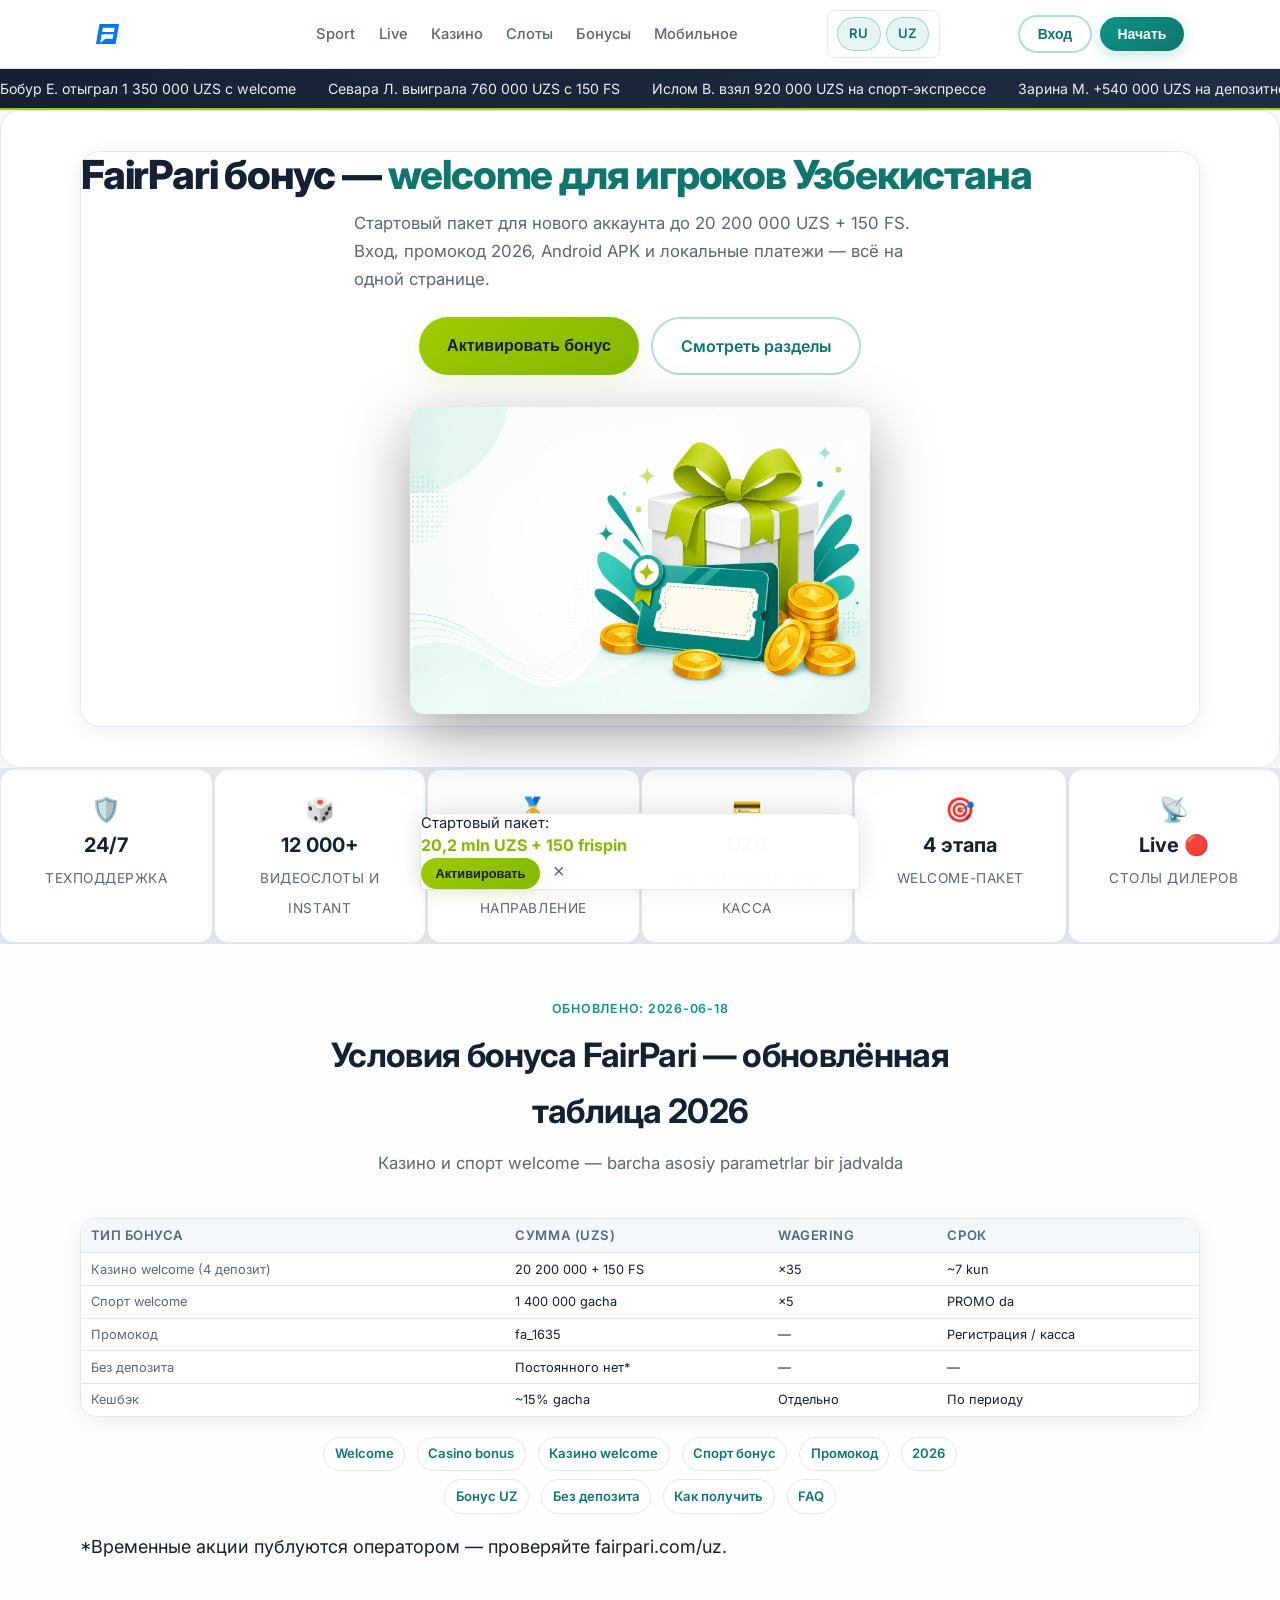
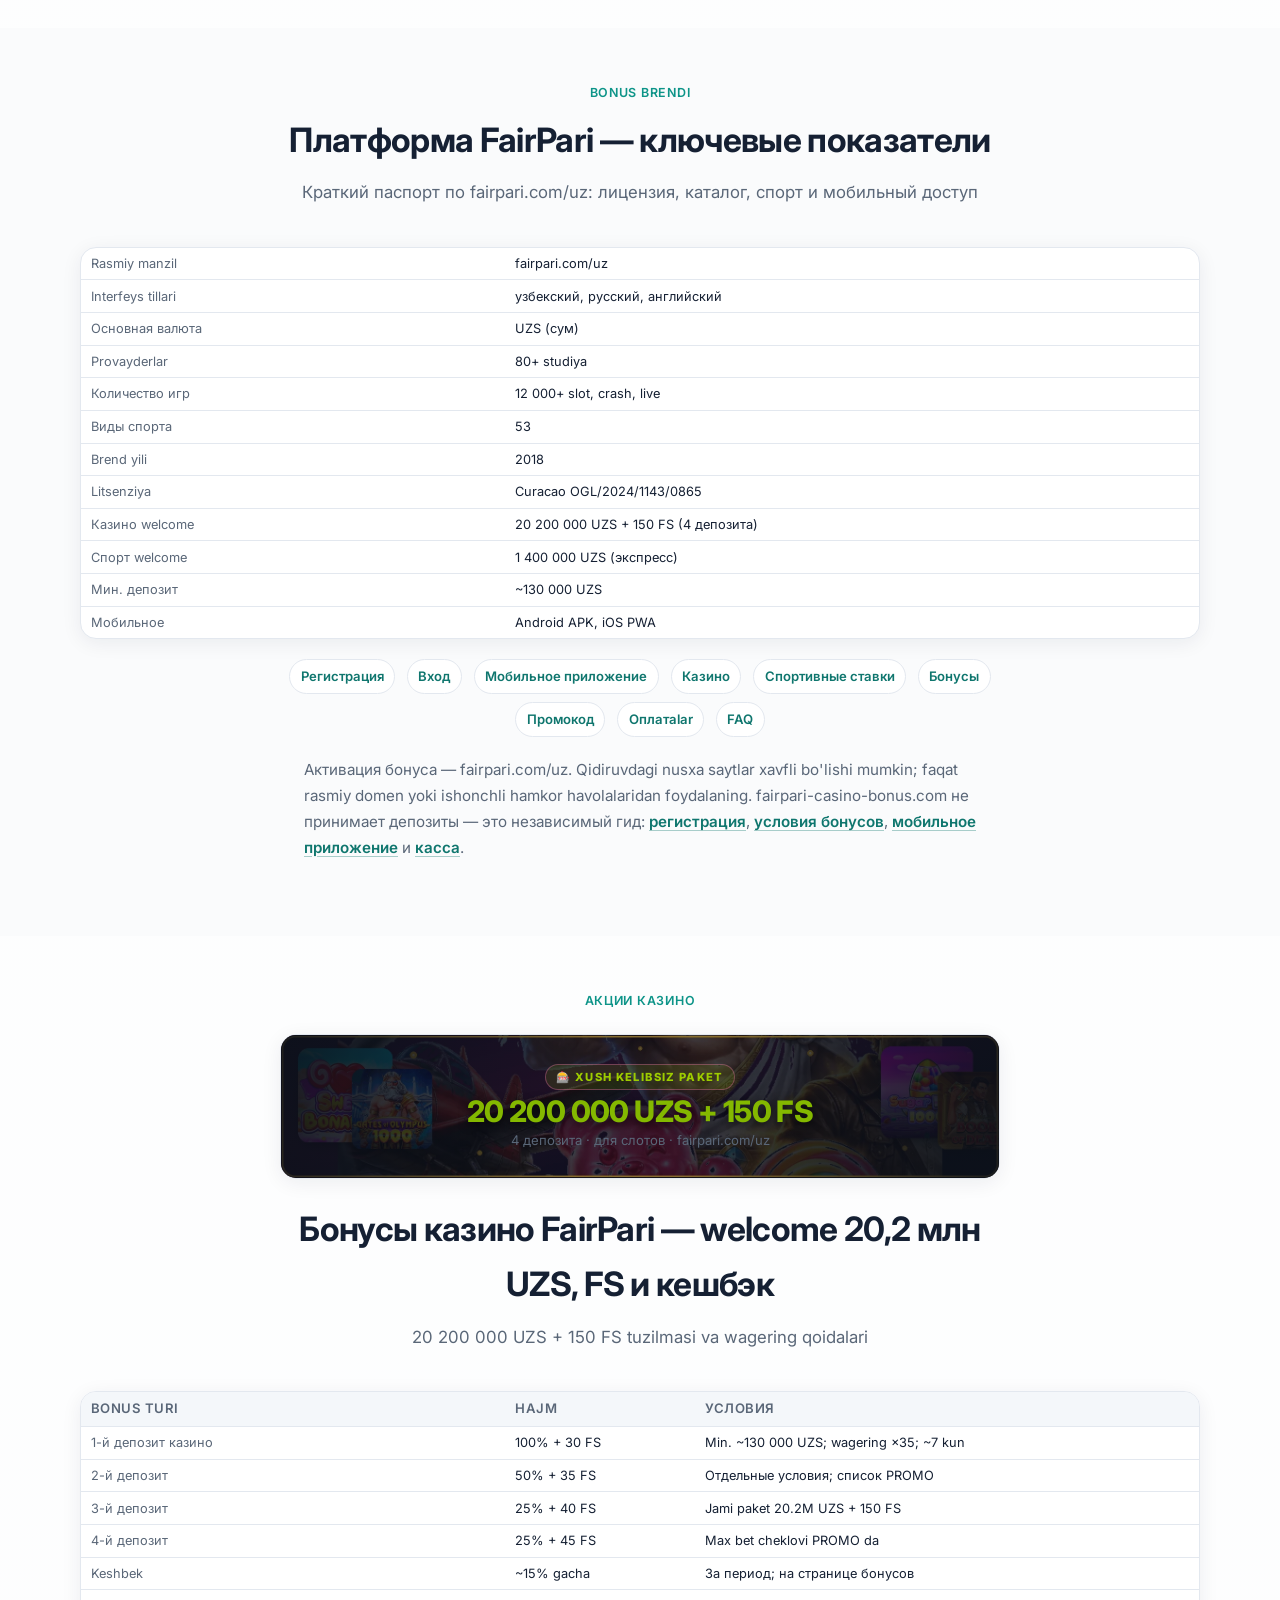
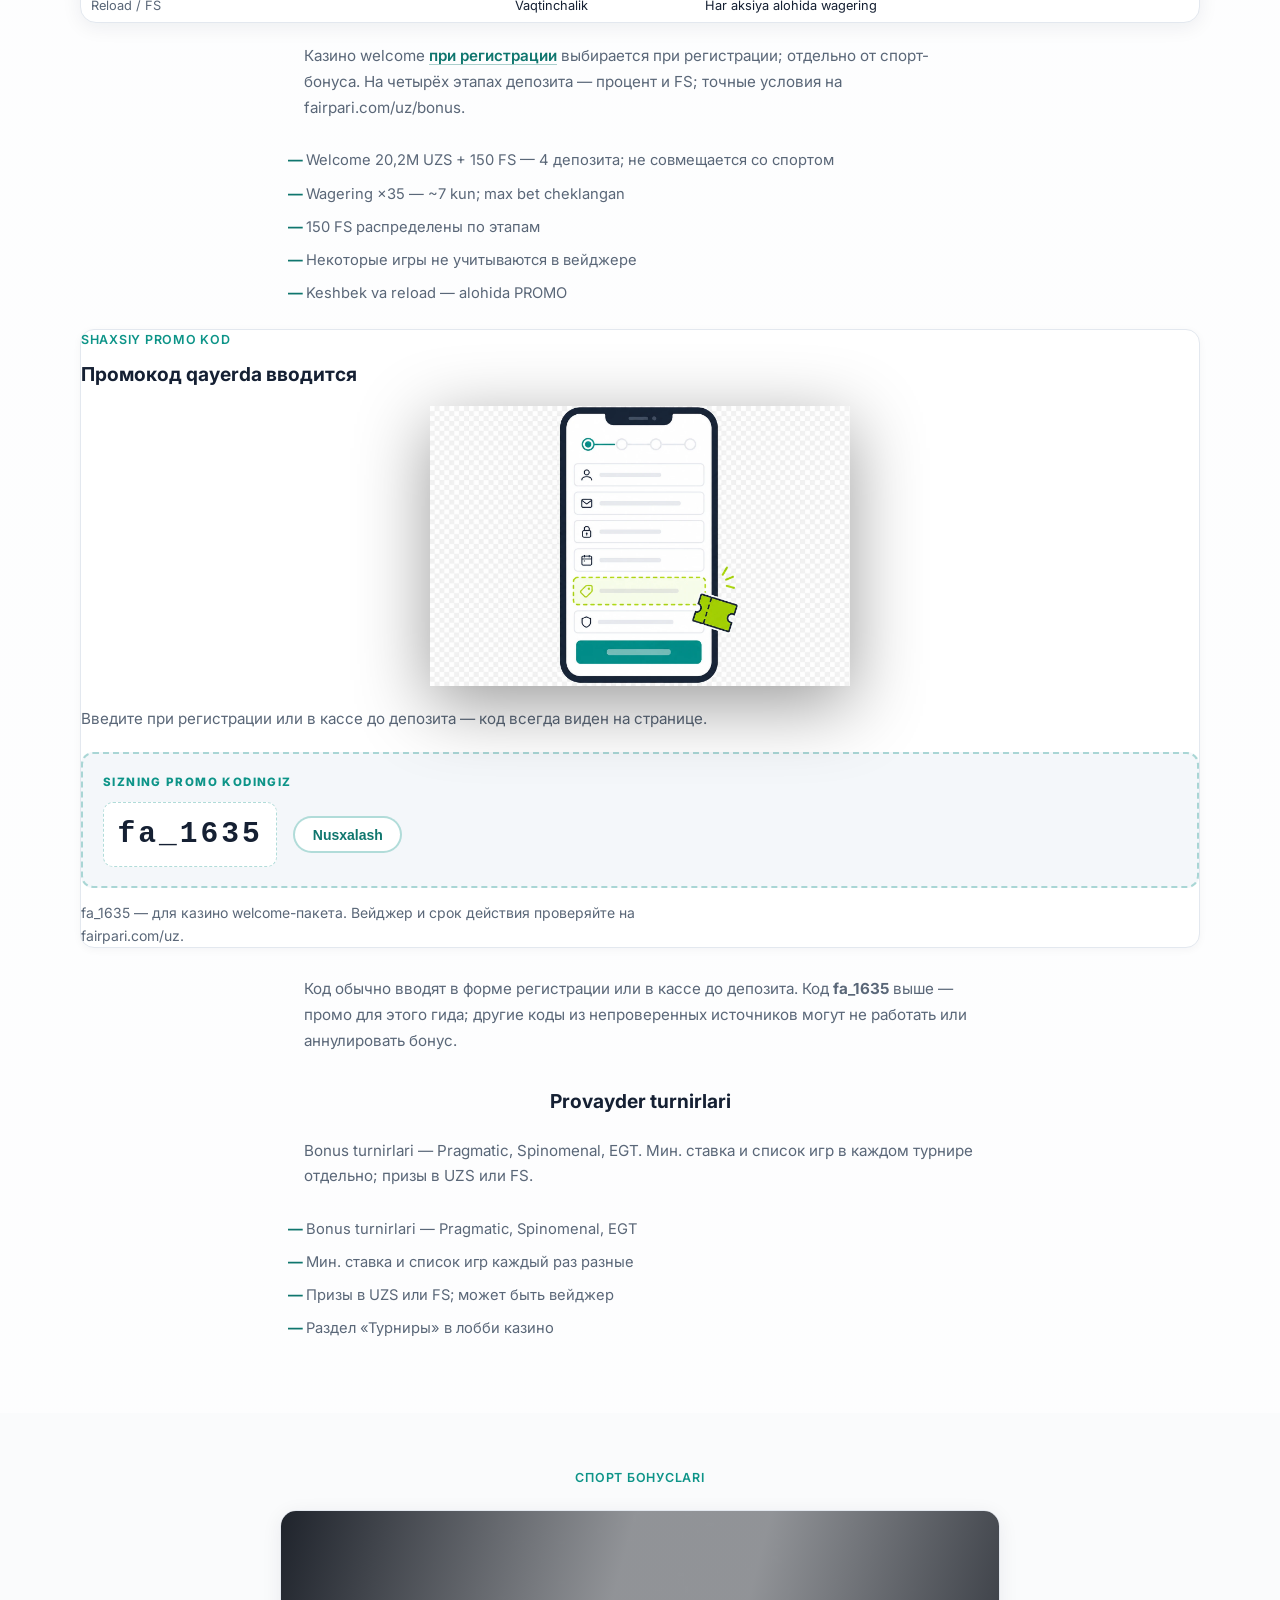
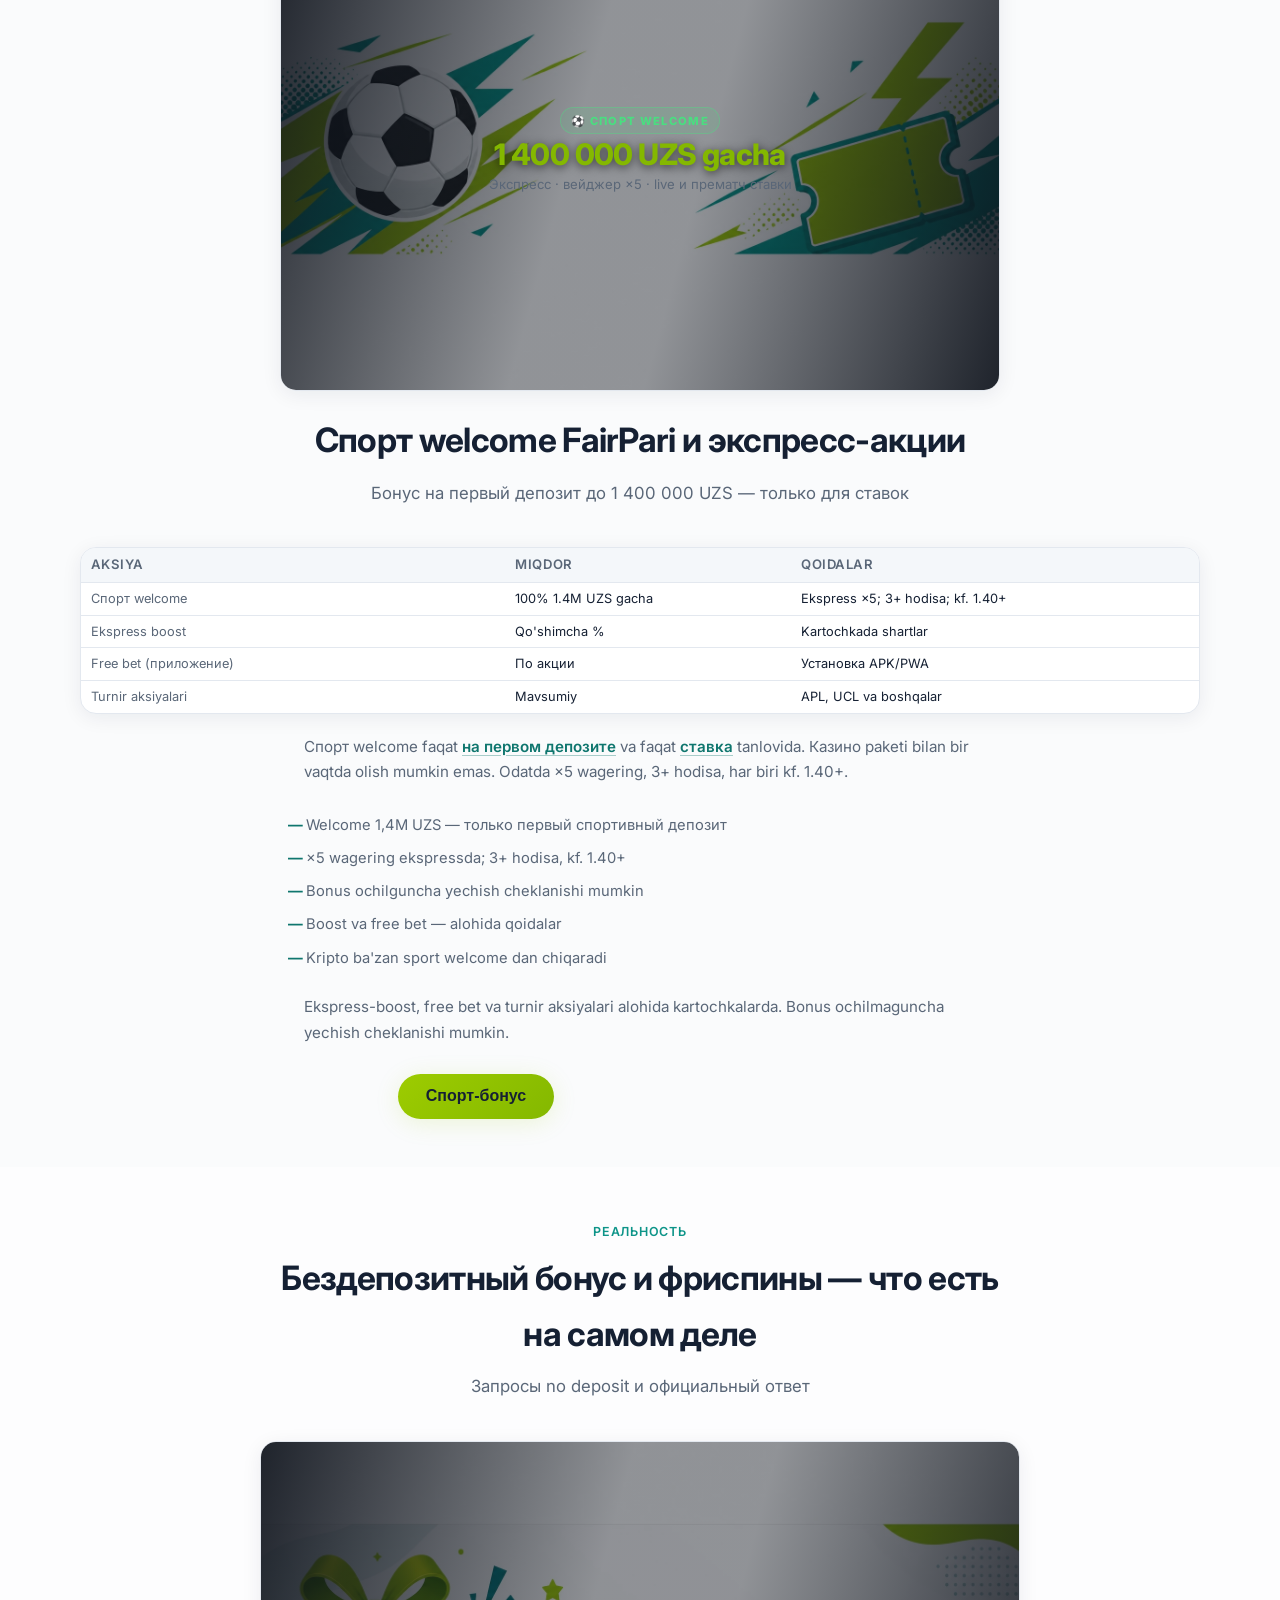
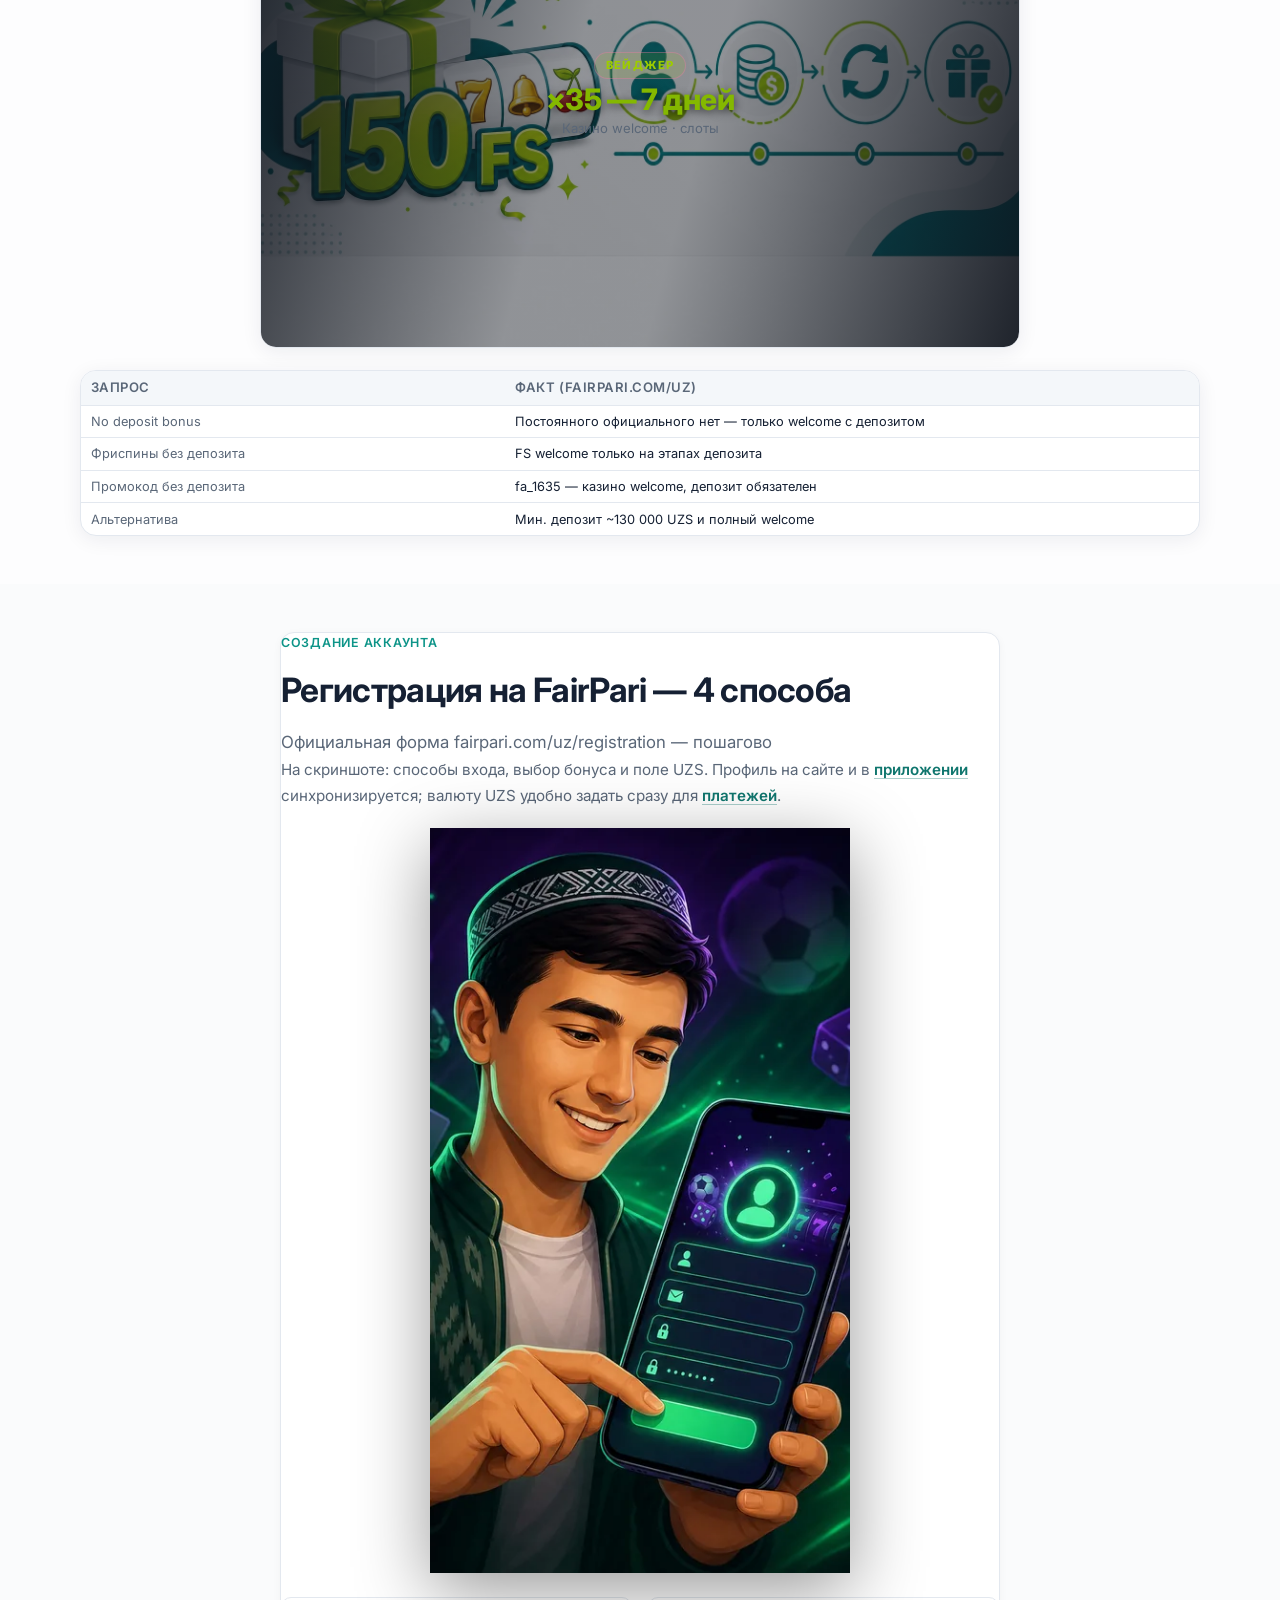
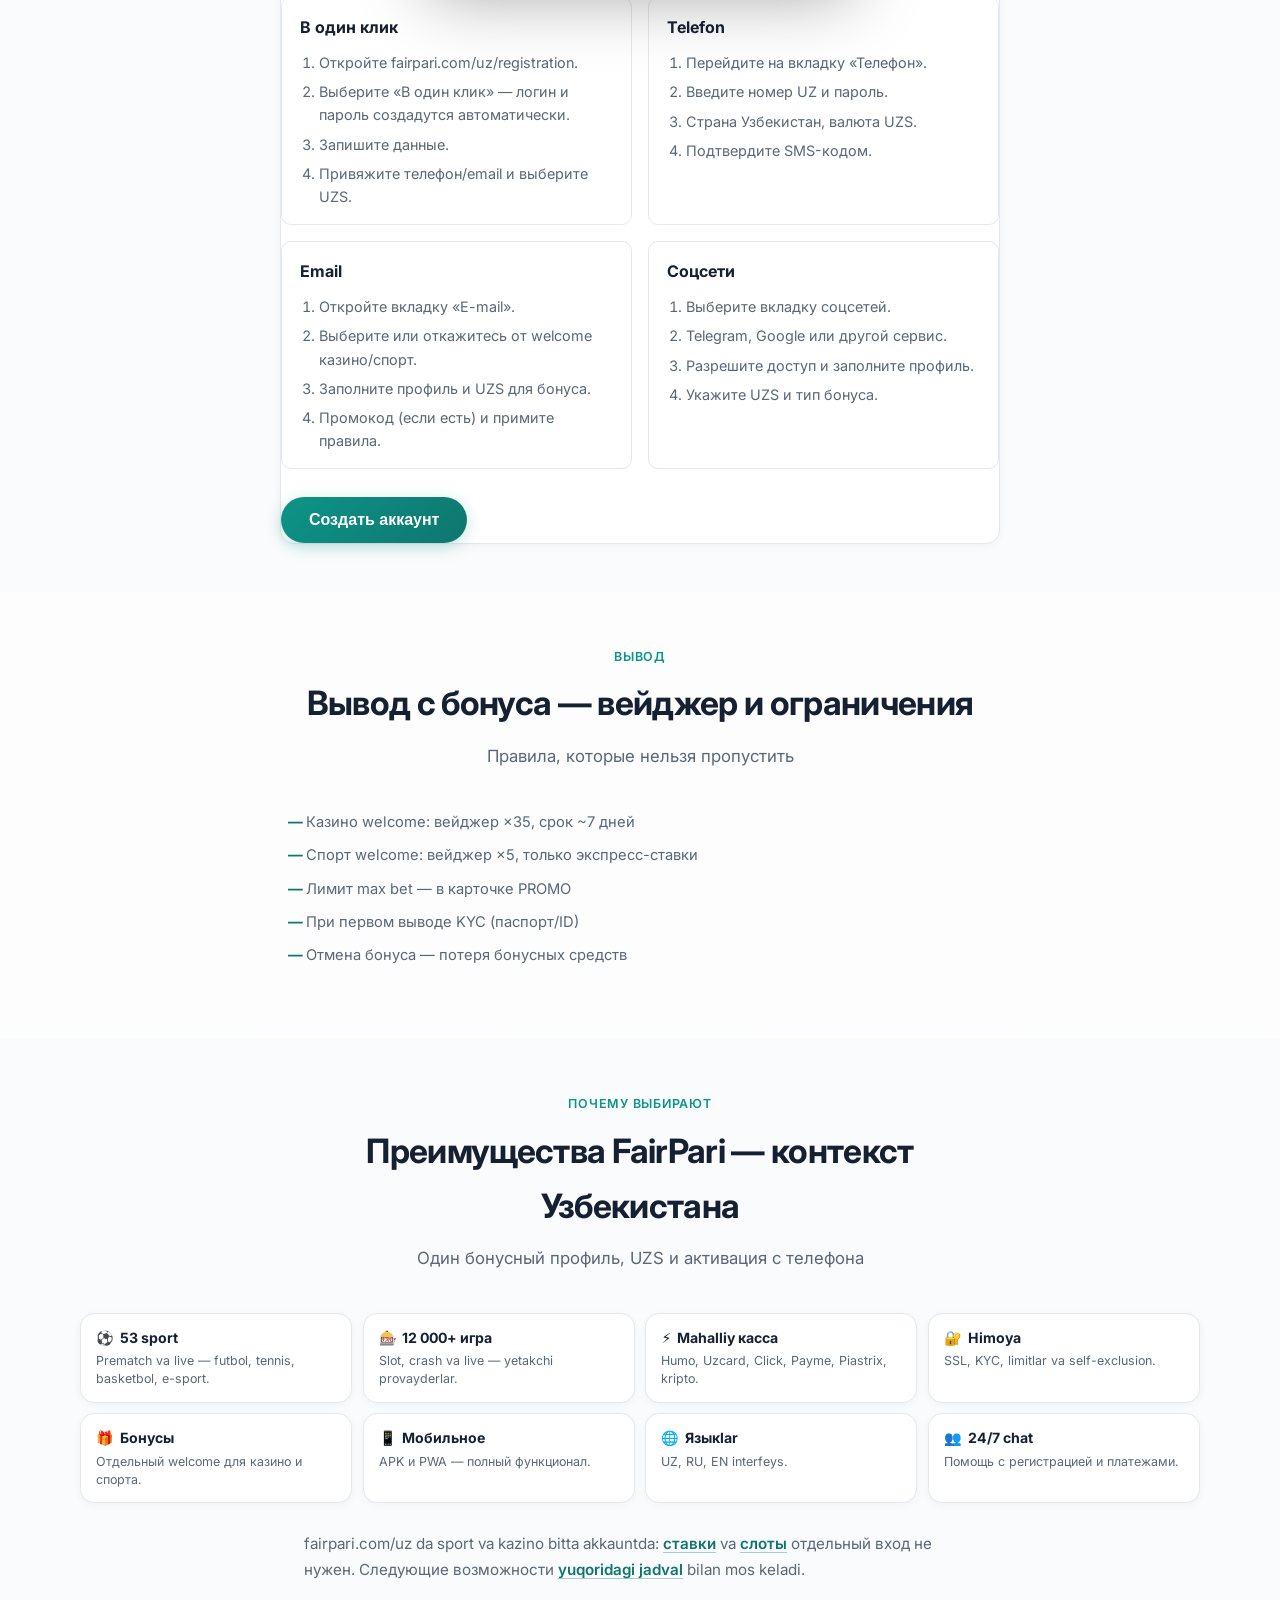
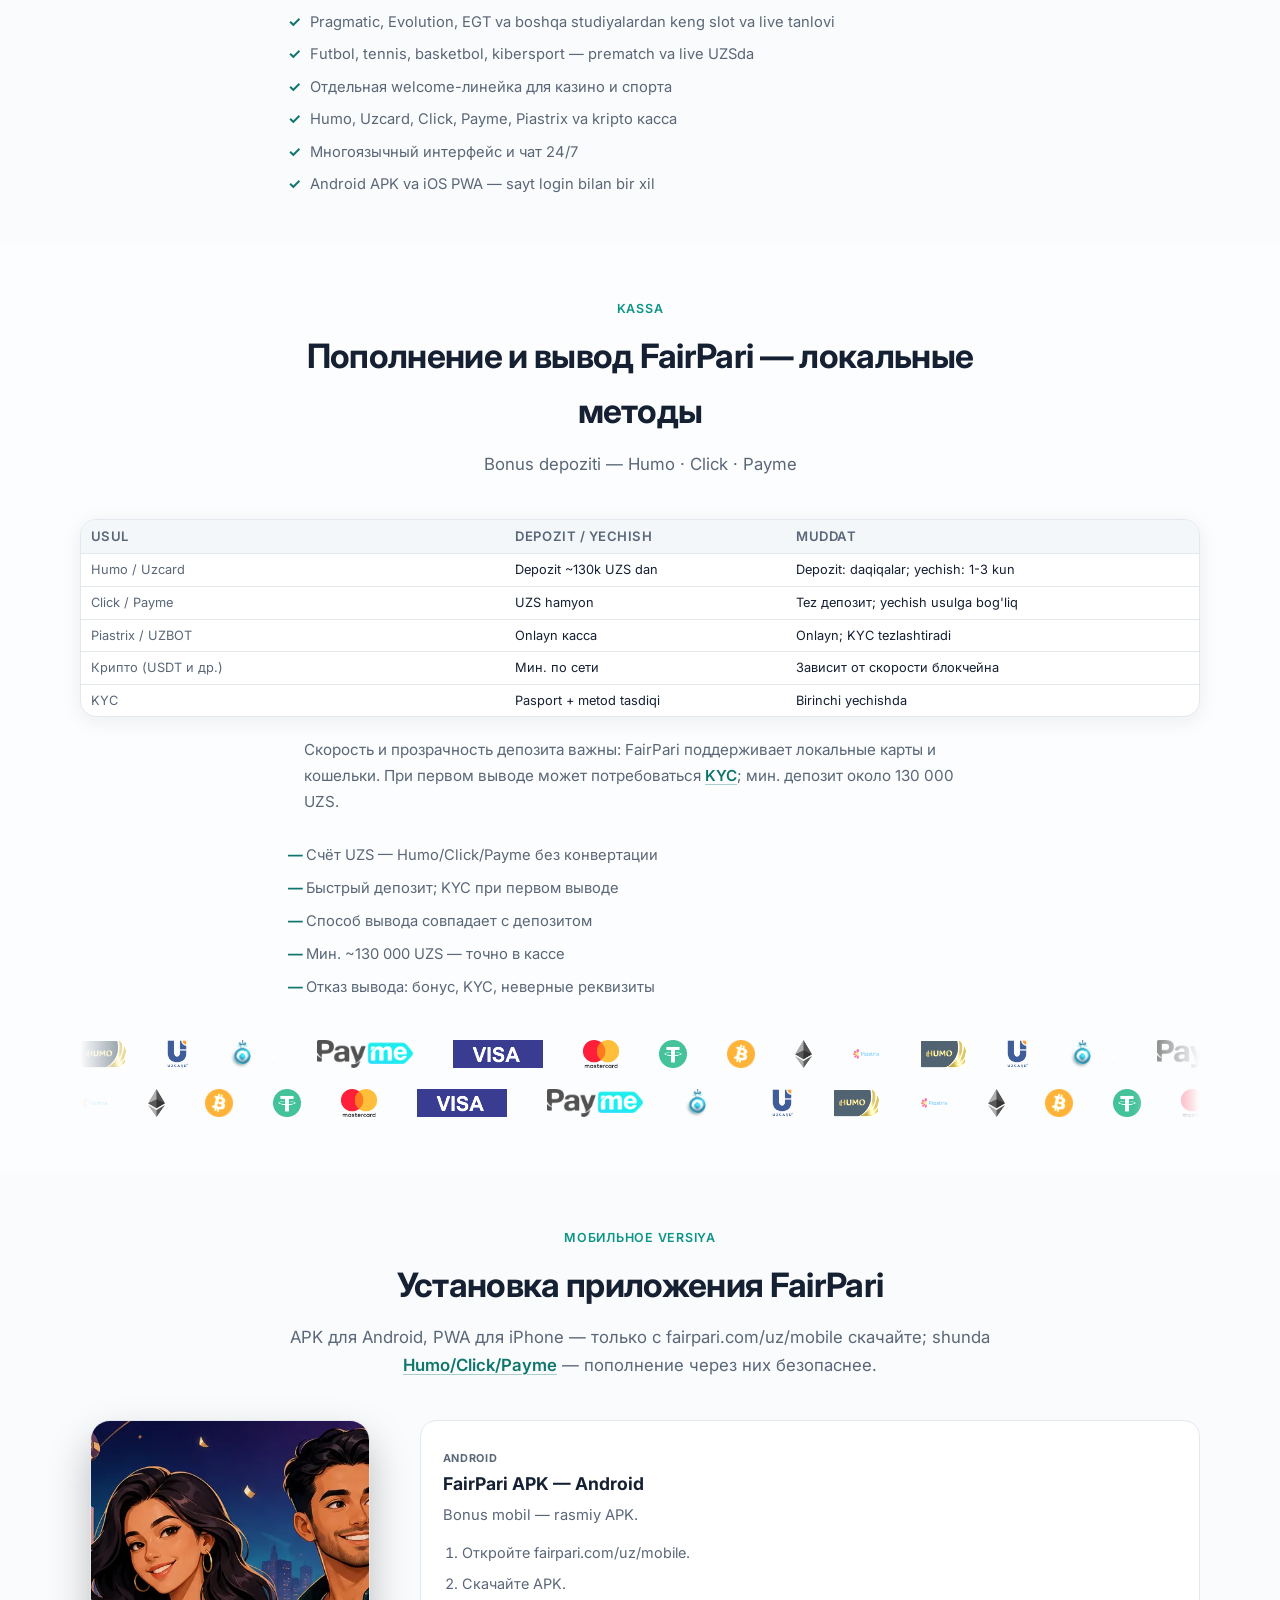
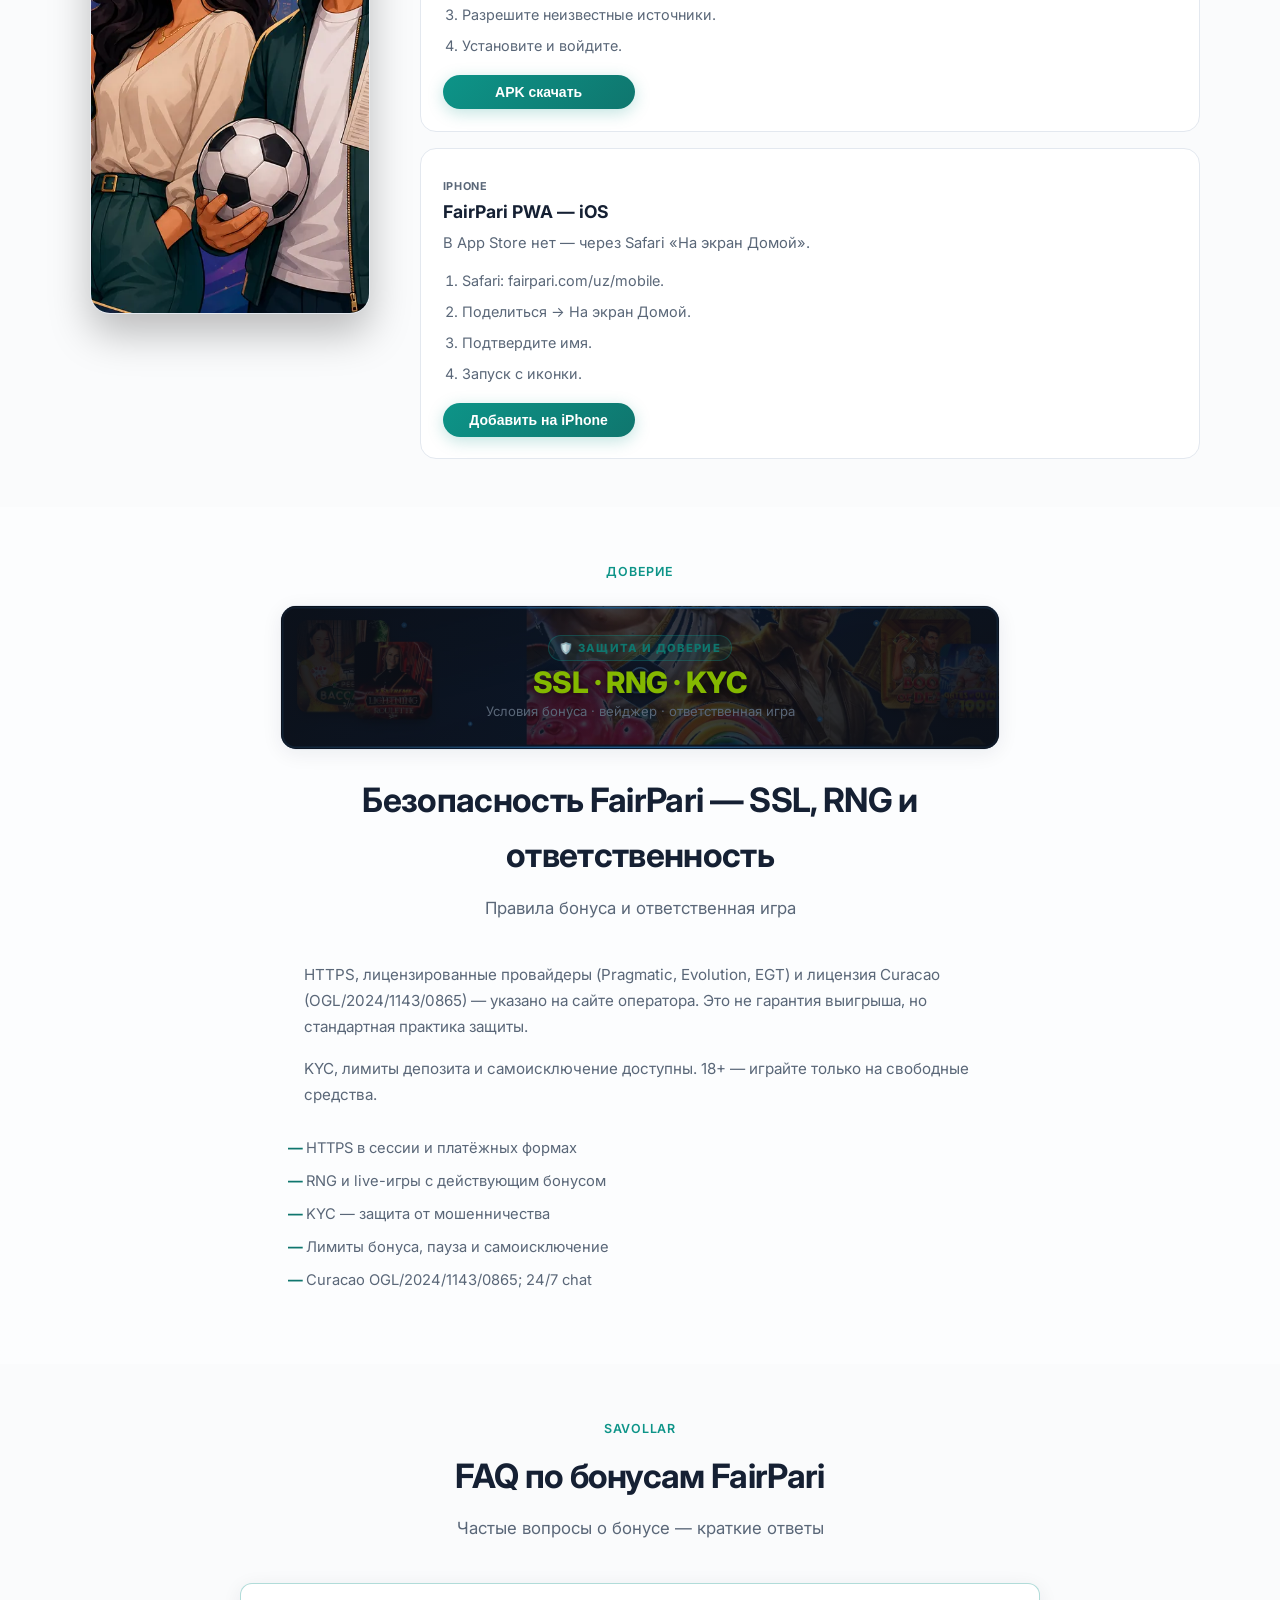
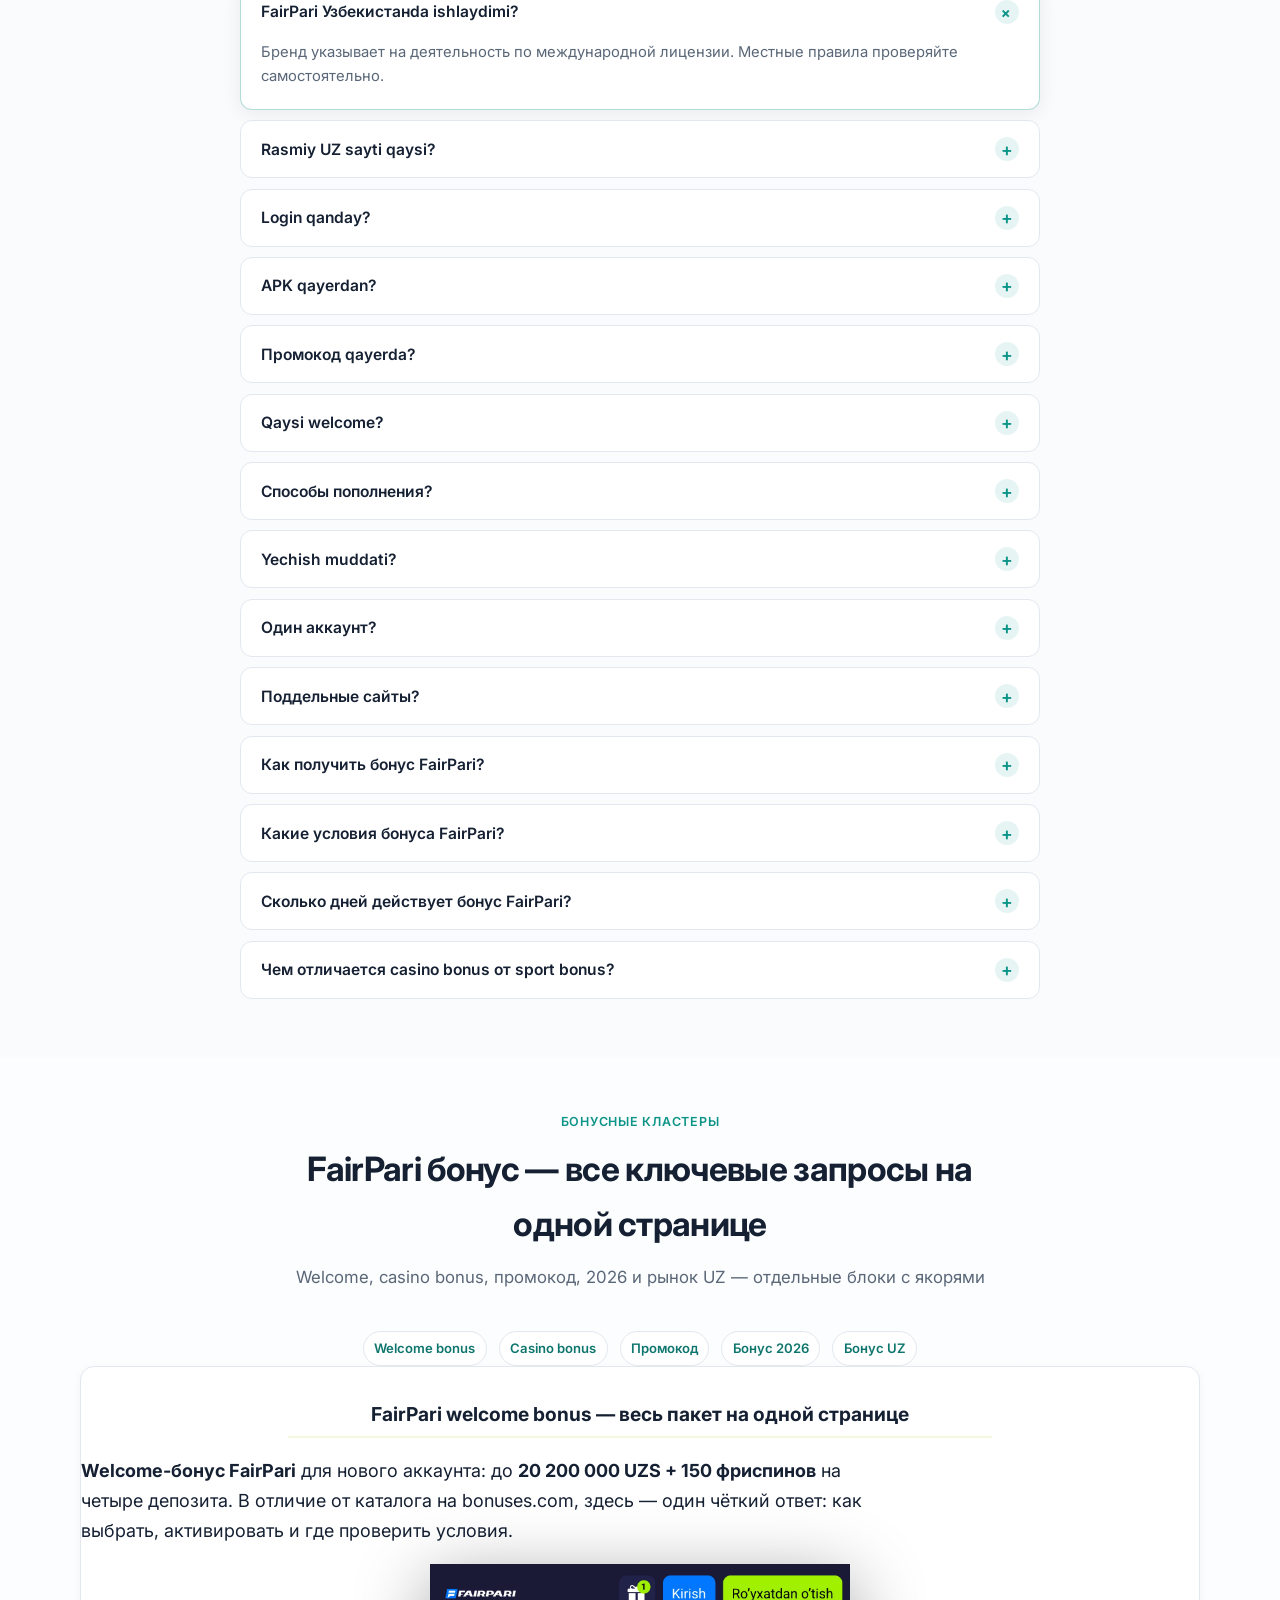
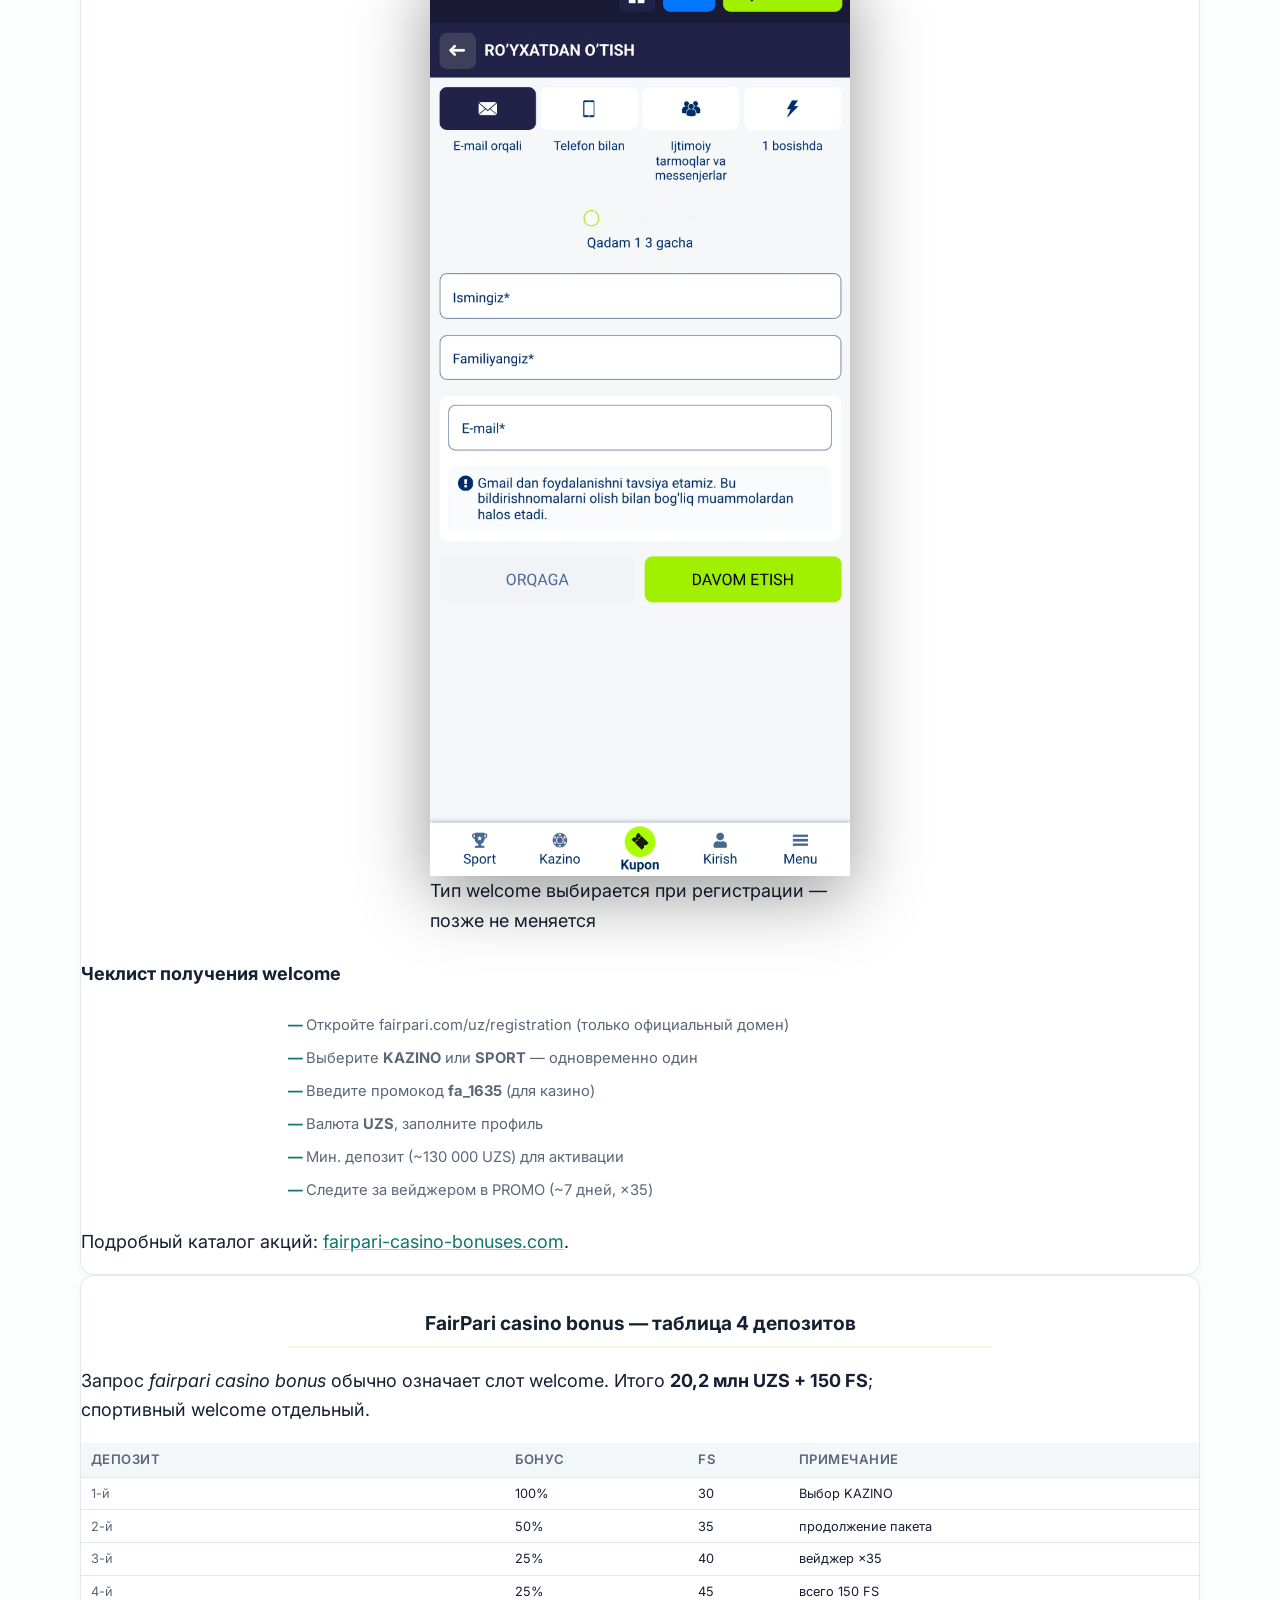
==== commit d7304d41: "Redesign fairpari-casino-bonus.com with light v2 template and fix CTAs. Add fairpari-v2.css for a cl" ====
--- a/ru/index.html
+++ b/ru/index.html
@@ -1,5 +1,5 @@
 <!DOCTYPE html>
-<html lang="ru-UZ" data-site="bonus-light" data-build="v2">
+<html data-template="v2" lang="ru-UZ" data-site="bonus-light" data-build="v2">
   <head>
     <meta charset="utf-8" />
     <meta name="viewport" content="width=device-width, initial-scale=1" />
@@ -12,8 +12,9 @@
     <link rel="icon" href="../assets/favicon-32x32.png" type="image/png" sizes="32x32" />
     <link rel="icon" href="../assets/favicon-16x16.png" type="image/png" sizes="16x16" />
     <link rel="apple-touch-icon" href="../assets/apple-touch-icon.png" sizes="180x180" />
-    <link rel="stylesheet" href="../css/style.css?v=20260618" />
-    <link rel="stylesheet" href="../css/fairpari-light-theme.css?v=20260618" />
+    <link rel="stylesheet" href="../css/style.css?v=20260618v2" />
+    <link rel="stylesheet" href="../css/fairpari-light-theme.css?v=20260618v2" />
+    <link rel="stylesheet" href="../css/fairpari-v2.css?v=20260618v2" />
     <link rel="canonical" href="https://fairpari-casino-bonus.com/ru/" data-slot="meta.canonical" />
 
 
@@ -436,7 +437,7 @@
 <section class="section" id="bonus-summary">
   <div class="container">
     <header class="section__header">
-      <span class="section__eyebrow">Обновлено: 2026-06-17</span>
+      <span class="section__eyebrow">Обновлено: 2026-06-18</span>
       <h2 class="section__title">Условия бонуса FairPari — обновлённая таблица 2026</h2>
       <p class="section__subtitle">Казино и спорт welcome — barcha asosiy parametrlar bir jadvalda</p>
     </header>
@@ -1248,7 +1249,7 @@
       </div>
     </aside>
 
-    <script src="../js/partner.js?v=20260617b"></script>
-    <script src="../js/main.js?v=20260610b"></script>
+    <script src="../js/partner.js?v=20260618v2"></script>
+    <script src="../js/main.js?v=20260618v2"></script>
   </body>
 </html>
--- a/css/fairpari-v2.css
+++ b/css/fairpari-v2.css
@@ -0,0 +1,422 @@
+/* fairpari-casino-bonus.com v2 — светлый информативный шаблон */
+@import url("https://fonts.googleapis.com/css2?family=Inter:wght@400;500;600;700;800&display=swap");
+
+html[data-template="v2"] {
+  --font-v2: "Inter", "Segoe UI", system-ui, -apple-system, Roboto, "Helvetica Neue", Arial, sans-serif;
+}
+
+html[data-template="v2"] body.site-fairpari-light,
+html[data-template="v2"] .site-fairpari-light {
+  --bg: #fafbfc;
+  --bg-elevated: #ffffff;
+  --bg-card: #ffffff;
+  --bg-card-hover: #f4f7fa;
+  --surface: #f4f7fa;
+  --ink: #152033;
+  --muted: #5a6778;
+  --accent: #0d9488;
+  --accent-bright: #0f766e;
+  --accent-dim: rgba(13, 148, 136, 0.1);
+  --gold: #9dcc00;
+  --gold-bright: #84b800;
+  --gold-dim: rgba(157, 204, 0, 0.12);
+  --border: #e3e8ef;
+  --border-strong: rgba(13, 148, 136, 0.32);
+  --shadow: 0 4px 20px rgba(21, 32, 51, 0.07);
+  --shadow-glow: 0 4px 24px rgba(157, 204, 0, 0.15);
+  --header-h: 68px;
+  --max: 1120px;
+}
+
+html[data-template="v2"] body.site-fairpari-light {
+  font-family: var(--font-v2);
+  font-size: 18px;
+  line-height: 1.65;
+  background: linear-gradient(180deg, #fafbfc 0%, #f4f7fa 100%);
+  color: var(--ink);
+}
+
+html[data-template="v2"] .site-fairpari-light a {
+  color: var(--accent-bright);
+  text-decoration-color: rgba(15, 118, 110, 0.35);
+}
+
+html[data-template="v2"] .site-fairpari-light a:hover {
+  color: #0d9488;
+}
+
+/* Header */
+html[data-template="v2"] .site-fairpari-light .site-header {
+  background: rgba(255, 255, 255, 0.97);
+  border-bottom: 1px solid var(--border);
+  box-shadow: 0 1px 0 rgba(21, 32, 51, 0.04);
+  position: sticky;
+  top: 0;
+  z-index: 100;
+}
+
+html[data-template="v2"] .site-fairpari-light .nav-desktop a {
+  color: var(--muted);
+  font-weight: 500;
+  font-size: 0.92rem;
+  padding: 0.4rem 0.65rem;
+  border-radius: 8px;
+  transition: background 0.15s, color 0.15s;
+}
+
+html[data-template="v2"] .site-fairpari-light .nav-desktop a:hover {
+  color: var(--ink);
+  background: var(--accent-dim);
+}
+
+html[data-template="v2"] .site-fairpari-light .lang-switch__link {
+  font-size: 0.82rem;
+  font-weight: 600;
+  padding: 0.35rem 0.7rem;
+  border-radius: 999px;
+  border: 1px solid var(--border-strong);
+  color: var(--accent-bright);
+  background: var(--accent-dim);
+  text-decoration: none;
+}
+
+html[data-template="v2"] .site-fairpari-light .lang-switch__link:hover {
+  background: var(--accent);
+  color: #fff;
+}
+
+html[data-template="v2"] .site-fairpari-light .nav-toggle {
+  border: 1px solid var(--border);
+  background: #fff;
+  border-radius: 10px;
+}
+
+html[data-template="v2"] .site-fairpari-light .nav-mobile {
+  background: #fff;
+  border-top: 1px solid var(--border);
+  box-shadow: 0 12px 32px rgba(21, 32, 51, 0.1);
+}
+
+html[data-template="v2"] .site-fairpari-light .nav-mobile a {
+  color: var(--ink);
+  border-bottom: 1px solid var(--border);
+}
+
+/* Buttons — ensure clickable */
+html[data-template="v2"] .site-fairpari-light .js-go-partner {
+  cursor: pointer;
+  pointer-events: auto;
+}
+
+html[data-template="v2"] .site-fairpari-light .btn--primary {
+  background: linear-gradient(135deg, var(--accent) 0%, var(--accent-bright) 100%);
+  color: #fff;
+  border: none;
+  font-weight: 600;
+  box-shadow: 0 4px 16px rgba(13, 148, 136, 0.25);
+}
+
+html[data-template="v2"] .site-fairpari-light .btn--primary:hover {
+  transform: translateY(-1px);
+  box-shadow: 0 6px 20px rgba(13, 148, 136, 0.3);
+}
+
+html[data-template="v2"] .site-fairpari-light .btn--gold {
+  background: linear-gradient(135deg, var(--gold) 0%, var(--gold-bright) 100%);
+  color: #152033;
+  font-weight: 700;
+  border: none;
+  box-shadow: var(--shadow-glow);
+}
+
+html[data-template="v2"] .site-fairpari-light .btn--gold:hover {
+  transform: translateY(-1px);
+  filter: brightness(1.03);
+}
+
+html[data-template="v2"] .site-fairpari-light .btn--ghost {
+  border: 2px solid var(--border-strong);
+  color: var(--accent-bright);
+  background: #fff;
+  font-weight: 600;
+}
+
+html[data-template="v2"] .site-fairpari-light .btn--ghost:hover {
+  background: var(--accent-dim);
+}
+
+/* Live wins ticker */
+html[data-template="v2"] .site-fairpari-light .live-wins {
+  background: linear-gradient(90deg, #152033 0%, #1e2d42 100%);
+  border-bottom: 2px solid var(--gold);
+}
+
+html[data-template="v2"] .site-fairpari-light .live-wins__item {
+  color: #e8edf3;
+  font-size: 0.88rem;
+}
+
+/* Hero */
+html[data-template="v2"] .site-fairpari-light .hero__banner,
+html[data-template="v2"] .site-fairpari-light .hero__slide-inner--split {
+  background: #fff;
+  border: 1px solid var(--border);
+  border-radius: 20px;
+  box-shadow: var(--shadow);
+}
+
+html[data-template="v2"] .site-fairpari-light .hero__copy .hero__title {
+  color: var(--ink);
+  font-size: clamp(1.75rem, 4vw, 2.5rem);
+  line-height: 1.15;
+}
+
+html[data-template="v2"] .site-fairpari-light .hero__copy .hero__title em {
+  color: var(--accent-bright);
+  font-style: normal;
+}
+
+html[data-template="v2"] .site-fairpari-light .hero__copy .hero__subtitle {
+  color: var(--muted);
+  font-size: 1.05rem;
+  max-width: 52ch;
+}
+
+html[data-template="v2"] .site-fairpari-light .hero__art img {
+  border-radius: 14px;
+}
+
+/* Stats */
+html[data-template="v2"] .site-fairpari-light .stats-bar--cards .stat-item {
+  background: #fff;
+  border: 1px solid var(--border);
+  border-radius: 14px;
+  box-shadow: 0 2px 8px rgba(21, 32, 51, 0.04);
+  transition: border-color 0.15s, box-shadow 0.15s;
+}
+
+html[data-template="v2"] .site-fairpari-light .stats-bar--cards .stat-item:hover {
+  border-color: var(--border-strong);
+  box-shadow: var(--shadow);
+}
+
+html[data-template="v2"] .site-fairpari-light .stat-item__value {
+  color: var(--ink);
+  font-weight: 700;
+}
+
+html[data-template="v2"] .site-fairpari-light .stat-item__label {
+  color: var(--muted);
+  font-size: 0.85rem;
+}
+
+/* Sections */
+html[data-template="v2"] .site-fairpari-light .section {
+  padding-block: 3rem;
+}
+
+html[data-template="v2"] .site-fairpari-light .section:nth-child(even) {
+  background: rgba(255, 255, 255, 0.7);
+}
+
+html[data-template="v2"] .site-fairpari-light .section__eyebrow {
+  color: var(--accent);
+  font-weight: 600;
+  letter-spacing: 0.06em;
+  text-transform: uppercase;
+  font-size: 0.78rem;
+}
+
+html[data-template="v2"] .site-fairpari-light .section__title {
+  color: var(--ink);
+  font-weight: 700;
+  letter-spacing: -0.02em;
+}
+
+html[data-template="v2"] .site-fairpari-light .section__subtitle {
+  color: var(--muted);
+}
+
+/* Tables */
+html[data-template="v2"] .site-fairpari-light .data-table-wrap {
+  background: #fff;
+  border: 1px solid var(--border);
+  border-radius: 16px;
+  overflow: hidden;
+  box-shadow: var(--shadow);
+}
+
+html[data-template="v2"] .site-fairpari-light .data-table th {
+  background: #f4f7fa;
+  color: var(--muted);
+  font-size: 0.82rem;
+  text-transform: uppercase;
+  letter-spacing: 0.04em;
+}
+
+html[data-template="v2"] .site-fairpari-light .data-table td {
+  border-color: var(--border);
+}
+
+html[data-template="v2"] .site-fairpari-light .data-table tr:hover td {
+  background: rgba(13, 148, 136, 0.04);
+}
+
+/* Cards & blocks */
+html[data-template="v2"] .site-fairpari-light .feature-card,
+html[data-template="v2"] .site-fairpari-light .hub-card,
+html[data-template="v2"] .site-fairpari-light .brand-card,
+html[data-template="v2"] .site-fairpari-light .review-card,
+html[data-template="v2"] .site-fairpari-light .content-block,
+html[data-template="v2"] .site-fairpari-light .seo-block {
+  background: #fff;
+  border: 1px solid var(--border);
+  border-radius: 14px;
+  box-shadow: 0 2px 8px rgba(21, 32, 51, 0.04);
+}
+
+html[data-template="v2"] .site-fairpari-light .seo-block h2,
+html[data-template="v2"] .site-fairpari-light .seo-block h3 {
+  color: var(--ink);
+  border-bottom: 2px solid var(--gold-dim);
+  padding-bottom: 0.35rem;
+}
+
+html[data-template="v2"] .site-fairpari-light .promo-block__code-panel {
+  background: #f4f7fa;
+  border: 2px dashed var(--border-strong);
+  border-radius: 12px;
+}
+
+html[data-template="v2"] .site-fairpari-light .section-banner {
+  border-radius: 16px;
+  overflow: hidden;
+  border: 1px solid var(--border);
+}
+
+html[data-template="v2"] .site-fairpari-light .section-banner__title {
+  color: var(--gold-bright) !important;
+}
+
+/* FAQ */
+html[data-template="v2"] .site-fairpari-light .faq-item {
+  background: #fff;
+  border: 1px solid var(--border);
+  border-radius: 12px;
+  margin-bottom: 0.65rem;
+}
+
+html[data-template="v2"] .site-fairpari-light .faq-item.is-open {
+  border-color: var(--border-strong);
+  box-shadow: var(--shadow);
+}
+
+html[data-template="v2"] .site-fairpari-light .faq-item__question {
+  color: var(--ink);
+  font-weight: 600;
+}
+
+/* App platforms */
+html[data-template="v2"] .site-fairpari-light .app-platform {
+  background: #fff;
+  border: 1px solid var(--border);
+  border-radius: 16px;
+}
+
+/* Footer */
+html[data-template="v2"] .site-fairpari-light .site-footer {
+  background: #fff;
+  border-top: 1px solid var(--border);
+  color: var(--muted);
+}
+
+html[data-template="v2"] .site-fairpari-light .site-footer h4 {
+  color: var(--ink);
+}
+
+html[data-template="v2"] .site-fairpari-light .footer-disclaimer {
+  border-top: 1px solid var(--border);
+  padding-top: 1rem;
+  font-size: 0.88rem;
+}
+
+html[data-template="v2"] .site-fairpari-light .footer-badges {
+  gap: 0.75rem;
+}
+
+/* Sticky CTA */
+html[data-template="v2"] .site-fairpari-light .sticky-cta__panel {
+  background: rgba(255, 255, 255, 0.98);
+  border: 1px solid var(--border);
+  box-shadow: 0 -4px 24px rgba(21, 32, 51, 0.12);
+  border-radius: 16px 16px 0 0;
+}
+
+html[data-template="v2"] .site-fairpari-light .sticky-cta__highlight {
+  color: var(--gold-bright);
+}
+
+html[data-template="v2"] .site-fairpari-light .back-to-top {
+  background: #fff;
+  border: 1px solid var(--border);
+  color: var(--accent);
+  box-shadow: var(--shadow);
+}
+
+html[data-template="v2"] .site-fairpari-light .back-to-top:hover {
+  background: var(--accent);
+  color: #fff;
+}
+
+/* Legal pages */
+html[data-template="v2"] .site-fairpari-light .legal-doc h1 {
+  color: var(--ink);
+  font-weight: 700;
+}
+
+html[data-template="v2"] .site-fairpari-light .legal-doc h2 {
+  color: var(--ink);
+  margin-top: 1.75rem;
+}
+
+html[data-template="v2"] .site-fairpari-light .legal-doc__nav a {
+  background: #fff;
+  border: 1px solid var(--border);
+  border-radius: 8px;
+  padding: 0.5rem 0.85rem;
+  font-size: 0.9rem;
+}
+
+html[data-template="v2"] .site-fairpari-light .breadcrumbs {
+  color: var(--muted);
+  font-size: 0.9rem;
+}
+
+/* Typography */
+html[data-template="v2"] .site-fairpari-light p {
+  max-width: 72ch;
+}
+
+html[data-template="v2"] .site-fairpari-light .container {
+  max-width: var(--max);
+}
+
+/* Mobile */
+@media (max-width: 768px) {
+  html[data-template="v2"] body.site-fairpari-light {
+    font-size: 17px;
+  }
+
+  html[data-template="v2"] .site-fairpari-light .hero__slide-inner--split {
+    padding: 1.25rem;
+  }
+
+  html[data-template="v2"] .site-fairpari-light .stats-bar--cards {
+    grid-template-columns: repeat(2, 1fr);
+  }
+
+  html[data-template="v2"] .site-fairpari-light .sticky-cta__panel {
+    flex-wrap: wrap;
+    gap: 0.5rem;
+  }
+}
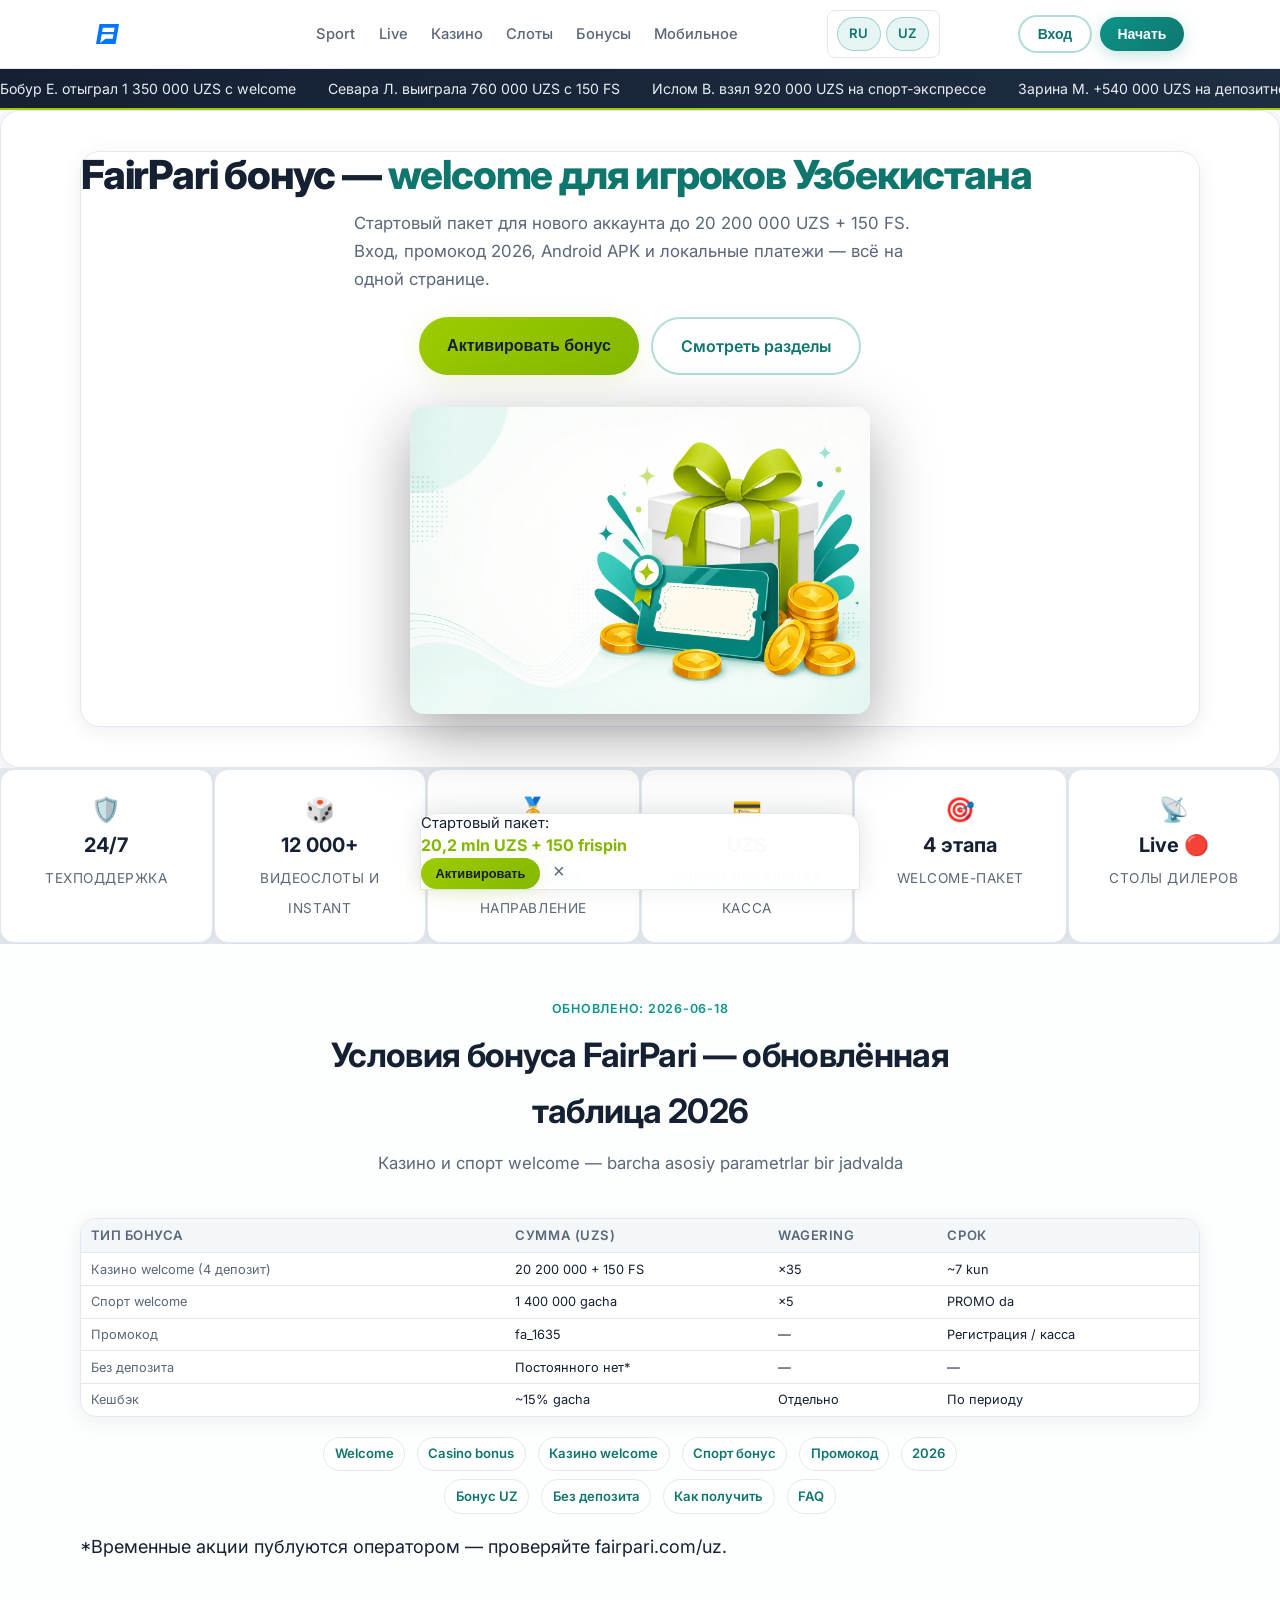
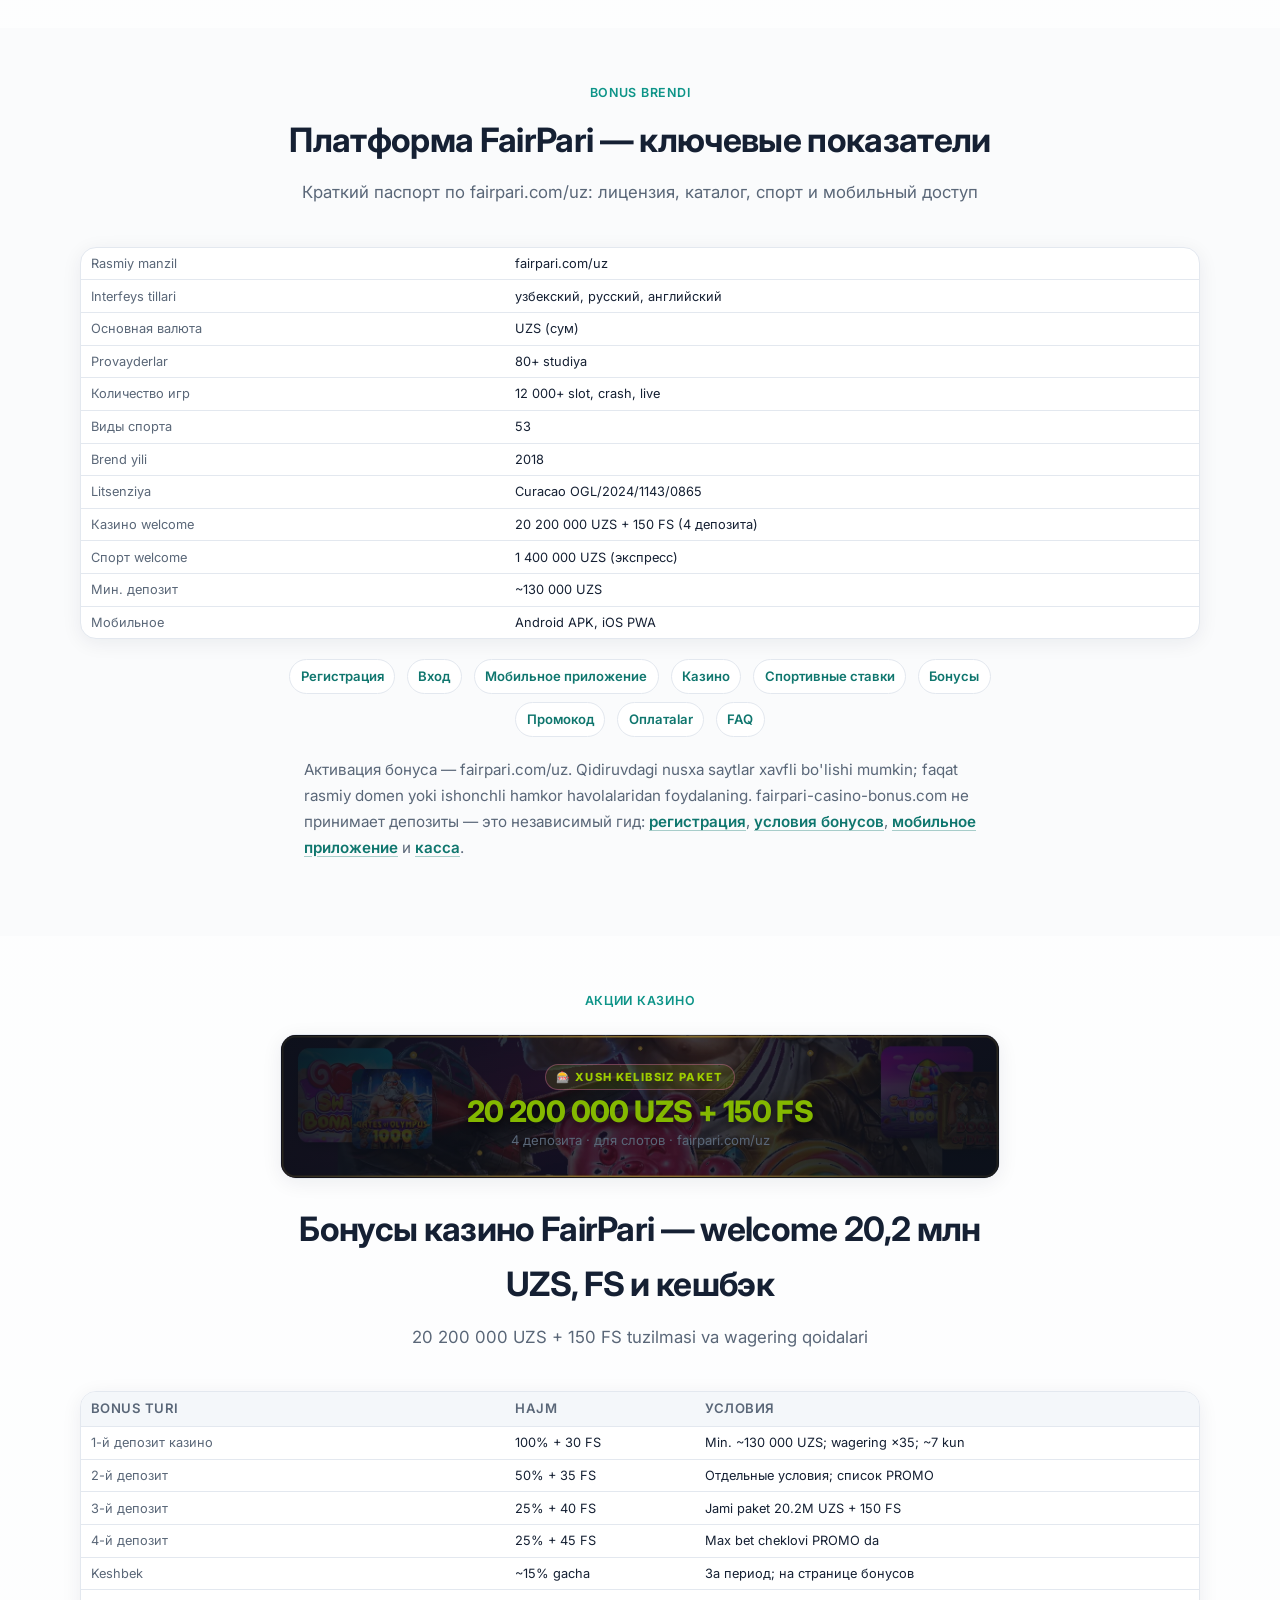
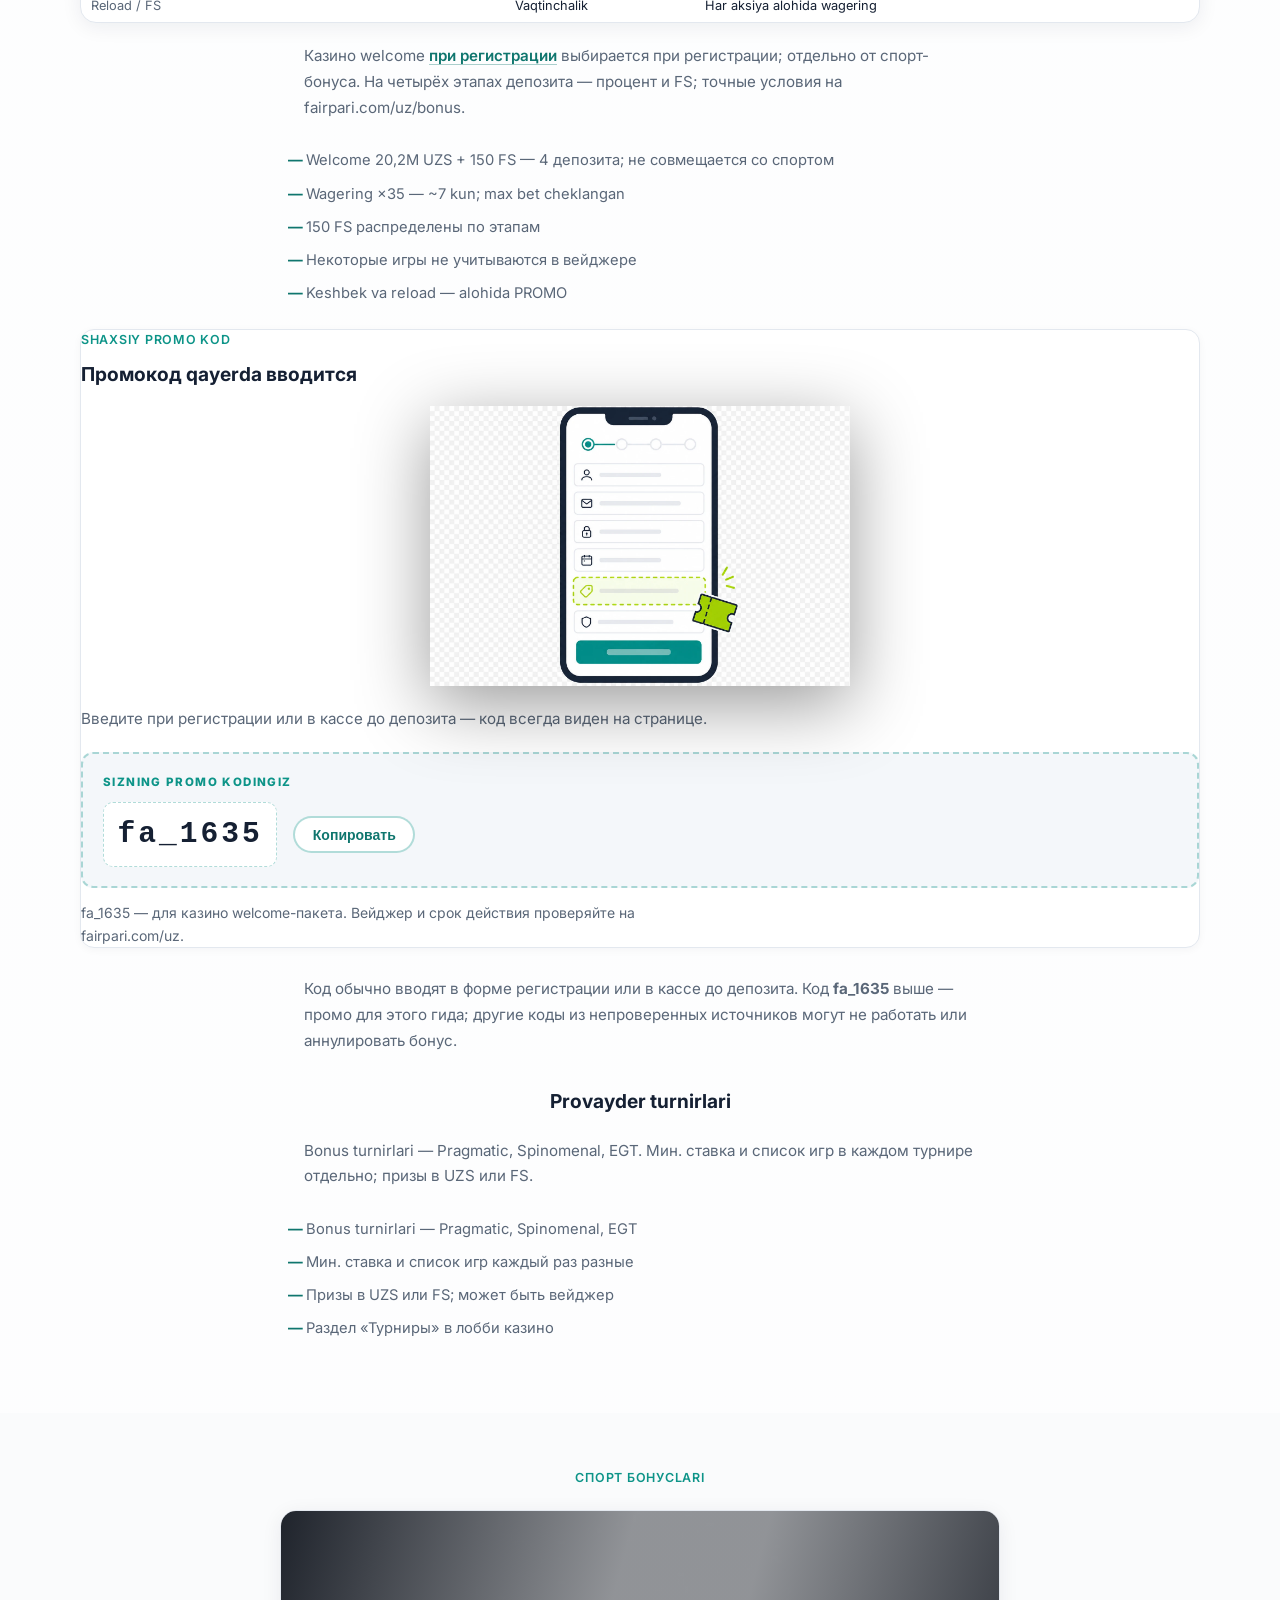
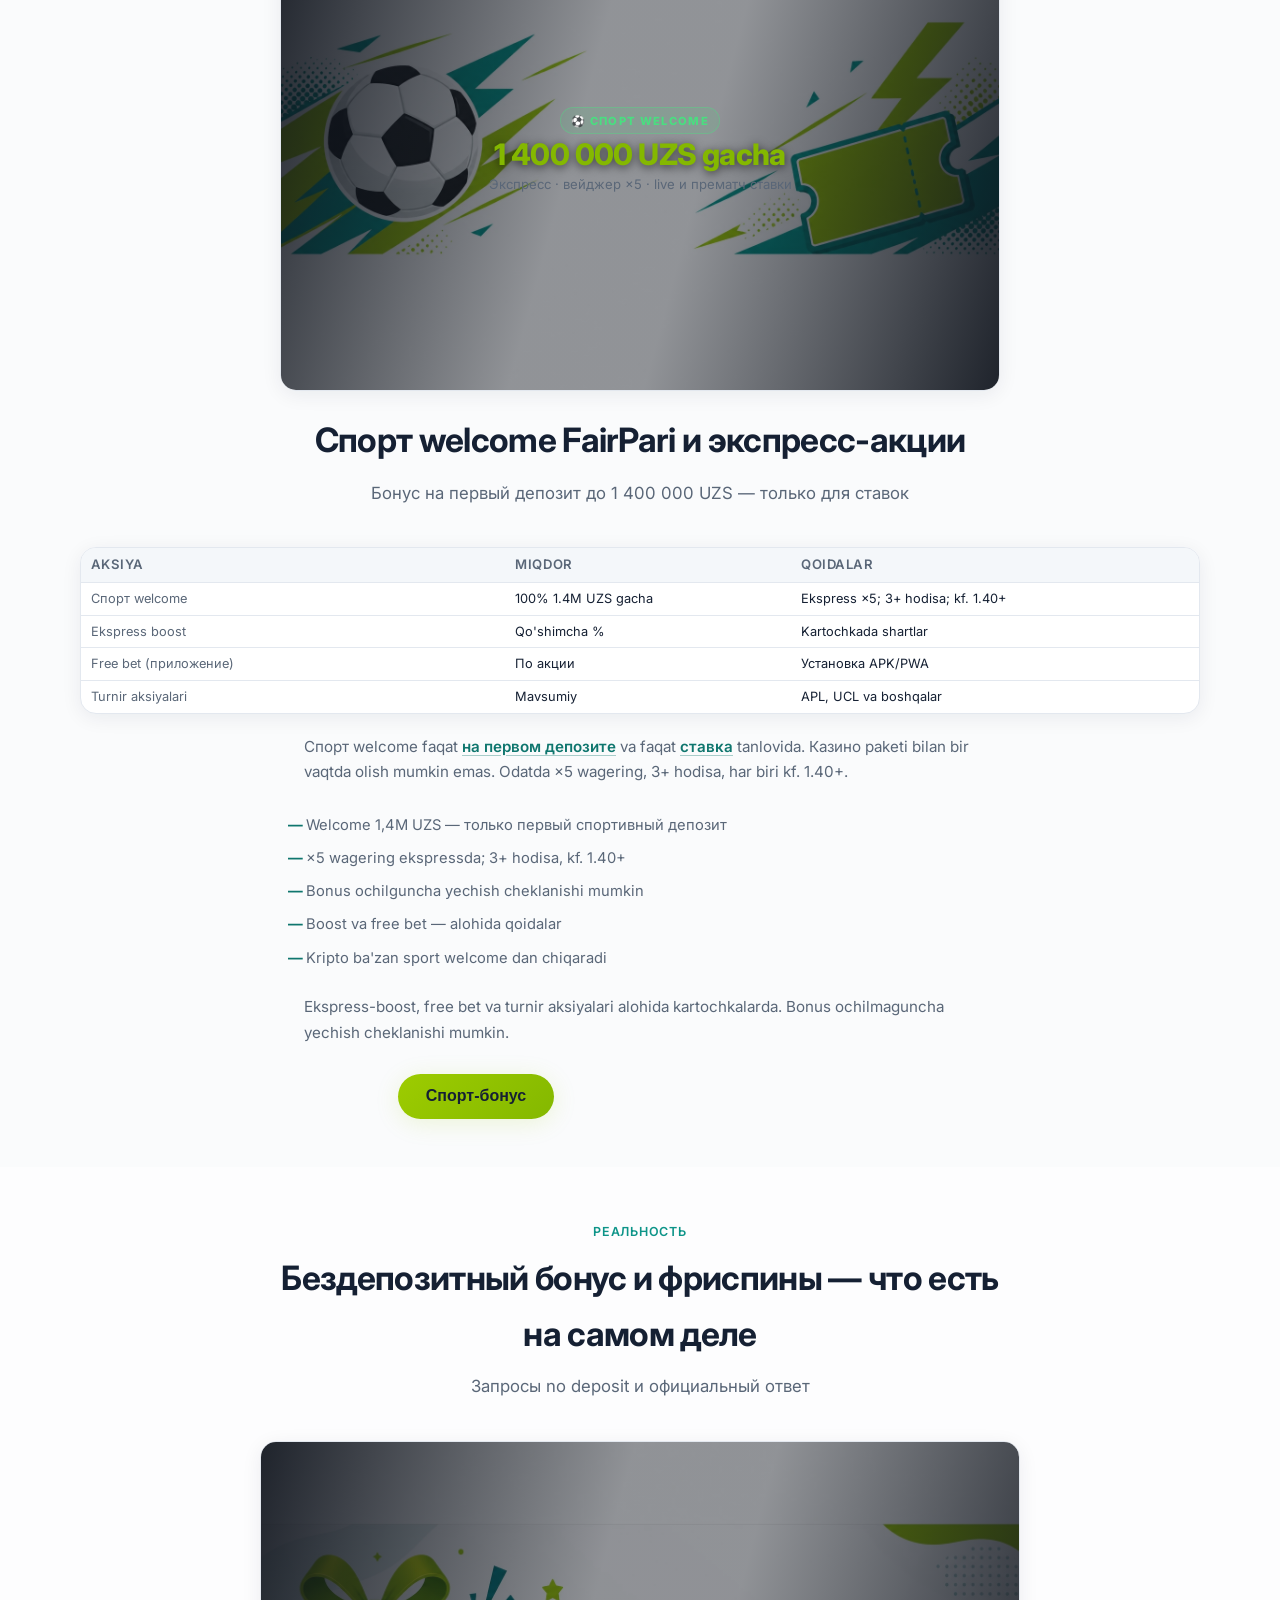
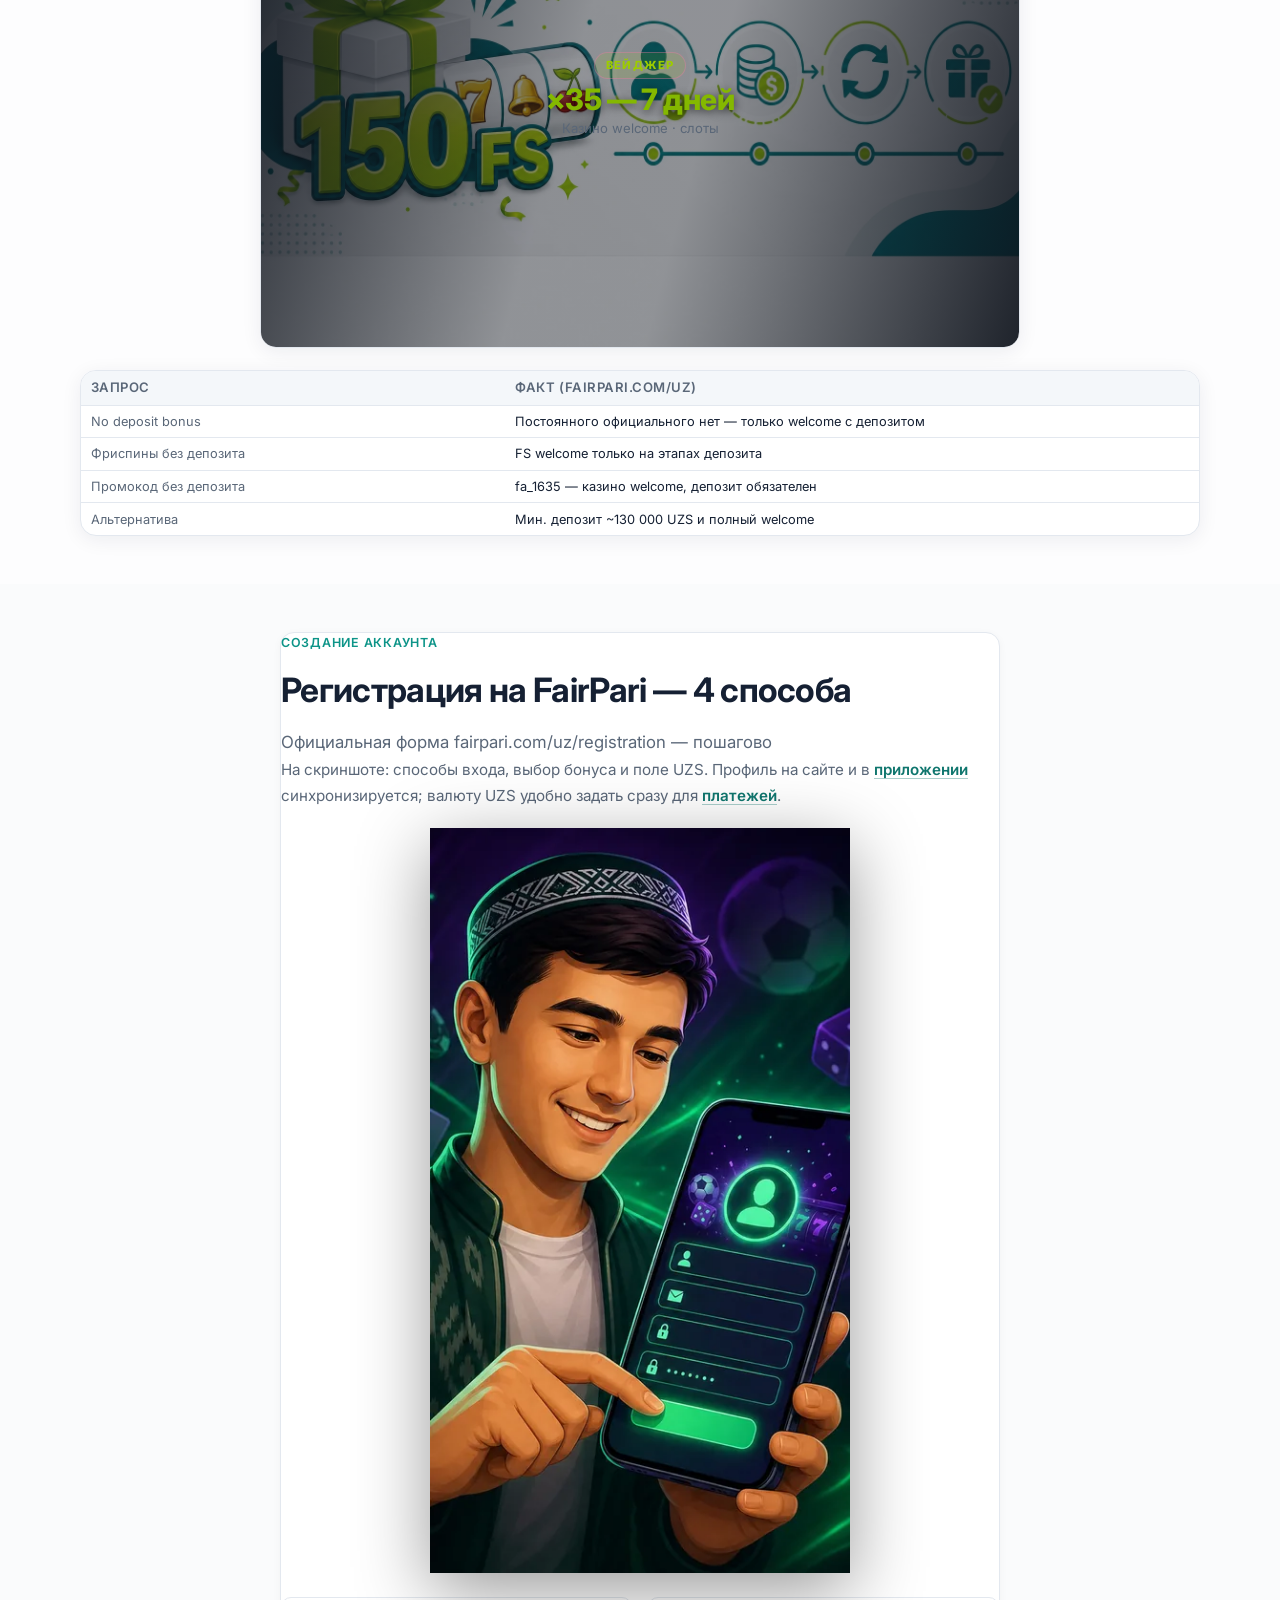
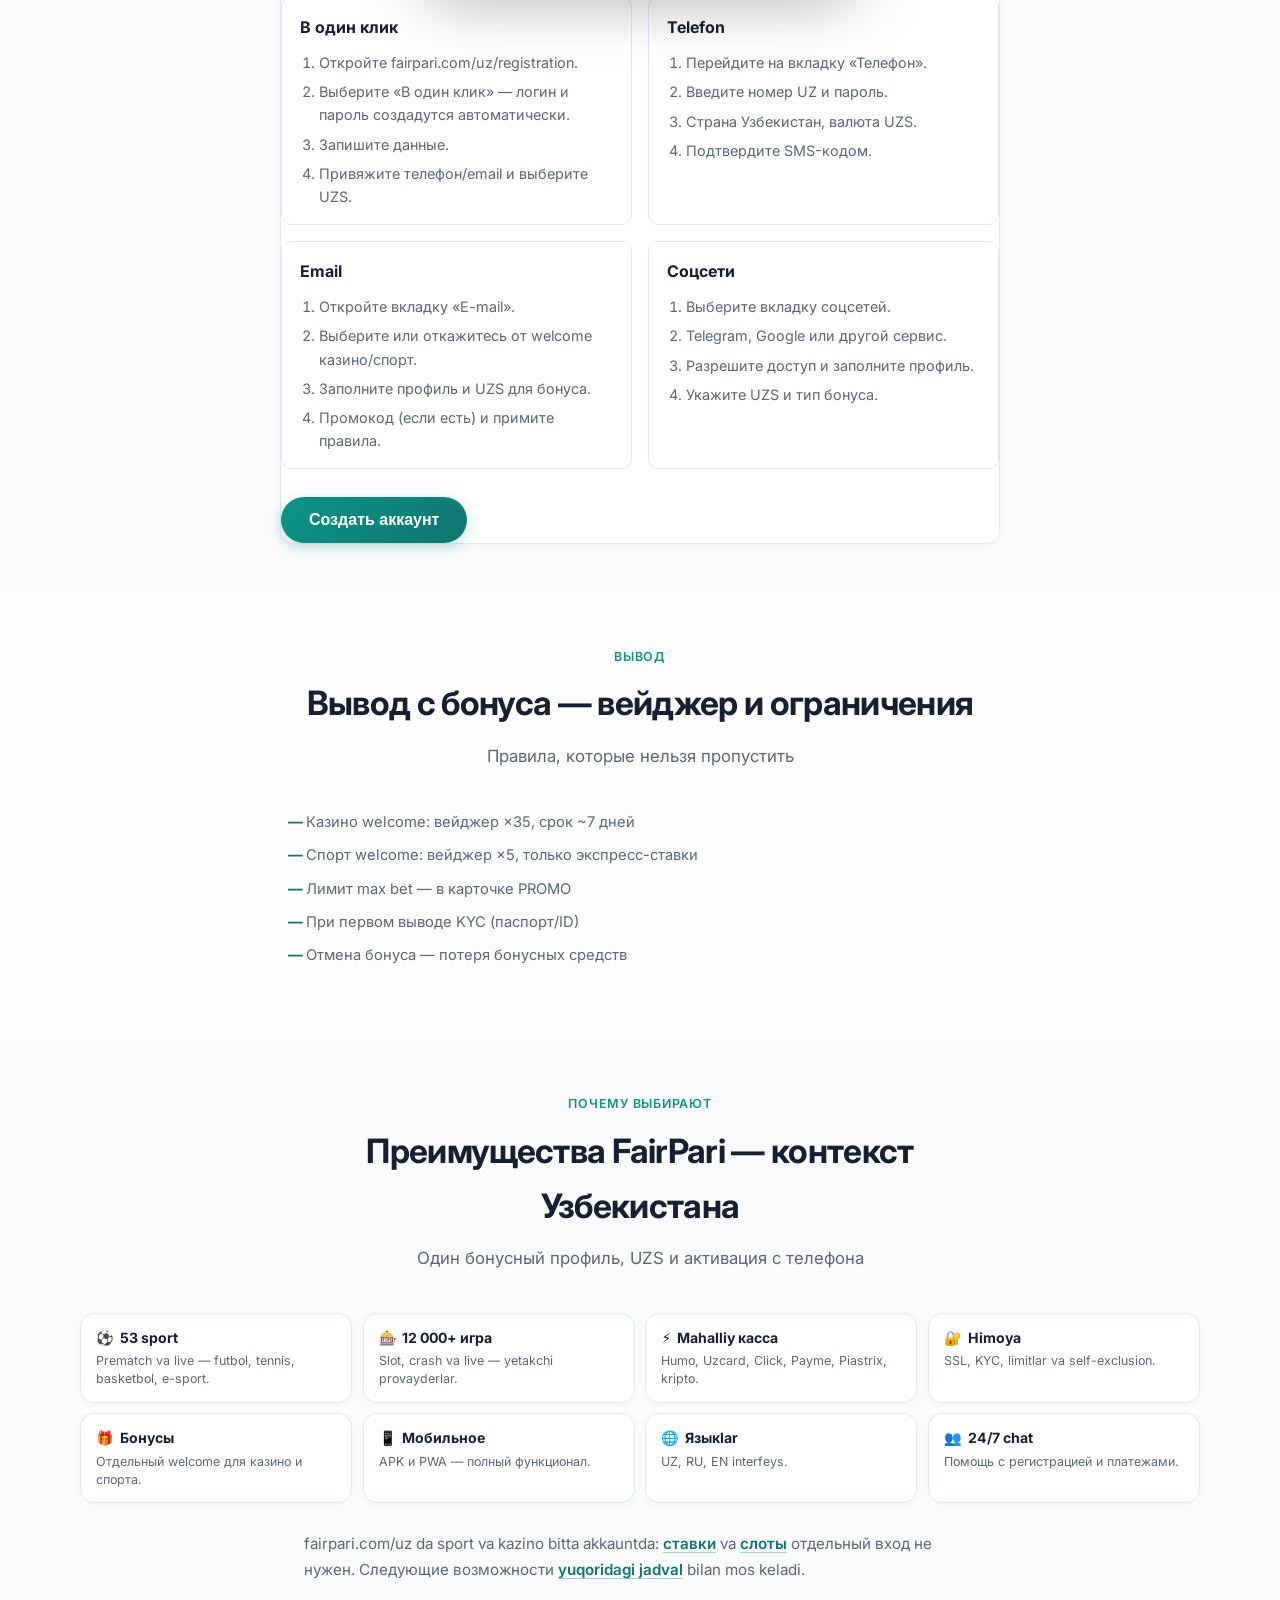
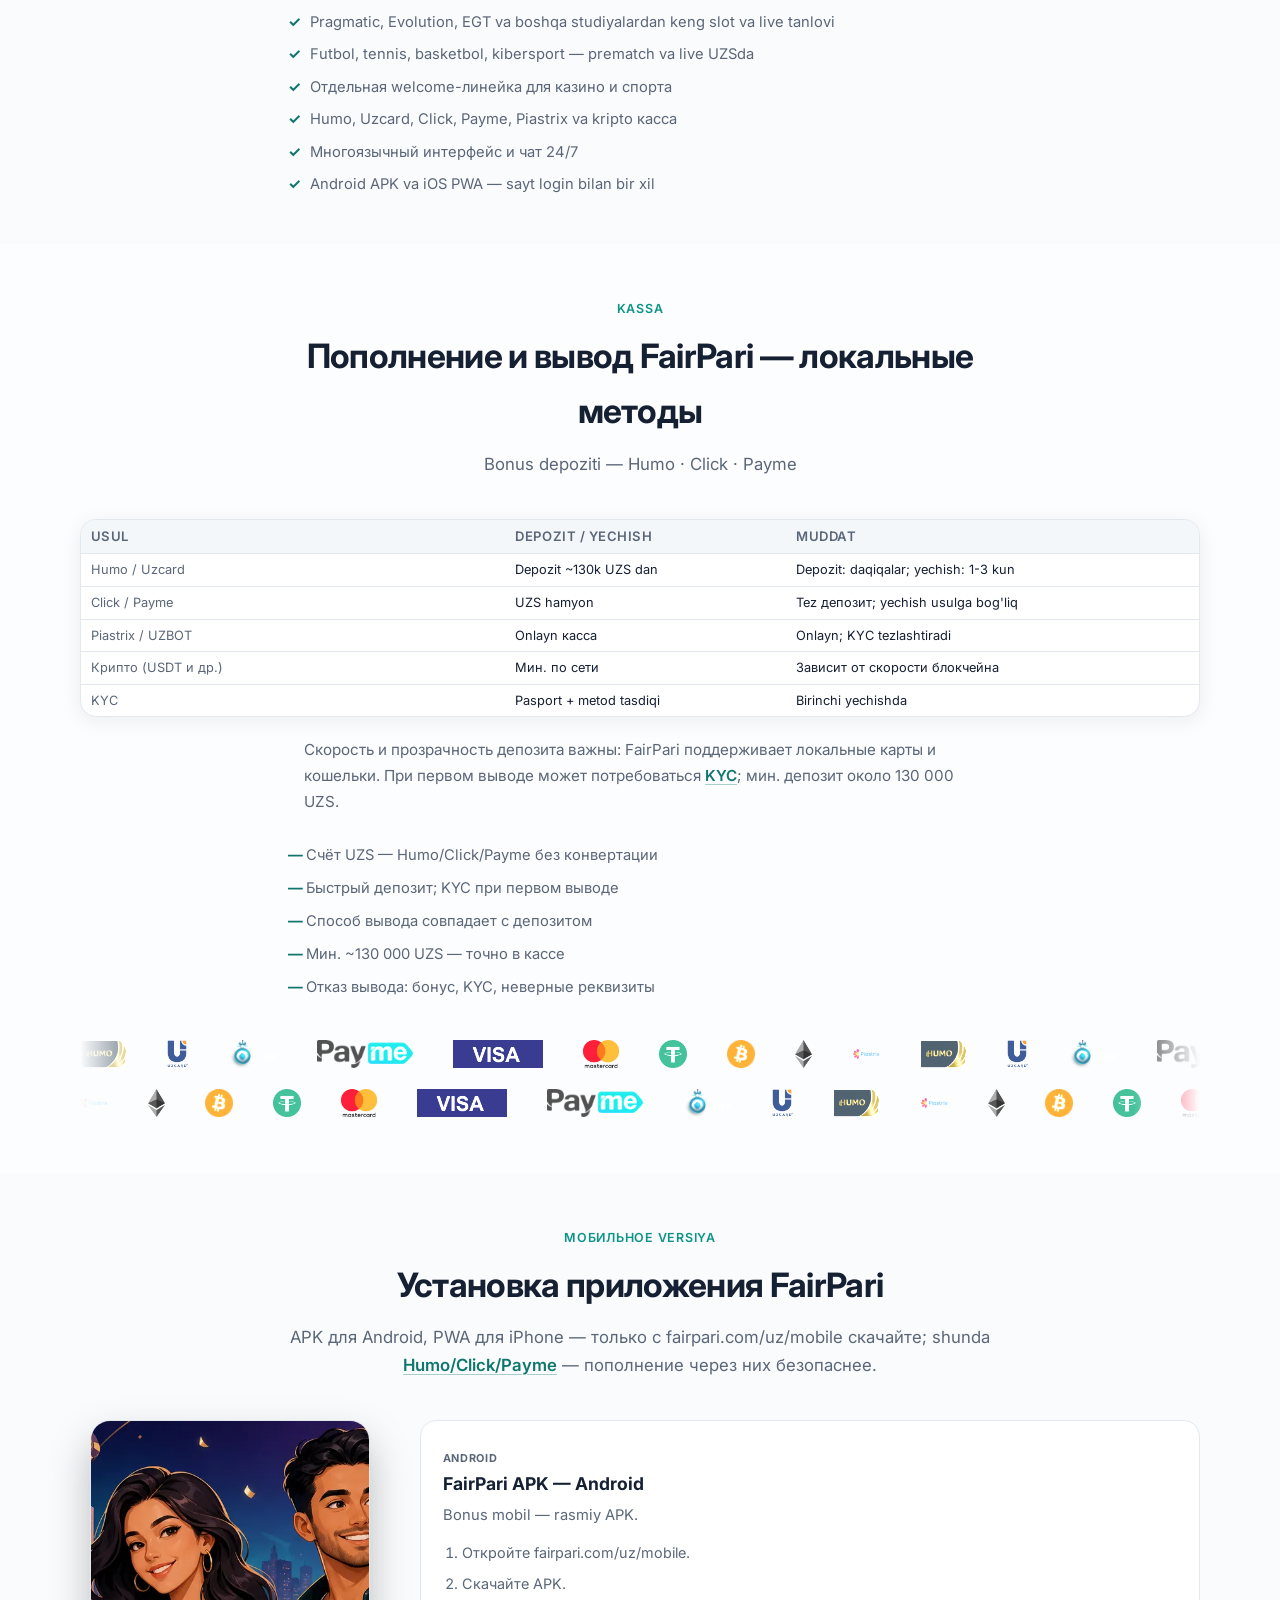
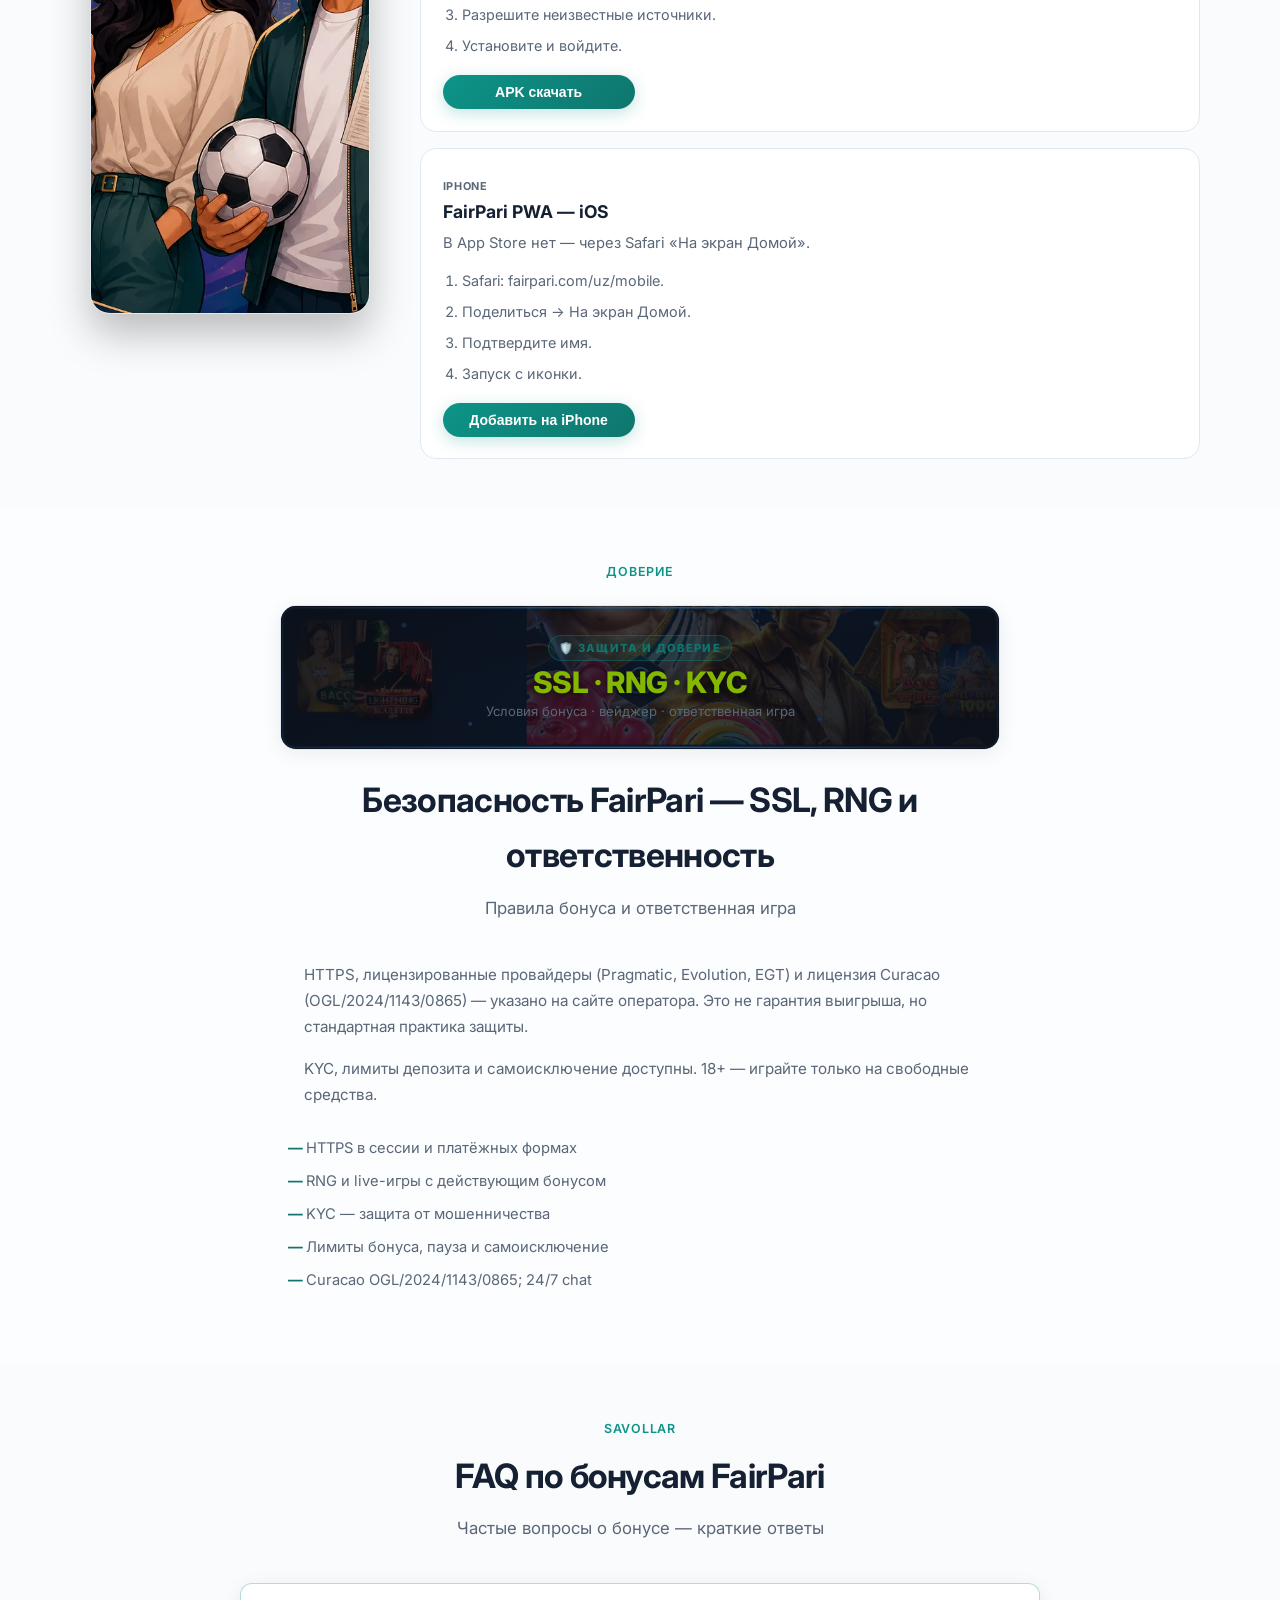
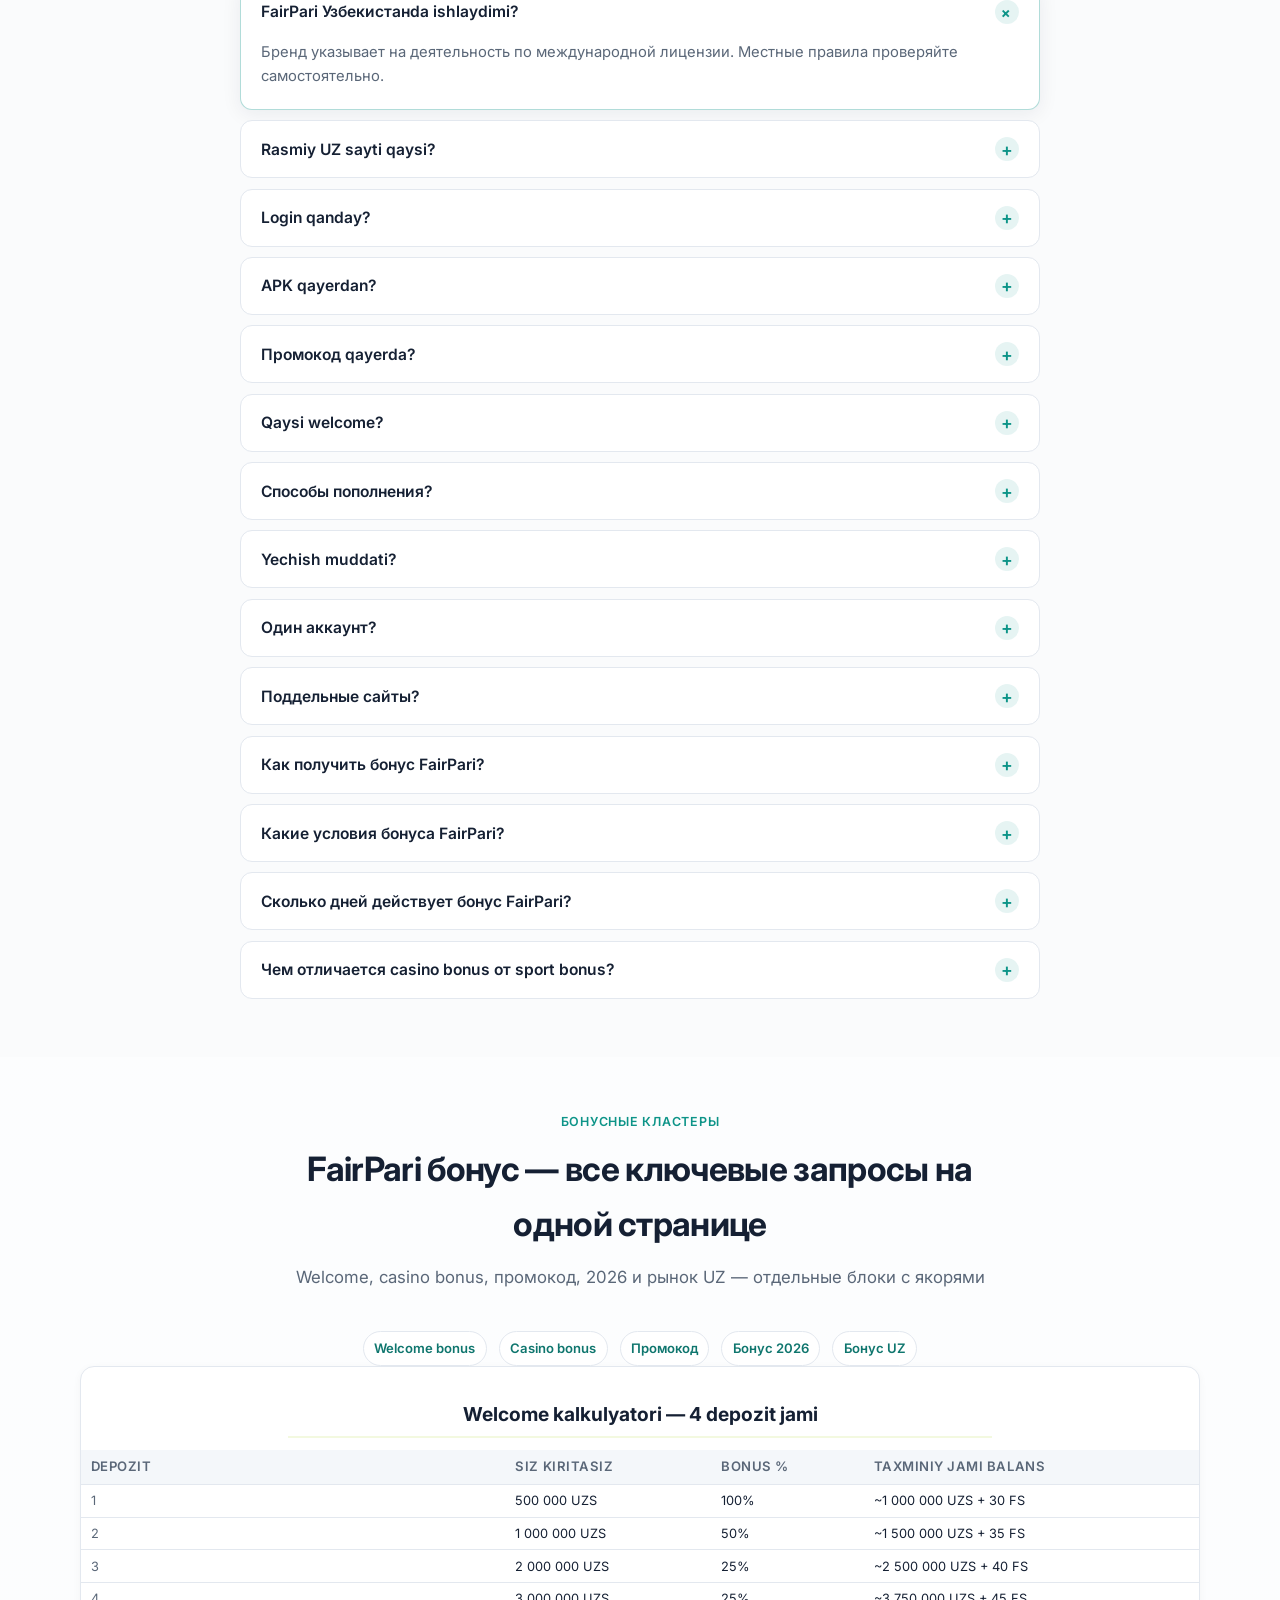
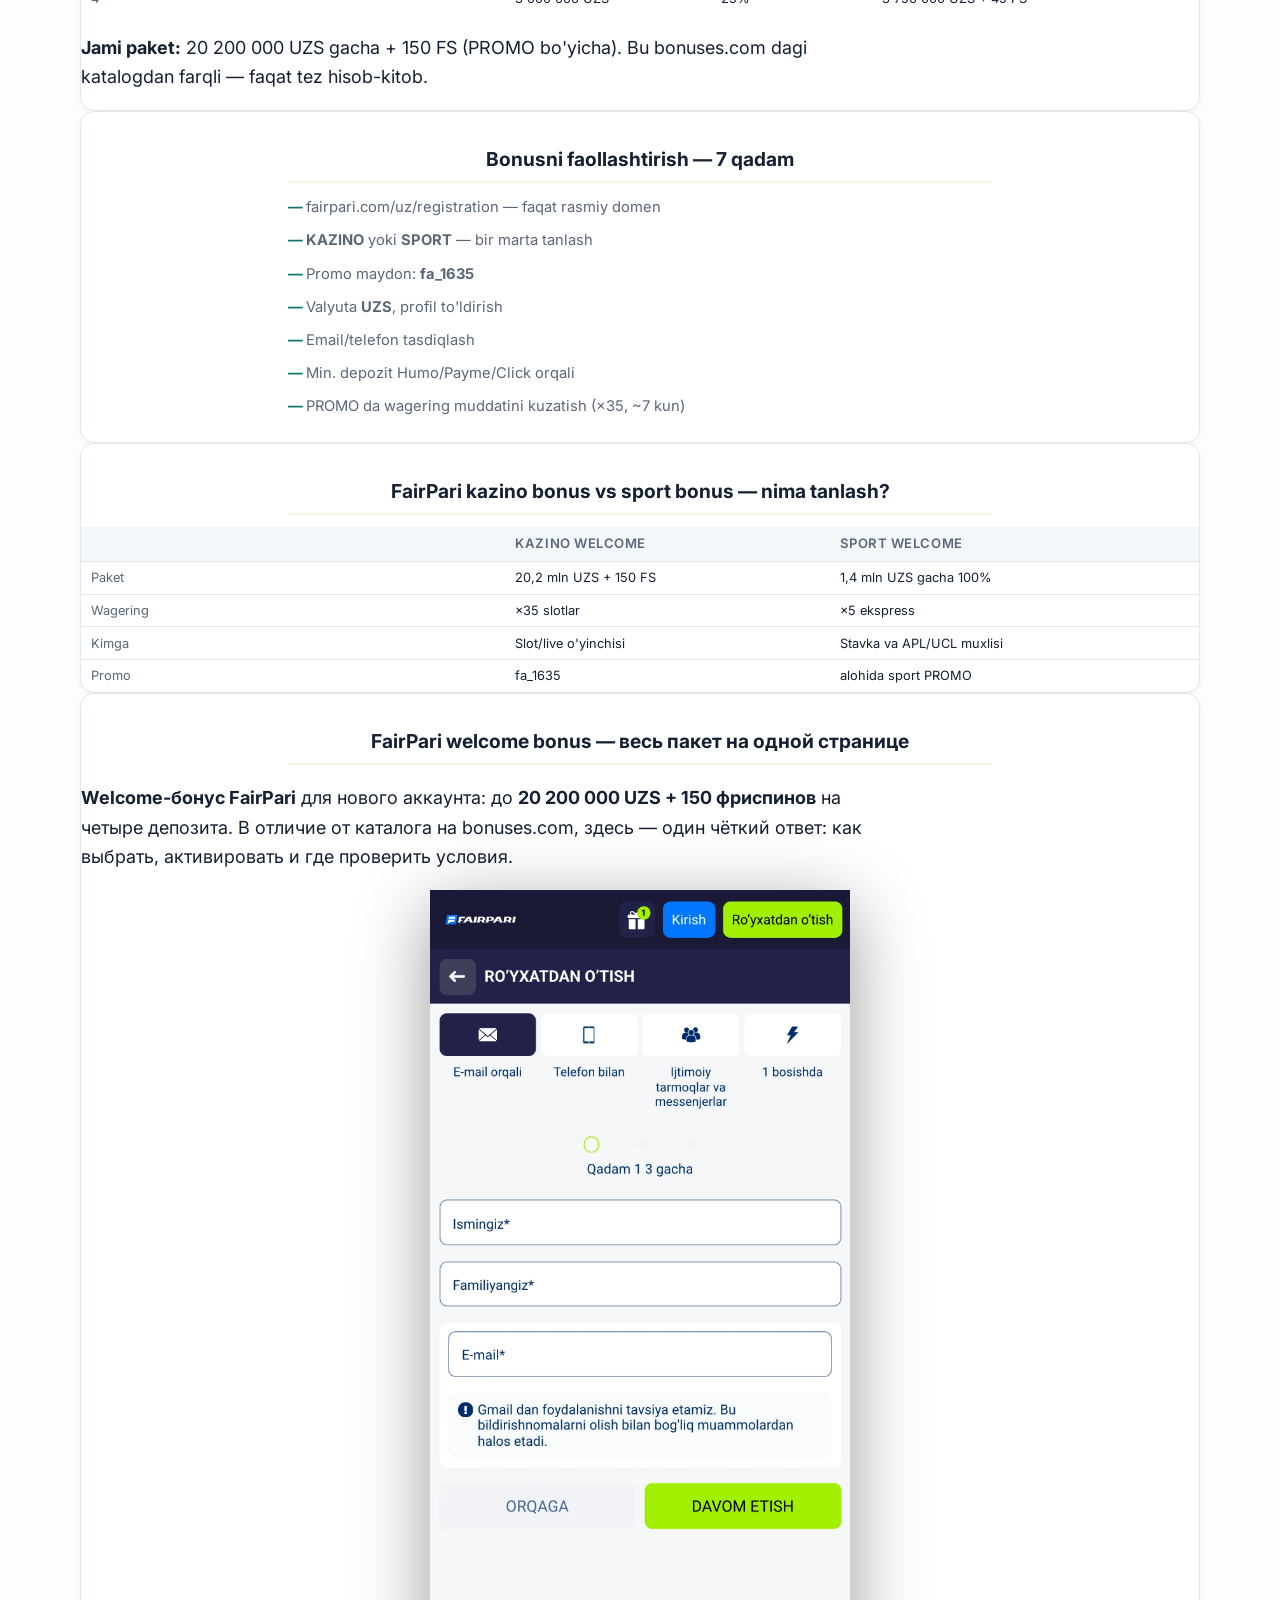
==== commit 14e9977c: "Apply TZ v2: i18n copy buttons, unique bonus blocks, and cross-link anchors. Co-authored-by: Cursor " ====
--- a/ru/index.html
+++ b/ru/index.html
@@ -559,7 +559,7 @@
               <span class="promo-block__label">Sizning promo kodingiz</span>
               <div class="promo-block__row">
                 <code class="promo-block__code" id="site-promo-code">fa_1635</code>
-                <button type="button" class="btn btn--ghost promo-block__copy js-copy-promo" data-copy-target="site-promo-code">Nusxalash</button>
+                <button type="button" class="btn btn--ghost promo-block__copy js-copy-promo" data-copy-target="site-promo-code">Копировать</button>
               </div>
             </div>
             <p class="promo-block__note">fa_1635 — для казино welcome-пакета. Вейджер и срок действия проверяйте на fairpari.com/uz.</p>
@@ -1009,6 +1009,47 @@
       <a href="#bonus-uz">Бонус UZ</a>
     </nav>
 
+    
+<article class="seo-block seo-block--cluster" id="welcome-calculator" data-tz-unique="v1">
+  <h3 class="section__subheading">Welcome kalkulyatori — 4 depozit jami</h3>
+  <table class="data-table data-table--compact">
+    <thead><tr><th>Depozit</th><th>Siz kiritasiz</th><th>Bonus %</th><th>Taxminiy jami balans</th></tr></thead>
+    <tbody>
+      <tr><td>1</td><td>500 000 UZS</td><td>100%</td><td>~1 000 000 UZS + 30 FS</td></tr>
+      <tr><td>2</td><td>1 000 000 UZS</td><td>50%</td><td>~1 500 000 UZS + 35 FS</td></tr>
+      <tr><td>3</td><td>2 000 000 UZS</td><td>25%</td><td>~2 500 000 UZS + 40 FS</td></tr>
+      <tr><td>4</td><td>3 000 000 UZS</td><td>25%</td><td>~3 750 000 UZS + 45 FS</td></tr>
+    </tbody>
+  </table>
+  <p><strong>Jami paket:</strong> 20 200 000 UZS gacha + 150 FS (PROMO bo'yicha). Bu bonuses.com dagi katalogdan farqli — faqat tez hisob-kitob.</p>
+</article>
+
+<article class="seo-block seo-block--cluster" id="activation-checklist" data-tz-unique="v1">
+  <h3 class="section__subheading">Bonusni faollashtirish — 7 qadam</h3>
+  <ol class="section-list">
+    <li>fairpari.com/uz/registration — faqat rasmiy domen</li>
+    <li><strong>KAZINO</strong> yoki <strong>SPORT</strong> — bir marta tanlash</li>
+    <li>Promo maydon: <strong>fa_1635</strong></li>
+    <li>Valyuta <strong>UZS</strong>, profil to'ldirish</li>
+    <li>Email/telefon tasdiqlash</li>
+    <li>Min. depozit Humo/Payme/Click orqali</li>
+    <li>PROMO da wagering muddatini kuzatish (×35, ~7 kun)</li>
+  </ol>
+</article>
+
+<article class="seo-block seo-block--cluster" id="casino-vs-sport" data-tz-unique="v1">
+  <h3 class="section__subheading">FairPari kazino bonus vs sport bonus — nima tanlash?</h3>
+  <table class="data-table data-table--compact">
+    <thead><tr><th></th><th>Kazino welcome</th><th>Sport welcome</th></tr></thead>
+    <tbody>
+      <tr><td>Paket</td><td>20,2 mln UZS + 150 FS</td><td>1,4 mln UZS gacha 100%</td></tr>
+      <tr><td>Wagering</td><td>×35 slotlar</td><td>×5 ekspress</td></tr>
+      <tr><td>Kimga</td><td>Slot/live o'yinchisi</td><td>Stavka va APL/UCL muxlisi</td></tr>
+      <tr><td>Promo</td><td>fa_1635</td><td>alohida sport PROMO</td></tr>
+    </tbody>
+  </table>
+</article>
+
     <article class="seo-block seo-block--cluster" id="welcome-bonus">
       <h3 class="section__subheading">FairPari welcome bonus — весь пакет на одной странице</h3>
       <p><strong>Welcome-бонус FairPari</strong> для нового аккаунта: до <strong>20 200 000 UZS + 150 фриспинов</strong> на четыре депозита. В отличие от каталога на bonuses.com, здесь — один чёткий ответ: как выбрать, активировать и где проверить условия.</p>
@@ -1025,7 +1066,7 @@
         <li>Мин. депозит (~130 000 UZS) для активации</li>
         <li>Следите за вейджером в PROMO (~7 дней, ×35)</li>
       </ol>
-      <p>Подробный каталог акций: <a class="text-link" href="https://fairpari-casino-bonuses.com/ru/bonusy-kazino/" rel="noopener">fairpari-casino-bonuses.com</a>.</p>
+      <p>Подробный каталог акций: <a class="text-link" href="https://fairpari-casino-bonuses.com/ru/bonusy-kazino/" rel="noopener">все разделы бонусов</a>.</p>
     </article>
 
     <article class="seo-block seo-block--cluster" id="casino-bonus">
